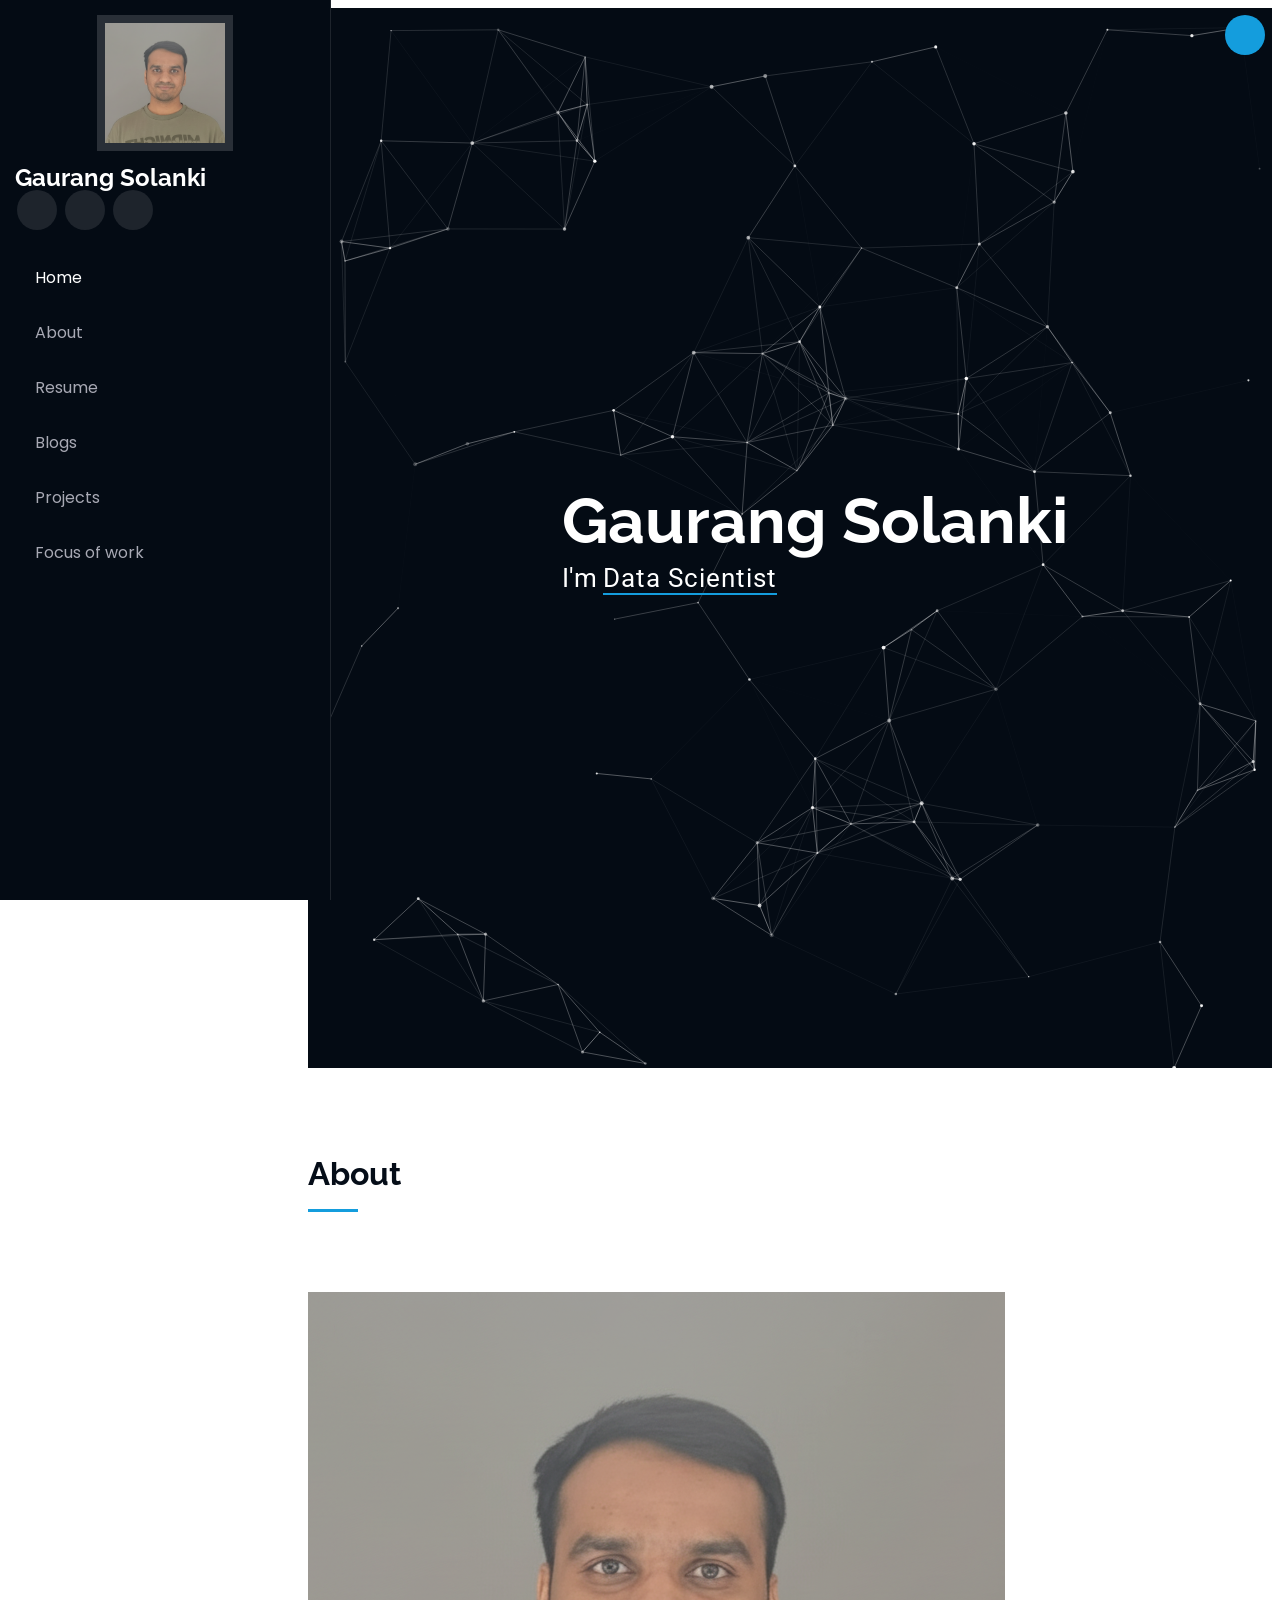
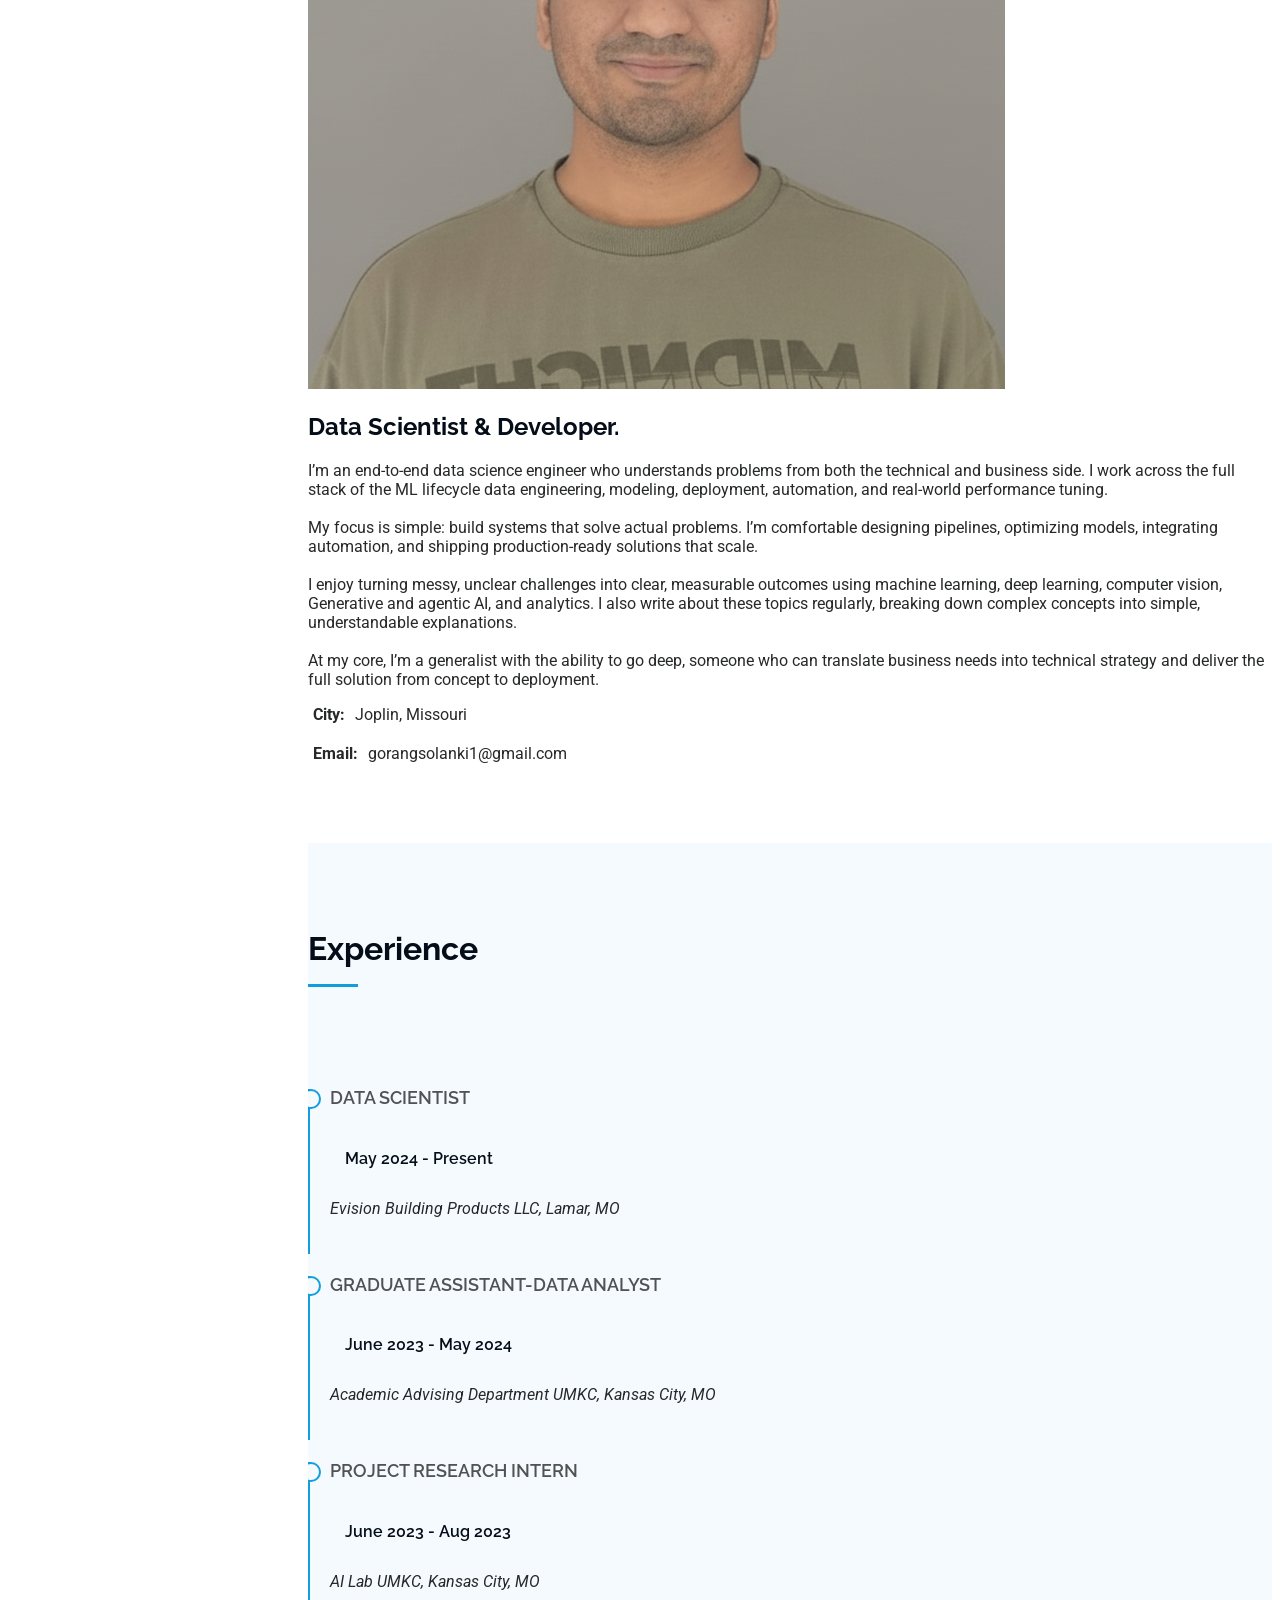
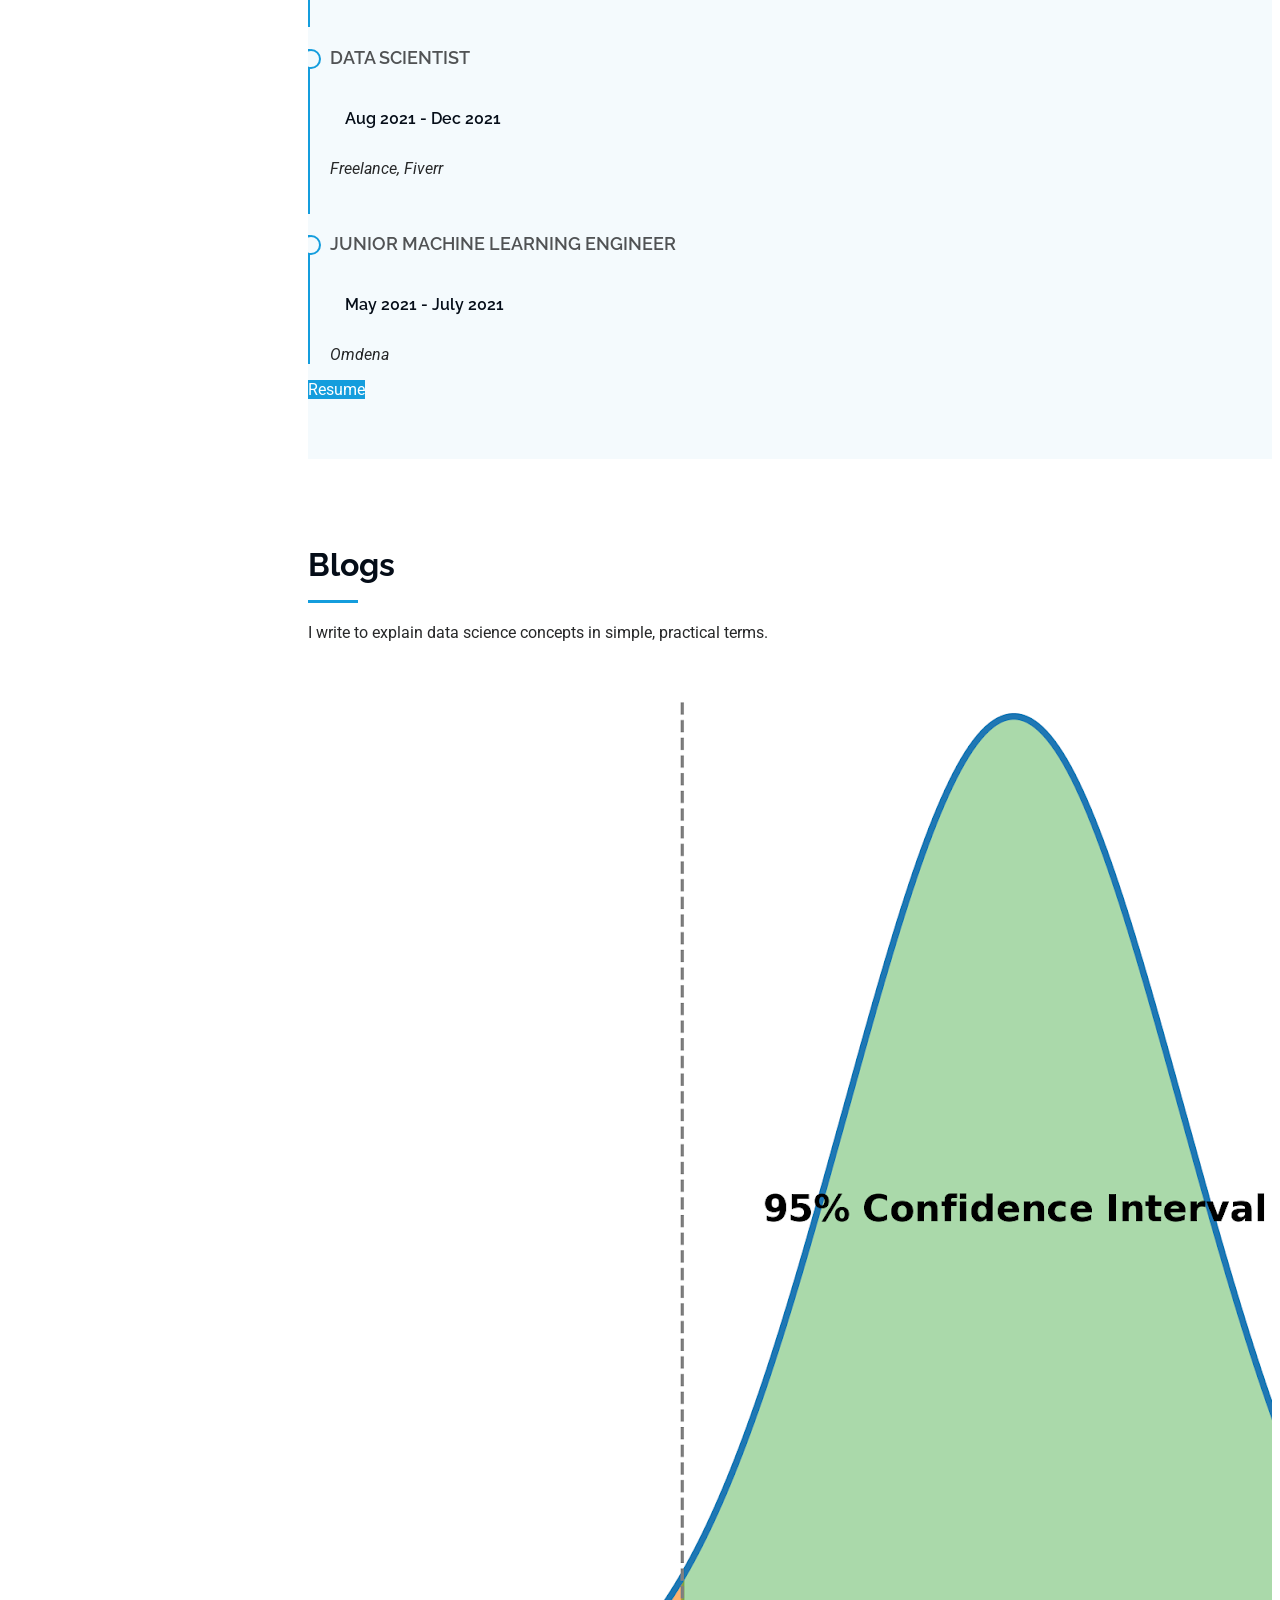
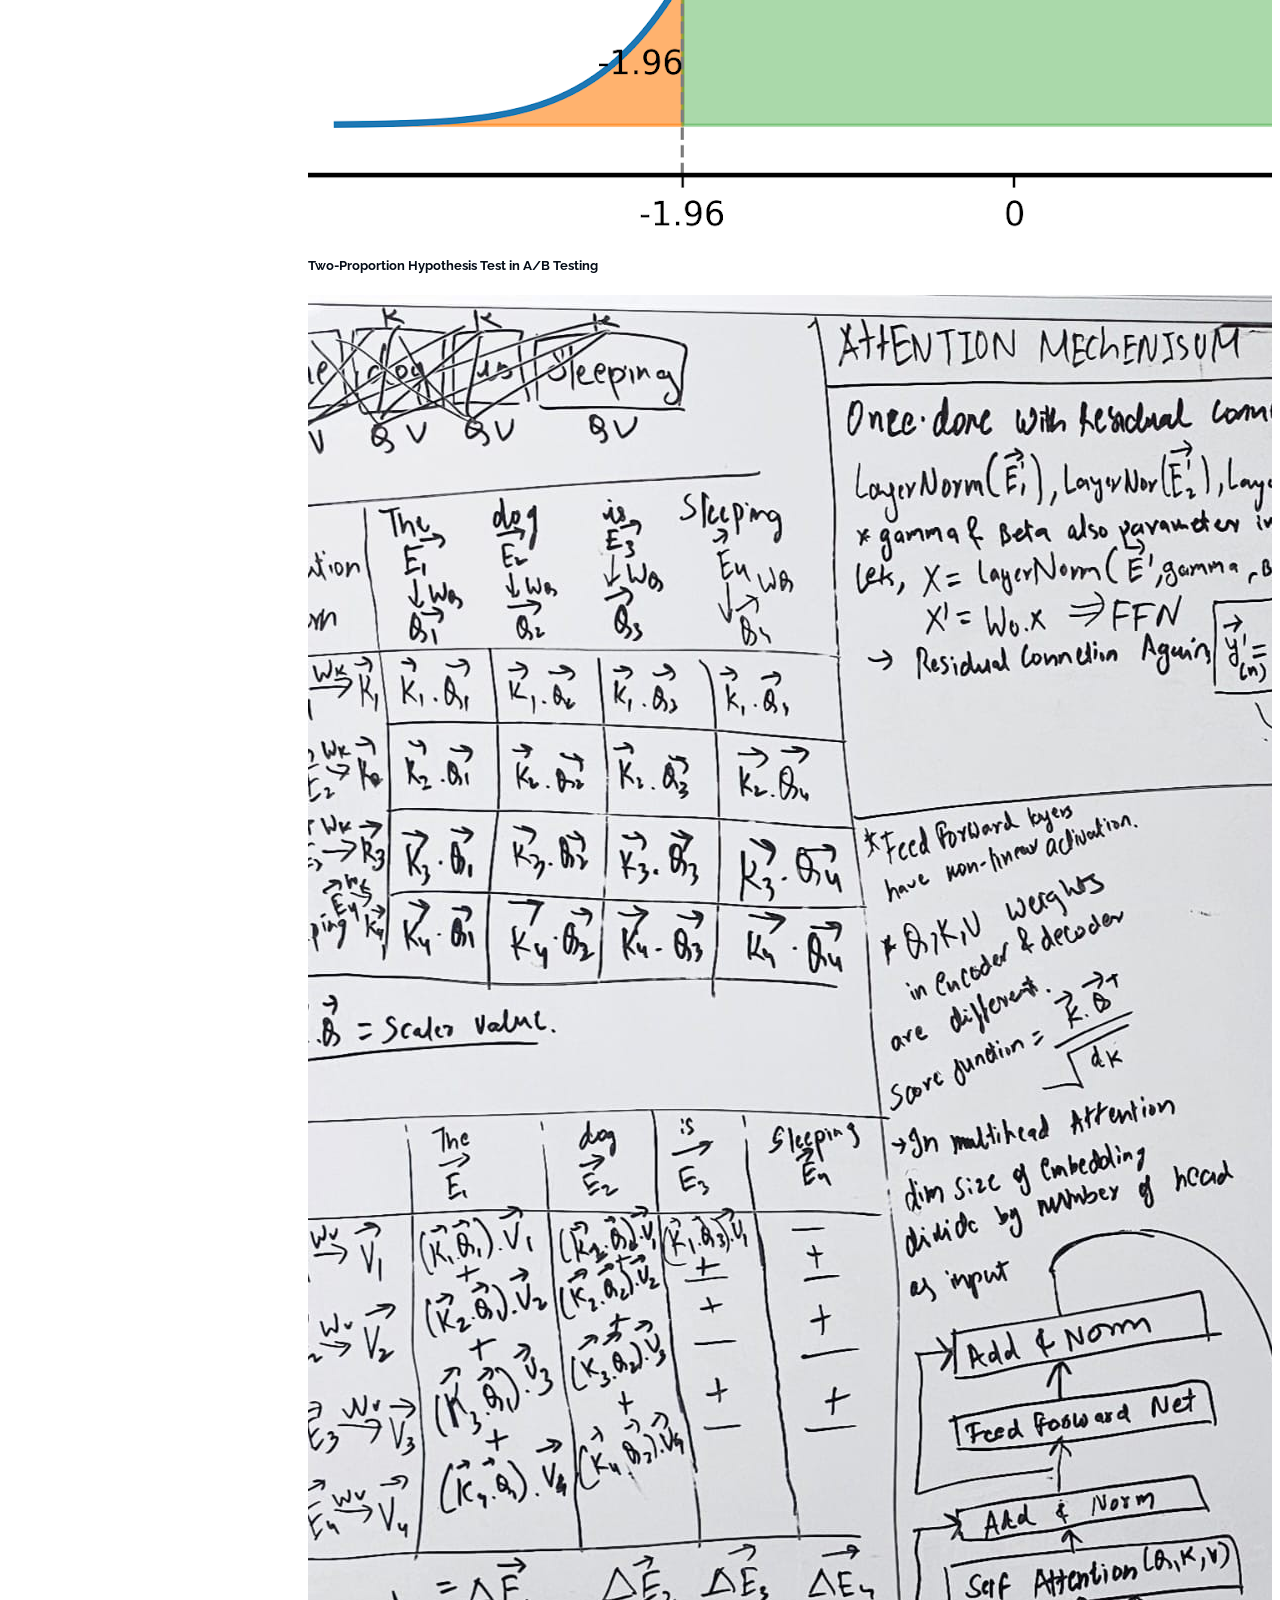
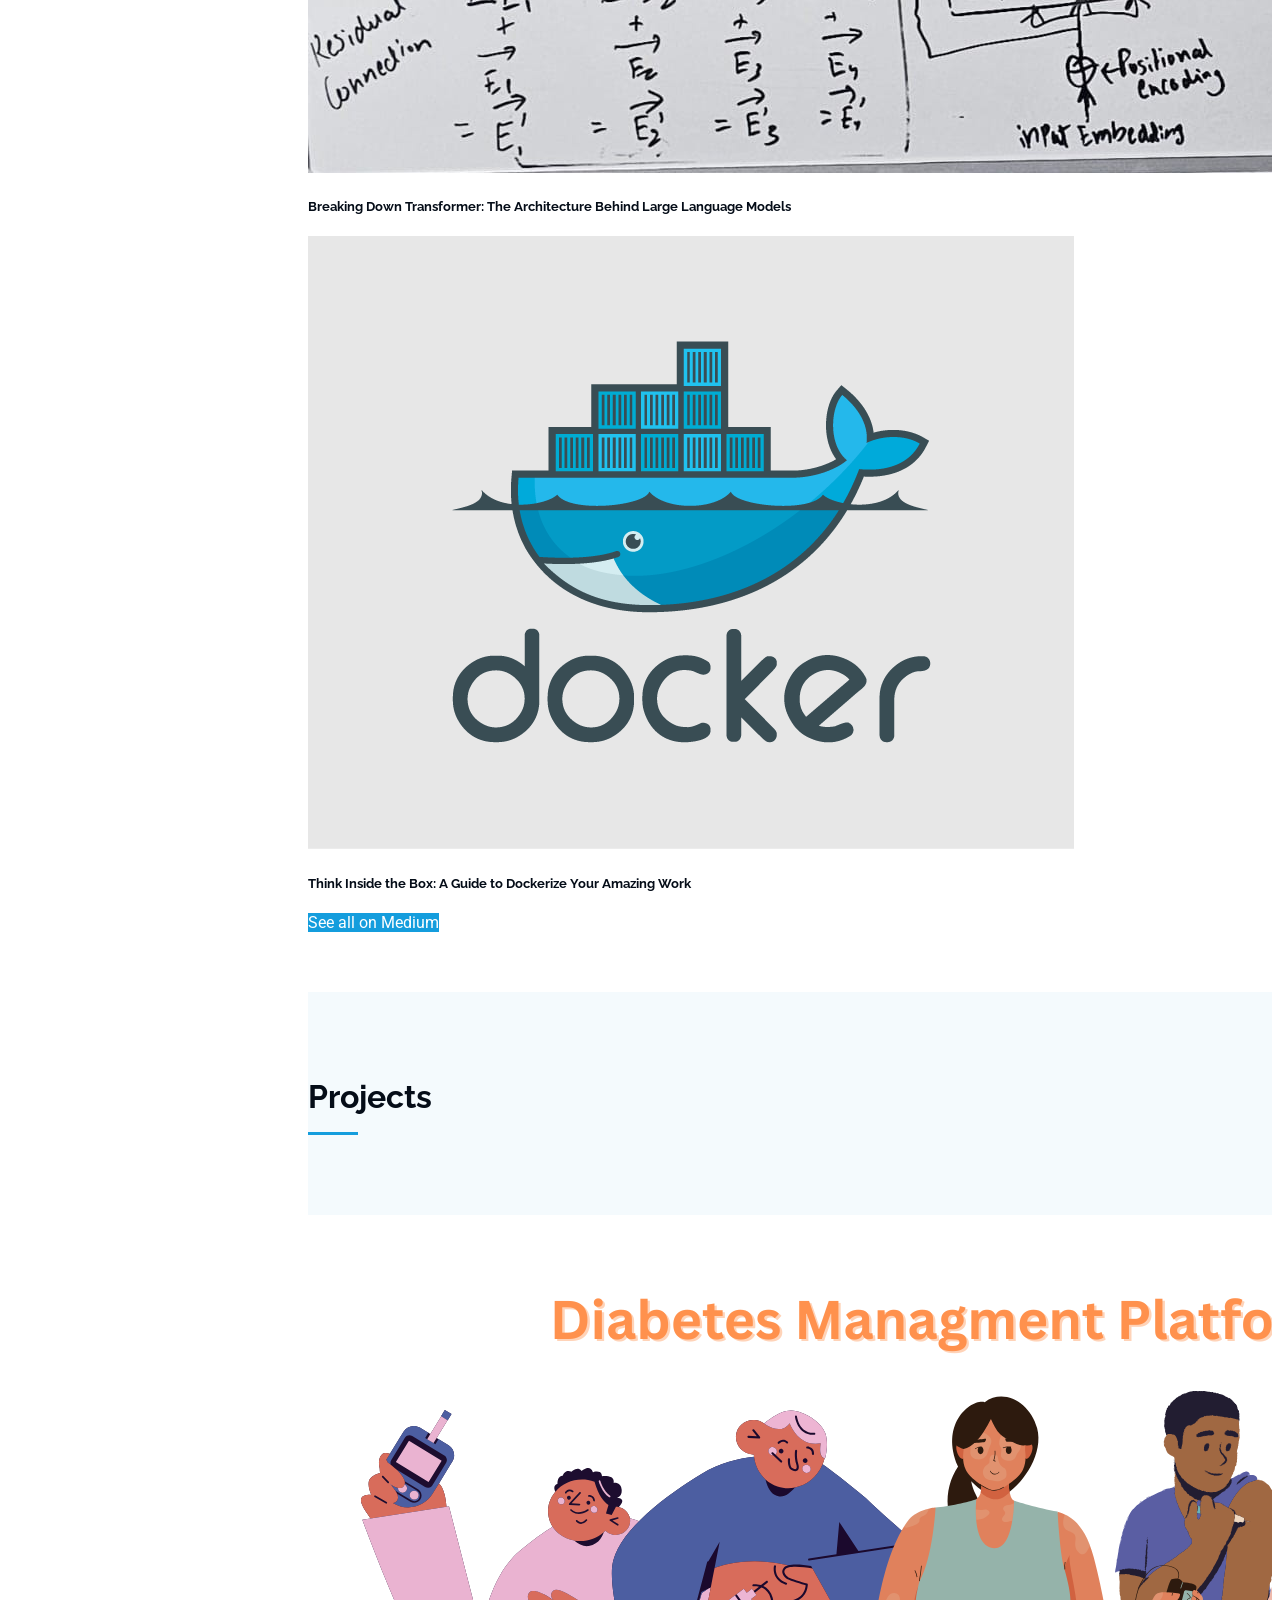
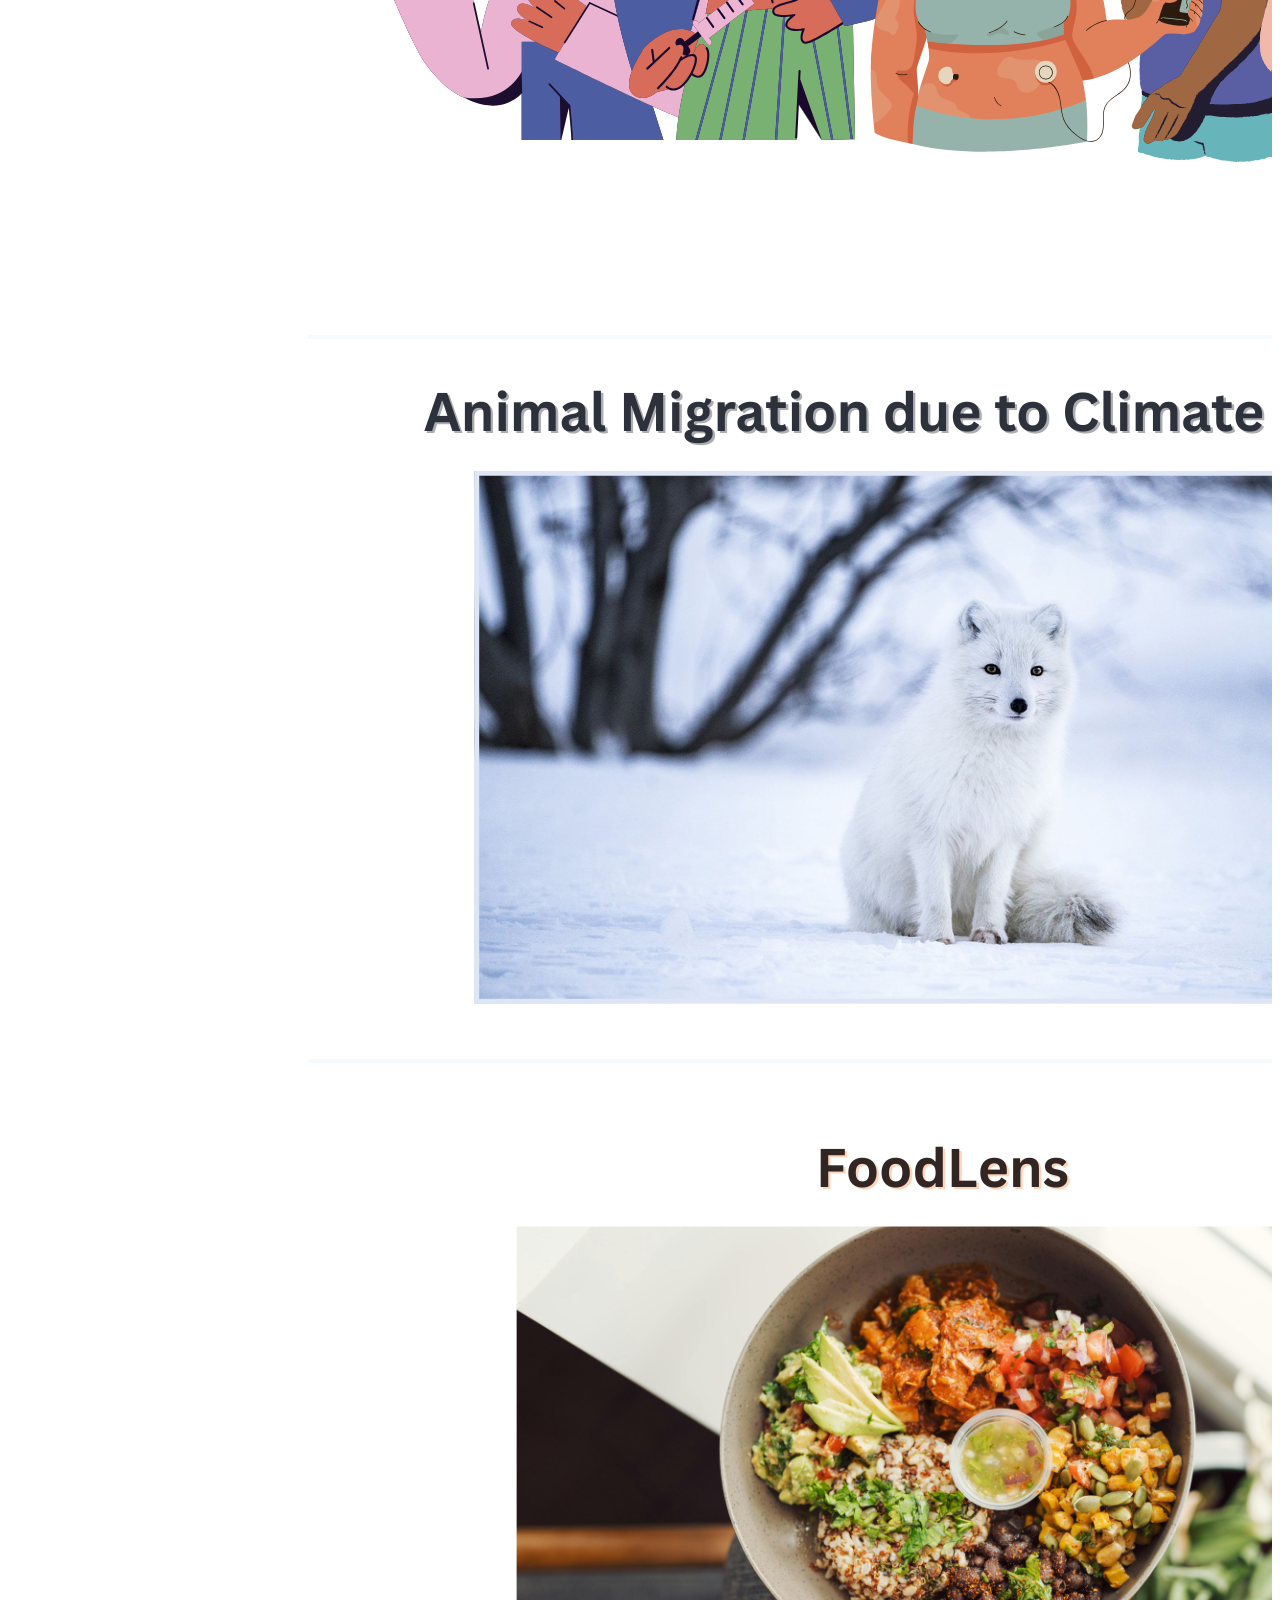
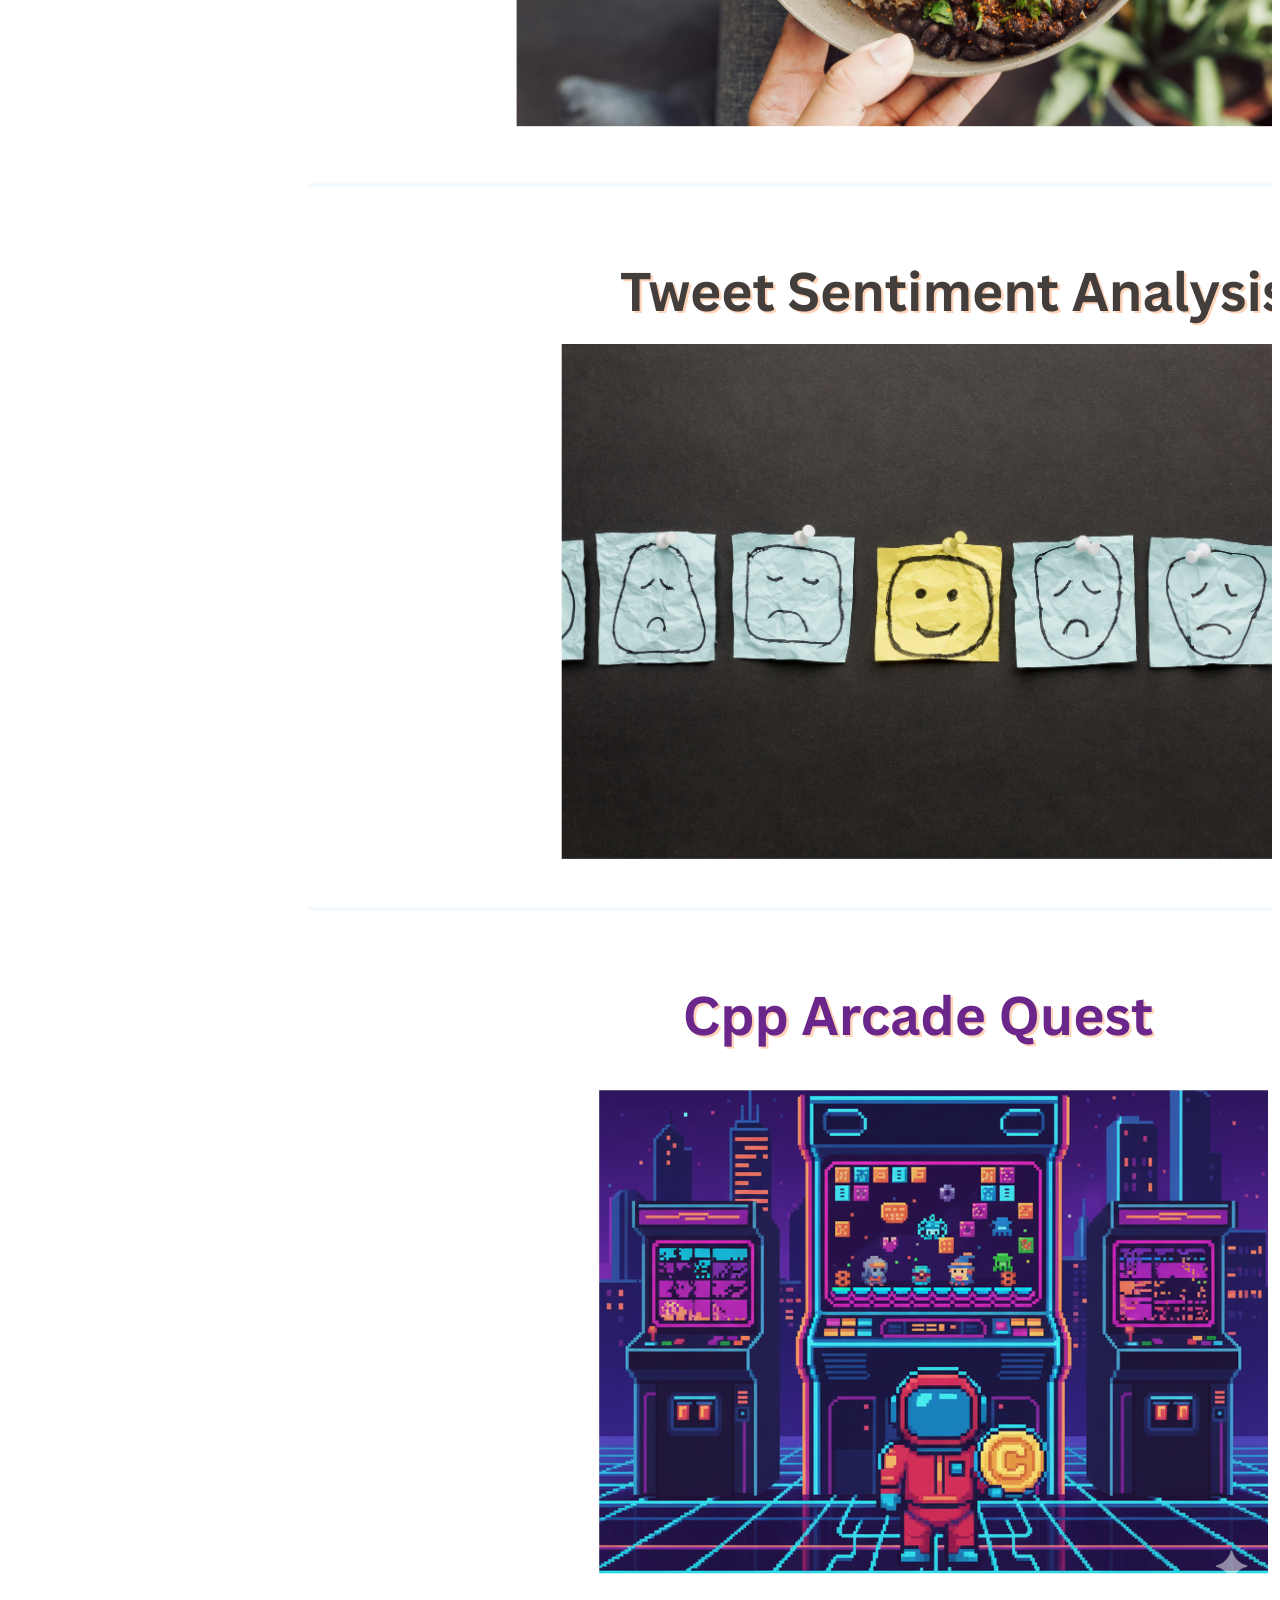
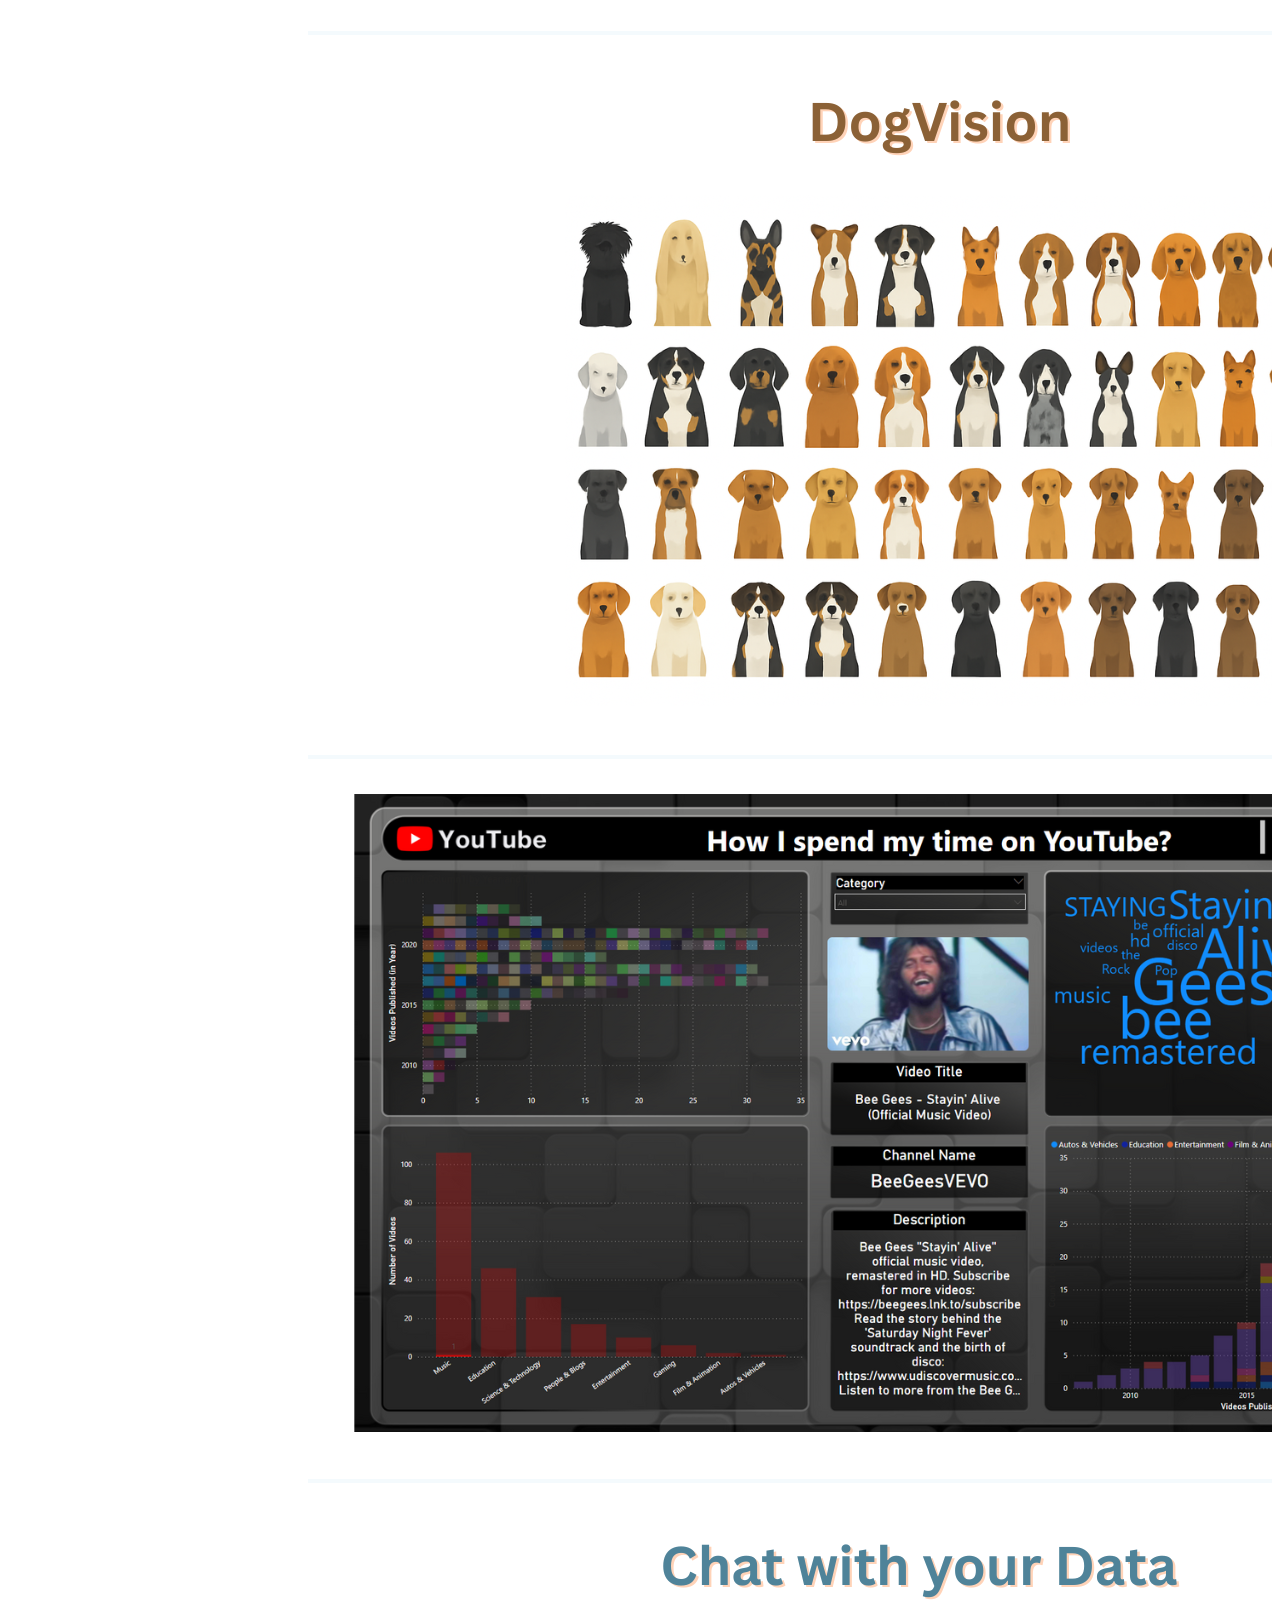
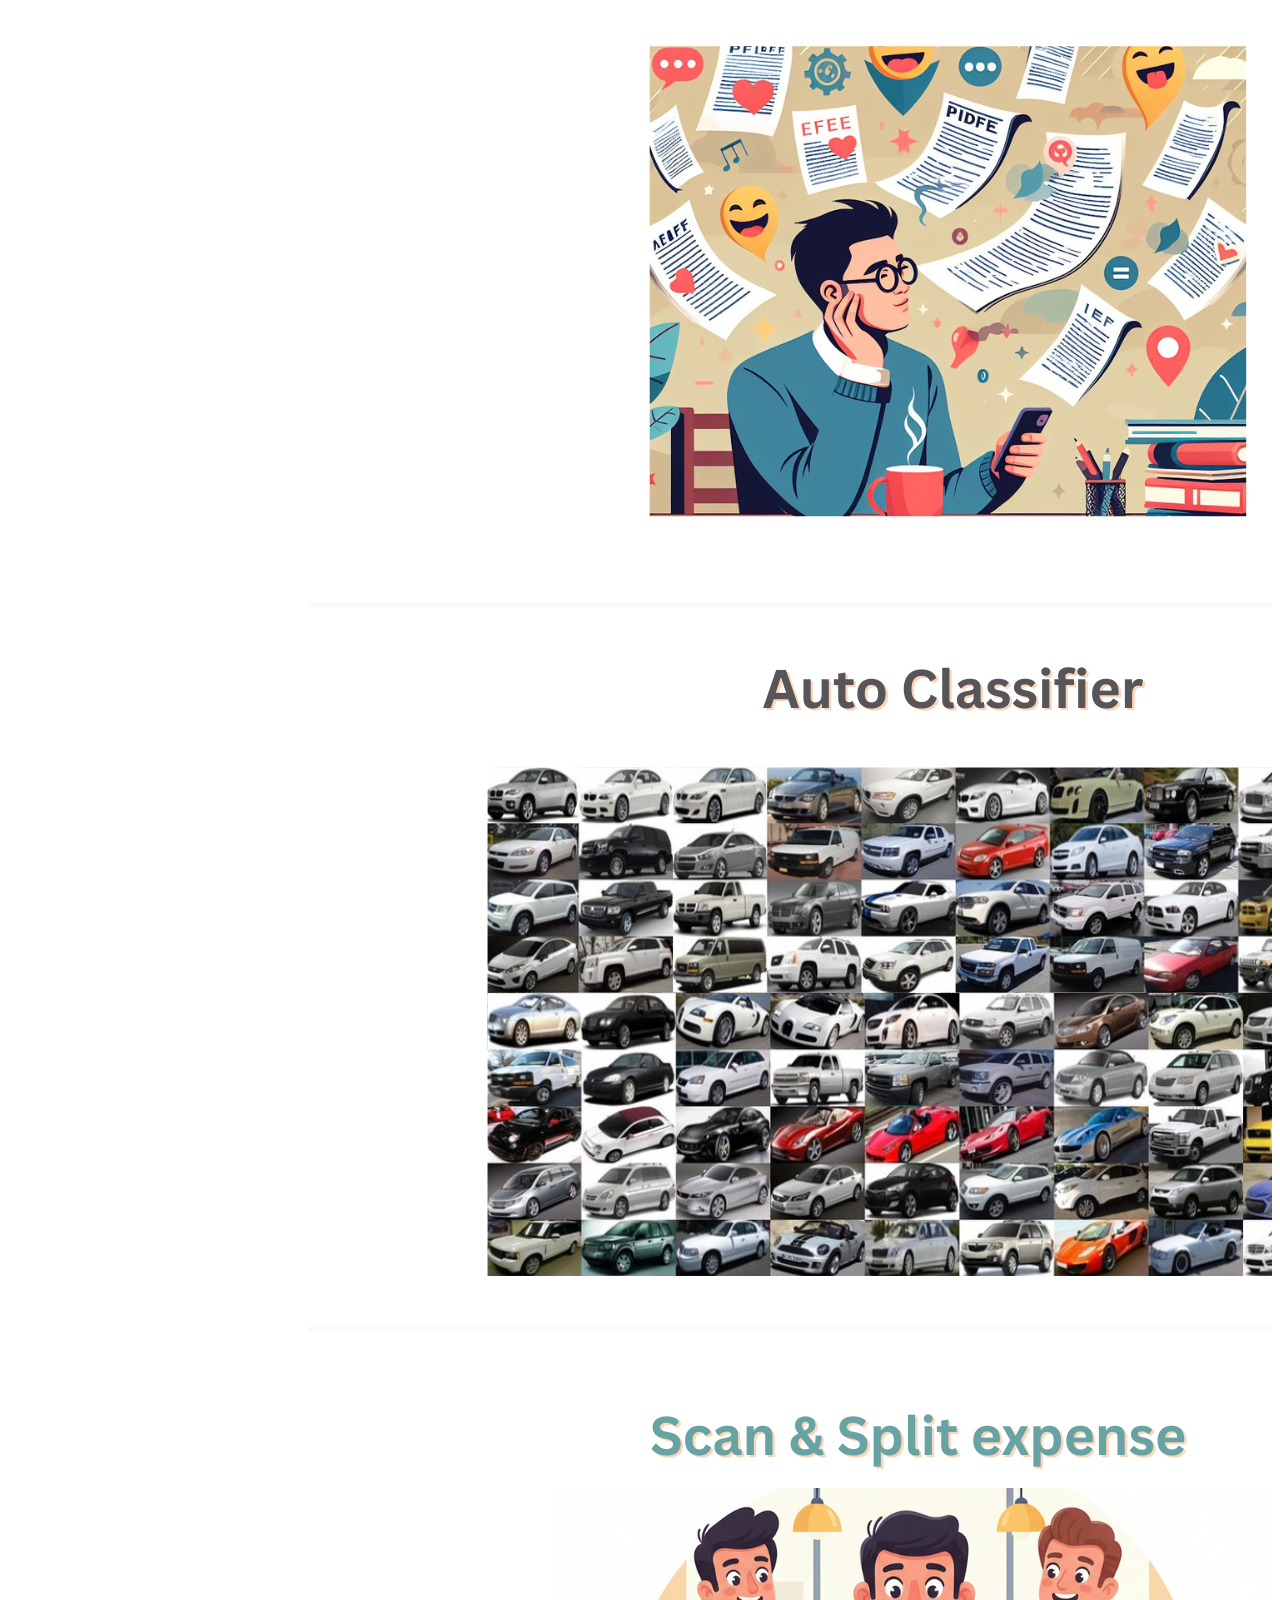
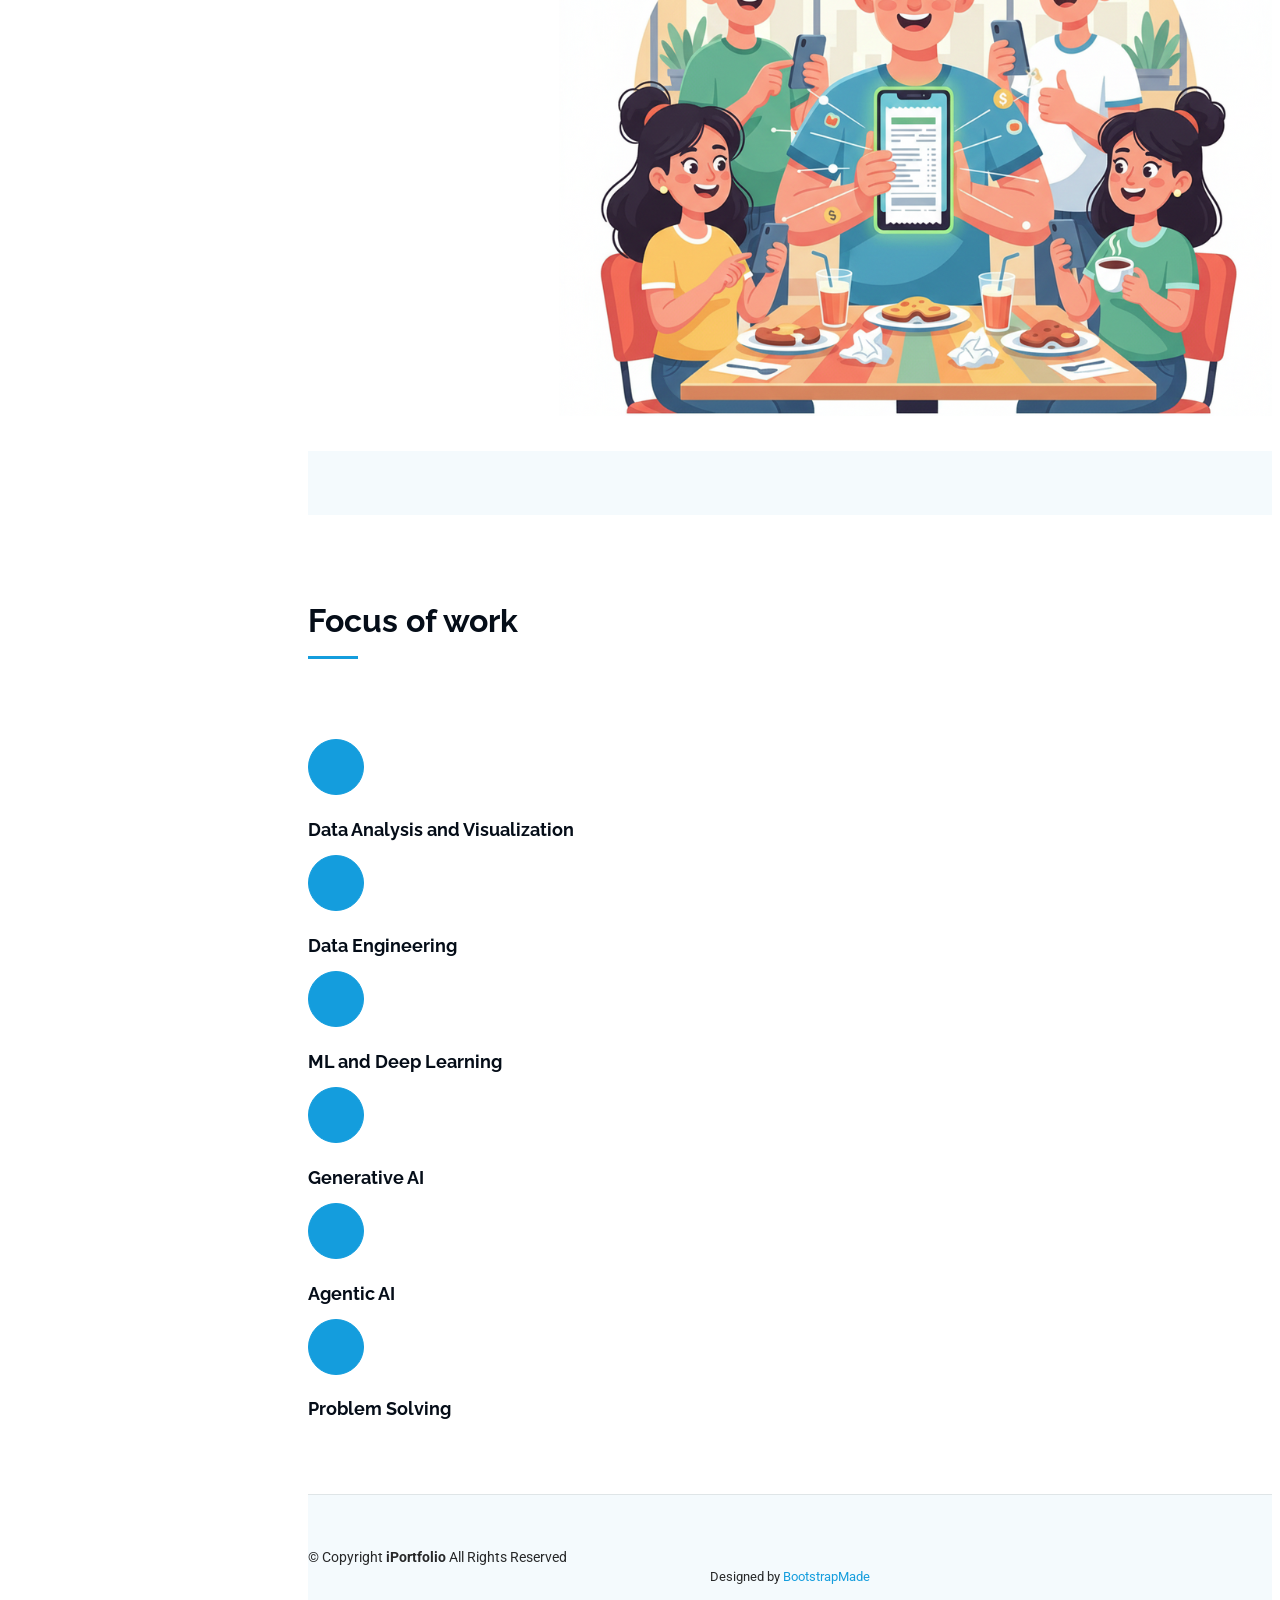
==== index.html @ f2fbfc32 "Update index.html" ====
<!DOCTYPE html>
<html lang="en">

<head>
  <meta charset="utf-8">
  <meta content="width=device-width, initial-scale=1.0" name="viewport">
  <title>Gaurang Solanki - Portfolio</title>
  <meta content="" name="description">
  <meta content="" name="keywords">

  <!-- Favicons -->
  <link href="assets/img/favicon.png" rel="icon">
  <link href="assets/img/apple-touch-icon.png" rel="apple-touch-icon">

  <!-- Fonts -->
  <link href="https://fonts.googleapis.com" rel="preconnect">
  <link href="https://fonts.gstatic.com" rel="preconnect" crossorigin>
  <link href="https://fonts.googleapis.com/css2?family=Roboto:ital,wght@0,100;0,300;0,400;0,500;0,700;0,900;1,100;1,300;1,400;1,500;1,700;1,900&family=Poppins:ital,wght@0,100;0,200;0,300;0,400;0,500;0,600;0,700;0,800;0,900;1,100;1,200;1,300;1,400;1,500;1,600;1,700;1,800;1,900&family=Raleway:ital,wght@0,100;0,200;0,300;0,400;0,500;0,600;0,700;0,800;0,900;1,100;1,200;1,300;1,400;1,500;1,600;1,700;1,800;1,900&display=swap" rel="stylesheet">

  <!-- Vendor CSS Files -->
  <link href="assets/vendor/bootstrap/css/bootstrap.min.css" rel="stylesheet">
  <link href="assets/vendor/bootstrap-icons/bootstrap-icons.css" rel="stylesheet">
  <link href="assets/vendor/aos/aos.css" rel="stylesheet">
  <link href="assets/vendor/glightbox/css/glightbox.min.css" rel="stylesheet">
  <link href="assets/vendor/swiper/swiper-bundle.min.css" rel="stylesheet">

  <!-- Main CSS File -->
  <link href="assets/css/main.css" rel="stylesheet">

  <!-- =======================================================
  * Template Name: iPortfolio
  * Template URL: https://bootstrapmade.com/iportfolio-bootstrap-portfolio-websites-template/
  * Updated: Jun 29 2024 with Bootstrap v5.3.3
  * Author: BootstrapMade.com
  * License: https://bootstrapmade.com/license/
  ======================================================== -->
</head>

<body class="index-page">

  <header id="header" class="header dark-background d-flex flex-column">
    <i class="header-toggle d-xl-none bi bi-list"></i>

    <div class="profile-img">
      <img src="assets/img/my-profile-img.jpg" alt="" class="img-fluid rounded-circle">
    </div>

    <a href="index.html" class="logo d-flex align-items-center justify-content-center">
      <!-- Uncomment the line below if you also wish to use an image logo -->
      <!-- <img src="assets/img/logo.png" alt=""> -->
      <h1 class="sitename">Gaurang Solanki</h1>
    </a>

    <div class="social-links text-center">
      <a href="https://www.linkedin.com/in/gaurangsolanki111/" class="linkedin"><i class="bi bi-linkedin"></i></a>
      <a href="https://github.com/Gaurang111" class="github"><i class="bi bi-github"></i></a>
      <a href="https://medium.com/@gorangsolanki111" class="medium"><i class="bi bi-medium"></i></a>
    </div>

    <nav id="navmenu" class="navmenu">
      <ul>
        <li><a href="#hero" class="active"><i class="bi bi-house navicon"></i>Home</a></li>
        <li><a href="#about"><i class="bi bi-person navicon"></i> About</a></li>
        <li><a href="#resume"><i class="bi bi-file-earmark-text navicon"></i> Resume</a></li>
        <li><a href="#blog"><i class="bi bi-journal-text navicon"></i> Blogs</a></li>
        <li><a href="#portfolio"><i class="bi bi-images navicon"></i> Projects</a></li>
        <li><a href="#services"><i class="bi bi-hdd-stack navicon"></i> Focus of work</a></li>
      </ul>
    </nav>

  </header>

  <main class="main">

    <!-- Hero Section -->
    <section id="hero" class="hero section dark-background" style="position: relative; overflow: hidden">
  
      <!-- Particle Canvas -->
      <canvas id="netCanvas" style="position: absolute; top: 0; left: 0; width: 100%; height: 100%; z-index: 0;"></canvas>

      <div class="container" data-aos="fade-up" data-aos-delay="100" style="position: relative; z-index: 1; text-align: left; max-width: 600px; margin-left: 50px;">
        <h2>Gaurang Solanki</h2>
        <p>I'm <span class="typed" data-typed-items="Data Scientist, ML Engineer, Developer">Data Scientist</span><span class="typed-cursor typed-cursor--blink" aria-hidden="true"></span><span class="typed-cursor typed-cursor--blink" aria-hidden="true"></span></p>
        <!-- <p>I'm a <span class="typed" id="typedRoles"></span> -->
          <!-- <span class="typed-cursor typed-cursor--blink" aria-hidden="true"></span></p> -->
        <!-- <p class="pitch" id="rolePitch" style="font-style: italic;"></p> -->
      </div>


    </section>


    <!-- About Section -->
    <section id="about" class="about section">

      <!-- Section Title -->
      <div class="container section-title" data-aos="fade-up">
        <h2>About</h2>
      </div><!-- End Section Title -->

      <div class="container" data-aos="fade-up" data-aos-delay="100">

        <div class="row gy-4 justify-content-center">
          <div class="col-lg-4">
            <img src="assets/img/my-profile-img.jpg" class="img-fluid" alt="">
          </div>
          <div class="col-lg-8 content">
            <h2>Data Scientist &amp; Developer.</h2>
            <p class="py-3">
              I’m an end-to-end data science engineer who understands problems from both the technical and business side. I work across the full stack of the ML lifecycle data engineering, modeling, deployment, automation, and real-world performance tuning.<br><br>
              My focus is simple: build systems that solve actual problems. I’m comfortable designing pipelines, optimizing models, integrating automation, and shipping production-ready solutions that scale.<br><br>
              I enjoy turning messy, unclear challenges into clear, measurable outcomes using machine learning, deep learning, computer vision, Generative and agentic AI, and analytics. I also write about these topics regularly, breaking down complex concepts into simple, understandable explanations.<br><br>
              At my core, I’m a generalist with the ability to go deep, someone who can translate business needs into technical strategy and deliver the full solution from concept to deployment.
            </p>
            <div class="row">
              <div class="col-lg-6">
                <ul>
                  <li><i class="bi bi-chevron-right"></i> <strong>City:</strong> <span>Joplin, Missouri</span></li>
                </ul>
              </div>
              <div class="col-lg-6">
                <ul>
                  <li><i class="bi bi-chevron-right"></i> <strong>Email:</strong> <span>gorangsolanki1@gmail.com</span></li>
                </ul>
              </div>
            </div>
          </div>
        </div>

      </div>

    </section><!-- /About Section -->


    <!-- Resume Section -->
    <section id="resume" class="resume section light-background">

      <!-- Section Title -->
      <div class="container section-title" data-aos="fade-up">
        <h2>Experience</h2>
      </div><!-- End Section Title -->

      <div class="container">

        <div class="row">

          <!-- <div class="col-lg-6" data-aos="fade-up" data-aos-delay="100">
            <h3 class="resume-title">Sumary</h3>

            <div class="resume-item pb-0">
              <p>Data Scientist with 3+ years of experience across the full ML lifecycle, from data engineering and modeling to deployment and automation. I build systems that solve real problems, turning unclear challenges into measurable outcomes using ML, deep learning, computer vision, NLP, and agentic AI. I bridge business needs with technical execution and deliver end-to-end solutions that scale.</p>
            </div>

            <h3 class="resume-title">Education</h3>
            <div class="resume-item">
              <h4>Master of Science in Data Science &amp; Analytics</h4>
              <h5>Aug 2022 - May 2024</h5>
              <p><em> University of Missouri–Kansas City, Kansas City, MO</em></p>
              <p><b>Award:</b> Discipline Distinction for academic excellence.</p>
              <p><b>Research:</b> Integrated knowledge graphs and graph neural networks for ontology-based classification and summarization.</p>

            </div>

            <div class="resume-item">
              <h4>Bachelor of Technology in information Technology</h4>
              <h5>Aug 2018 - May 2022</h5>
              <p><em>Lovely Professional University, Punjab, India</em></p>
            </div>

          </div> -->

          <div class="col-lg-6" data-aos="fade-up" data-aos-delay="200">
            <!-- <h3 class="resume-title">Professional Experience</h3> -->
            <div class="resume-item">
              <h4>Data Scientist</h4>
              <h5>May 2024 - Present</h5>
              <p><em>Evision Building Products LLC, Lamar, MO</em></p>
              <!-- <ul>
                <li>Data Scientist with hands-on experience building and deploying production-grade systems across ML, computer vision, NLP, and process automation. Designed real-time defect detection pipelines, RAG-based knowledge systems, and custom MCP servers that bring natural language access to live manufacturing data. Consistently delivers measurable impact by reducing manual effort, improving operational efficiency, and bridging the gap between cutting-edge AI and real-world industrial environments.</li>
              </ul> -->
            </div><!-- Edn Resume Item -->

            <div class="resume-item">
              <h4>Graduate Assistant-Data Analyst</h4>
              <h5>June 2023 - May 2024</h5>
              <p><em>Academic Advising Department UMKC, Kansas City, MO</em></p>
              <!-- <ul>
                <li>Unified data from multiple systems, built Power BI dashboards for clearer decision-making, and automated weekly reporting to remove manual work and improve accuracy.</li>
              </ul> -->
            </div><!-- Edn Resume Item -->

            <div class="resume-item">
              <h4>Project Research Intern</h4>
              <h5>June 2023 - Aug 2023</h5>
              <p><em>AI Lab UMKC, Kansas City, MO</em></p>
              <!-- <ul>
                <li>Ran topic modeling on unstructured focus-group text, used GPT-3.5 for zero-shot classification, and analyzed medical questionnaire responses to produce clear structured results.</li>
              </ul> -->
            </div><!-- Edn Resume Item -->

            <div class="resume-item">
              <h4>Data Scientist</h4>
              <h5>Aug 2021 - Dec 2021</h5>
              <p><em>Freelance, Fiverr</em></p>
              <!-- <ul>
                <li>Developed end-to-end data science solutions, delivering predictive, deep learning, computer vision, and NLP projects while turning complex datasets into clear visualizations and models, and providing guidance throughout the process.</li>
              </ul> -->
            </div><!-- Edn Resume Item -->

            <div class="resume-item">
              <h4> Junior Machine Learning Engineer</h4>
              <h5>May 2021 - July 2021</h5>
              <p><em>Omdena</em></p>
              <!-- <ul>
                <li>Worked with a global team to build an end-to-end object detection and recommendation platform, contributed to MobileNet SSD architecture, managed data annotation, and streamlined processes to reduce inefficiencies and costs.</li>
              </ul> -->
            </div><!-- Edn Resume Item -->

          </div>

        </div>

        <div class="text-center mt-4" data-aos="fade-up">
          <a href="assets/resume/Gaurang_Solanki_Resume.pdf" class="btn" download 
            style="background-color: #149ddd; color: white;">
            Resume
          </a>
        </div>

    </section><!-- /Resume Section -->


    <!-- Blog Section -->
    <section id="blog" class="blog section">

      <!-- Section Title -->
      <div class="container section-title" data-aos="fade-up">
        <h2>Blogs</h2>
        <p>I write to explain data science concepts in simple, practical terms.</p>
      </div>

      <div class="container">
        <div class="row gy-4">

          <!-- Blog Item -->
          <div class="col-lg-4 col-md-6" data-aos="fade-up" data-aos-delay="100">
            <div class="card h-100 shadow-sm">
              <img src="assets/img/blog/abtest.png" class="card-img-top" alt="Attention Mechanism">
              <div class="card-body">
                <h5 class="card-title">Two-Proportion Hypothesis Test in A/B Testing</h5>
                <a href="https://medium.com/@gorangsolanki111/two-proportion-hypothesis-test-in-a-b-testing-c501c6e8f700"></a>
              </div>
            </div>
          </div>

          <!-- Blog Item -->
          <div class="col-lg-4 col-md-6" data-aos="fade-up" data-aos-delay="200">
            <div class="card h-100 shadow-sm">
              <img src="assets/img/blog/diagram.jpg" class="card-img-top" alt="Seq2Seq Models">
              <div class="card-body">
                <h5 class="card-title">Breaking Down Transformer: The Architecture Behind Large Language Models</h5>
                <a href="https://medium.com/@gorangsolanki111/breaking-down-transformer-the-architecture-behind-large-language-models-4ac92ba583ea"
                  class="stretched-link"></a>
              </div>
            </div>
          </div>

          <!-- Blog Item -->
          <div class="col-lg-4 col-md-6" data-aos="fade-up" data-aos-delay="300">
            <div class="card h-100 shadow-sm">
              <img src="assets/img/blog/dockerlogo.png" class="card-img-top" alt="RAG Systems">
              <div class="card-body">
                <h5 class="card-title">Think Inside the Box: A Guide to Dockerize Your Amazing Work</h5>
                <a href="https://medium.com/@gorangsolanki111/think-inside-the-box-a-guide-to-dockerize-your-amazing-work-abfecedad259"
                  class="stretched-link"></a>
              </div>
            </div>
          </div>

        </div>

        <!-- See All Button -->
        <div class="text-center mt-4" data-aos="fade-up">
          <a href="https://medium.com/@gorangsolanki111"
            target="_blank"
            class="btn"
            style="background-color:#149ddd; color:#fff;">
            See all on Medium
          </a>
        </div>

      </div>
    </section>
    <!-- /Blog Section -->



    <!-- Portfolio Section -->
    <section id="portfolio" class="portfolio section light-background">

      <!-- Section Title -->
      <div class="container section-title" data-aos="fade-up">
        <h2>Projects</h2>
      </div><!-- End Section Title -->

      <div class="container">

        <div class="isotope-layout" data-default-filter="*" data-layout="masonry" data-sort="original-order">

          <!-- <ul class="portfolio-filters isotope-filters" data-aos="fade-up" data-aos-delay="100">
            <li data-filter="*" class="filter-active">All</li>
            <li data-filter=".filter-app">Data Science</li>
            <li data-filter=".filter-product">Data Analysis</li>
            <li data-filter=".filter-branding">Other</li>
            <li data-filter=".filter-books">Books</li>
          </ul> -->

          <div class="row gy-4 isotope-container" data-aos="fade-up" data-aos-delay="200">

            <div class="col-lg-4 col-md-6 portfolio-item isotope-item">
              <div class="portfolio-content h-100">
                <img src="assets/img/portfolio/diabetes.png" class="img-fluid" alt="">
                <div class="portfolio-info">
                  <p>Data Analysis, Machine Learning, APIs, Streamlit</p>
                  <a href="assets/img/portfolio/diabetes.png" title="2023" data-gallery="portfolio-gallery-app" class="glightbox preview-link"><i class="bi bi-zoom-in"></i></a>
                  <a href="https://github.com/Gaurang111/AI-betes-Advisor" title="More Details" class="details-link"><i class="bi bi-link-45deg"></i></a>
                </div>
              </div>
            </div><!-- End Portfolio Item -->

            <div class="col-lg-4 col-md-6 portfolio-item isotope-item">
              <div class="portfolio-content h-100">
                <img src="assets/img/portfolio/AnimalMigration.png" class="img-fluid" alt="">
                <div class="portfolio-info">
                  <p>Research, Data Analysis, Visualization, Python </p>
                  <a href="assets/img/portfolio/AnimalMigration.png" title="2022" data-gallery="portfolio-gallery-app" class="glightbox preview-link"><i class="bi bi-zoom-in"></i></a>
                  <a href="https://github.com/Gaurang111/Animal-Migration-Analysis" title="More Details" class="details-link"><i class="bi bi-link-45deg"></i></a>
                </div>
              </div>
            </div><!-- End Portfolio Item -->


            <div class="col-lg-4 col-md-6 portfolio-item isotope-item">
              <div class="portfolio-content h-100">
                <img src="assets/img/portfolio/food.png" class="img-fluid" alt="">
                <div class="portfolio-info">
                  <p>Image Classifier, MobileNet, APIs, Webapp Development</p>
                  <a href="assets/img/portfolio/food.png" title="2022" data-gallery="portfolio-gallery-app" class="glightbox preview-link"><i class="bi bi-zoom-in"></i></a>
                  <a href="https://github.com/Gaurang111/Vegetable-Classification" title="More Details" class="details-link"><i class="bi bi-link-45deg"></i></a>
                </div>
              </div>
            </div><!-- End Portfolio Item -->

            <div class="col-lg-4 col-md-6 portfolio-item isotope-item">
              <div class="portfolio-content h-100">
                <img src="assets/img/portfolio/tweets.png" class="img-fluid" alt="">
                <div class="portfolio-info">
                  <p>Data Analysis, Pyspark, Hadoop, APIs </p>
                  <a href="assets/img/portfolio/tweets.png" title="2023" data-gallery="portfolio-gallery-app" class="glightbox preview-link"><i class="bi bi-zoom-in"></i></a>
                  <a href="https://github.com/Gaurang111/Sentiment-Analysis" title="More Details" class="details-link"><i class="bi bi-link-45deg"></i></a>
                </div>
              </div>
            </div><!-- End Portfolio Item -->

            <div class="col-lg-4 col-md-6 portfolio-item isotope-item">
              <div class="portfolio-content h-100">
                <img src="assets/img/portfolio/games.png" class="img-fluid" alt="">
                <div class="portfolio-info">
                  <p>C language, C++</p>
                  <a href="assets/img/portfolio/games.png" title="2018" data-gallery="portfolio-gallery-app" class="glightbox preview-link"><i class="bi bi-zoom-in"></i></a>
                  <a href="https://github.com/Gaurang111/C-C-Games" title="More Details" class="details-link"><i class="bi bi-link-45deg"></i></a>
                </div>
              </div>
            </div><!-- End Portfolio Item -->

            <div class="col-lg-4 col-md-6 portfolio-item isotope-item">
              <div class="portfolio-content h-100">
                <img src="assets/img/portfolio/dogs.png" class="img-fluid" alt="">
                <div class="portfolio-info">
                  <p>Image Processing, Classification, MobileNetV2 Arch.</p>
                  <a href="assets/img/portfolio/dogs.png" title="2021" data-gallery="portfolio-gallery-app" class="glightbox preview-link"><i class="bi bi-zoom-in"></i></a>
                  <a href="https://github.com/Gaurang111/Dog-Vision" title="More Details" class="details-link"><i class="bi bi-link-45deg"></i></a>
                </div>
              </div>
            </div><!-- End Portfolio Item -->

            <div class="col-lg-4 col-md-6 portfolio-item isotope-item">
              <div class="portfolio-content h-100">
                <img src="assets/img/portfolio/youtube.png" class="img-fluid" alt="">
                <div class="portfolio-info">
                  <p>Power Bi, DAX, Visualization</p>
                  <a href="assets/img/portfolio/youtube.png" title="2024" data-gallery="portfolio-gallery-app" class="glightbox preview-link"><i class="bi bi-zoom-in"></i></a>
                  <a href="https://app.powerbi.com/groups/me/reports/b4e207ba-0952-4c09-9056-82e1dd31ffb0/ReportSection551694cd78ee50295e80?experience=power-bi" title="More Details" class="details-link"><i class="bi bi-link-45deg"></i></a>
                </div>
              </div>
            </div><!-- End Portfolio Item -->

            <div class="col-lg-4 col-md-6 portfolio-item isotope-item">
              <div class="portfolio-content h-100">
                <img src="assets/img/portfolio/rag.png" class="img-fluid" alt="">
                <div class="portfolio-info">
                  <p>RAG, Vector DB, Local Llama, StreamLit</p>
                  <a href="assets/img/portfolio/rag.png" title="2025" data-gallery="portfolio-gallery-app" class="glightbox preview-link"><i class="bi bi-zoom-in"></i></a>
                  <a href="https://github.com/Gaurang111/RAGwithLlama" title="More Details" class="details-link"><i class="bi bi-link-45deg"></i></a>
                </div>
              </div>
            </div><!-- End Portfolio Item -->

            <div class="col-lg-4 col-md-6 portfolio-item isotope-item">
              <div class="portfolio-content h-100">
                <img src="assets/img/portfolio/cars.png" class="img-fluid" alt="">
                <div class="portfolio-info">
                  <p>python, Tensorflow, Image processing, classifiaction </p>
                  <a href="assets/img/portfolio/cars.png" title="2021" data-gallery="portfolio-gallery-app" class="glightbox preview-link"><i class="bi bi-zoom-in"></i></a>
                  <a href="https://github.com/Gaurang111/Car-Recognizer" title="More Details" class="details-link"><i class="bi bi-link-45deg"></i></a>
                </div>
              </div>
            </div><!-- End Portfolio Item -->
          
            <div class="col-lg-4 col-md-6 portfolio-item isotope-item">
              <div class="portfolio-content h-100">
                <img src="assets/img/portfolio/scansplit.png" class="img-fluid" alt="">
                <div class="portfolio-info">
                  <p>AWS, Python, Streamlit, OCR</p>
                  <a href="assets/img/portfolio/scansplit.png" title="2023" data-gallery="portfolio-gallery-app" class="glightbox preview-link"><i class="bi bi-zoom-in"></i></a>
                  <a href="https://github.com/Gaurang111/cloudexpense" title="More Details" class="details-link"><i class="bi bi-link-45deg"></i></a>
                </div>
              </div>
            </div><!-- End Portfolio Item -->

          </div><!-- End Portfolio Container -->

        </div>

      </div>

    </section><!-- /Portfolio Section -->

    <!-- Services Section -->
    <section id="services" class="services section">

      <!-- Section Title -->
      <div class="container section-title" data-aos="fade-up">
        <h2>Focus of work</h2>
      </div><!-- End Section Title -->

      <div class="container">

        <div class="row gy-4">

          <div class="col-lg-4 col-md-6 service-item d-flex" data-aos="fade-up" data-aos-delay="100">
            <div class="icon flex-shrink-0"><i class="bi bi-clipboard-data-fill"></i></div>
            <h4 class="title"><a href="" class="stretched-link">Data Analysis and Visualization</a></h4>
          </div>
          <!-- End Service Item -->

          <div class="col-lg-4 col-md-6 service-item d-flex" data-aos="fade-up" data-aos-delay="200">
            <div class="icon flex-shrink-0"><i class="bi bi-database-fill-gear"></i></div>
            <h4 class="title"><a href="" class="stretched-link">Data Engineering</a></h4>
          </div><!-- End Service Item -->

          <div class="col-lg-4 col-md-6 service-item d-flex" data-aos="fade-up" data-aos-delay="300">
            <div class="icon flex-shrink-0"><i class="bi bi-nut"></i></div>
            <h4 class="title"><a href="" class="stretched-link">ML and Deep Learning</a></h4>
          </div><!-- End Service Item -->

          <div class="col-lg-4 col-md-6 service-item d-flex" data-aos="fade-up" data-aos-delay="400">
            <div class="icon flex-shrink-0"><i class="bi bi-translate"></i></div>
            <h4 class="title"><a href="" class="stretched-link">Generative AI</a></h4>
          </div><!-- End Service Item -->

          <div class="col-lg-4 col-md-6 service-item d-flex" data-aos="fade-up" data-aos-delay="500">
            <div class="icon flex-shrink-0"><i class="bi bi-tools"></i></div>
            <h4 class="title"><a href="" class="stretched-link">Agentic AI</a></h4>
          </div><!-- End Service Item -->

          <div class="col-lg-4 col-md-6 service-item d-flex" data-aos="fade-up" data-aos-delay="600">
            <div class="icon flex-shrink-0"><i class="bi bi-search"></i></div>
            <h4 class="title"><a href="" class="stretched-link">Problem Solving</a></h4>
          </div><!-- End Service Item -->

        </div>

      </div>

    </section><!-- /Services Section -->


  </main>

  <footer id="footer" class="footer position-relative light-background">

    <div class="container">
      <div class="copyright text-center ">
        <p>© <span>Copyright</span> <strong class="px-1 sitename">iPortfolio</strong> <span>All Rights Reserved</span></p>
      </div>
      <div class="credits">
        <!-- All the links in the footer should remain intact. -->
        <!-- You can delete the links only if you've purchased the pro version. -->
        <!-- Licensing information: https://bootstrapmade.com/license/ -->
        <!-- Purchase the pro version with working PHP/AJAX contact form: [buy-url] -->
        Designed by <a href="https://bootstrapmade.com/">BootstrapMade</a>
      </div>
    </div>

  </footer>

  <!-- Scroll Top -->
  <a href="#" id="scroll-top" class="scroll-top d-flex align-items-center justify-content-center"><i class="bi bi-arrow-up-short"></i></a>

  <!-- Preloader -->
  <div id="preloader"></div>

  <!-- Vendor JS Files -->
  <script src="assets/vendor/bootstrap/js/bootstrap.bundle.min.js"></script>
  <script src="assets/vendor/php-email-form/validate.js"></script>
  <script src="assets/vendor/aos/aos.js"></script>
  <script src="assets/vendor/typed.js/typed.umd.js"></script>
  <script src="assets/vendor/purecounter/purecounter_vanilla.js"></script>
  <script src="assets/vendor/waypoints/noframework.waypoints.js"></script>
  <script src="assets/vendor/glightbox/js/glightbox.min.js"></script>
  <script src="assets/vendor/imagesloaded/imagesloaded.pkgd.min.js"></script>
  <script src="assets/vendor/isotope-layout/isotope.pkgd.min.js"></script>
  <script src="assets/vendor/swiper/swiper-bundle.min.js"></script>

  <!-- Main JS File -->
  <script src="assets/js/main.js"></script>

</body>

</html>
---- assets/css/main.css ----
/**
* Template Name: iPortfolio
* Template URL: https://bootstrapmade.com/iportfolio-bootstrap-portfolio-websites-template/
* Updated: Jun 29 2024 with Bootstrap v5.3.3
* Author: BootstrapMade.com
* License: https://bootstrapmade.com/license/
*/

/*--------------------------------------------------------------
# Font & Color Variables
# Help: https://bootstrapmade.com/color-system/
--------------------------------------------------------------*/
/* Fonts */
:root {
  --default-font: "Roboto",  system-ui, -apple-system, "Segoe UI", Roboto, "Helvetica Neue", Arial, "Noto Sans", "Liberation Sans", sans-serif, "Apple Color Emoji", "Segoe UI Emoji", "Segoe UI Symbol", "Noto Color Emoji";
  --heading-font: "Raleway",  sans-serif;
  --nav-font: "Poppins",  sans-serif;
}

/* Global Colors - The following color variables are used throughout the website. Updating them here will change the color scheme of the entire website */
:root { 
  --background-color: #ffffff; /* Background color for the entire website, including individual sections */
  --default-color: #272829; /* Default color used for the majority of the text content across the entire website */
  --heading-color: #050d18; /* Color for headings, subheadings and title throughout the website */
  --accent-color: #149ddd; /* Accent color that represents your brand on the website. It's used for buttons, links, and other elements that need to stand out */
  --surface-color: #ffffff; /* The surface color is used as a background of boxed elements within sections, such as cards, icon boxes, or other elements that require a visual separation from the global background. */
  --contrast-color: #ffffff; /* Contrast color for text, ensuring readability against backgrounds of accent, heading, or default colors. */
}

/* Nav Menu Colors - The following color variables are used specifically for the navigation menu. They are separate from the global colors to allow for more customization options */
:root {
  --nav-color: #a8a9b4;  /* The default color of the main navmenu links */
  --nav-hover-color: #ffffff; /* Applied to main navmenu links when they are hovered over or active */
  --nav-mobile-background-color: #040b14; /* Used as the background color for mobile navigation menu */
  --nav-dropdown-background-color: #040b14; /* Used as the background color for dropdown items that appear when hovering over primary navigation items */
  --nav-dropdown-color: #a8a9b4; /* Used for navigation links of the dropdown items in the navigation menu. */
  --nav-dropdown-hover-color: #ffffff; /* Similar to --nav-hover-color, this color is applied to dropdown navigation links when they are hovered over. */
}

/* Color Presets - These classes override global colors when applied to any section or element, providing reuse of the sam color scheme. */

.light-background {
  --background-color: #f4fafd;
  --surface-color: #ffffff;
}

.dark-background {
  --background-color: #040b14;
  --default-color: #ffffff;
  --heading-color: #ffffff;
  --surface-color: #151f2b;
  --contrast-color: #ffffff;
}

/* Smooth scroll */
:root {
  scroll-behavior: smooth;
}

/*--------------------------------------------------------------
# General Styling & Shared Classes
--------------------------------------------------------------*/
body {
  color: var(--default-color);
  background-color: var(--background-color);
  font-family: var(--default-font);
}

a {
  color: var(--accent-color);
  text-decoration: none;
  transition: 0.3s;
}

a:hover {
  color: color-mix(in srgb, var(--accent-color), transparent 25%);
  text-decoration: none;
}

h1,
h2,
h3,
h4,
h5,
h6 {
  color: var(--heading-color);
  font-family: var(--heading-font);
}

/* PHP Email Form Messages
------------------------------*/
.php-email-form .error-message {
  display: none;
  background: #df1529;
  color: #ffffff;
  text-align: left;
  padding: 15px;
  margin-bottom: 24px;
  font-weight: 600;
}

.php-email-form .sent-message {
  display: none;
  color: #ffffff;
  background: #059652;
  text-align: center;
  padding: 15px;
  margin-bottom: 24px;
  font-weight: 600;
}

.php-email-form .loading {
  display: none;
  background: var(--surface-color);
  text-align: center;
  padding: 15px;
  margin-bottom: 24px;
}

.php-email-form .loading:before {
  content: "";
  display: inline-block;
  border-radius: 50%;
  width: 24px;
  height: 24px;
  margin: 0 10px -6px 0;
  border: 3px solid var(--accent-color);
  border-top-color: var(--surface-color);
  animation: php-email-form-loading 1s linear infinite;
}

@keyframes php-email-form-loading {
  0% {
    transform: rotate(0deg);
  }

  100% {
    transform: rotate(360deg);
  }
}

/*--------------------------------------------------------------
# Global Header
--------------------------------------------------------------*/
.header {
  color: var(--default-color);
  background-color: var(--background-color);
  position: fixed;
  top: 0;
  left: 0;
  bottom: 0;
  padding: 0 15px;
  width: 300px;
  transition: all ease-in-out 0.3s;
  overflow-y: auto;
  z-index: 997;
  border-right: 1px solid color-mix(in srgb, var(--default-color), transparent 90%);
}

.header .profile-img img {
  margin: 15px auto;
  display: block;
  width: 120px;
  border: 8px solid color-mix(in srgb, var(--default-color), transparent 85%);
}

.header .logo {
  line-height: 1;
  margin-bottom: 15px;
}

.header .logo img {
  max-height: 32px;
  margin-right: 8px;
}

.header .logo h1 {
  font-size: 24px;
  margin: 0;
  font-weight: 700;
  color: var(--heading-color);
}

.header .social-links {
  margin: 0 0 20px 0;
}

.header .social-links a {
  font-size: 16px;
  display: inline-flex;
  align-items: center;
  justify-content: center;
  background: color-mix(in srgb, var(--default-color), transparent 90%);
  color: var(--default-color);
  margin: 0 2px;
  border-radius: 50%;
  text-align: center;
  width: 40px;
  height: 40px;
  transition: 0.3s;
}

.header .social-links a:hover {
  color: var(--contrast-color);
  background: var(--accent-color);
}

@media (min-width: 1200px) {

  .header~main,
  .header~#footer {
    margin-left: 300px;
  }
}

@media (max-width: 1199px) {
  .header {
    left: -100%;
  }
}

.header.header-show {
  left: 0;
}

.header .header-toggle {
  color: var(--contrast-color);
  background-color: var(--accent-color);
  font-size: 22px;
  display: flex;
  align-items: center;
  justify-content: center;
  width: 40px;
  height: 40px;
  border-radius: 50%;
  cursor: pointer;
  position: fixed;
  top: 15px;
  right: 15px;
  z-index: 9999;
  transition: background-color 0.3s;
}

.header .header-toggle:hover {
  color: var(--contrast-color);
  background-color: color-mix(in srgb, var(--accent-color) 90%, white 15%);
}

/*--------------------------------------------------------------
# Navigation Menu
--------------------------------------------------------------*/
.mobile-nav-toggle {
  display: none;
}

.navmenu {
  padding: 0;
  z-index: 9997;
}

.navmenu ul {
  list-style: none;
  padding: 0 0 20px 0;
  margin: 0;
}

.navmenu a,
.navmenu a:focus {
  color: var(--nav-color);
  padding: 15px 10px;
  font-family: var(--nav-font);
  font-size: 16px;
  font-weight: 400;
  display: flex;
  align-items: center;
  white-space: nowrap;
  transition: 0.3s;
  width: 100%;
}

.navmenu a .navicon,
.navmenu a:focus .navicon {
  font-size: 20px;
  margin-right: 10px;
}

.navmenu a .toggle-dropdown,
.navmenu a:focus .toggle-dropdown {
  font-size: 12px;
  line-height: 0;
  margin-left: auto;
  width: 30px;
  height: 30px;
  display: flex;
  align-items: center;
  justify-content: center;
  border-radius: 50%;
  transition: 0.3s;
  flex-shrink: 0;
  background-color: color-mix(in srgb, var(--accent-color), transparent 90%);
}

.navmenu a .toggle-dropdown:hover,
.navmenu a:focus .toggle-dropdown:hover {
  background-color: var(--accent-color);
  color: var(--contrast-color);
}

.navmenu a:hover,
.navmenu .active,
.navmenu .active:focus {
  color: var(--nav-hover-color);
}

.navmenu a:hover .navicon,
.navmenu .active .navicon,
.navmenu .active:focus .navicon {
  color: var(--accent-color);
}

.navmenu .active .toggle-dropdown,
.navmenu .active:focus .toggle-dropdown {
  background-color: var(--accent-color);
  color: var(--contrast-color);
  transform: rotate(180deg);
}

.navmenu .dropdown {
  display: block;
}

.navmenu .dropdown a,
.navmenu .dropdown a:focus {
  color: --nav-dropdown-color;
}

.navmenu .dropdown a:hover,
.navmenu .dropdown .active,
.navmenu .dropdown .active:focus {
  color: var(--nav-dropdown-hover-color);
}

.navmenu .dropdown ul {
  position: static;
  display: none;
  z-index: 99;
  padding: 5px 10px;
  margin: 5px 10px;
  background-color: var(--nav-dropdown-background-color);
  border: 1px solid color-mix(in srgb, var(--default-color), transparent 90%);
  box-shadow: none;
  transition: all 0.5s ease-in-out;
}

.navmenu .dropdown ul ul {
  background-color: rgba(33, 37, 41, 0.1);
}

.navmenu .dropdown>.dropdown-active {
  display: block;
  background-color: rgba(33, 37, 41, 0.03);
}

/*--------------------------------------------------------------
# Global Footer
--------------------------------------------------------------*/
.footer {
  color: var(--default-color);
  background-color: var(--background-color);
  font-size: 14px;
  padding: 40px 0;
  position: relative;
  border-top: 1px solid color-mix(in srgb, var(--default-color), transparent 90%);
}

.footer .copyright p {
  margin-bottom: 0;
}

.footer .credits {
  margin-top: 4px;
  font-size: 13px;
  text-align: center;
}

/*--------------------------------------------------------------
# Preloader
--------------------------------------------------------------*/
#preloader {
  position: fixed;
  inset: 0;
  z-index: 999999;
  overflow: hidden;
  background: var(--background-color);
  transition: all 0.6s ease-out;
}

#preloader:before {
  content: "";
  position: fixed;
  top: calc(50% - 30px);
  left: calc(50% - 30px);
  border: 6px solid #ffffff;
  border-color: var(--accent-color) transparent var(--accent-color) transparent;
  border-radius: 50%;
  width: 60px;
  height: 60px;
  animation: animate-preloader 1.5s linear infinite;
}

@keyframes animate-preloader {
  0% {
    transform: rotate(0deg);
  }

  100% {
    transform: rotate(360deg);
  }
}

/*--------------------------------------------------------------
# Scroll Top Button
--------------------------------------------------------------*/
.scroll-top {
  position: fixed;
  visibility: hidden;
  opacity: 0;
  right: 15px;
  bottom: -15px;
  z-index: 99999;
  background-color: var(--accent-color);
  width: 44px;
  height: 44px;
  border-radius: 50px;
  transition: all 0.4s;
}

.scroll-top i {
  font-size: 24px;
  color: var(--contrast-color);
  line-height: 0;
}

.scroll-top:hover {
  background-color: color-mix(in srgb, var(--accent-color), transparent 20%);
  color: var(--contrast-color);
}

.scroll-top.active {
  visibility: visible;
  opacity: 1;
  bottom: 15px;
}

/*--------------------------------------------------------------
# Disable aos animation delay on mobile devices
--------------------------------------------------------------*/
@media screen and (max-width: 768px) {
  [data-aos-delay] {
    transition-delay: 0 !important;
  }
}

/*--------------------------------------------------------------
# Global Page Titles & Breadcrumbs
--------------------------------------------------------------*/
.page-title {
  color: var(--default-color);
  background-color: var(--background-color);
  padding: 25px 0;
  position: relative;
}

.page-title h1 {
  font-size: 24px;
  font-weight: 700;
}

.page-title .breadcrumbs ol {
  display: flex;
  flex-wrap: wrap;
  list-style: none;
  padding: 0;
  margin: 0;
  font-size: 14px;
  font-weight: 400;
}

.page-title .breadcrumbs ol li+li {
  padding-left: 10px;
}

.page-title .breadcrumbs ol li+li::before {
  content: "/";
  display: inline-block;
  padding-right: 10px;
  color: color-mix(in srgb, var(--default-color), transparent 70%);
}

/*--------------------------------------------------------------
# Global Sections
--------------------------------------------------------------*/
section,
.section {
  color: var(--default-color);
  background-color: var(--background-color);
  padding: 60px 0;
  overflow: clip;
}

/*--------------------------------------------------------------
# Global Section Titles
--------------------------------------------------------------*/
.section-title {
  padding-bottom: 60px;
  position: relative;
}

.section-title h2 {
  font-size: 32px;
  font-weight: 700;
  margin-bottom: 20px;
  padding-bottom: 20px;
  position: relative;
}

.section-title h2:after {
  content: "";
  position: absolute;
  display: block;
  width: 50px;
  height: 3px;
  background: var(--accent-color);
  left: 0;
  bottom: 0;
}

.section-title p {
  margin-bottom: 0;
}

/*--------------------------------------------------------------
# Hero Section
--------------------------------------------------------------*/
.hero {
  width: 100%;
  min-height: 100vh;
  position: relative;
  padding: 80px 0;
  display: flex;
  align-items: center;
  justify-content: center;
}


.hero img {
  position: absolute;
  inset: 0;
  display: block;
  width: 100%;
  height: 100%;
  object-fit: cover;
  z-index: 1;
}

.hero:before {
  content: "";
  background: color-mix(in srgb, var(--background-color), transparent 100%);
  position: absolute;
  inset: 0;
  z-index: 2;
}

.hero .container {
  position: relative;
  z-index: 3;
}

.hero h2 {
  margin: 0;
  font-size: 64px;
  font-weight: 700;
}

.hero p {
  margin: 5px 0 0 0;
  font-size: 26px;
}

.hero p span {
  letter-spacing: 1px;
  border-bottom: 2px solid var(--accent-color);
}

.hero .social-links {
  margin-top: 25px;
}

.hero .social-links a {
  font-size: 24px;
  display: inline-block;
  color: color-mix(in srgb, var(--default-color), transparent 50%);
  line-height: 1;
  margin-right: 20px;
  transition: 0.3s;
}

.hero .social-links a:hover {
  color: var(--accent-color);
}

@media (max-width: 768px) {
  .hero h2 {
    font-size: 32px;
  }

  .hero p {
    font-size: 20px;
  }
}


#netCanvas {
  position: absolute;
  top: 0;
  left: 0;
  width: 100%;
  height: 100%;
  z-index: 0;
  pointer-events: none; /* lets mouse events pass through */
}

.pitch {
  font-style: italic;
  transition: opacity 0.5s ease; /* fade duration */
  opacity: 1;
}
.pitch.fade-out {
  opacity: 0;
}


/*--------------------------------------------------------------
# About Section
--------------------------------------------------------------*/
.about .content h2 {
  font-weight: 700;
  font-size: 24px;
}

.about .content ul {
  list-style: none;
  padding: 0;
}

.about .content ul li {
  margin-bottom: 20px;
  display: flex;
  align-items: center;
}

.about .content ul strong {
  margin-right: 10px;
}

.about .content ul i {
  font-size: 16px;
  margin-right: 5px;
  color: var(--accent-color);
  line-height: 0;
}

/*--------------------------------------------------------------
# Stats Section
--------------------------------------------------------------*/
.stats .stats-item {
  padding: 30px;
  width: 100%;
}

.stats .stats-item i {
  color: var(--accent-color);
  display: block;
  font-size: 44px;
  float: left;
  line-height: 0;
}

.stats .stats-item .purecounter {
  color: var(--heading-color);
  font-size: 48px;
  line-height: 40px;
  display: block;
  font-weight: 700;
  margin-left: 60px;
}

.stats .stats-item p {
  color: color-mix(in srgb, var(--default-color), transparent 40%);
  padding: 15px 0 0 0;
  margin: 0 0 0 60px;
  font-family: var(--heading-font);
  font-size: 14px;
}

/*--------------------------------------------------------------
# Skills Section
--------------------------------------------------------------*/
.skills .progress {
  height: 60px;
  display: block;
  background: none;
  border-radius: 0;
}

.skills .progress .skill {
  color: var(--heading-color);
  padding: 0;
  margin: 0 0 6px 0;
  text-transform: uppercase;
  display: block;
  font-weight: 600;
  font-family: var(--heading-font);
}

.skills .progress .skill .val {
  float: right;
  font-style: normal;
}

.skills .progress-bar-wrap {
  background: color-mix(in srgb, var(--default-color), transparent 90%);
  height: 10px;
}

.skills .progress-bar {
  width: 1px;
  height: 10px;
  transition: 0.9s;
  background-color: var(--accent-color);
}

/*--------------------------------------------------------------
# Resume Section
--------------------------------------------------------------*/
.resume .resume-title {
  color: var(--heading-color);
  font-size: 26px;
  font-weight: 700;
  margin-top: 20px;
  margin-bottom: 20px;
}

.resume .resume-item {
  padding: 0 0 20px 20px;
  margin-top: -2px;
  border-left: 2px solid var(--accent-color);
  position: relative;
}

.resume .resume-item h4 {
  line-height: 18px;
  font-size: 18px;
  font-weight: 600;
  text-transform: uppercase;
  color: color-mix(in srgb, var(--default-color), transparent 20%);
  margin-bottom: 10px;
}

.resume .resume-item h5 {
  font-size: 16px;
  padding: 5px 15px;
  display: inline-block;
  font-weight: 600;
  margin-bottom: 10px;
}

.resume .resume-item ul {
  padding-left: 20px;
}

.resume .resume-item ul li {
  padding-bottom: 10px;
}

.resume .resume-item:last-child {
  padding-bottom: 0;
}

.resume .resume-item::before {
  content: "";
  position: absolute;
  width: 16px;
  height: 16px;
  border-radius: 50px;
  left: -9px;
  top: 0;
  background: var(--background-color);
  border: 2px solid var(--accent-color);
}

/*--------------------------------------------------------------
# Portfolio Section
--------------------------------------------------------------*/
.portfolio .portfolio-filters {
  padding: 0;
  margin: 0 auto 20px auto;
  list-style: none;
  text-align: center;
}

.portfolio .portfolio-filters li {
  cursor: pointer;
  display: inline-block;
  padding: 0;
  font-size: 14px;
  font-weight: 400;
  margin: 0 10px;
  line-height: 1;
  text-transform: uppercase;
  margin-bottom: 10px;
  transition: all 0.3s ease-in-out;
}

.portfolio .portfolio-filters li:hover,
.portfolio .portfolio-filters li.filter-active {
  color: var(--accent-color);
}

.portfolio .portfolio-filters li:first-child {
  margin-left: 0;
}

.portfolio .portfolio-filters li:last-child {
  margin-right: 0;
}

@media (max-width: 575px) {
  .portfolio .portfolio-filters li {
    font-size: 14px;
    margin: 0 5px;
  }
}

.portfolio .portfolio-content {
  position: relative;
  overflow: hidden;
}

.portfolio .portfolio-content img {
  transition: 0.3s;
}

.portfolio .portfolio-content .portfolio-info {
  opacity: 0;
  position: absolute;
  inset: 0;
  z-index: 3;
  transition: all ease-in-out 0.3s;
  background: rgba(0, 0, 0, 0.6);
  padding: 15px;
}

.portfolio .portfolio-content .portfolio-info h4 {
  font-size: 14px;
  padding: 5px 10px;
  font-weight: 400;
  color: #ffffff;
  display: inline-block;
  background-color: var(--accent-color);
}

.portfolio .portfolio-content .portfolio-info p {
  position: absolute;
  bottom: 10px;
  text-align: center;
  display: inline-block;
  left: 0;
  right: 0;
  font-size: 16px;
  font-weight: 600;
  color: rgba(255, 255, 255, 0.8);
}

.portfolio .portfolio-content .portfolio-info .preview-link,
.portfolio .portfolio-content .portfolio-info .details-link {
  position: absolute;
  left: calc(50% - 40px);
  font-size: 26px;
  top: calc(50% - 14px);
  color: #fff;
  transition: 0.3s;
  line-height: 1.2;
}

.portfolio .portfolio-content .portfolio-info .preview-link:hover,
.portfolio .portfolio-content .portfolio-info .details-link:hover {
  color: var(--accent-color);
}

.portfolio .portfolio-content .portfolio-info .details-link {
  left: 50%;
  font-size: 34px;
  line-height: 0;
}

.portfolio .portfolio-content:hover .portfolio-info {
  opacity: 1;
}

.portfolio .portfolio-content:hover img {
  transform: scale(1.1);
}

/*--------------------------------------------------------------
# Services Section
--------------------------------------------------------------*/
.services .service-item {
  position: relative;
}

.services .service-item .icon {
  background: var(--accent-color);
  display: flex;
  align-items: center;
  justify-content: center;
  width: 54px;
  height: 54px;
  border-radius: 50%;
  transition: 0.5s;
  border: 1px solid var(--accent-color);
  margin-right: 20px;
}

.services .service-item .icon i {
  color: var(--contrast-color);
  font-size: 24px;
  line-height: 0;
}

.services .service-item:hover .icon {
  background: var(--surface-color);
}

.services .service-item:hover .icon i {
  color: var(--accent-color);
}

.services .service-item .title {
  font-weight: 700;
  margin-bottom: 15px;
  font-size: 18px;
}

.services .service-item .title a {
  color: var(--heading-color);
}

.services .service-item .title a:hover {
  color: var(--accent-color);
}

.services .service-item .description {
  line-height: 24px;
  font-size: 14px;
}

/*--------------------------------------------------------------
# Testimonials Section
--------------------------------------------------------------*/
.testimonials .testimonials-carousel,
.testimonials .testimonials-slider {
  overflow: hidden;
}

.testimonials .testimonial-item {
  box-sizing: content-box;
  text-align: center;
  min-height: 320px;
}

.testimonials .testimonial-item .testimonial-img {
  width: 90px;
  border-radius: 50%;
  margin: 0 auto;
}

.testimonials .testimonial-item h3 {
  font-size: 18px;
  font-weight: bold;
  margin: 10px 0 5px 0;
}

.testimonials .testimonial-item h4 {
  font-size: 14px;
  color: color-mix(in srgb, var(--default-color), transparent 20%);
  margin: 0;
}

.testimonials .testimonial-item .quote-icon-left,
.testimonials .testimonial-item .quote-icon-right {
  color: color-mix(in srgb, var(--accent-color), transparent 40%);
  font-size: 26px;
  line-height: 0;
}

.testimonials .testimonial-item .quote-icon-left {
  display: inline-block;
  left: -5px;
  position: relative;
}

.testimonials .testimonial-item .quote-icon-right {
  display: inline-block;
  right: -5px;
  position: relative;
  top: 10px;
  transform: scale(-1, -1);
}

.testimonials .testimonial-item p {
  font-style: italic;
  margin: 0 15px 15px 15px;
  padding: 20px;
  background-color: var(--surface-color);
  position: relative;
  margin-bottom: 35px;
  border-radius: 6px;
  box-shadow: 0px 2px 15px rgba(0, 0, 0, 0.1);
}

.testimonials .testimonial-item p::after {
  content: "";
  width: 0;
  height: 0;
  border-top: 20px solid var(--surface-color);
  border-right: 20px solid transparent;
  border-left: 20px solid transparent;
  position: absolute;
  bottom: -20px;
  left: calc(50% - 20px);
}

.testimonials .swiper-wrapper {
  height: auto;
}

.testimonials .swiper-pagination {
  margin-top: 40px;
  position: relative;
}

.testimonials .swiper-pagination .swiper-pagination-bullet {
  width: 12px;
  height: 12px;
  background-color: var(--background-color);
  opacity: 1;
  border: 1px solid var(--accent-color);
}

.testimonials .swiper-pagination .swiper-pagination-bullet-active {
  background-color: var(--accent-color);
}

/*--------------------------------------------------------------
# Contact Section
--------------------------------------------------------------*/
.contact .info-wrap {
  background-color: var(--surface-color);
  box-shadow: 0px 0px 20px rgba(0, 0, 0, 0.1);
  padding: 30px;
}

@media (max-width: 575px) {
  .contact .info-wrap {
    padding: 20px;
  }
}

.contact .info-item {
  margin-bottom: 40px;
}

.contact .info-item i {
  font-size: 20px;
  color: var(--accent-color);
  background: color-mix(in srgb, var(--accent-color), transparent 92%);
  width: 44px;
  height: 44px;
  display: flex;
  justify-content: center;
  align-items: center;
  border-radius: 50px;
  transition: all 0.3s ease-in-out;
  margin-right: 15px;
}

.contact .info-item h3 {
  padding: 0;
  font-size: 18px;
  font-weight: 700;
  margin-bottom: 5px;
}

.contact .info-item p {
  padding: 0;
  margin-bottom: 0;
  font-size: 14px;
}

.contact .info-item:hover i {
  background: var(--accent-color);
  color: var(--contrast-color);
}

.contact .php-email-form {
  background-color: var(--surface-color);
  height: 100%;
  padding: 30px;
  box-shadow: 0px 0px 20px rgba(0, 0, 0, 0.1);
}

@media (max-width: 575px) {
  .contact .php-email-form {
    padding: 20px;
  }
}

.contact .php-email-form input[type=text],
.contact .php-email-form input[type=email],
.contact .php-email-form textarea {
  font-size: 14px;
  padding: 10px 15px;
  box-shadow: none;
  border-radius: 0;
  color: var(--default-color);
  background-color: var(--surface-color);
  border-color: color-mix(in srgb, var(--default-color), transparent 80%);
}

.contact .php-email-form input[type=text]:focus,
.contact .php-email-form input[type=email]:focus,
.contact .php-email-form textarea:focus {
  border-color: var(--accent-color);
}

.contact .php-email-form input[type=text]::placeholder,
.contact .php-email-form input[type=email]::placeholder,
.contact .php-email-form textarea::placeholder {
  color: color-mix(in srgb, var(--default-color), transparent 70%);
}

.contact .php-email-form button[type=submit] {
  color: var(--contrast-color);
  background: var(--accent-color);
  border: 0;
  padding: 10px 30px;
  transition: 0.4s;
  border-radius: 50px;
}

.contact .php-email-form button[type=submit]:hover {
  background: color-mix(in srgb, var(--accent-color), transparent 25%);
}

/*--------------------------------------------------------------
# Portfolio Details Section
--------------------------------------------------------------*/
.portfolio-details .portfolio-details-slider img {
  width: 100%;
}

.portfolio-details .portfolio-details-slider .swiper-pagination {
  margin-top: 20px;
  position: relative;
}

.portfolio-details .portfolio-details-slider .swiper-pagination .swiper-pagination-bullet {
  width: 12px;
  height: 12px;
  background-color: color-mix(in srgb, var(--default-color), transparent 85%);
  opacity: 1;
}

.portfolio-details .portfolio-details-slider .swiper-pagination .swiper-pagination-bullet-active {
  background-color: var(--accent-color);
}

.portfolio-details .portfolio-info {
  padding: 30px;
  box-shadow: 0px 0 30px rgba(0, 0, 0, 0.1);
}

.portfolio-details .portfolio-info h3 {
  font-size: 22px;
  font-weight: 700;
  margin-bottom: 20px;
  padding-bottom: 20px;
  border-bottom: 1px solid color-mix(in srgb, var(--default-color), transparent 85%);
}

.portfolio-details .portfolio-info ul {
  list-style: none;
  padding: 0;
  font-size: 15px;
}

.portfolio-details .portfolio-info ul li+li {
  margin-top: 10px;
}

.portfolio-details .portfolio-description {
  padding-top: 30px;
}

.portfolio-details .portfolio-description h2 {
  font-size: 26px;
  font-weight: 700;
  margin-bottom: 20px;
}

.portfolio-details .portfolio-description p {
  padding: 0;
  color: color-mix(in srgb, var(--default-color), transparent 30%);
}

/*--------------------------------------------------------------
# Service Details Section
--------------------------------------------------------------*/
.service-details .services-list {
  padding: 10px 30px;
  border: 1px solid color-mix(in srgb, var(--default-color), transparent 90%);
  margin-bottom: 20px;
}

.service-details .services-list a {
  display: block;
  line-height: 1;
  padding: 8px 0 8px 15px;
  border-left: 3px solid color-mix(in srgb, var(--default-color), transparent 70%);
  margin: 20px 0;
  color: color-mix(in srgb, var(--default-color), transparent 20%);
  transition: 0.3s;
}

.service-details .services-list a.active {
  color: var(--heading-color);
  font-weight: 700;
  border-color: var(--accent-color);
}

.service-details .services-list a:hover {
  border-color: var(--accent-color);
}

.service-details .services-img {
  margin-bottom: 20px;
}

.service-details h3 {
  font-size: 26px;
  font-weight: 700;
}

.service-details h4 {
  font-size: 20px;
  font-weight: 700;
}

.service-details p {
  font-size: 15px;
}

.service-details ul {
  list-style: none;
  padding: 0;
  font-size: 15px;
}

.service-details ul li {
  padding: 5px 0;
  display: flex;
  align-items: center;
}

.service-details ul i {
  font-size: 20px;
  margin-right: 8px;
  color: var(--accent-color);
}

/*--------------------------------------------------------------
# Starter Section Section
--------------------------------------------------------------*/
.starter-section {
  /* Add your styles here */
}
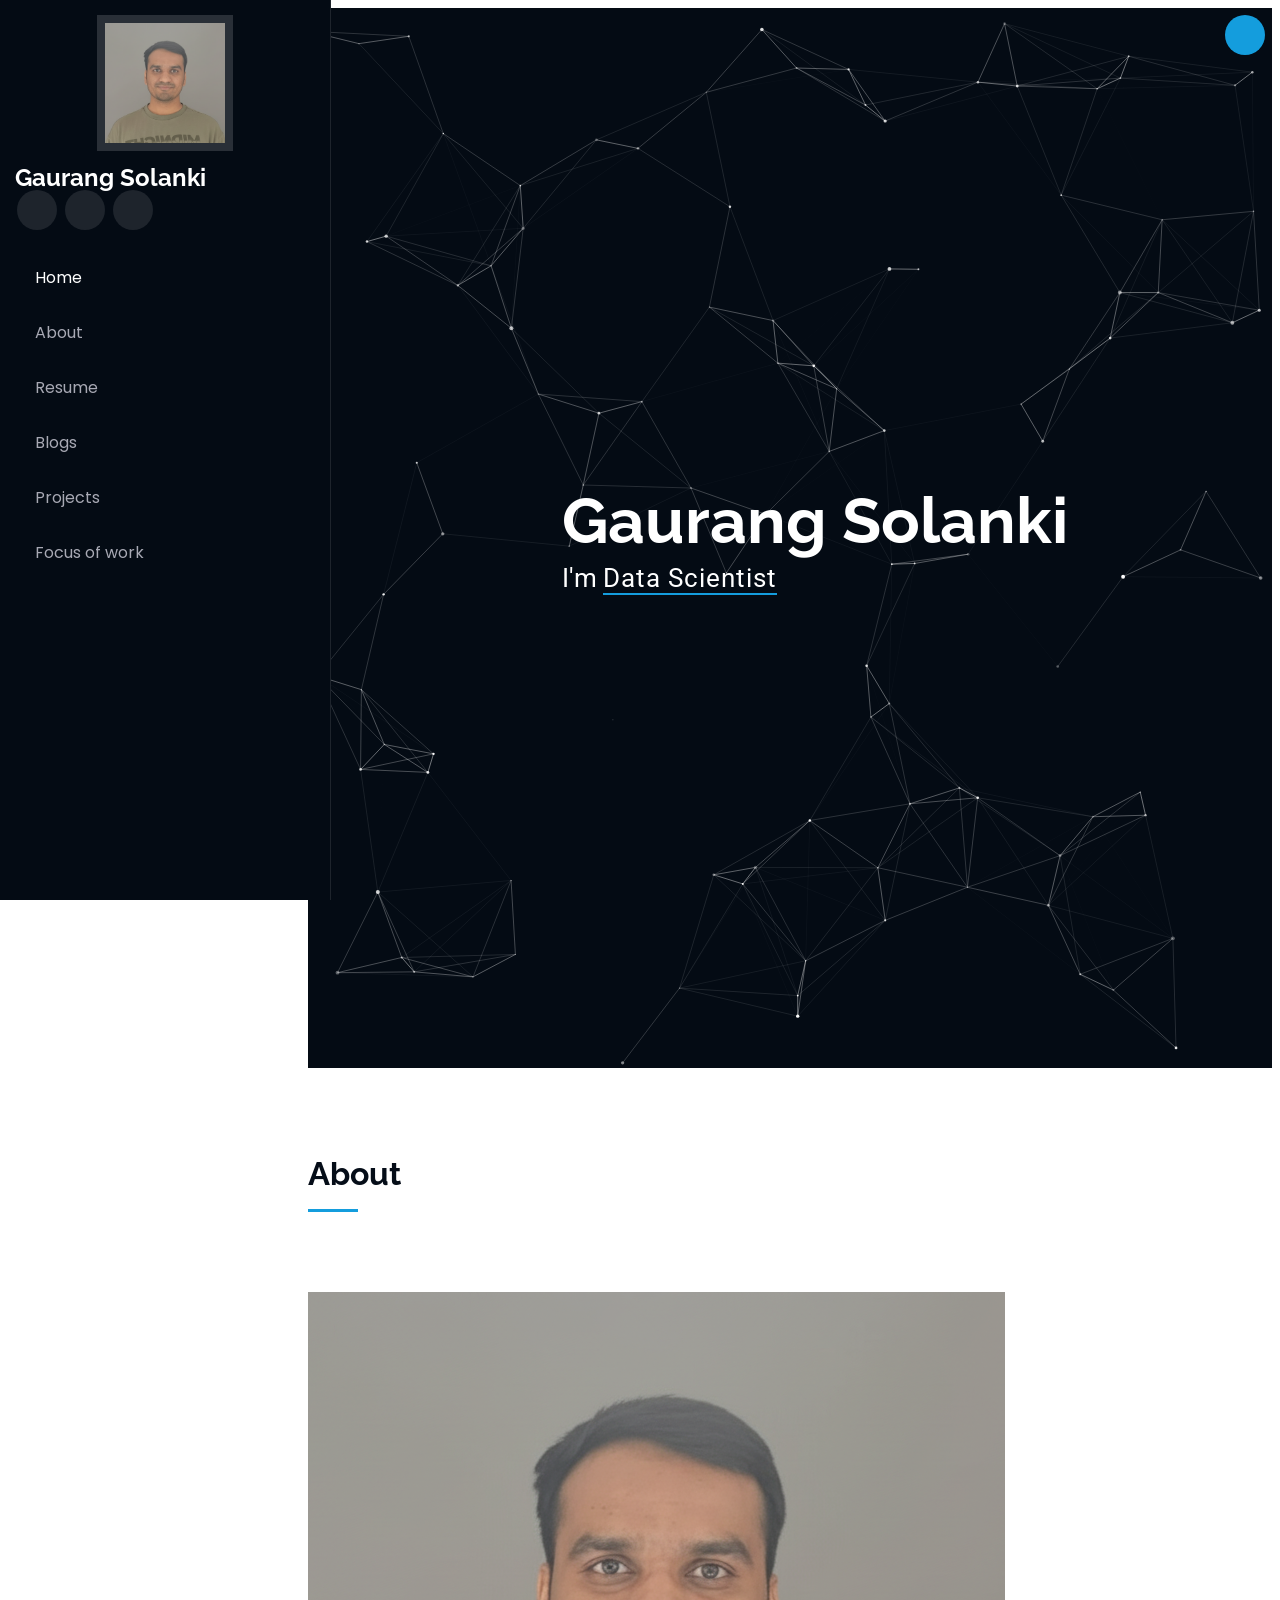
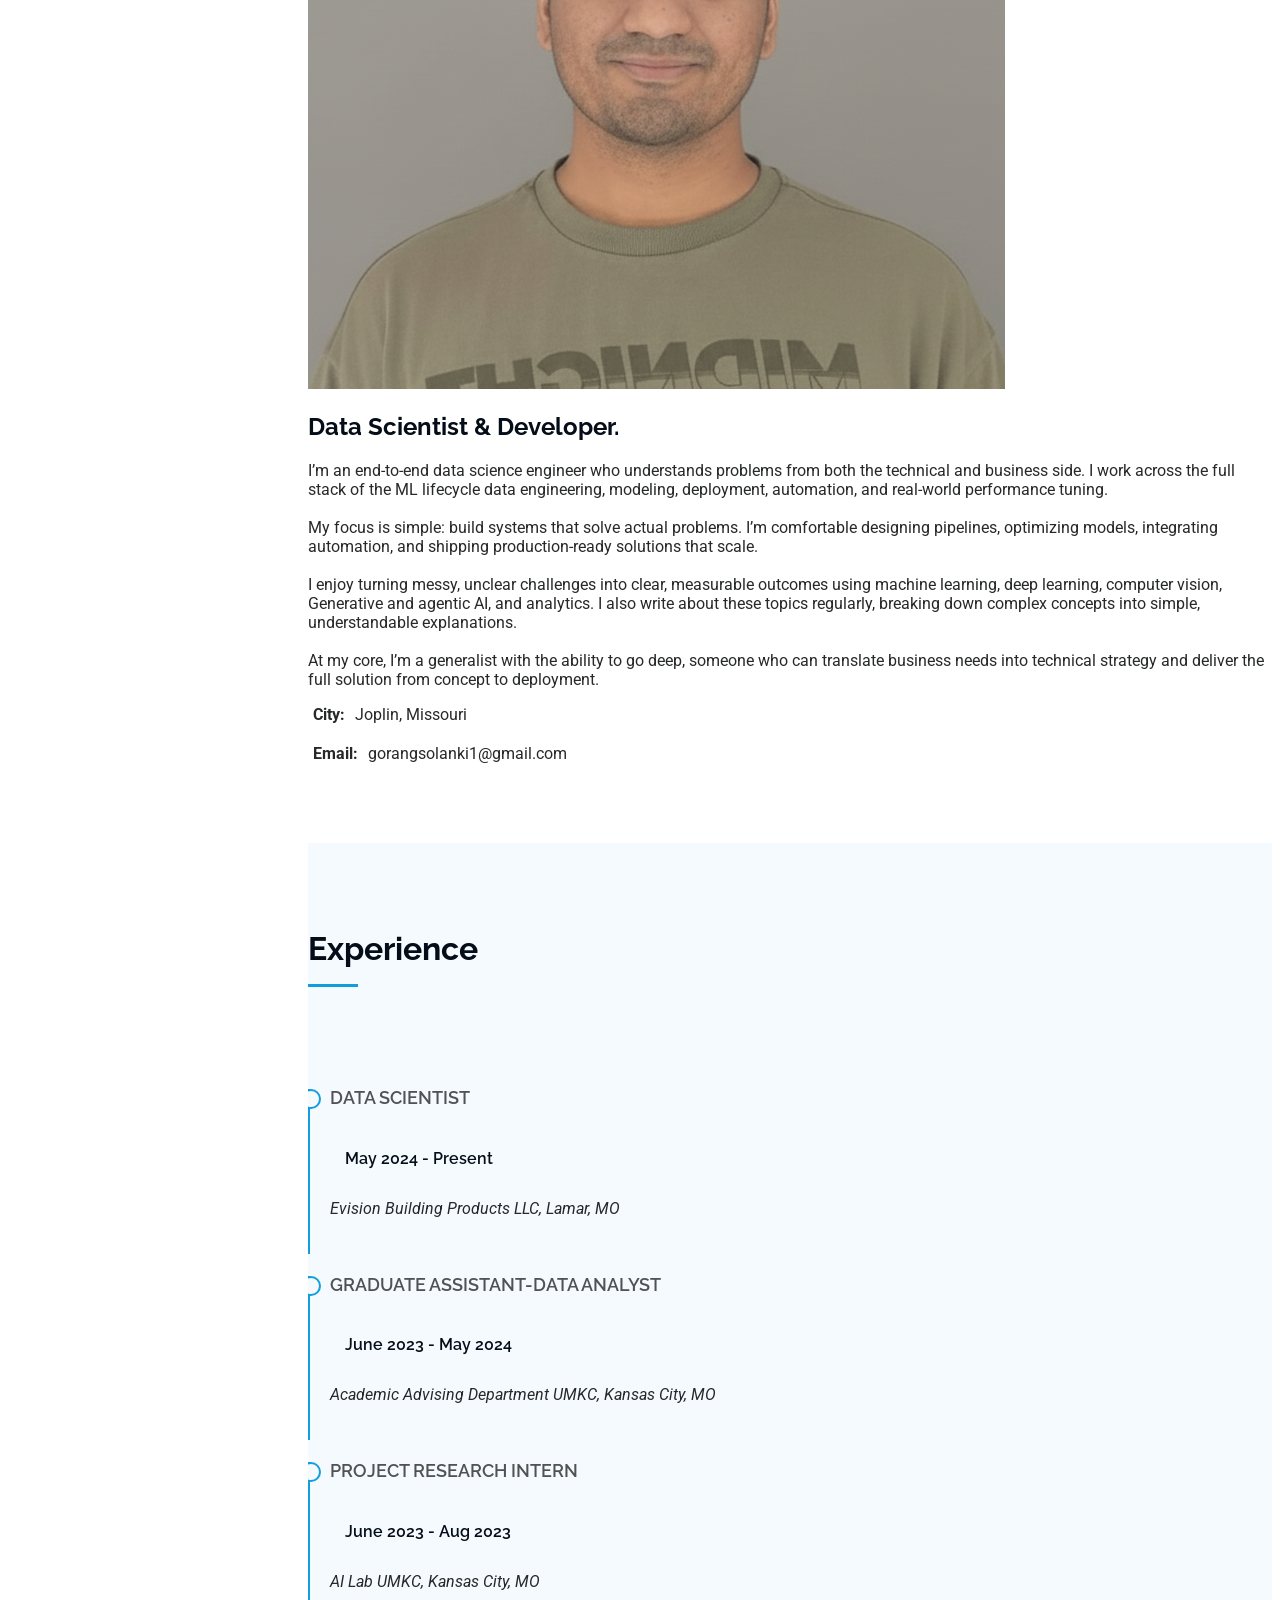
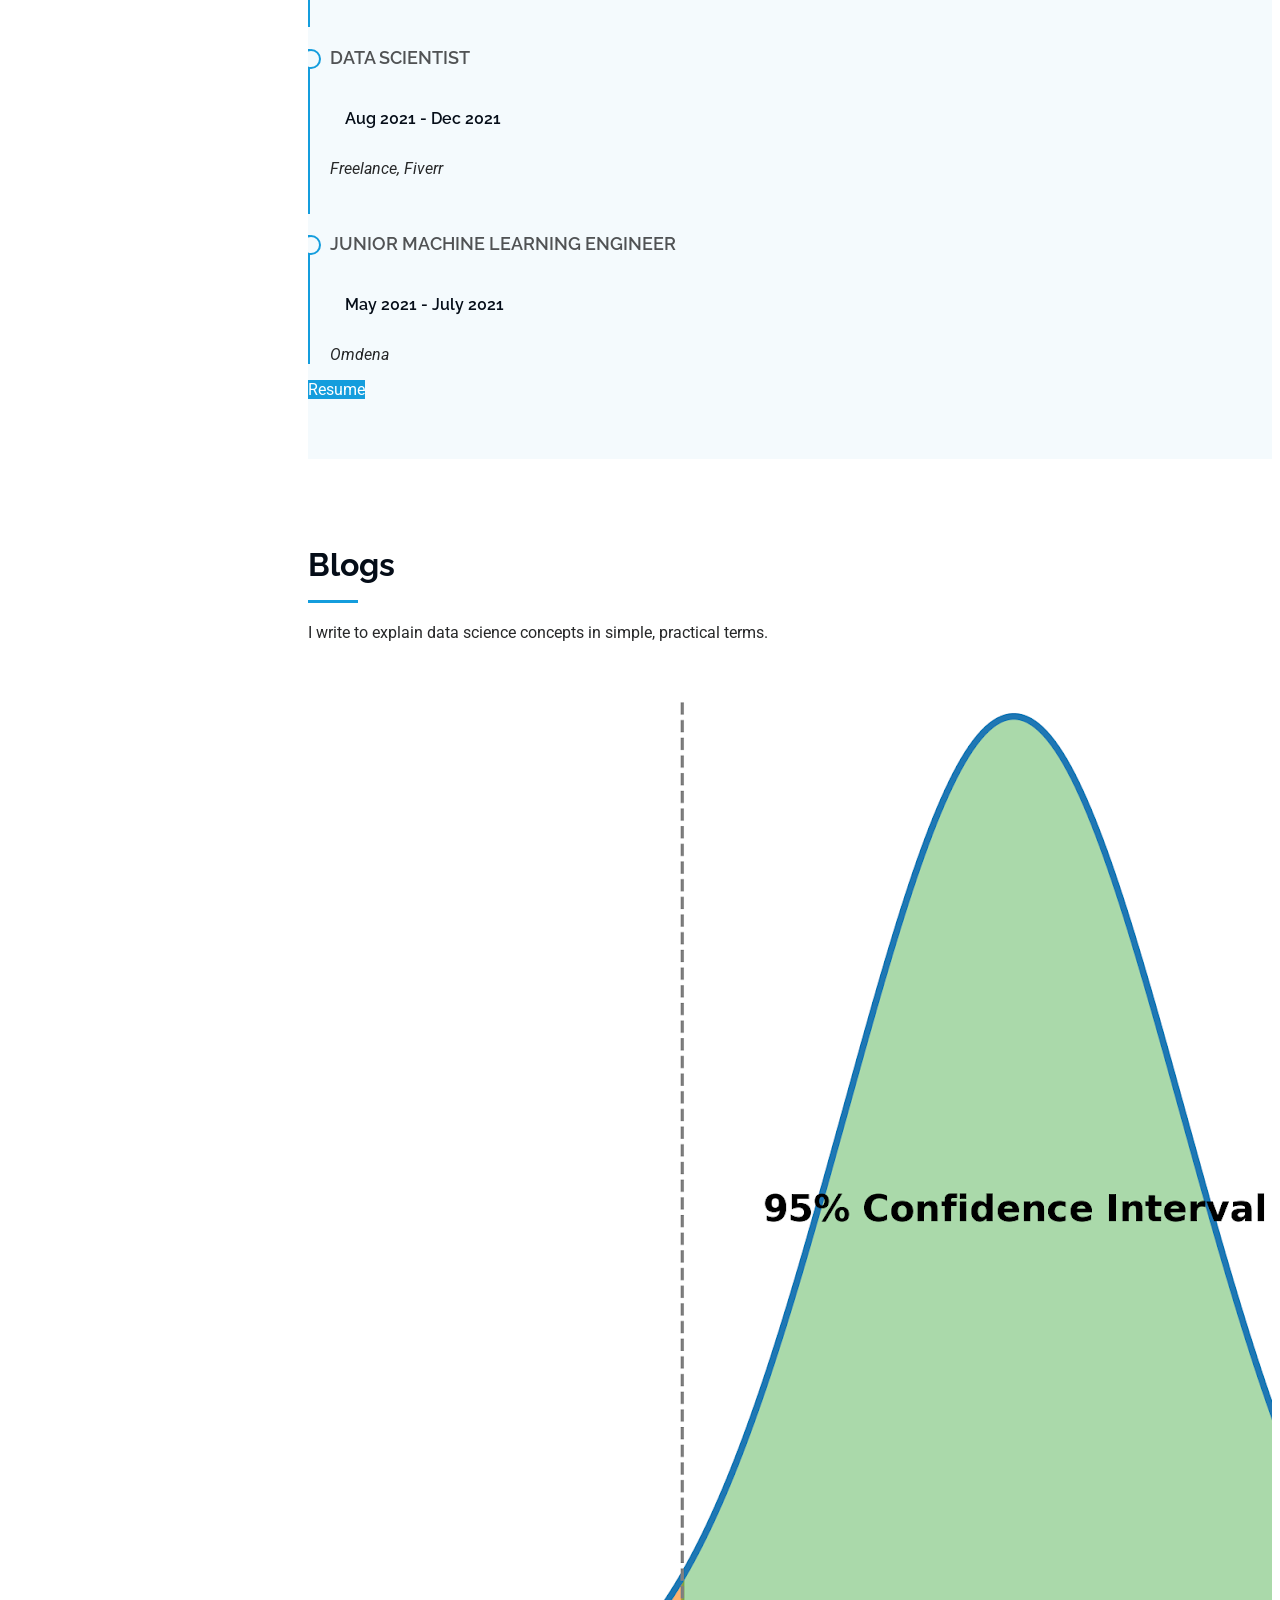
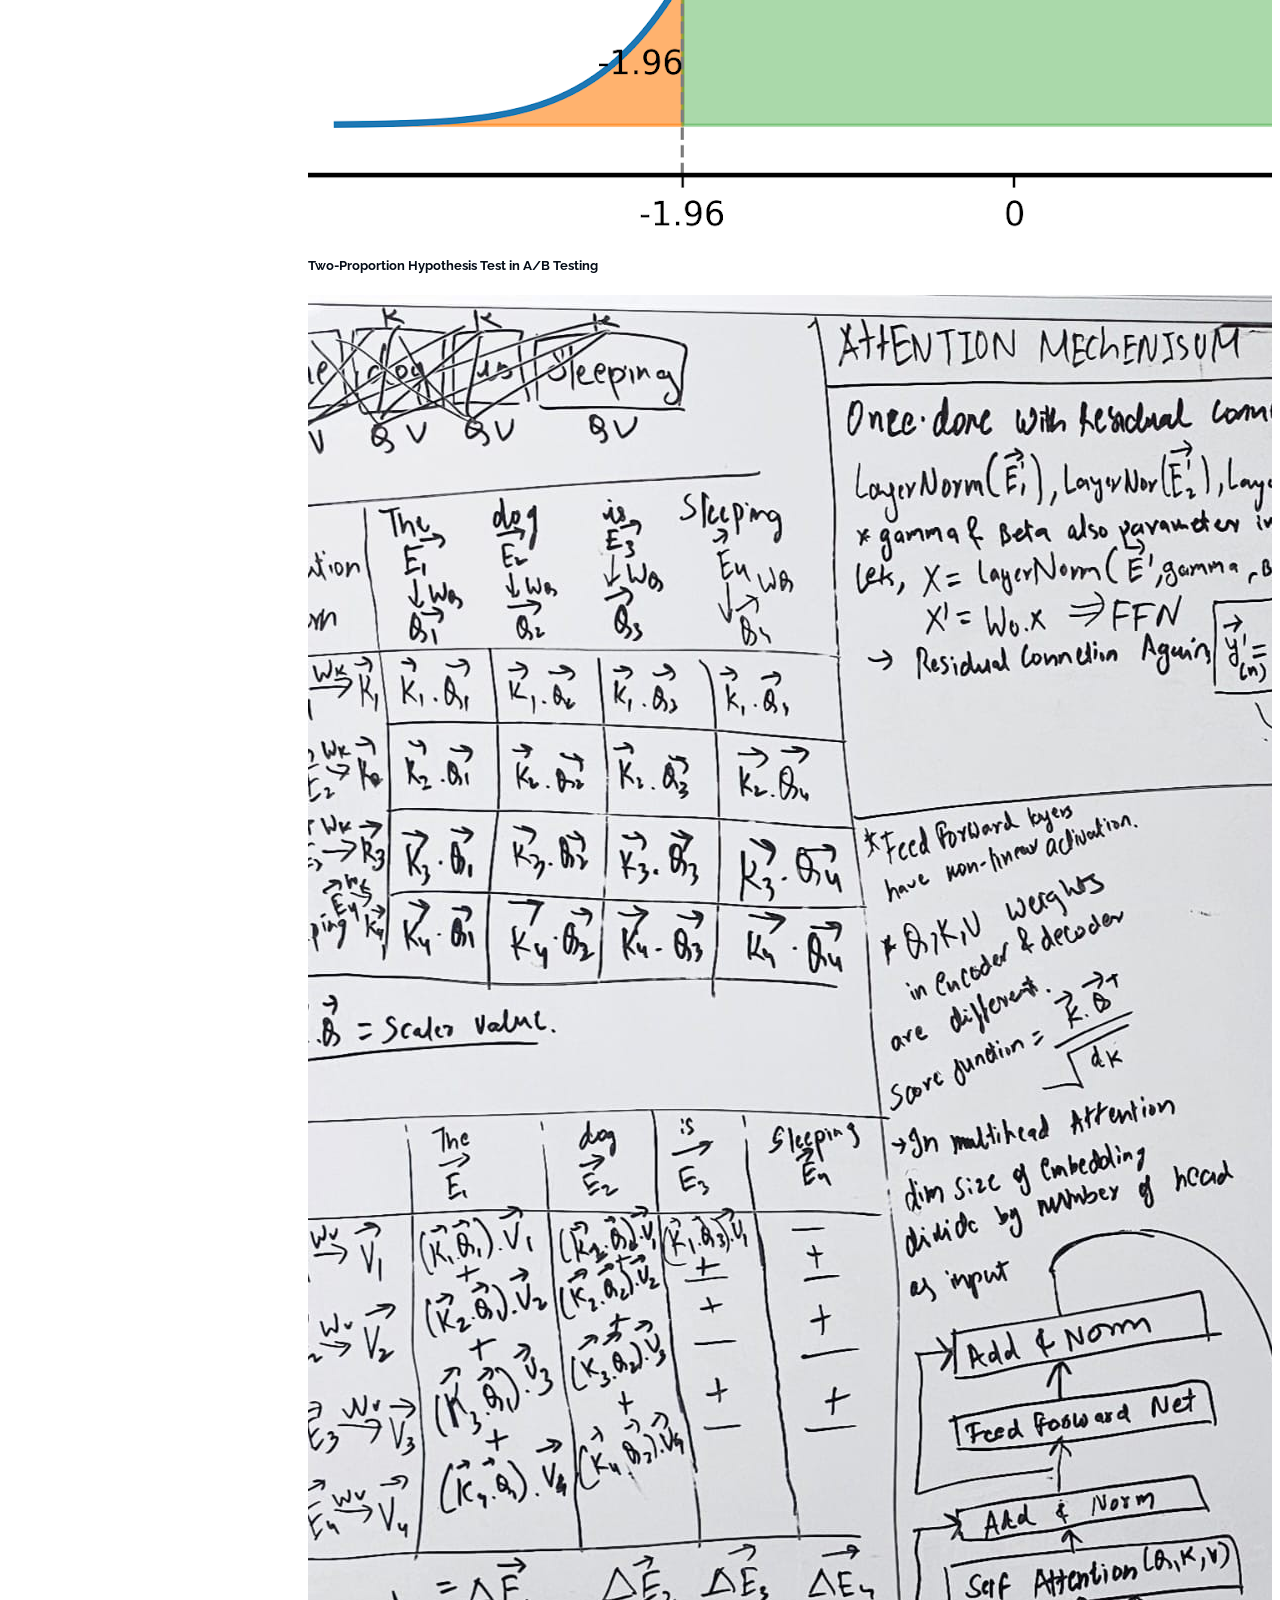
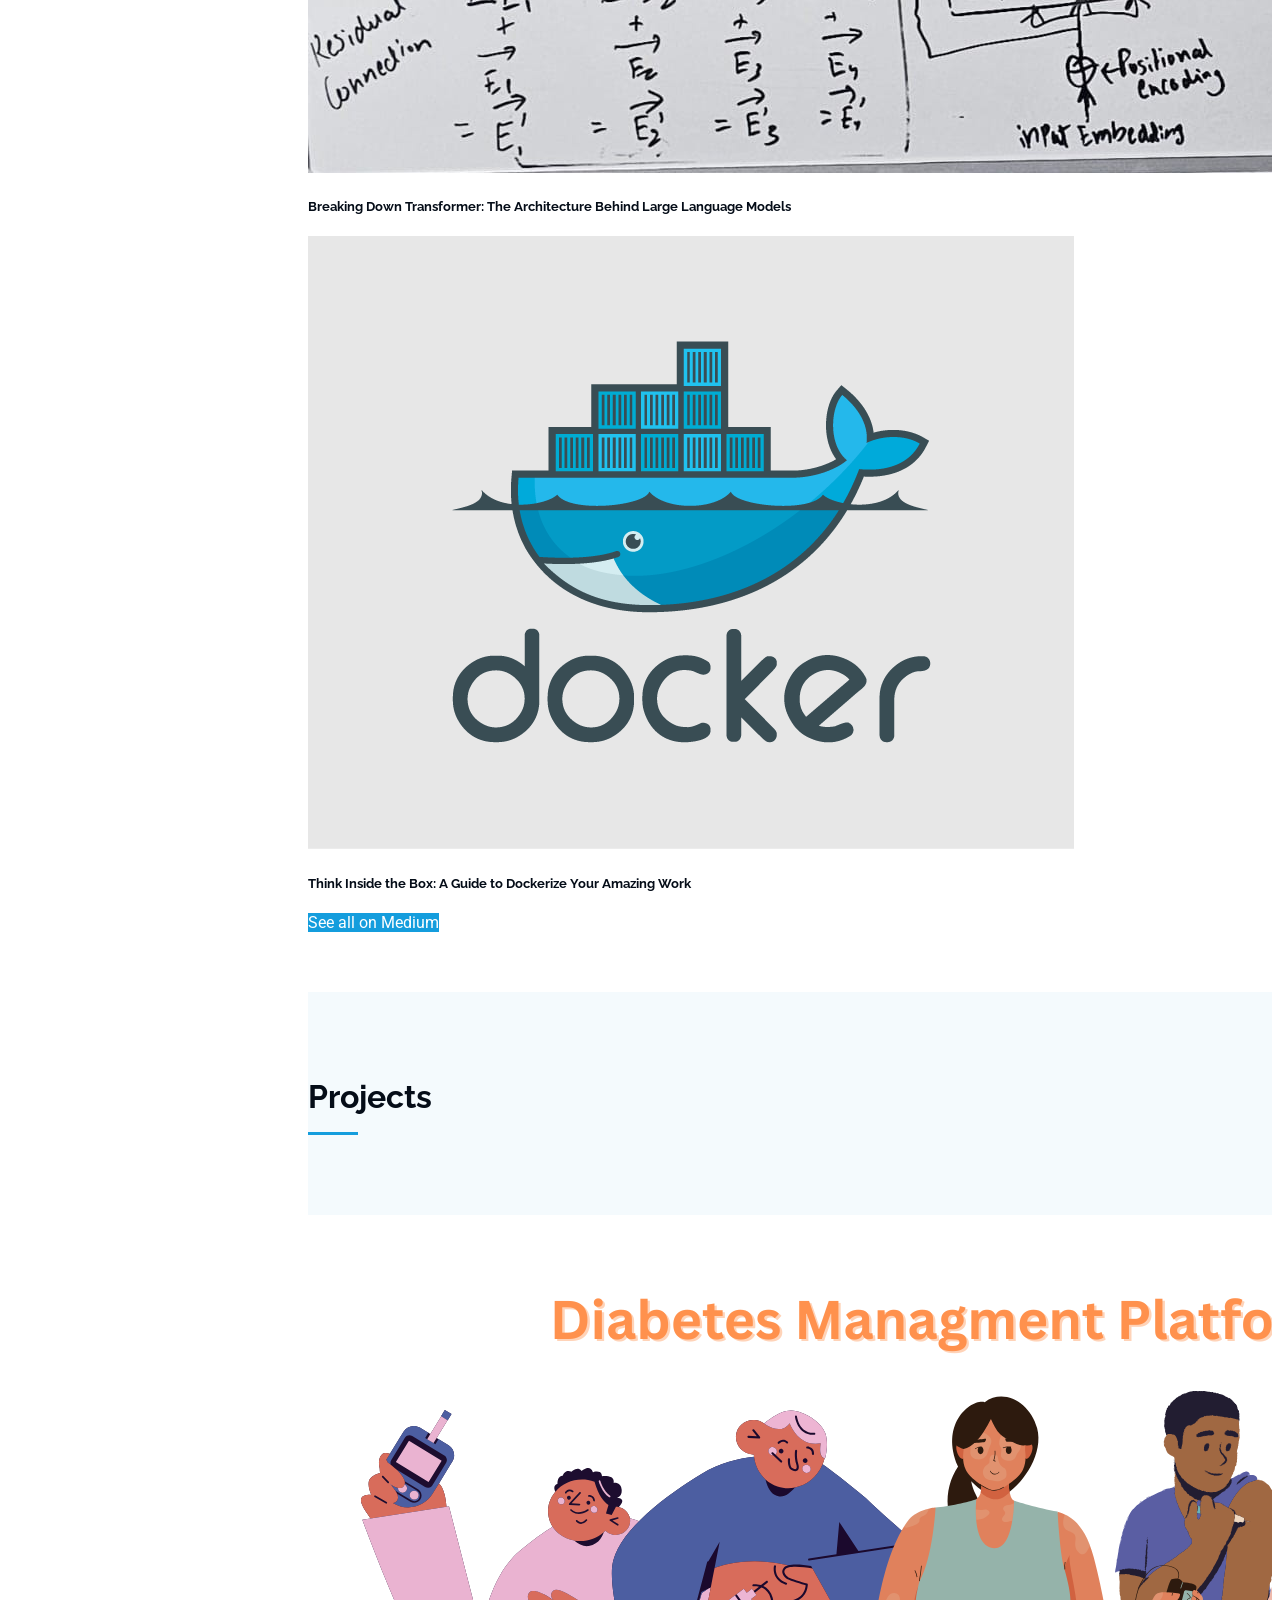
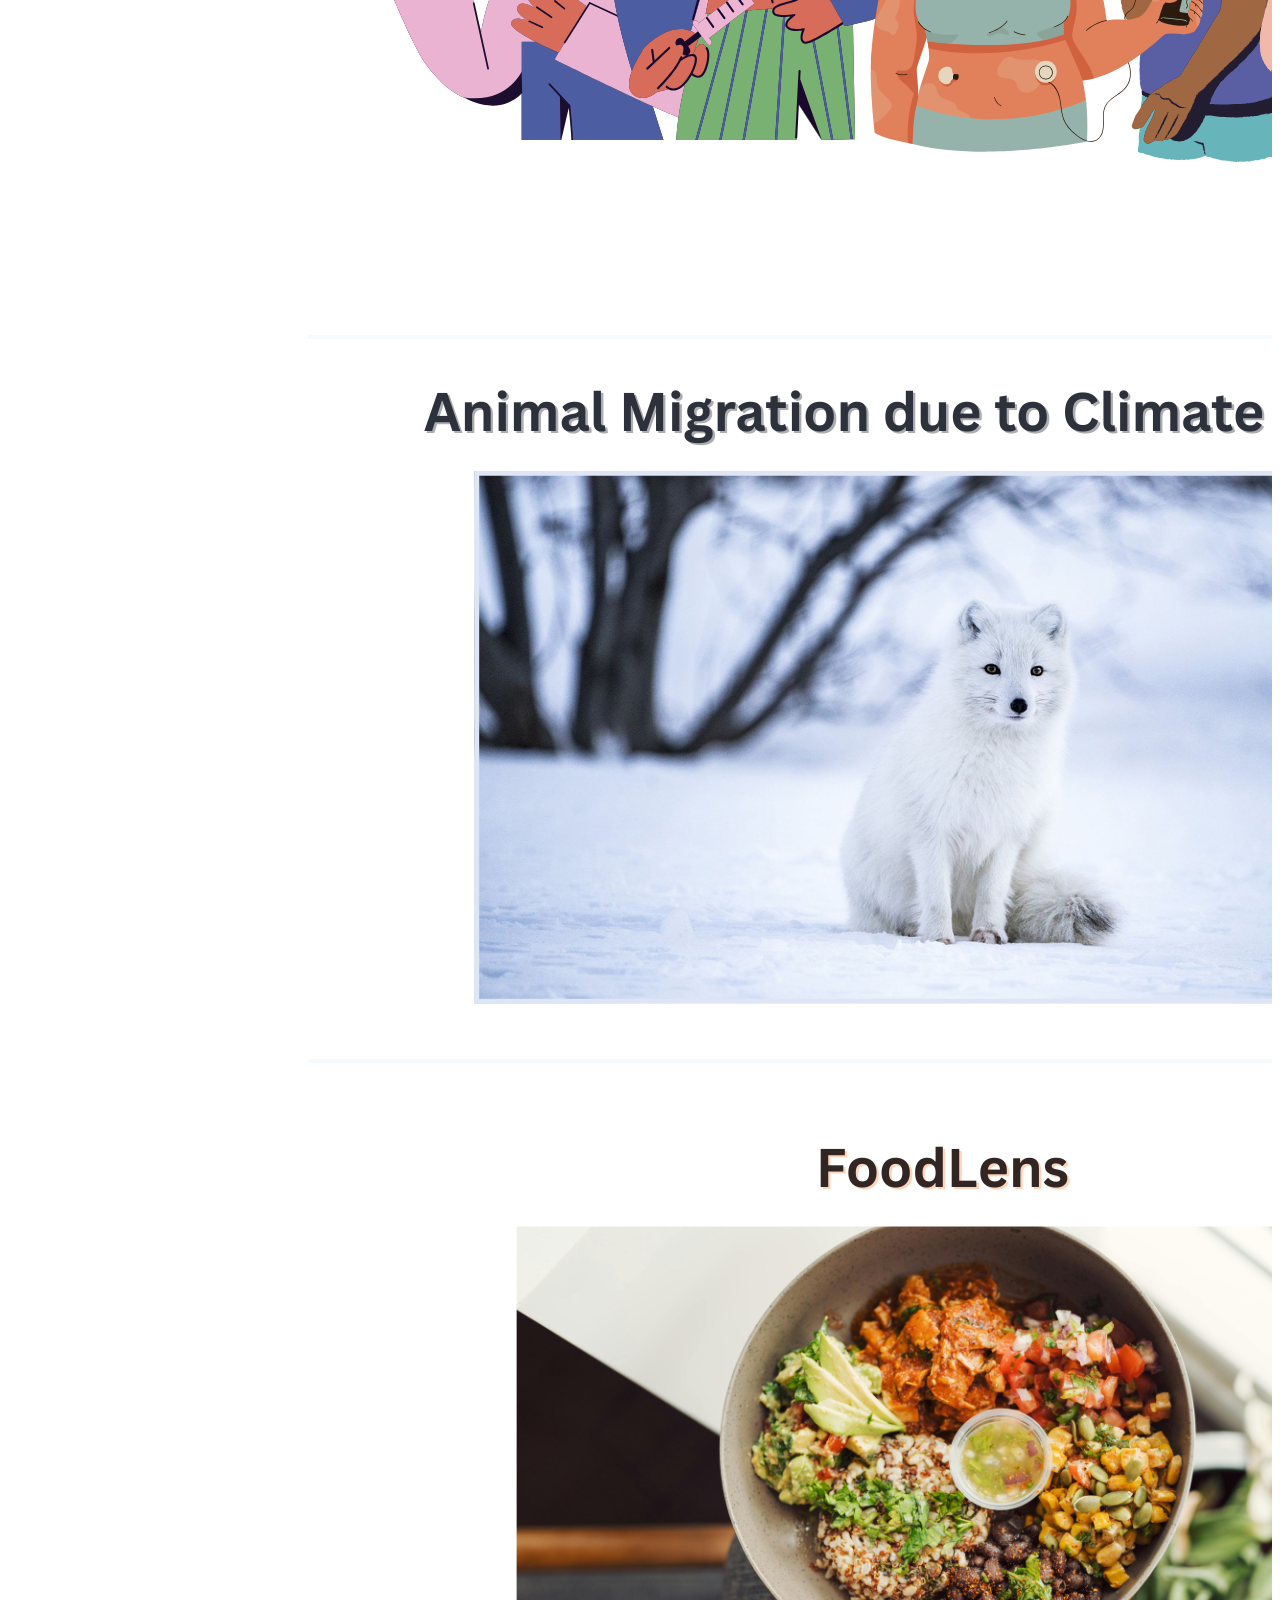
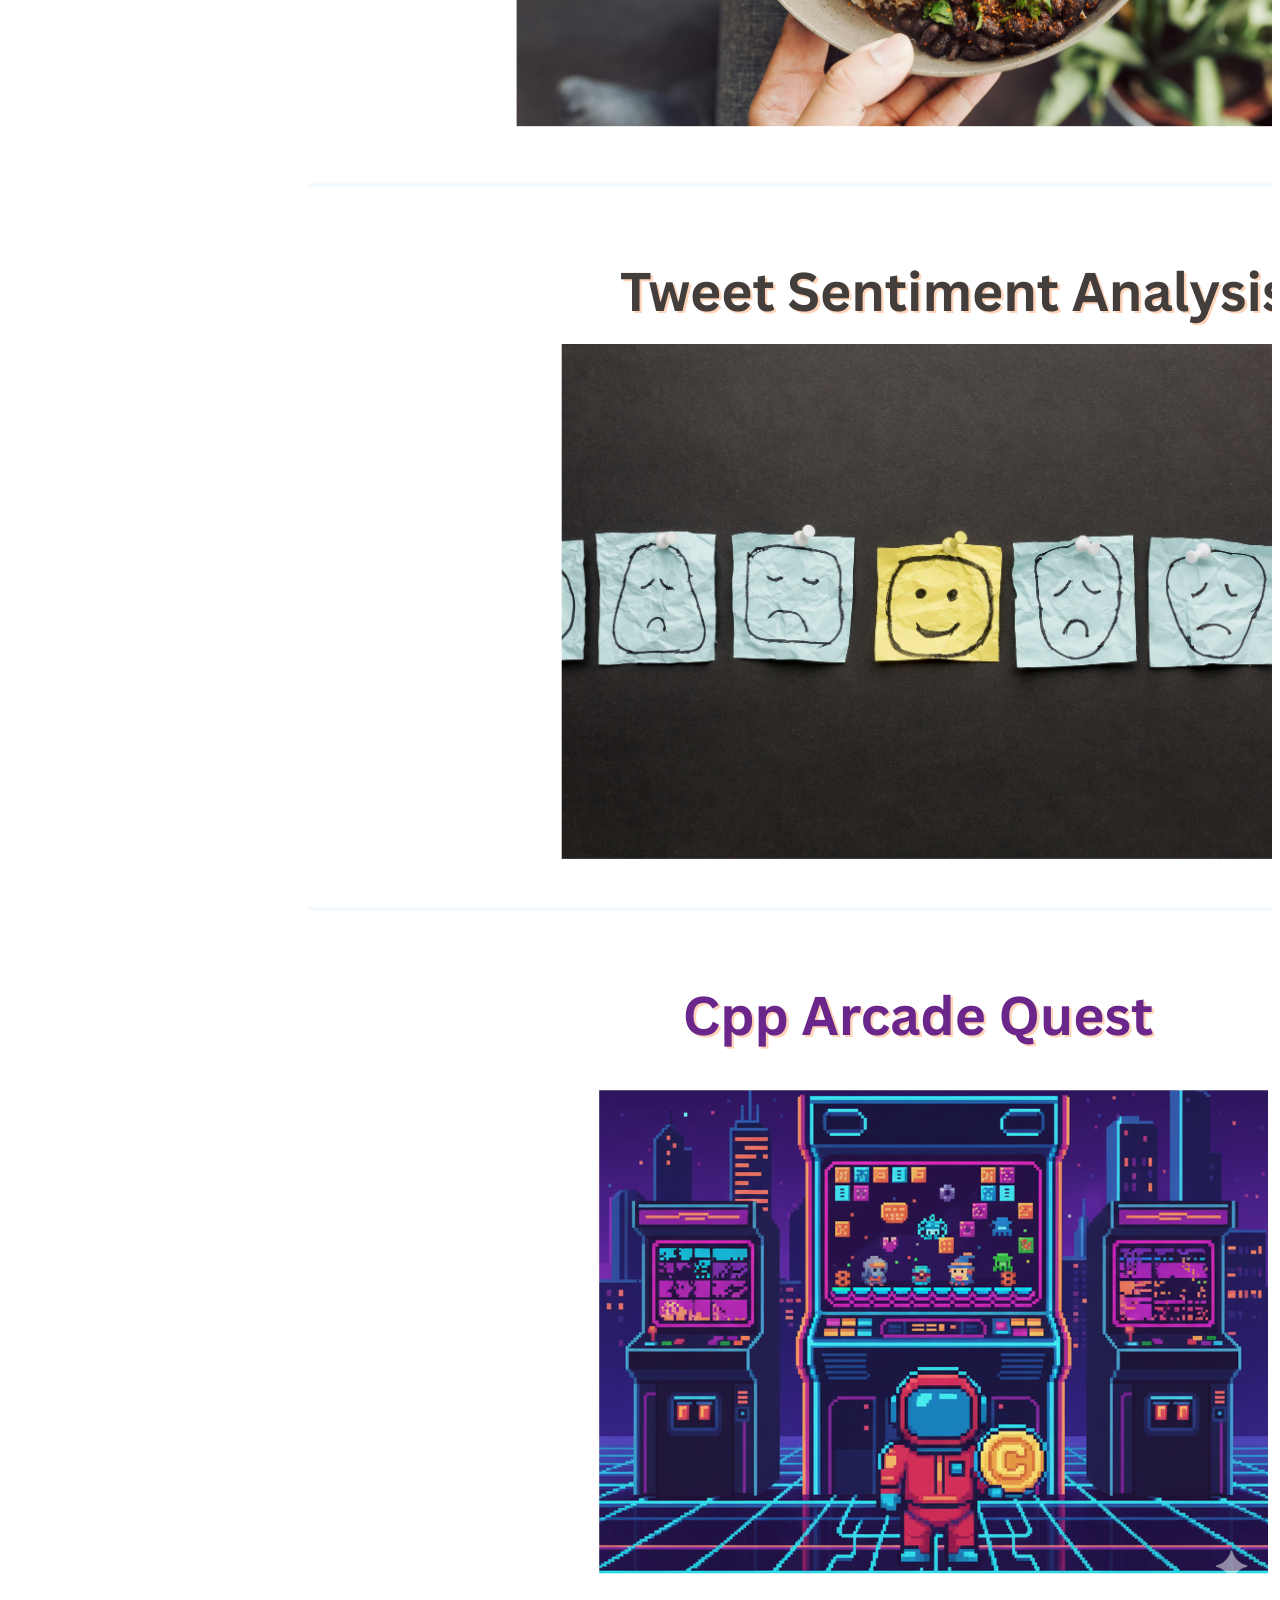
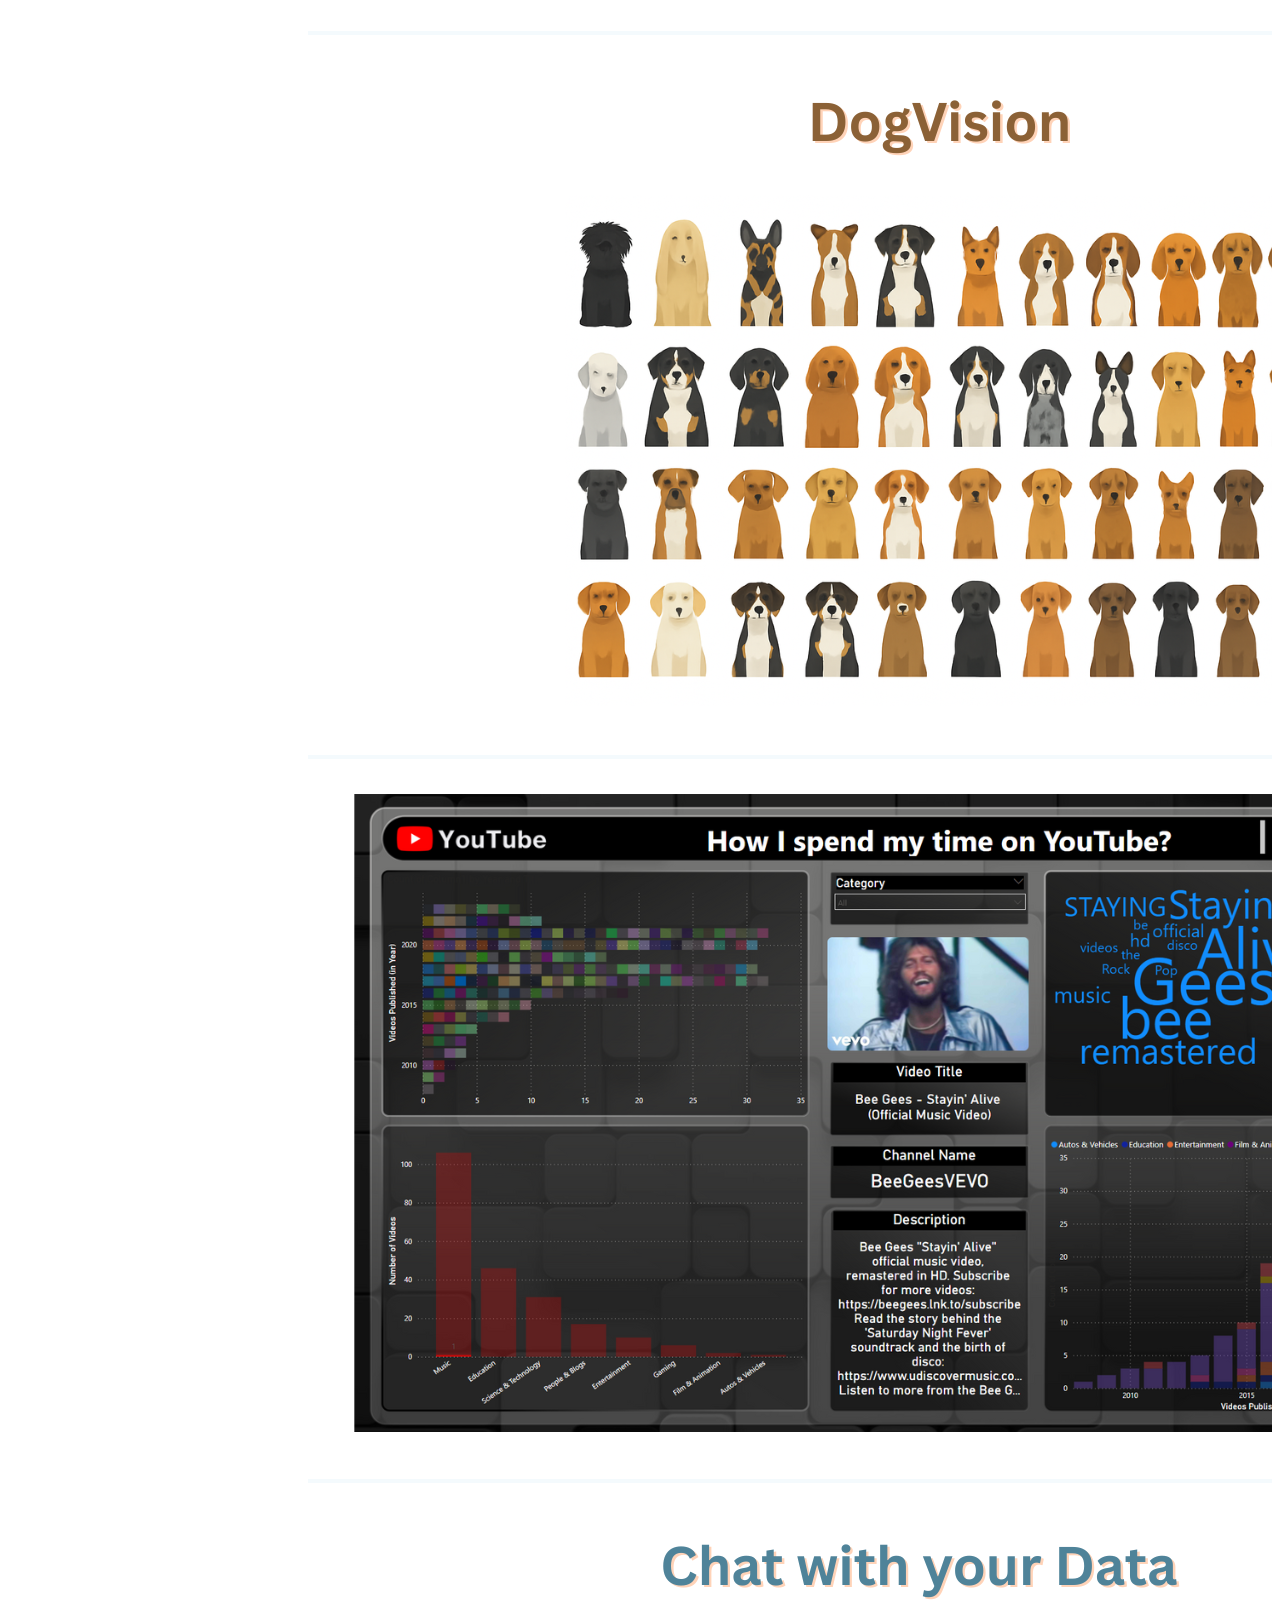
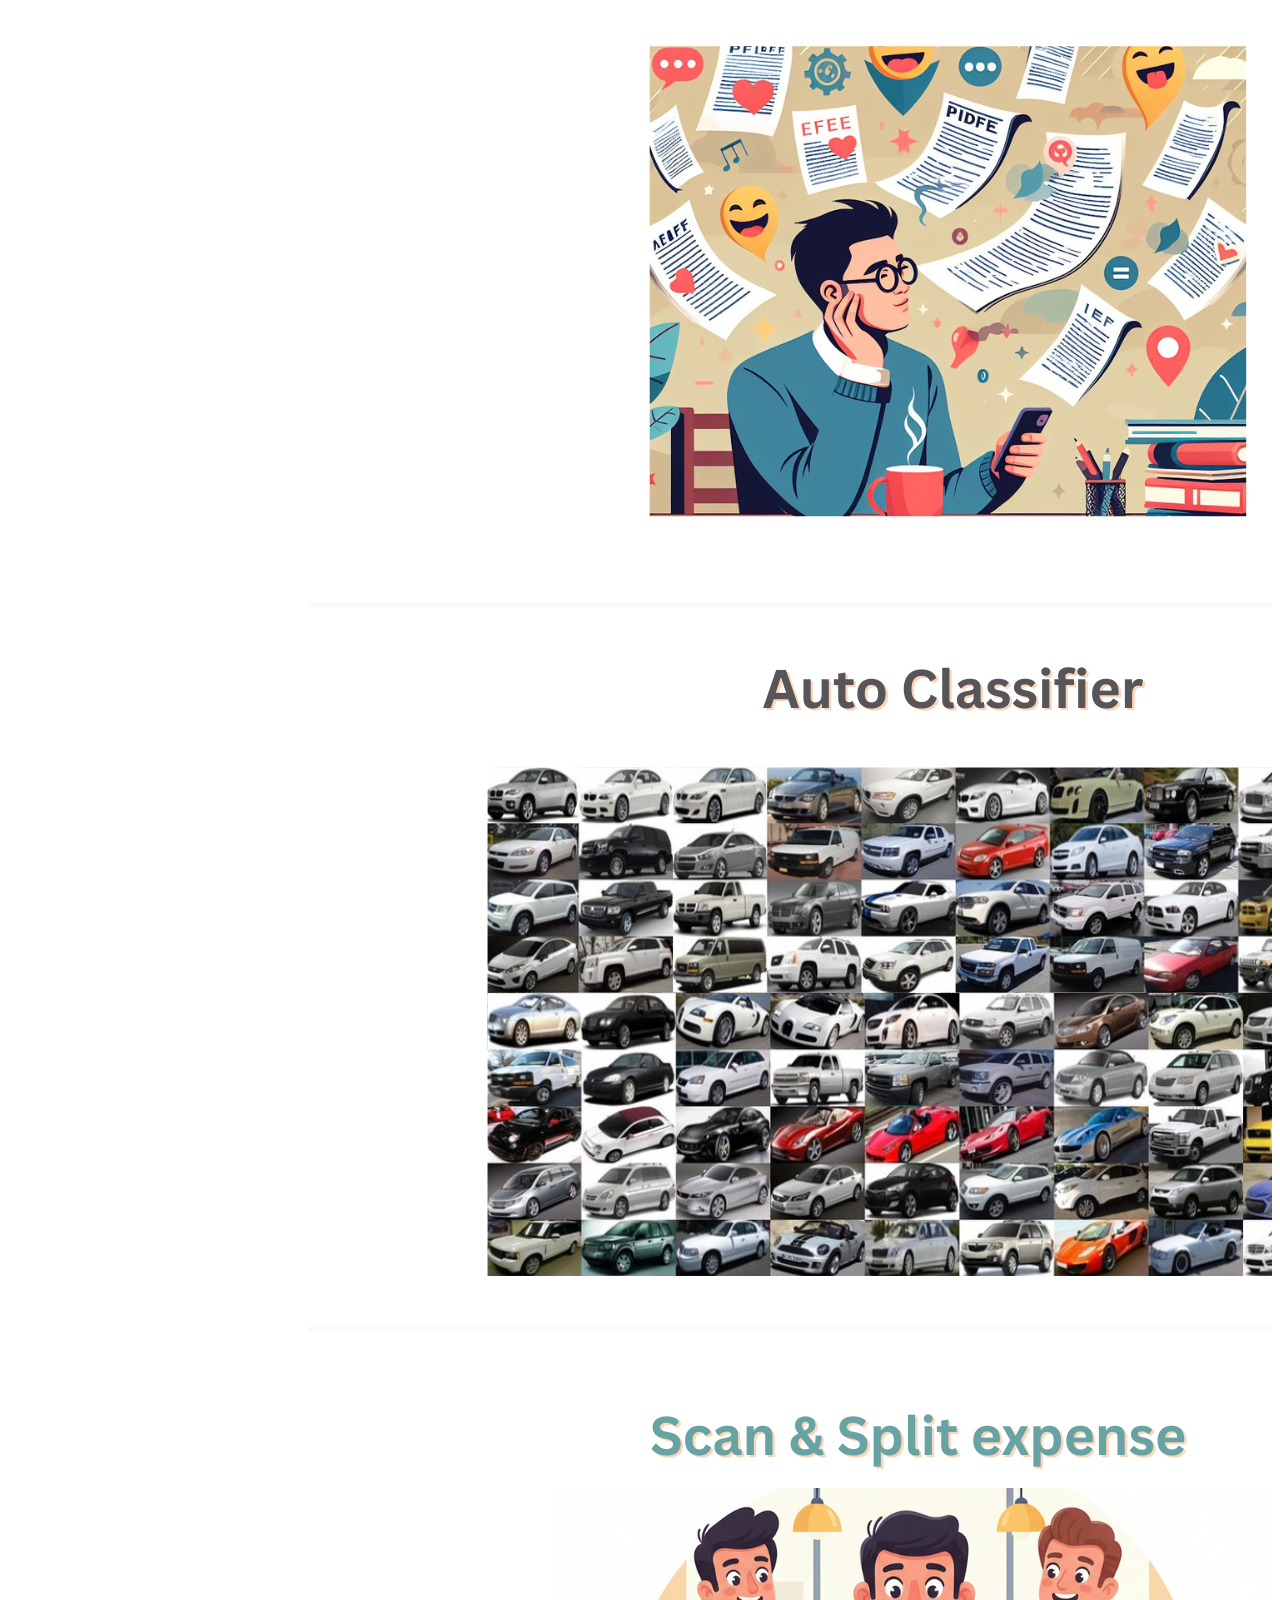
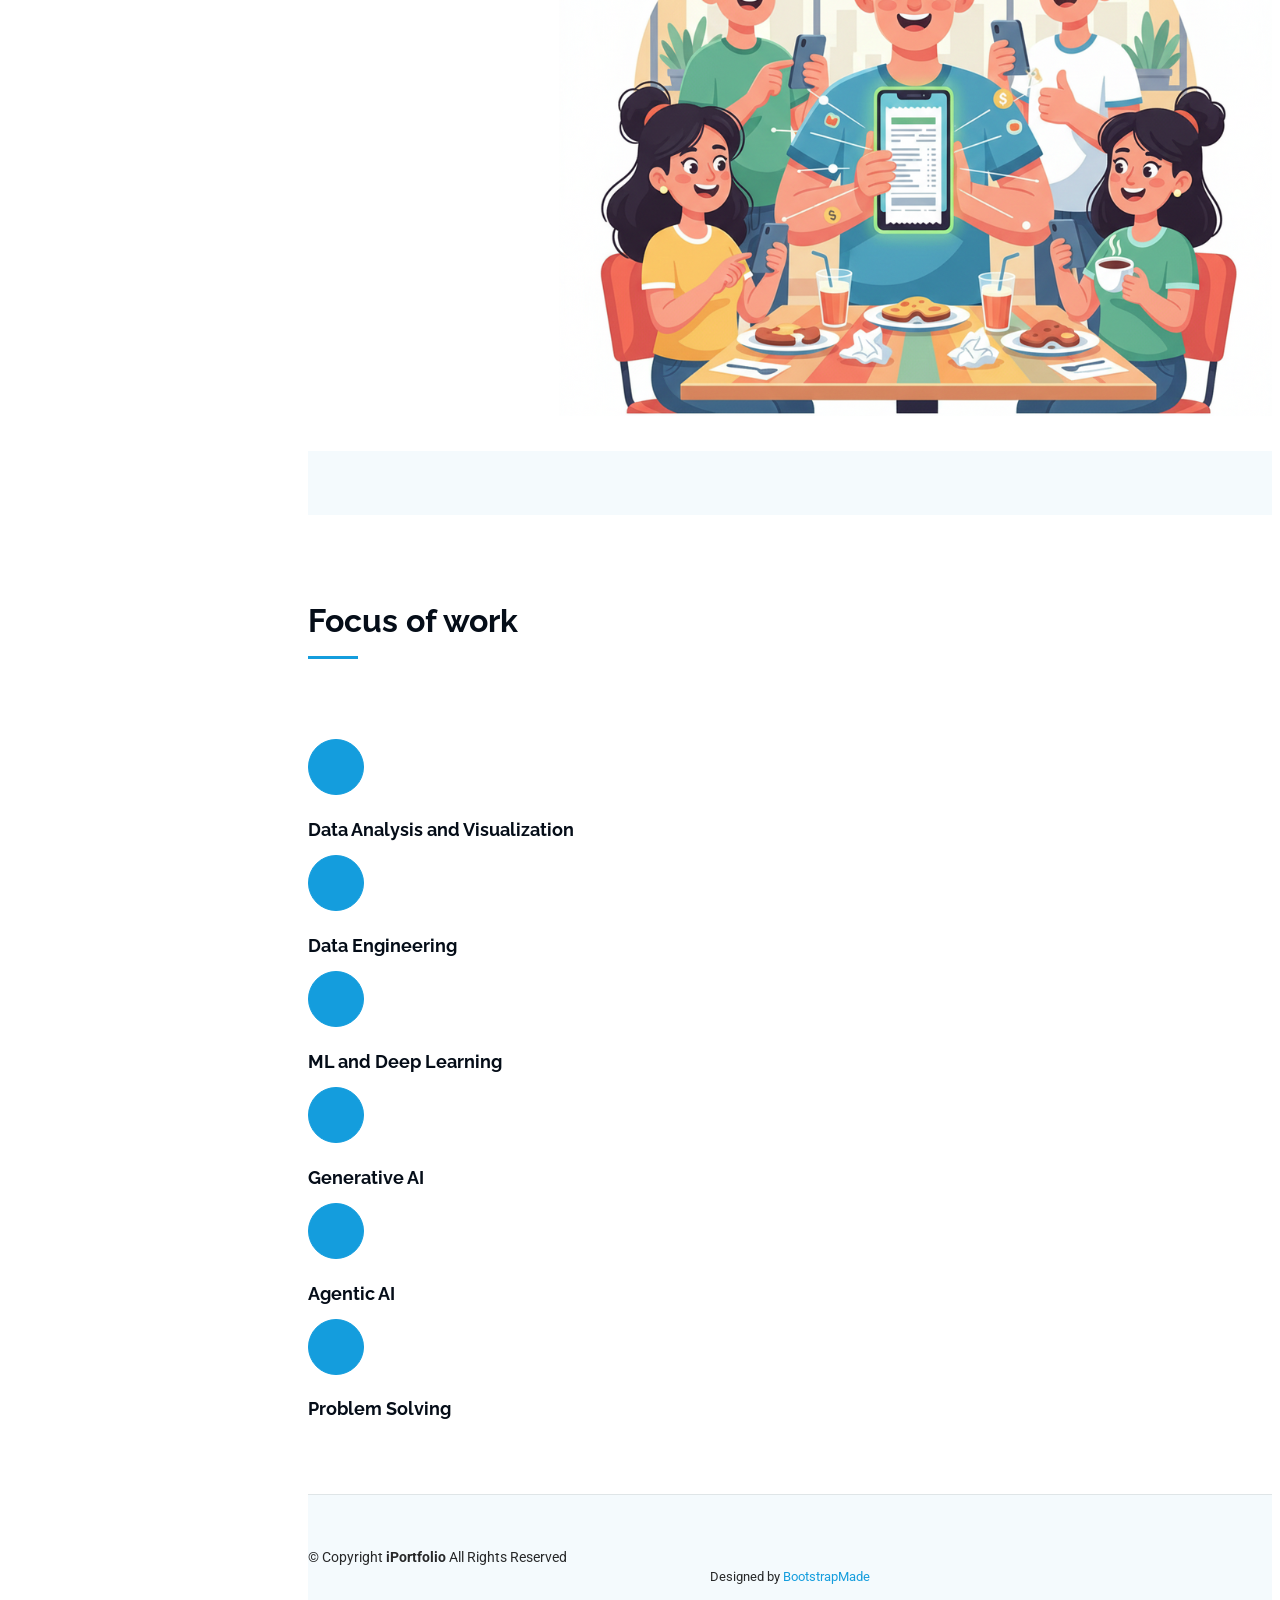
==== commit 20ad1a5c: "Update index.html" ====
--- a/index.html
+++ b/index.html
@@ -80,7 +80,9 @@
 
       <div class="container" data-aos="fade-up" data-aos-delay="100" style="position: relative; z-index: 1; text-align: left; max-width: 600px; margin-left: 50px;">
         <h2>Gaurang Solanki</h2>
-        <p>I'm <span class="typed" data-typed-items="Data Scientist, ML Engineer, Developer">Data Scientist</span><span class="typed-cursor typed-cursor--blink" aria-hidden="true"></span><span class="typed-cursor typed-cursor--blink" aria-hidden="true"></span></p>
+        <p>I'm <span class="typed" data-typed-items="Data Scientist, ML Engineer, Developer">Data Scientist</span>
+          <span class="typed-cursor typed-cursor--blink" aria-hidden="true"></span>
+          <span class="typed-cursor typed-cursor--blink" aria-hidden="true"></span></p>
         <!-- <p>I'm a <span class="typed" id="typedRoles"></span> -->
           <!-- <span class="typed-cursor typed-cursor--blink" aria-hidden="true"></span></p> -->
         <!-- <p class="pitch" id="rolePitch" style="font-style: italic;"></p> -->
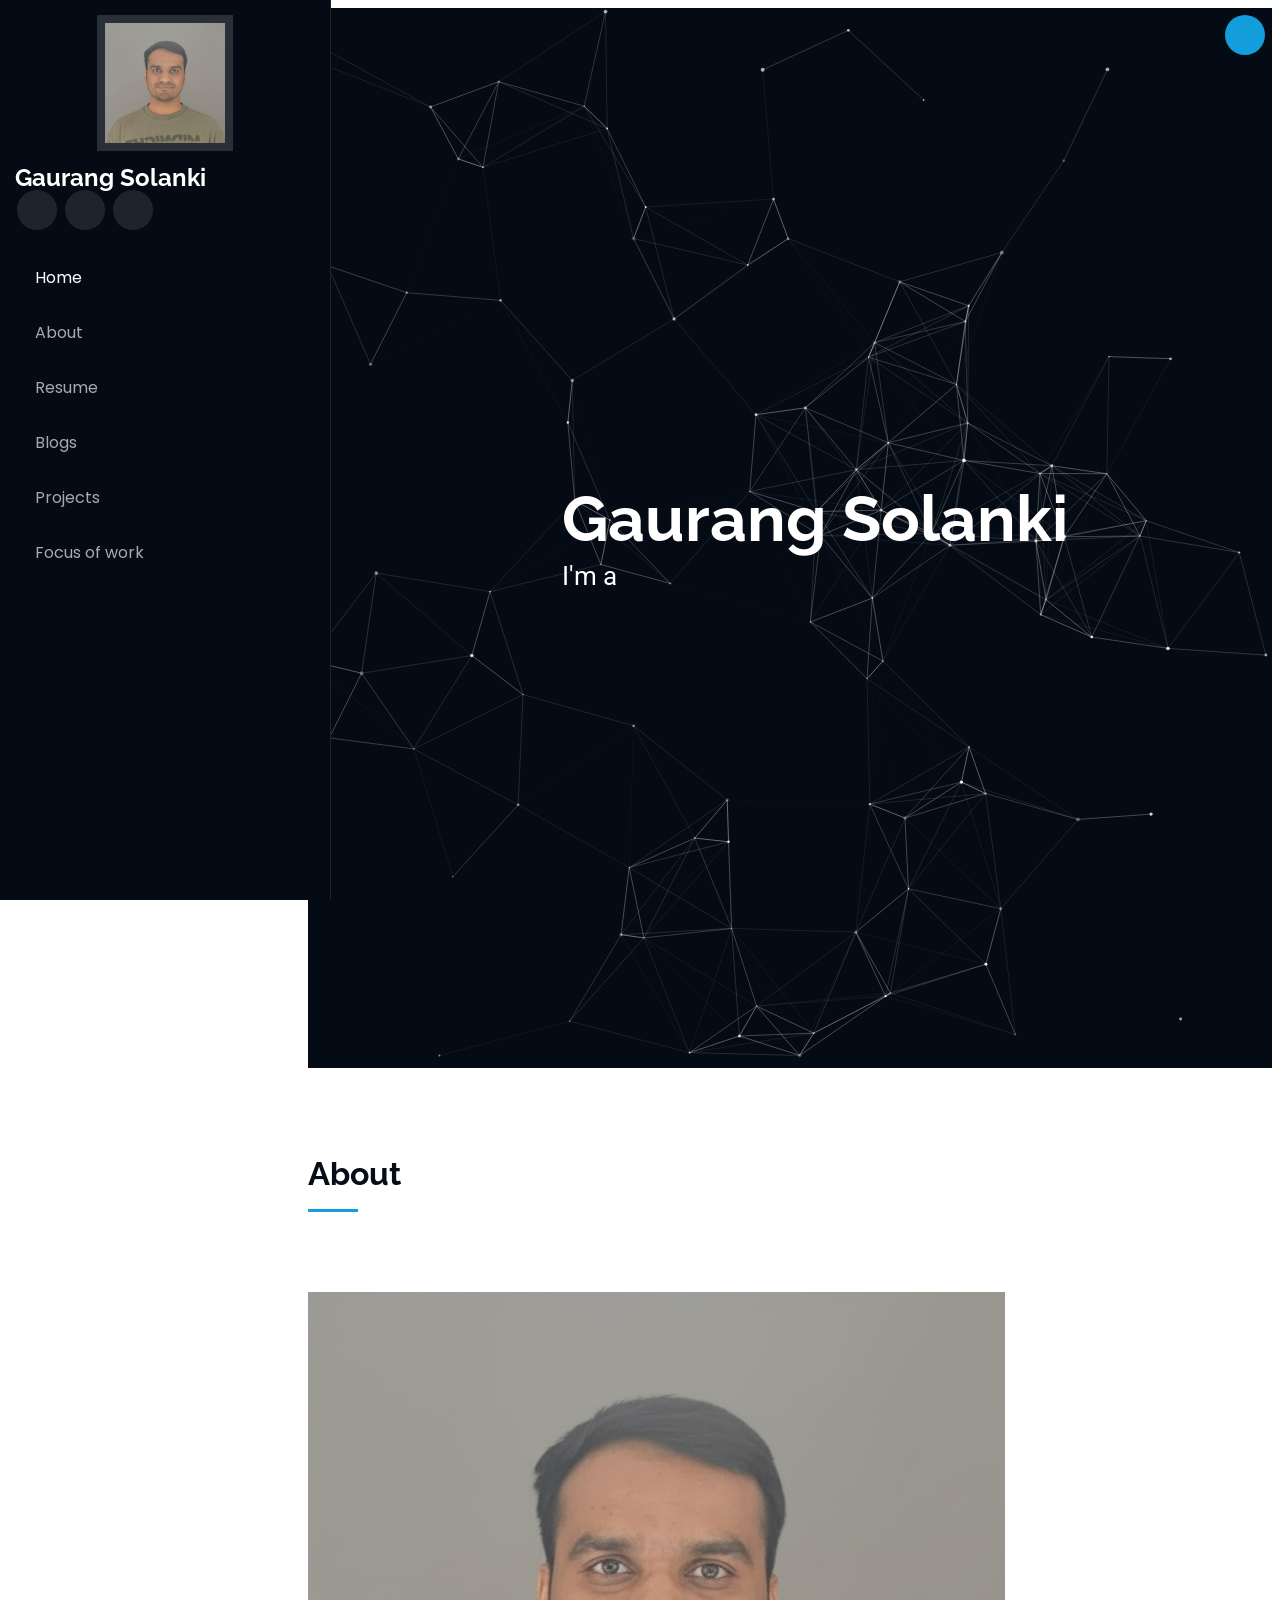
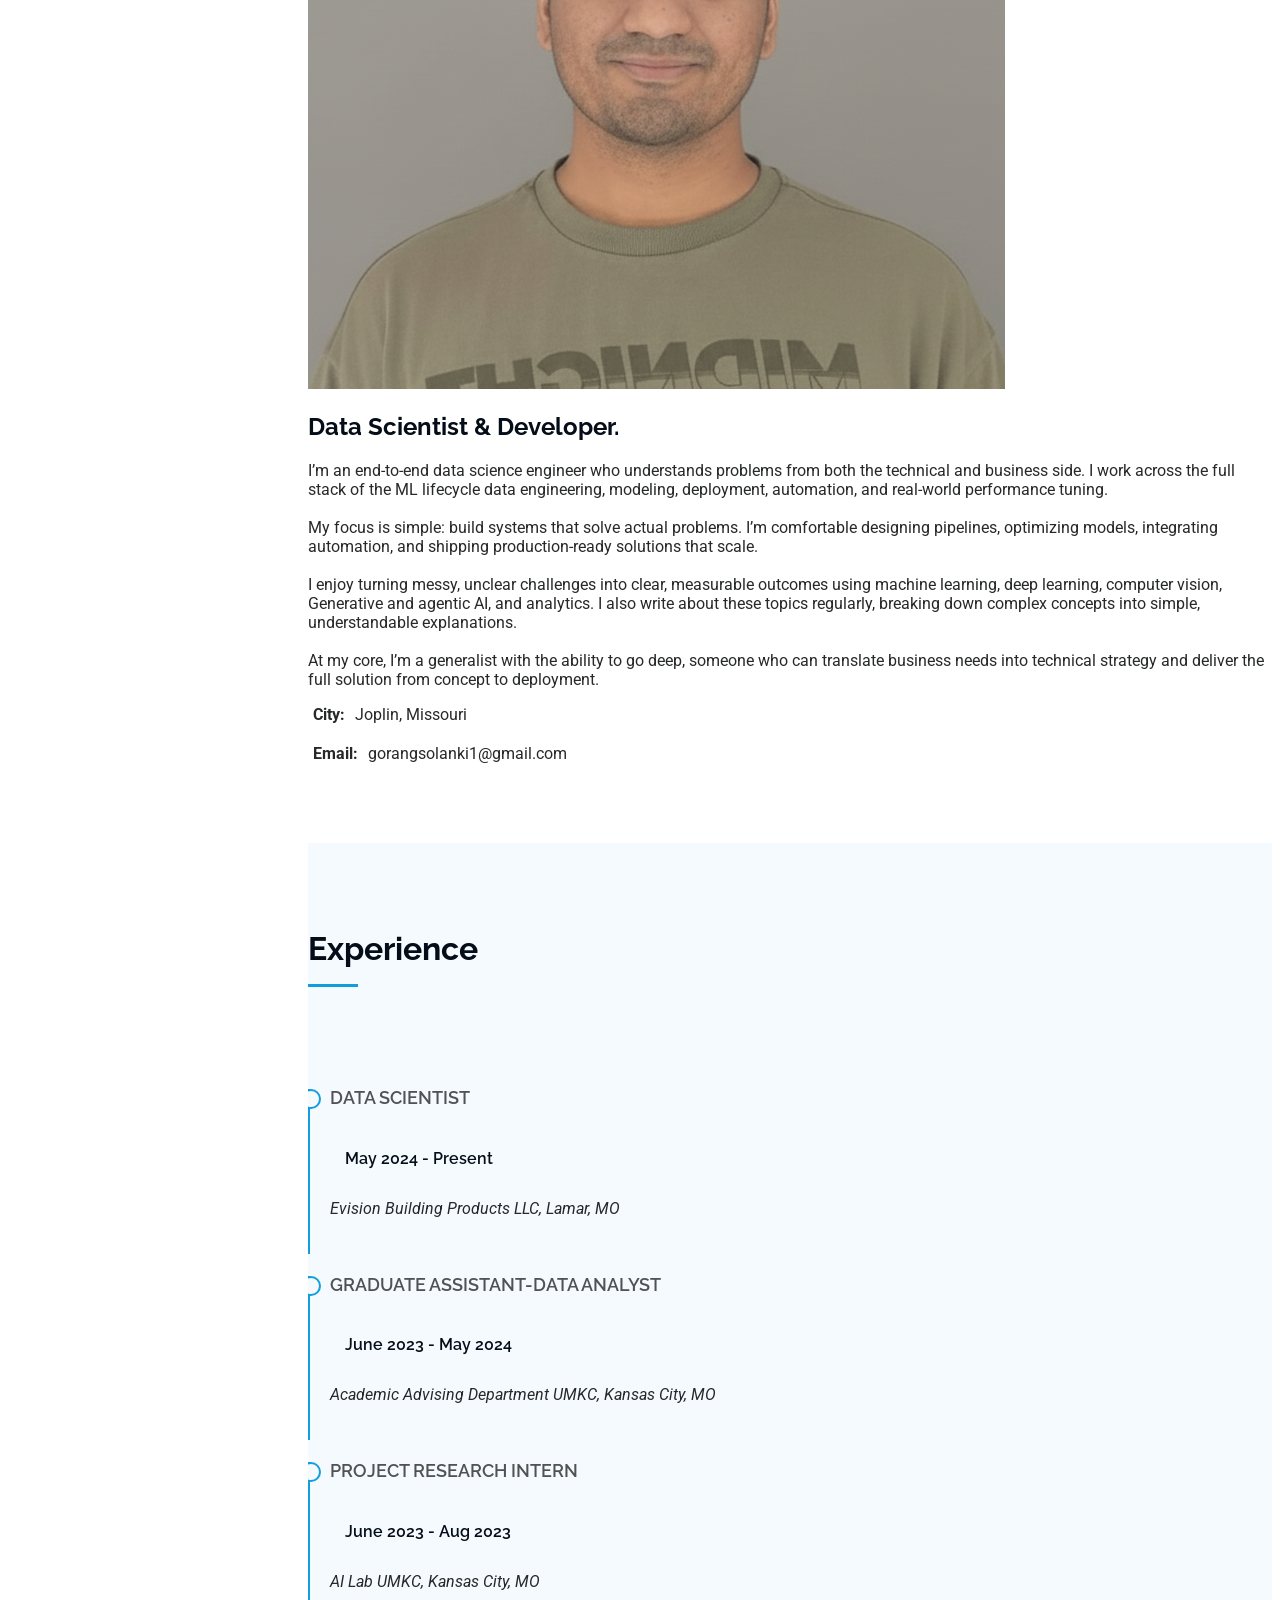
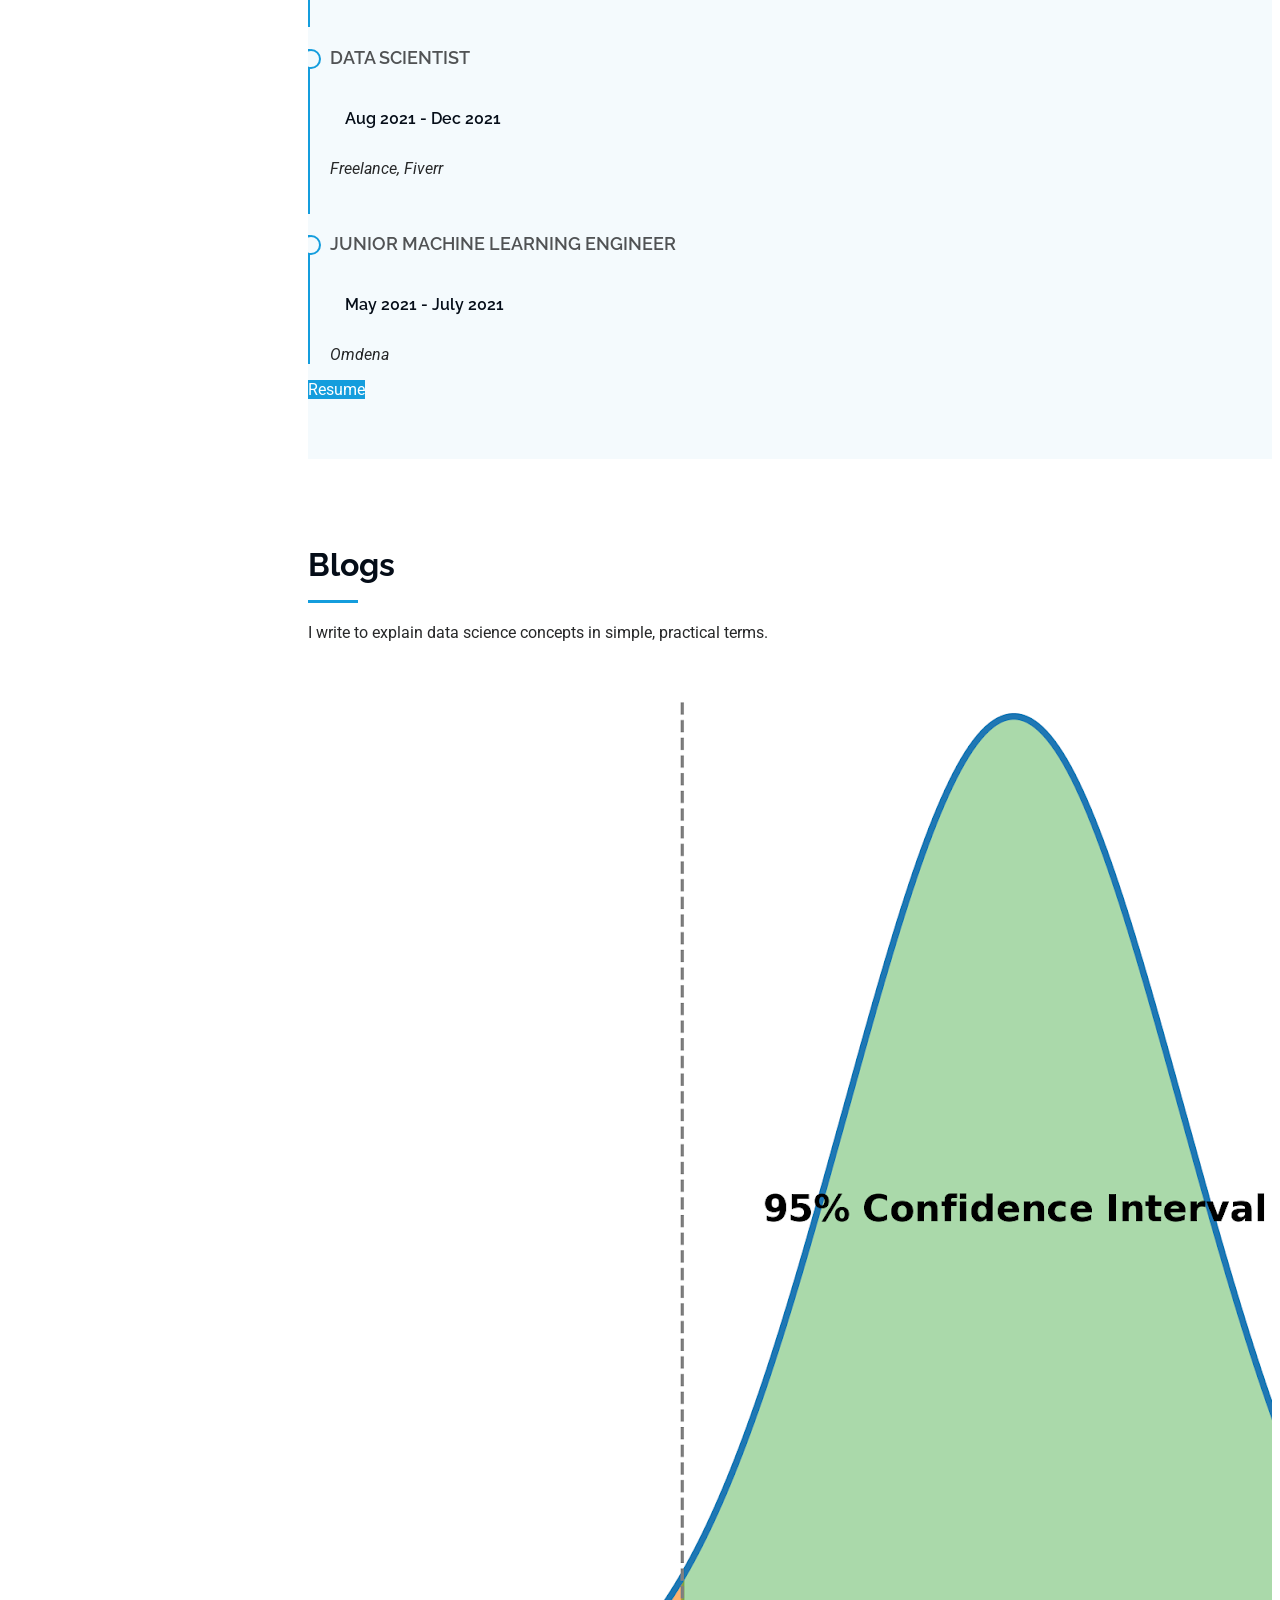
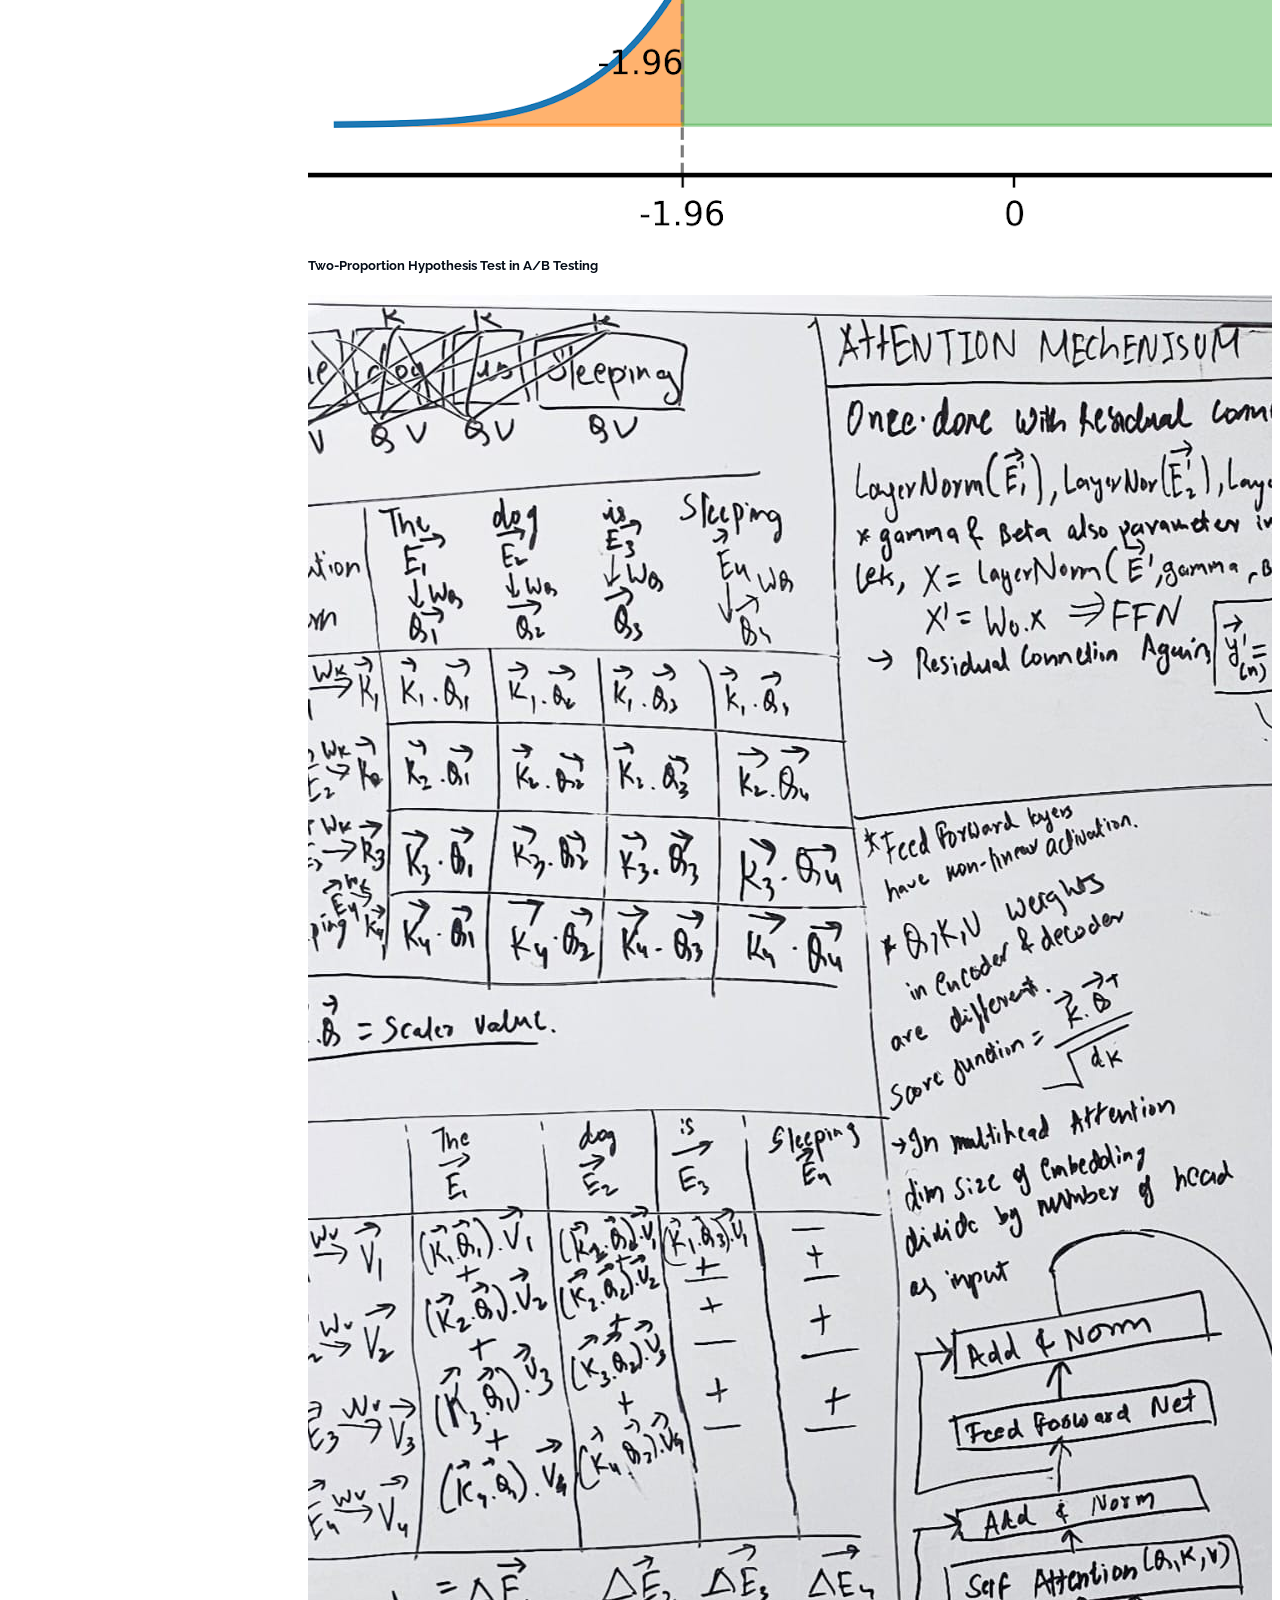
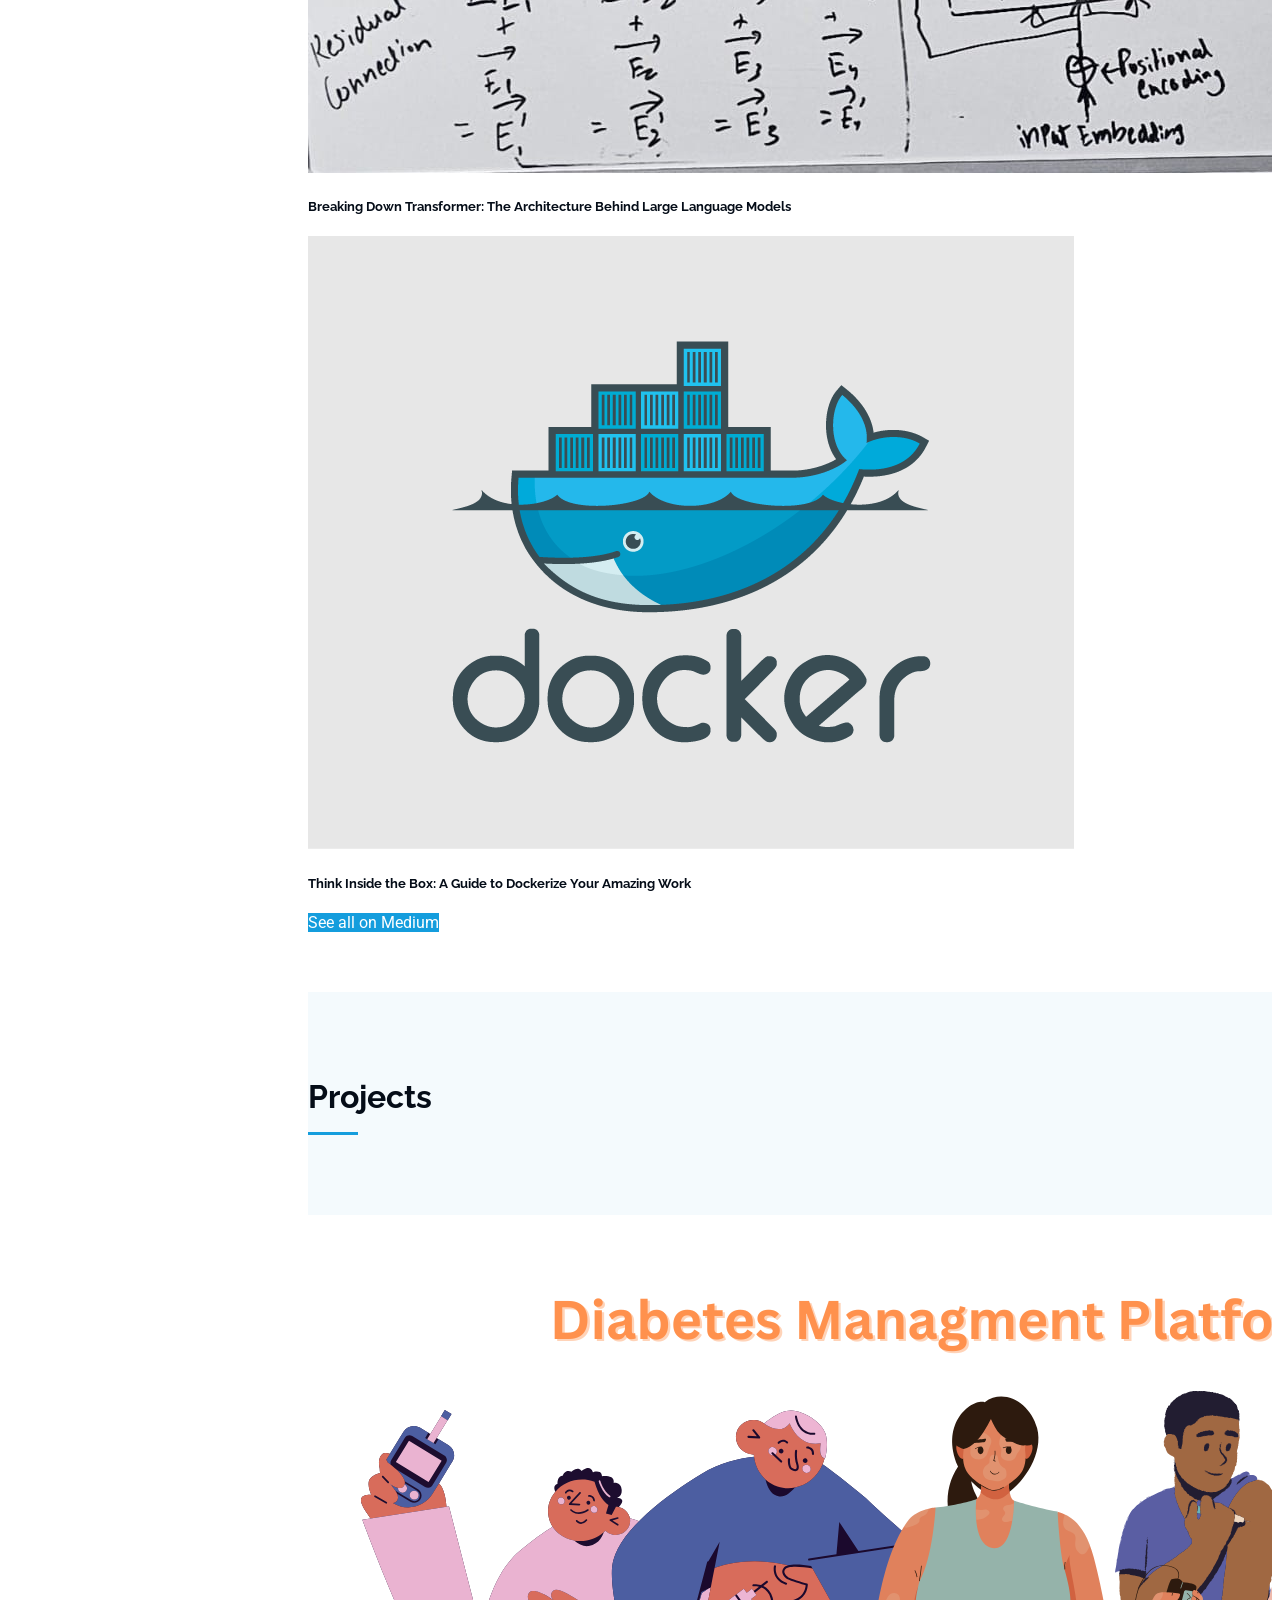
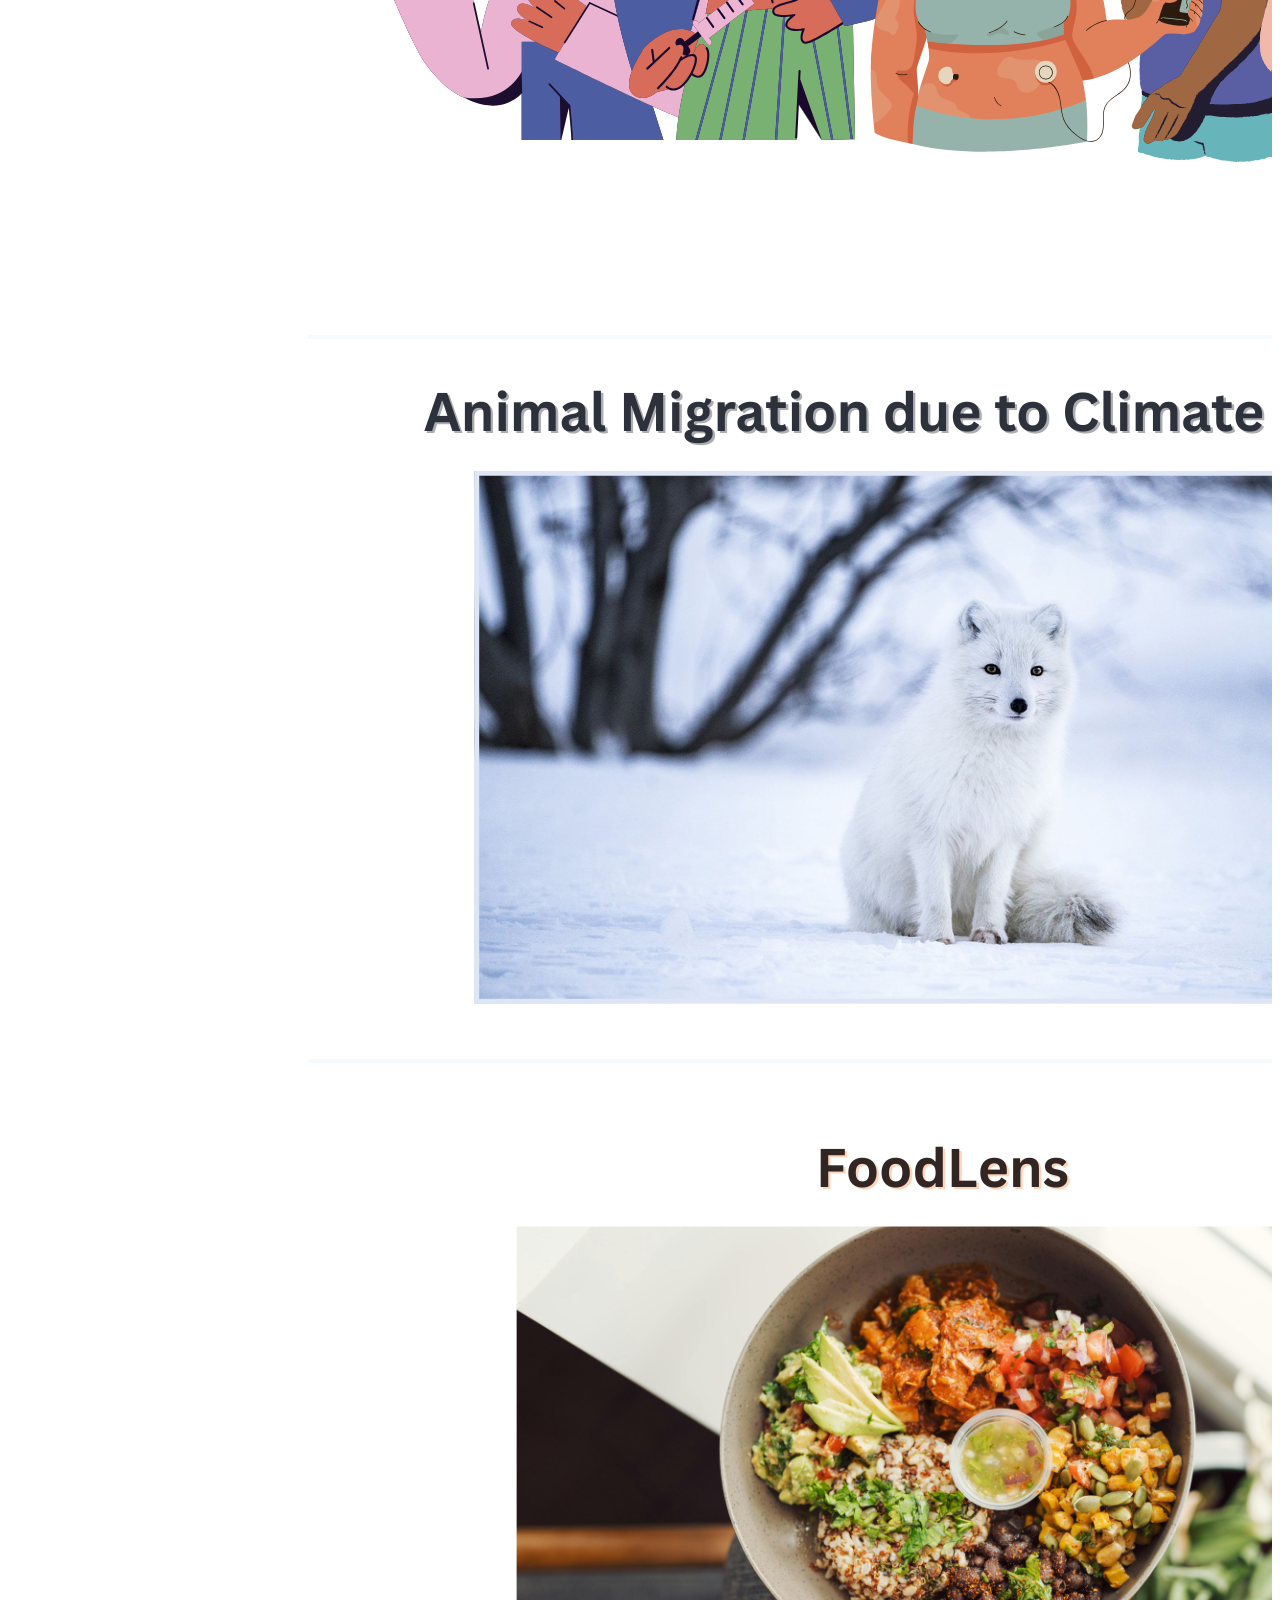
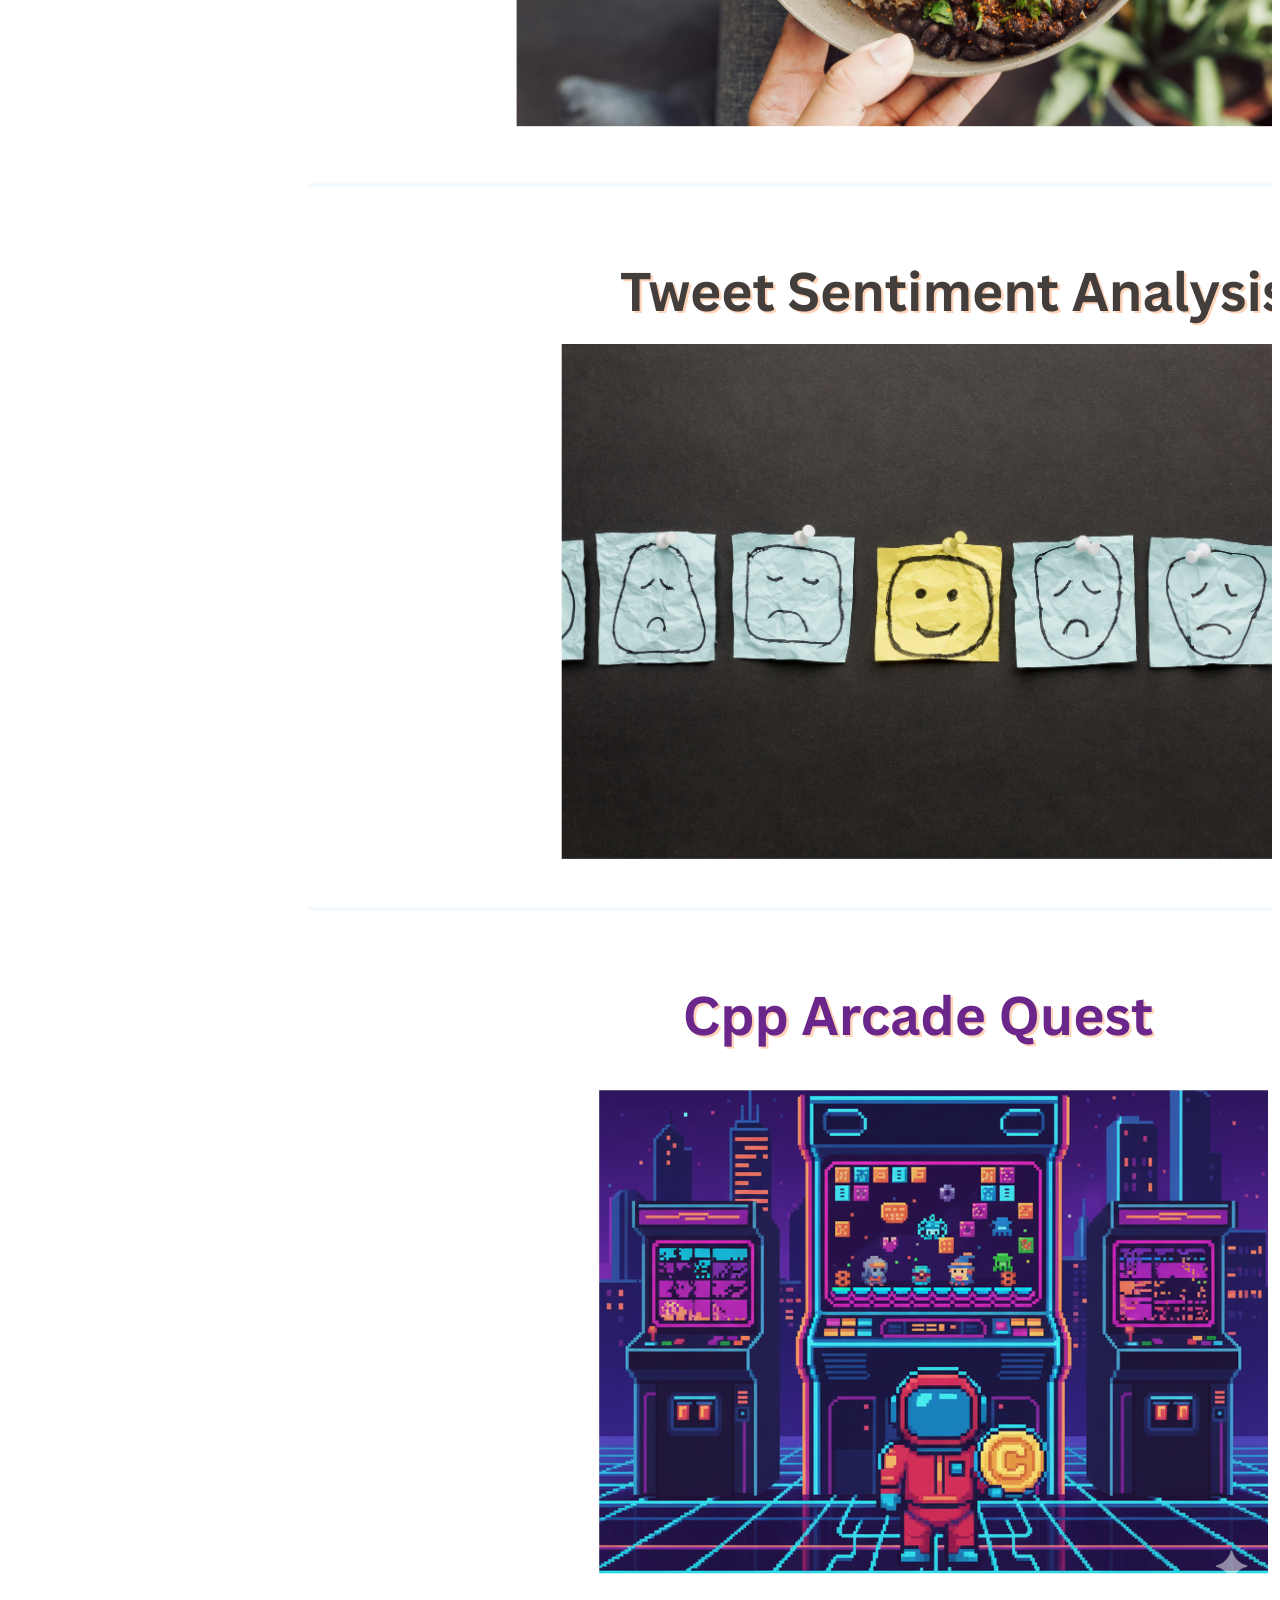
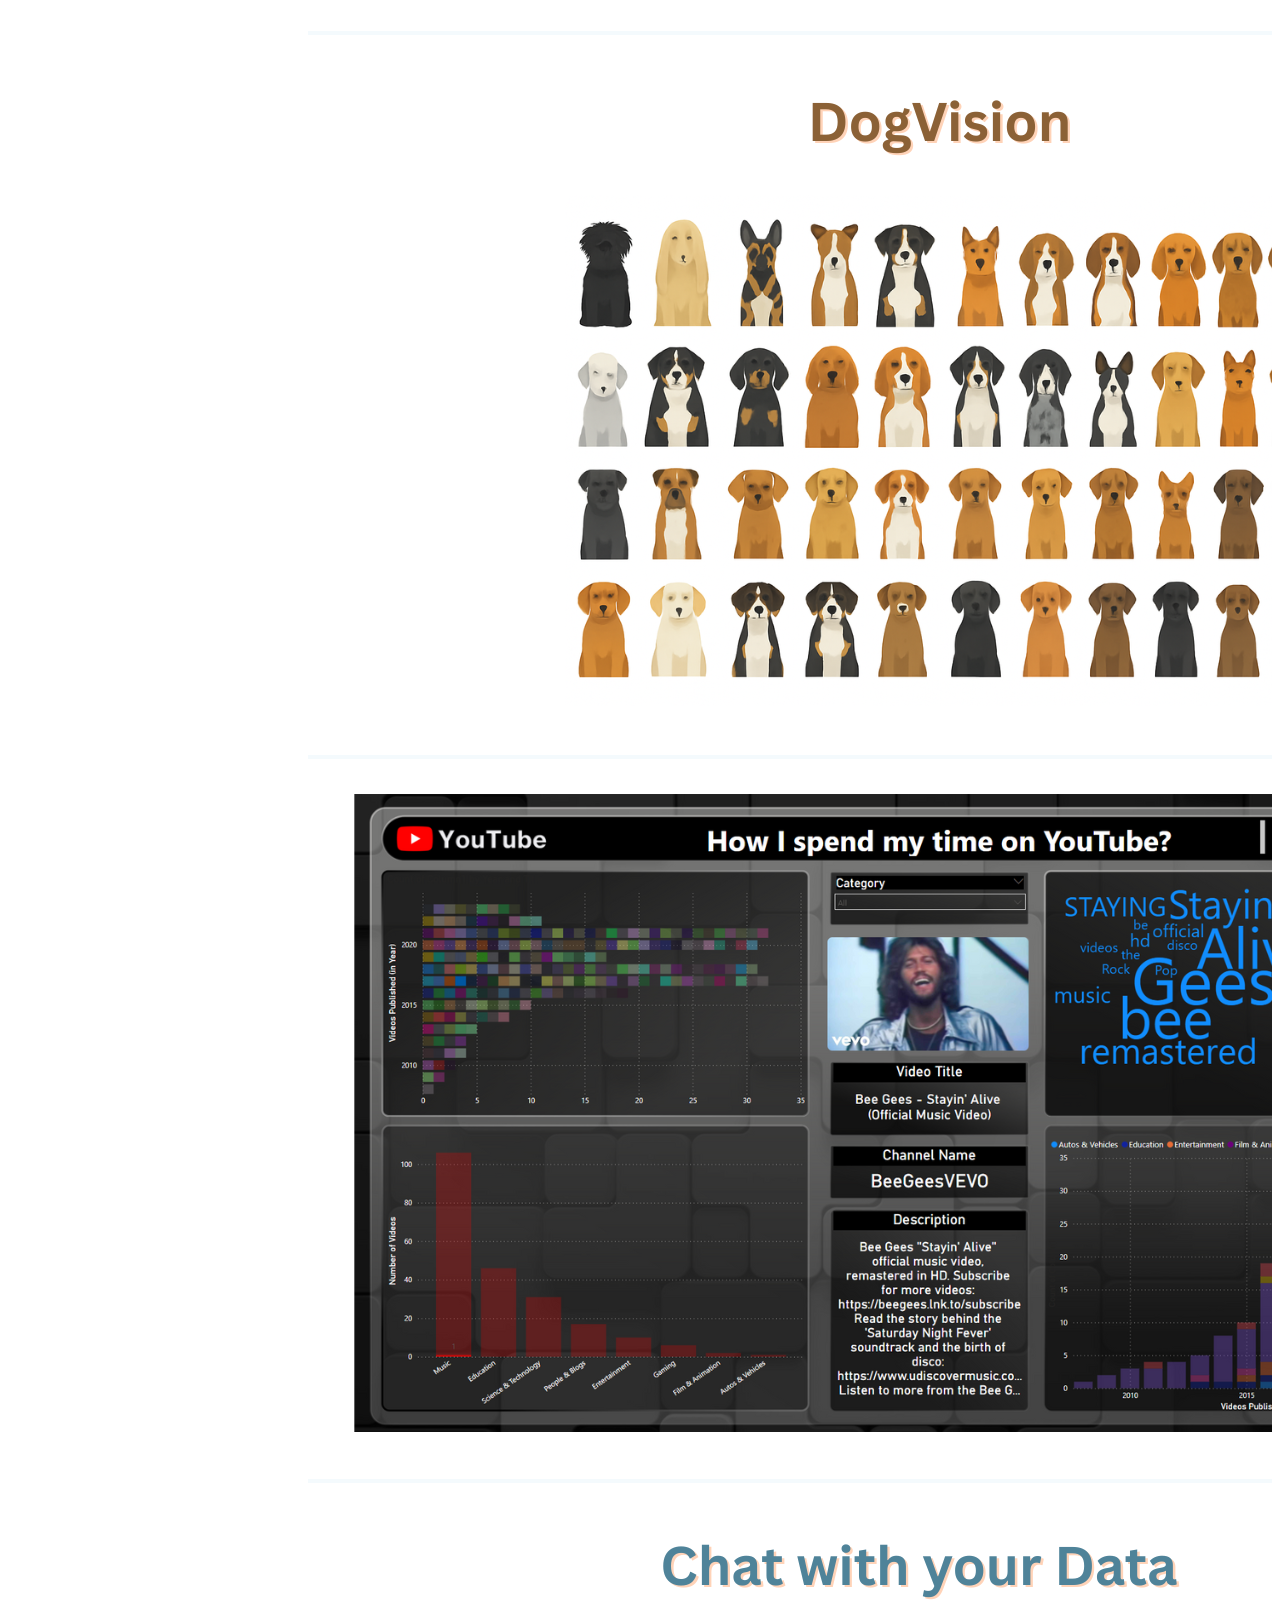
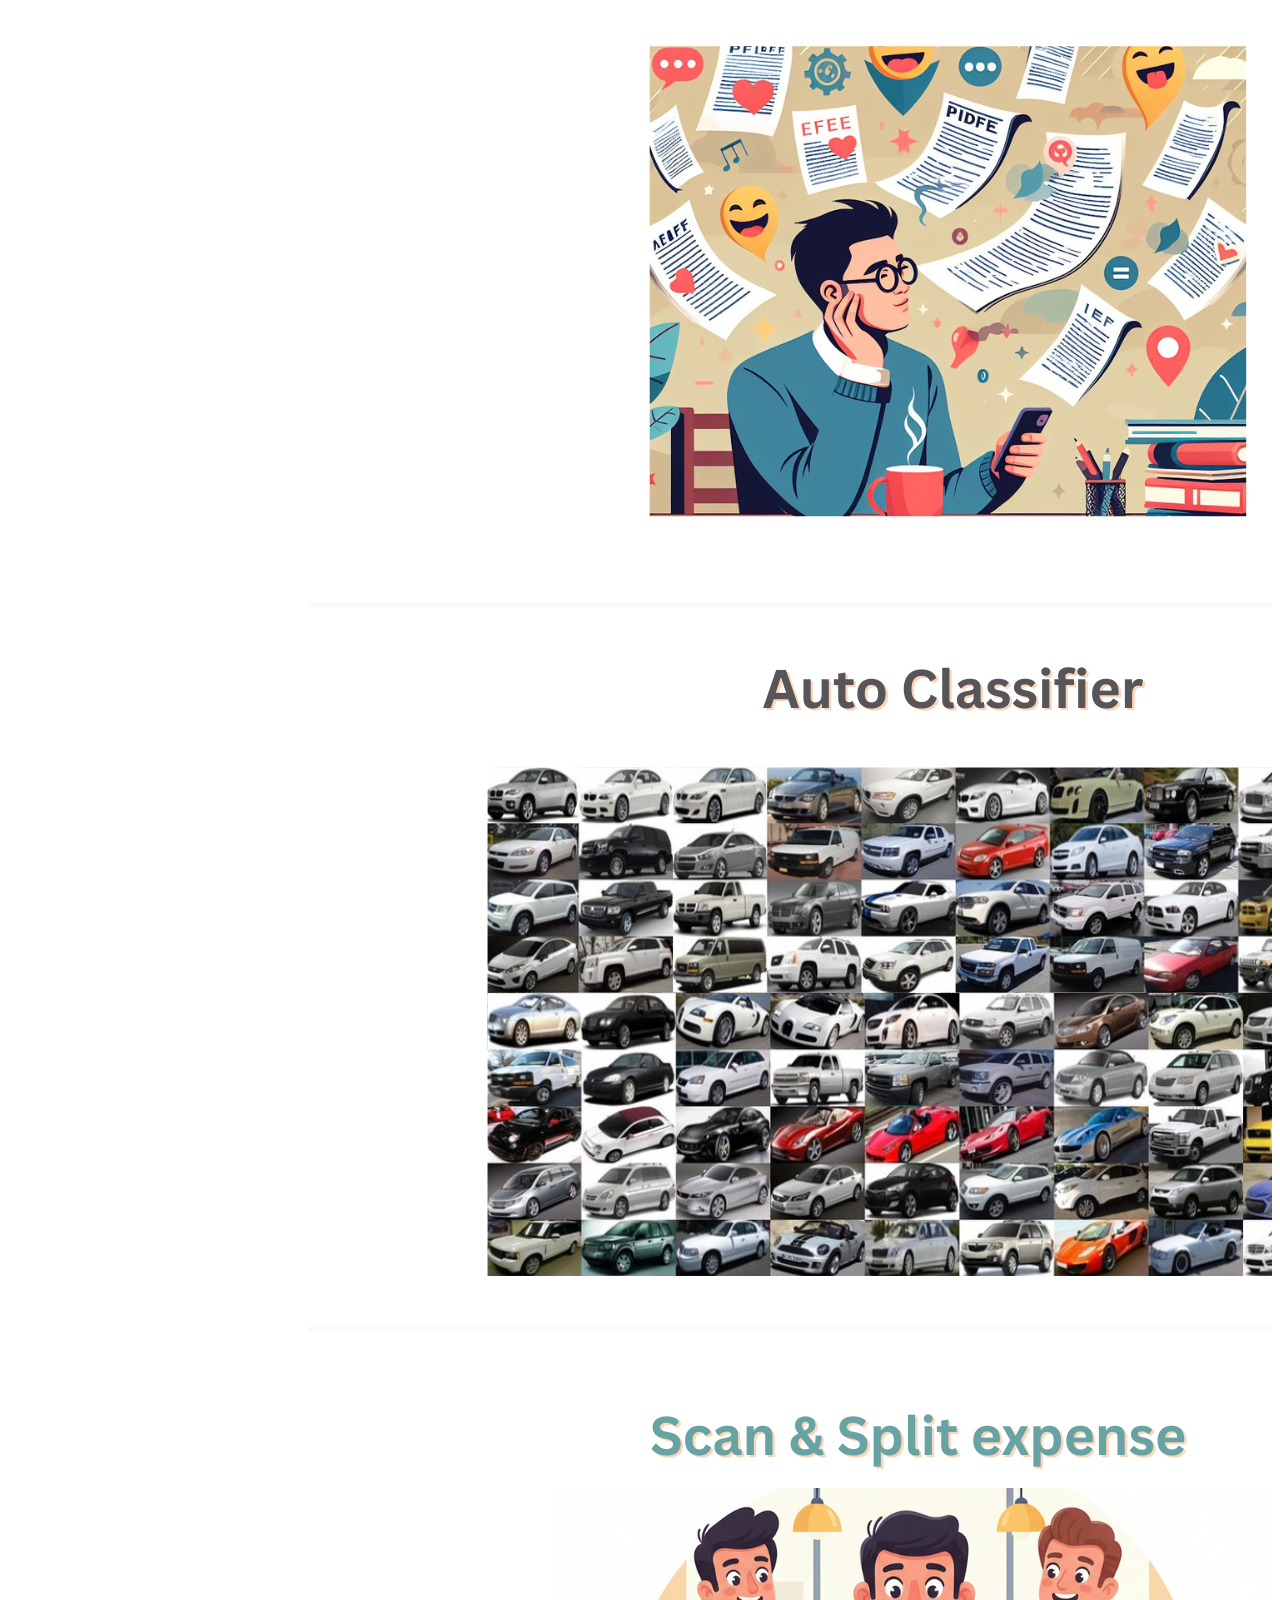
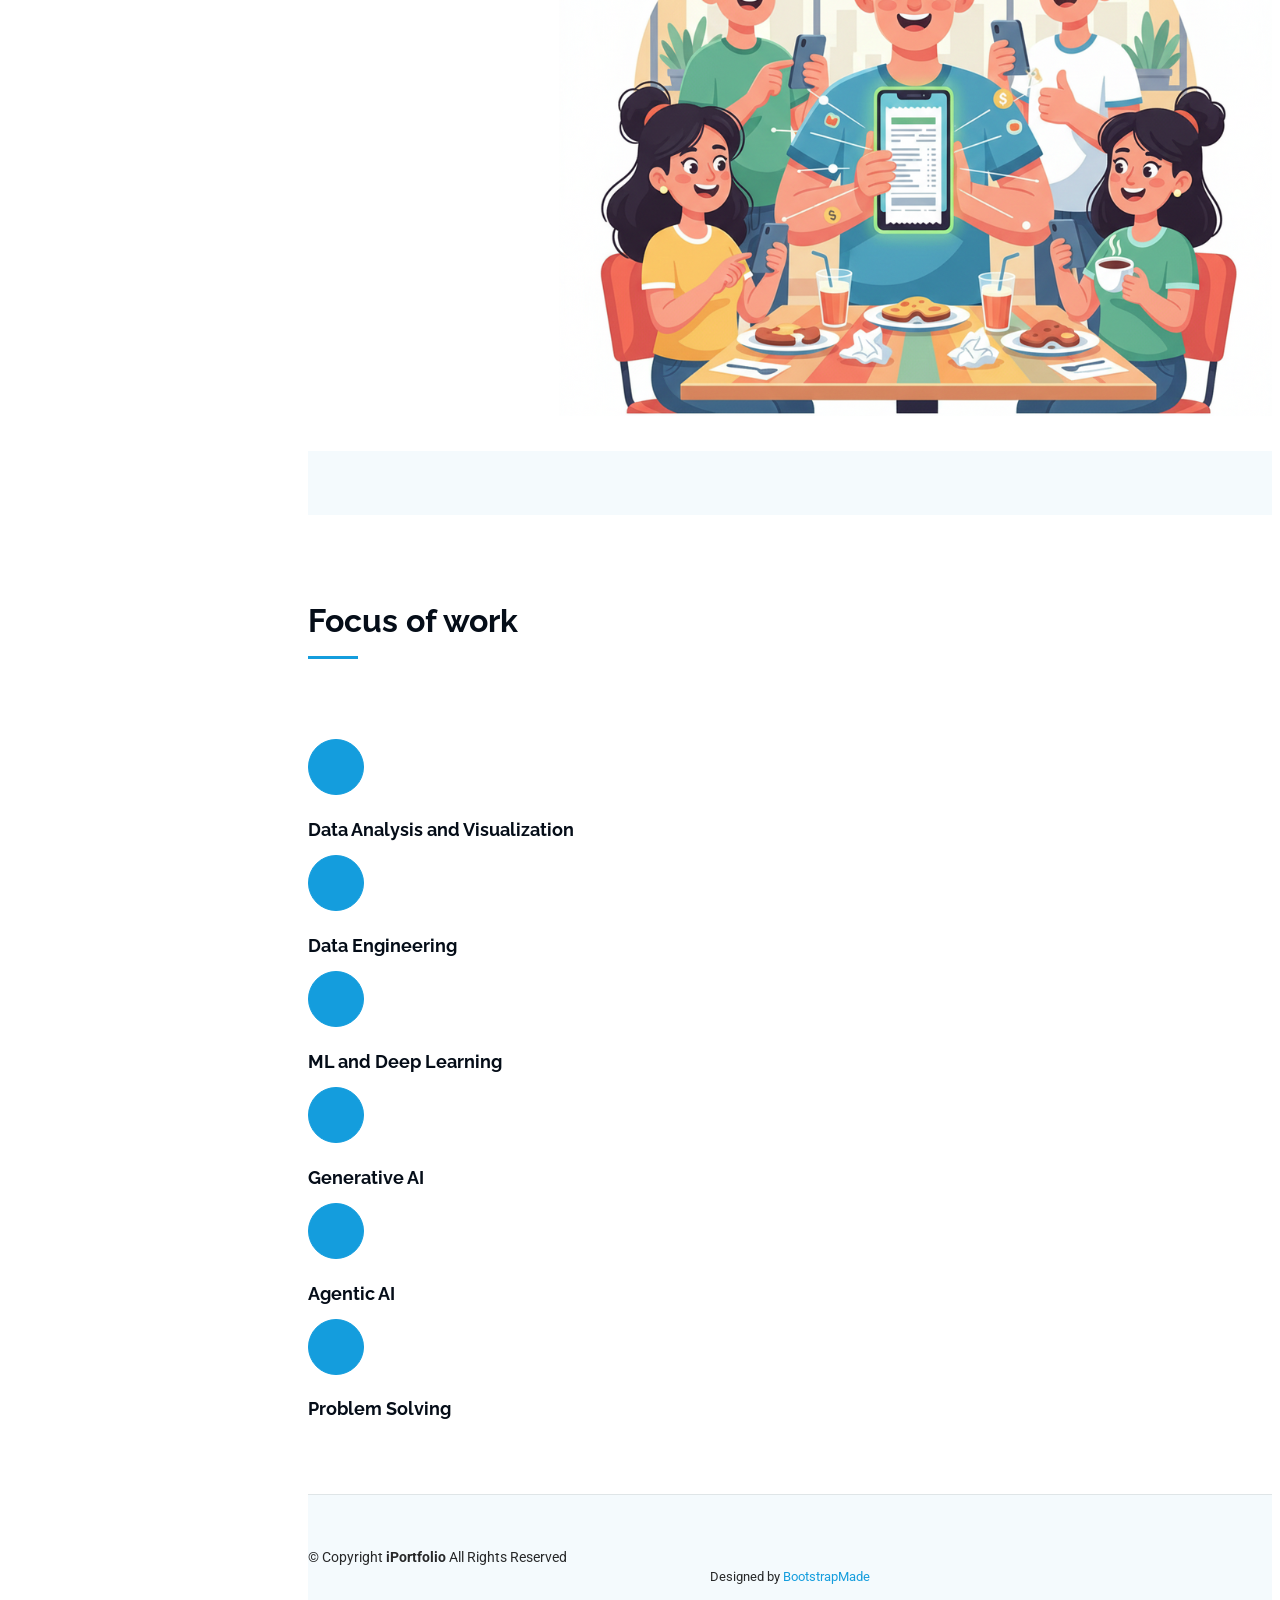
==== commit 2cf88958: "Update index.html" ====
--- a/index.html
+++ b/index.html
@@ -80,12 +80,12 @@
 
       <div class="container" data-aos="fade-up" data-aos-delay="100" style="position: relative; z-index: 1; text-align: left; max-width: 600px; margin-left: 50px;">
         <h2>Gaurang Solanki</h2>
-        <p>I'm <span class="typed" data-typed-items="Data Scientist, ML Engineer, Developer">Data Scientist</span>
+        <!-- <p>I'm <span class="typed" data-typed-items="Data Scientist, ML Engineer, Developer">Data Scientist</span>
           <span class="typed-cursor typed-cursor--blink" aria-hidden="true"></span>
+          <span class="typed-cursor typed-cursor--blink" aria-hidden="true"></span></p> -->
+        <p>I'm a <span class="typed" id="typedRoles"></span>
           <span class="typed-cursor typed-cursor--blink" aria-hidden="true"></span></p>
-        <!-- <p>I'm a <span class="typed" id="typedRoles"></span> -->
-          <!-- <span class="typed-cursor typed-cursor--blink" aria-hidden="true"></span></p> -->
-        <!-- <p class="pitch" id="rolePitch" style="font-style: italic;"></p> -->
+        <p class="pitch" id="rolePitch" style="font-style: italic;"></p>
       </div>
 
 
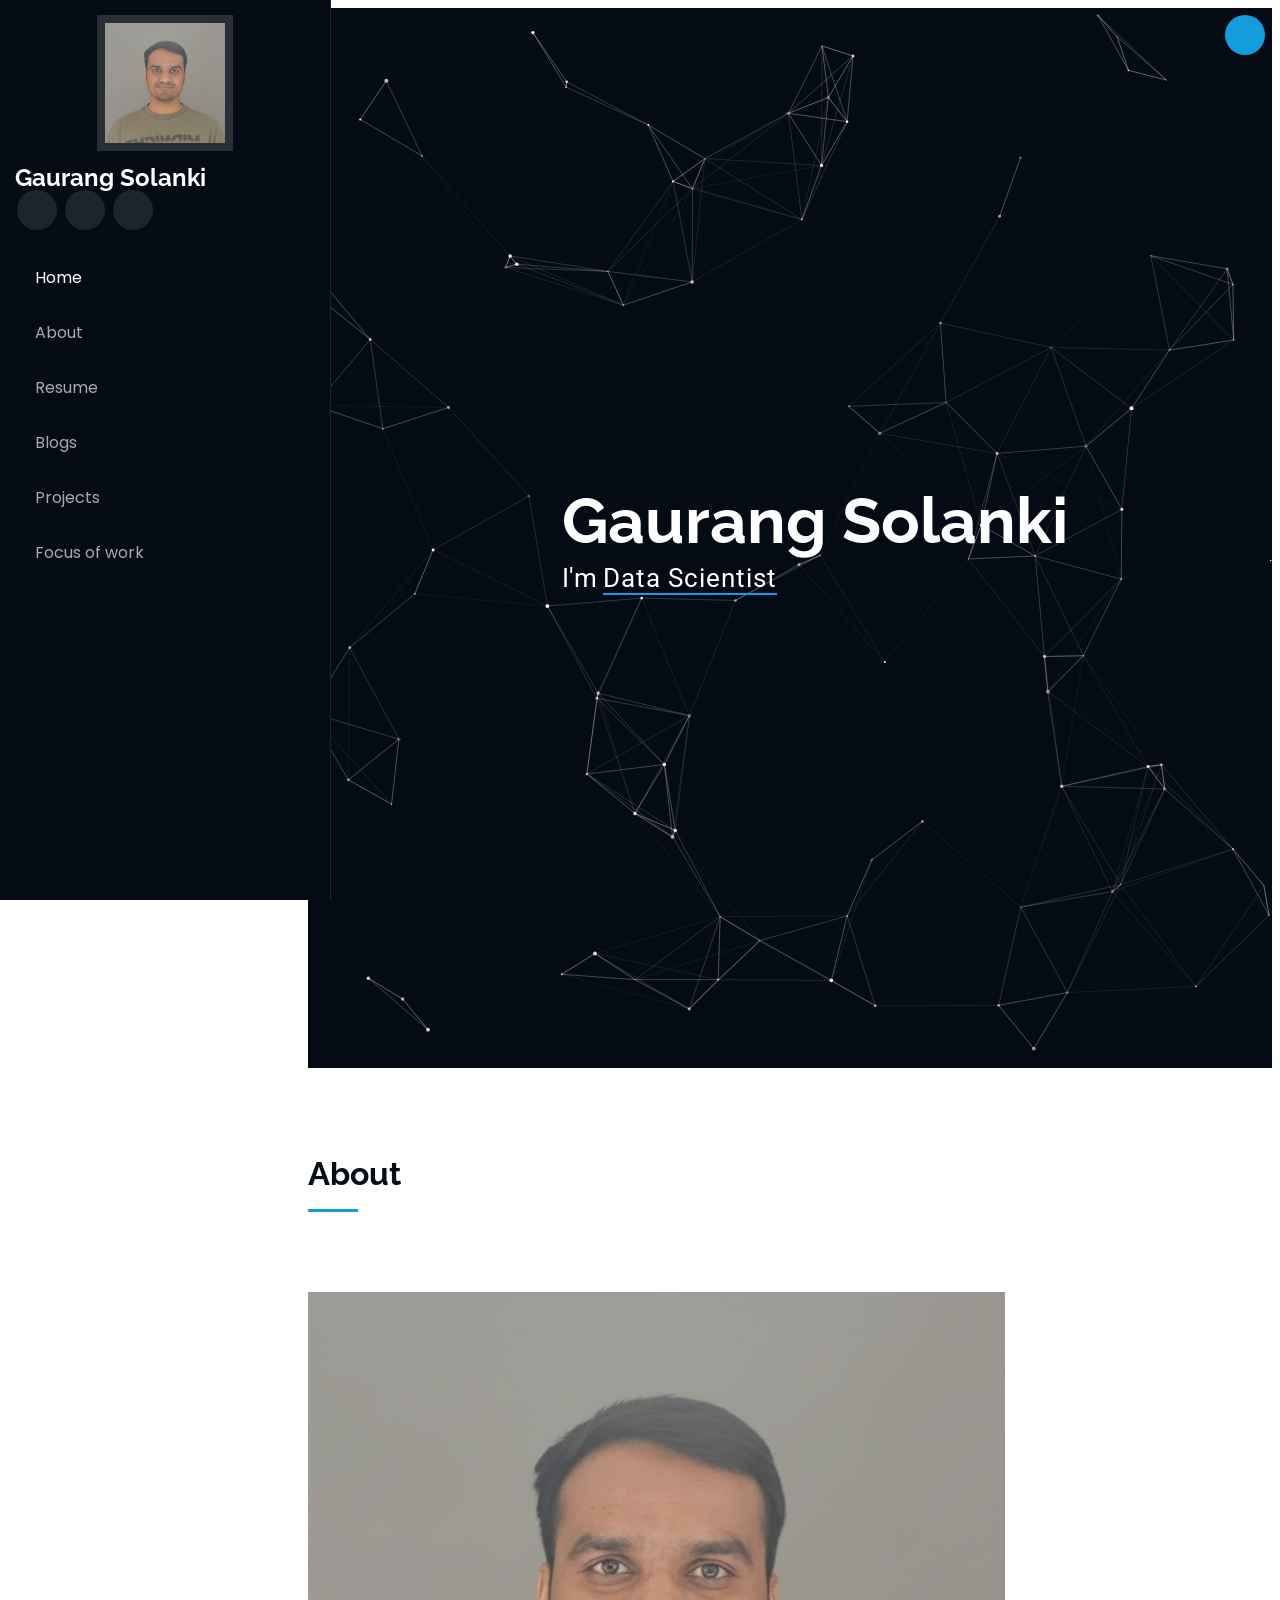
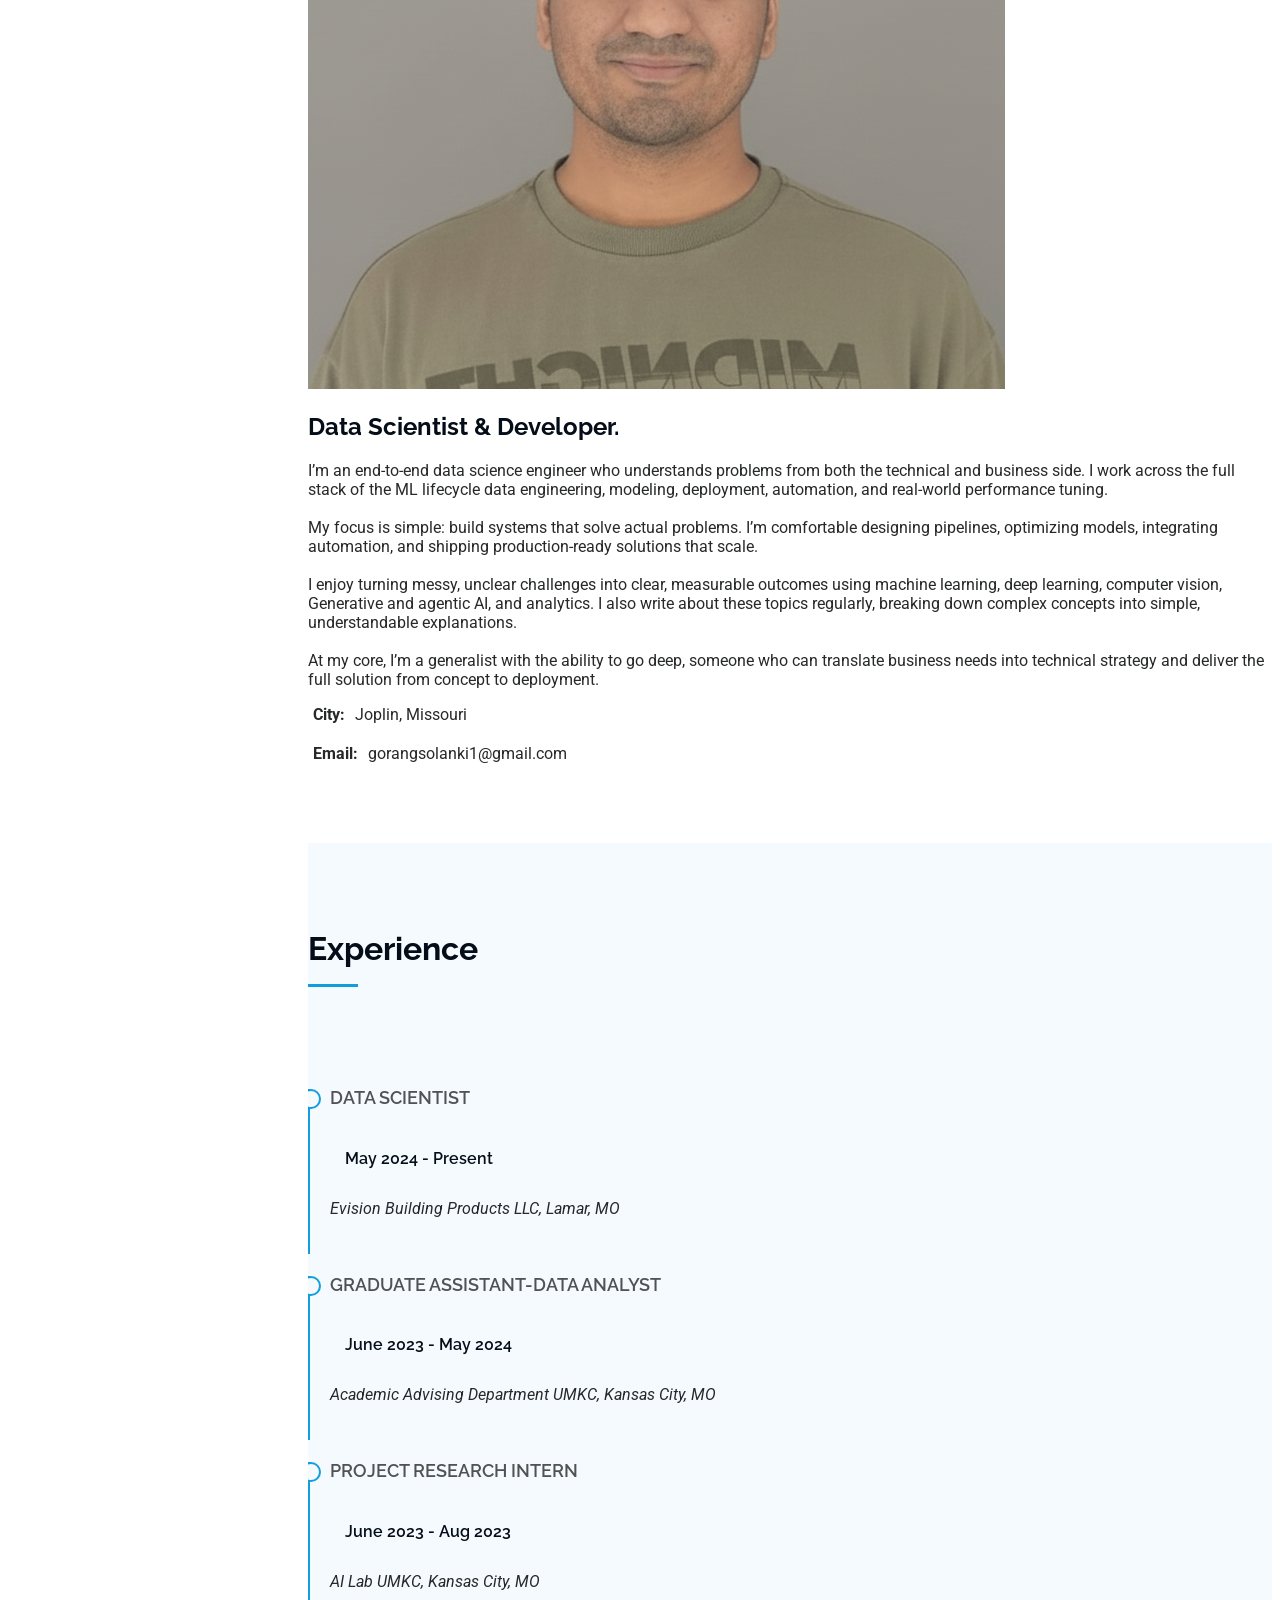
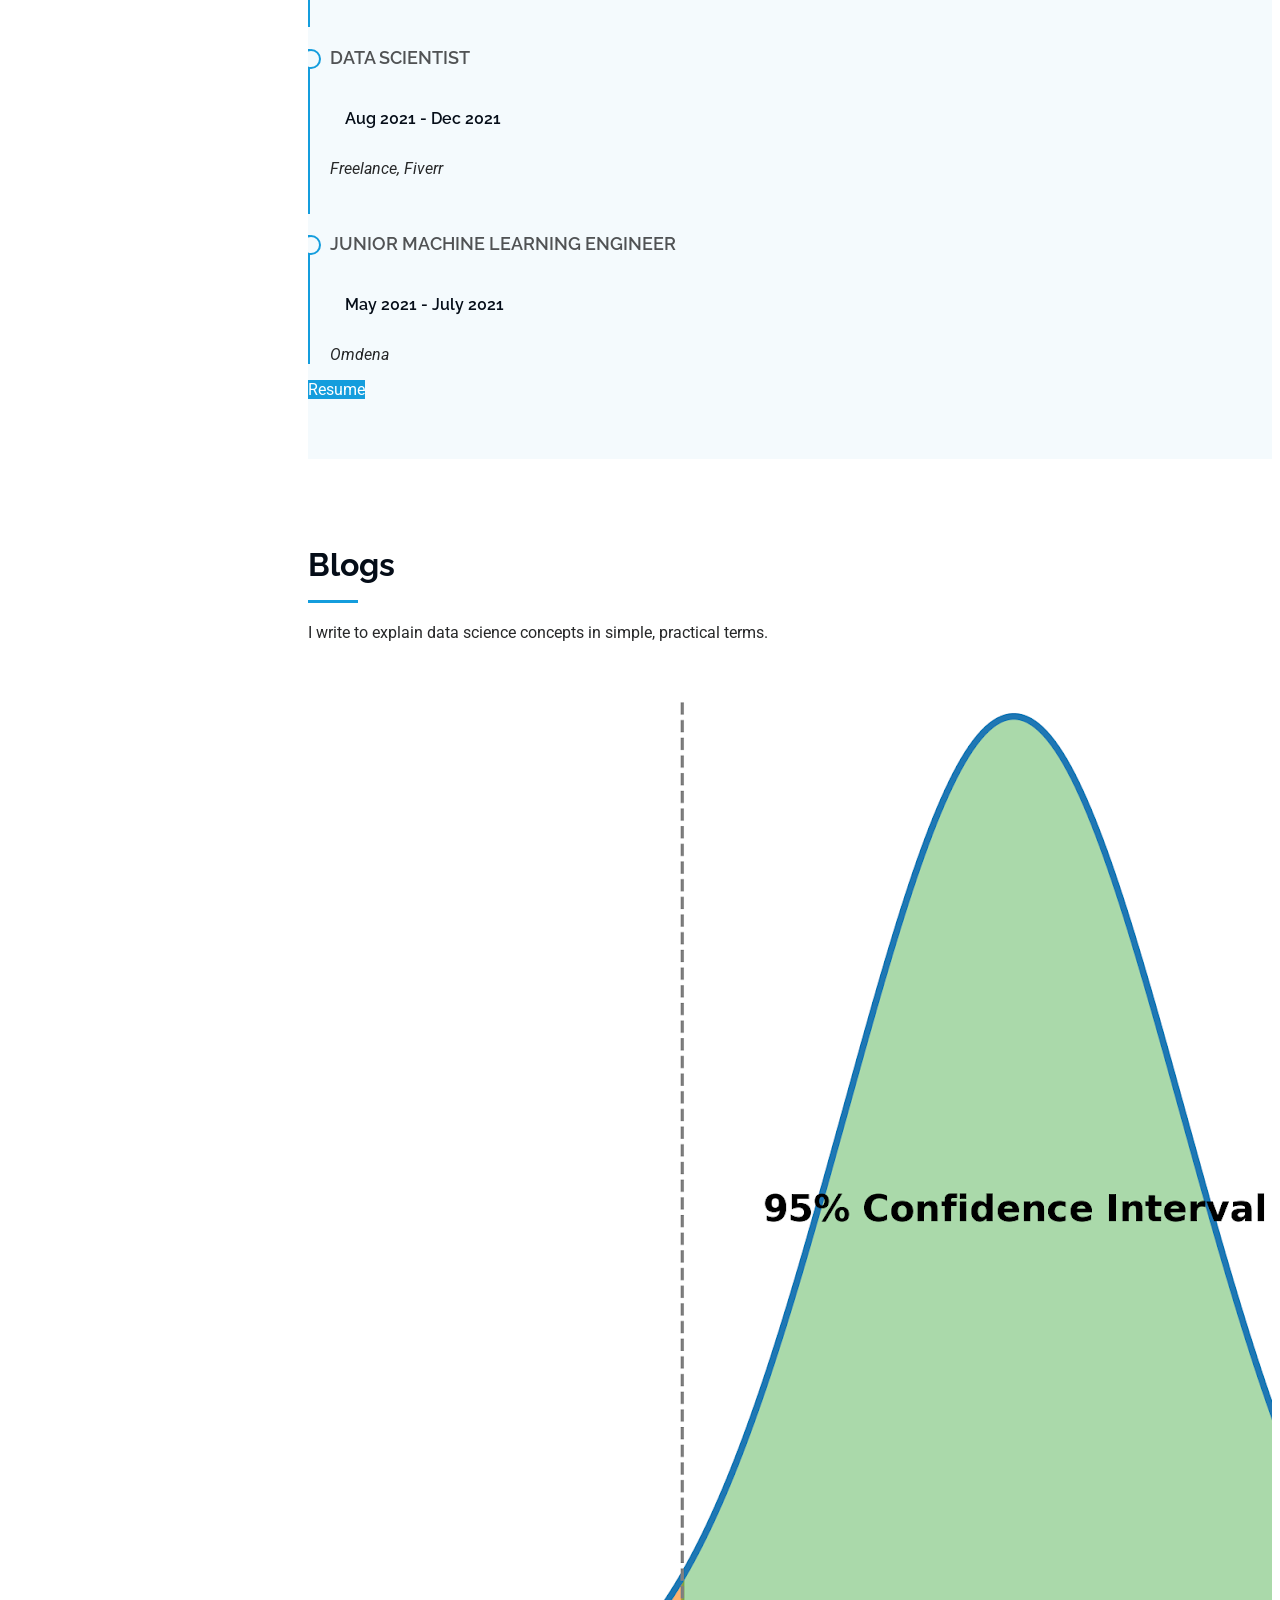
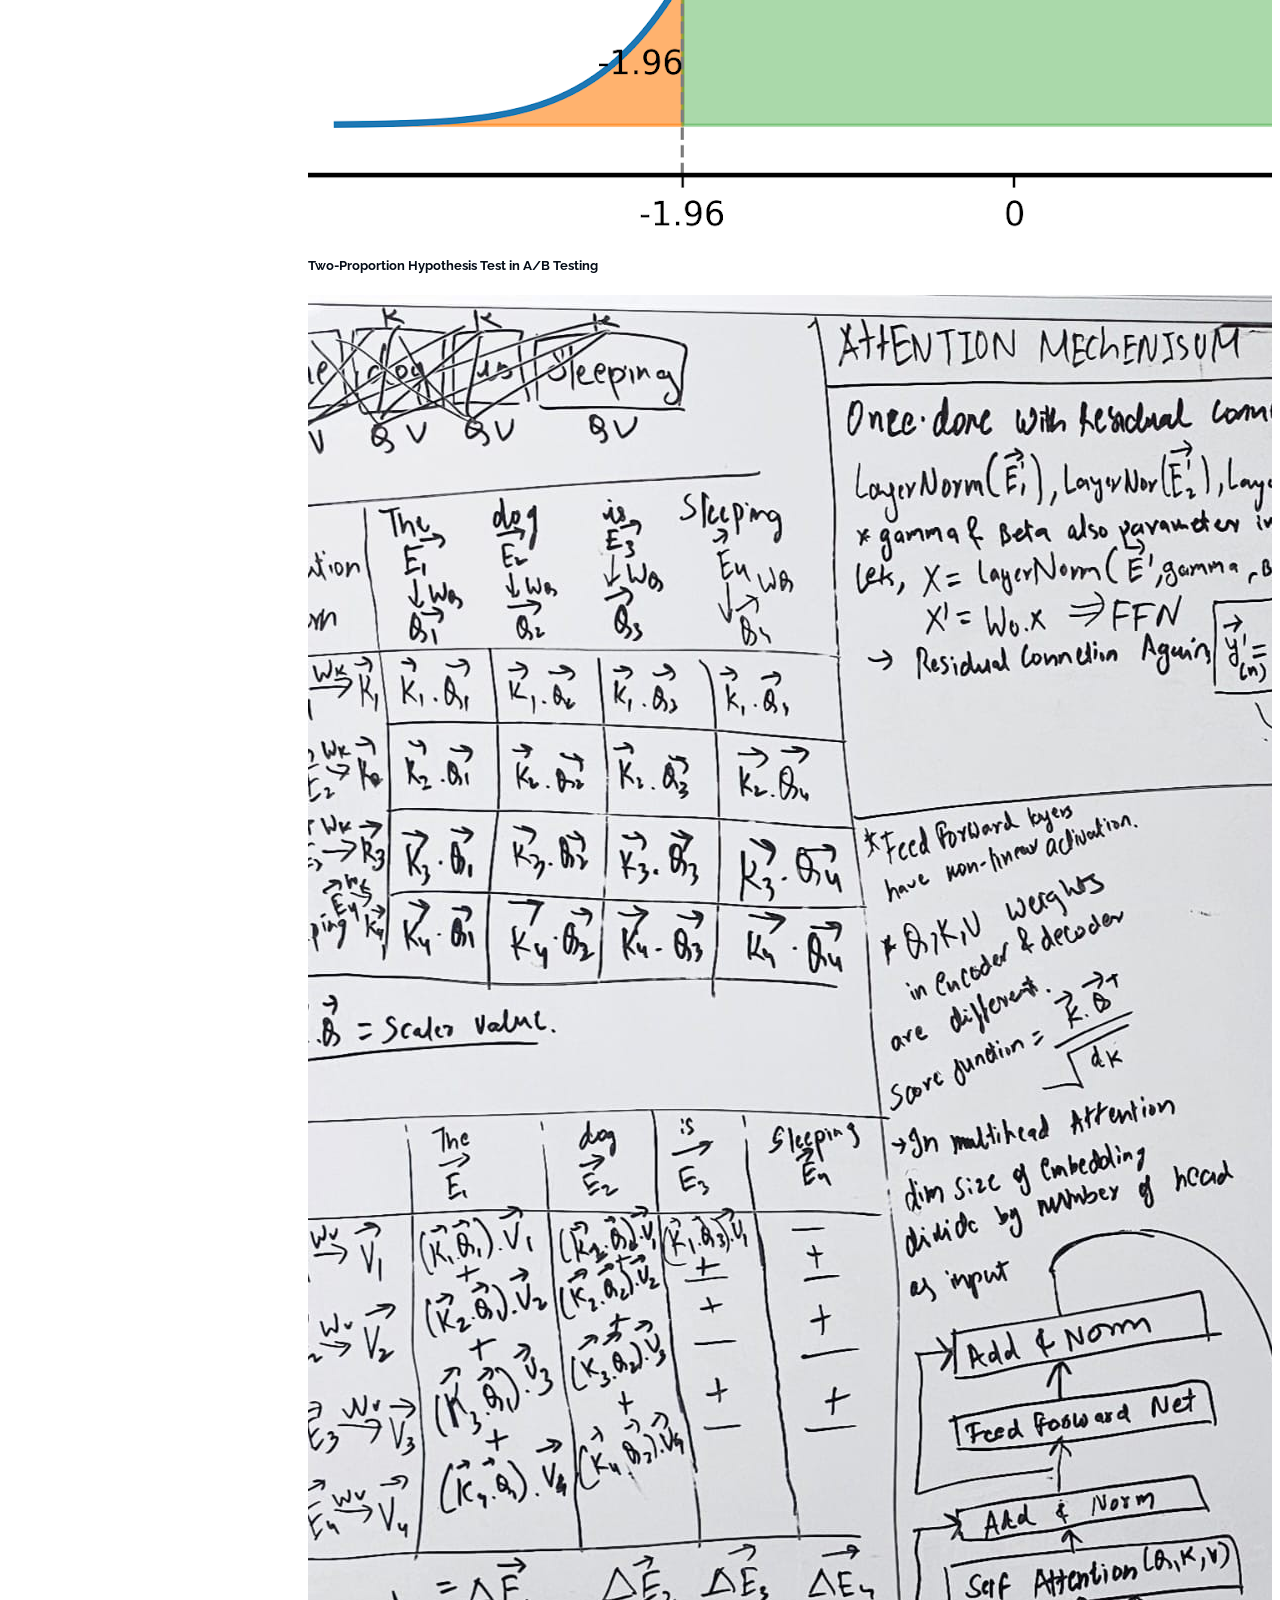
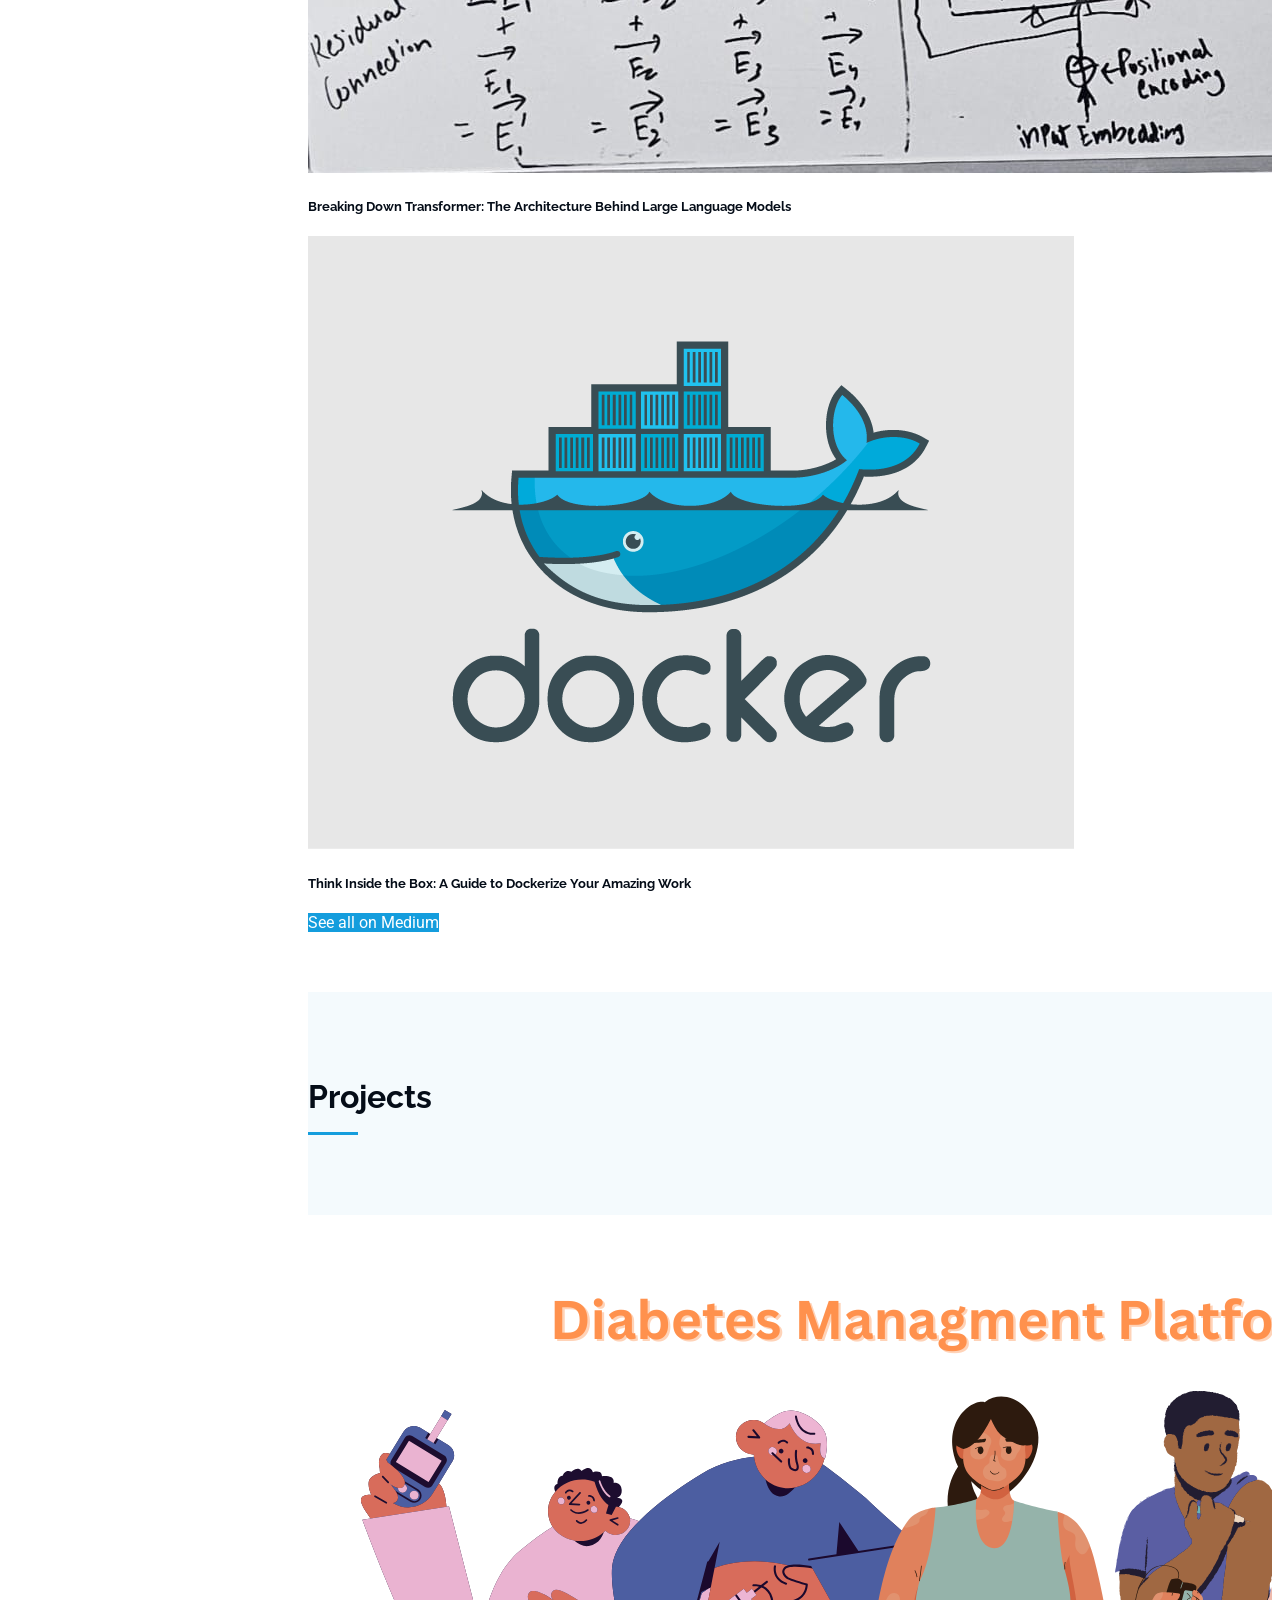
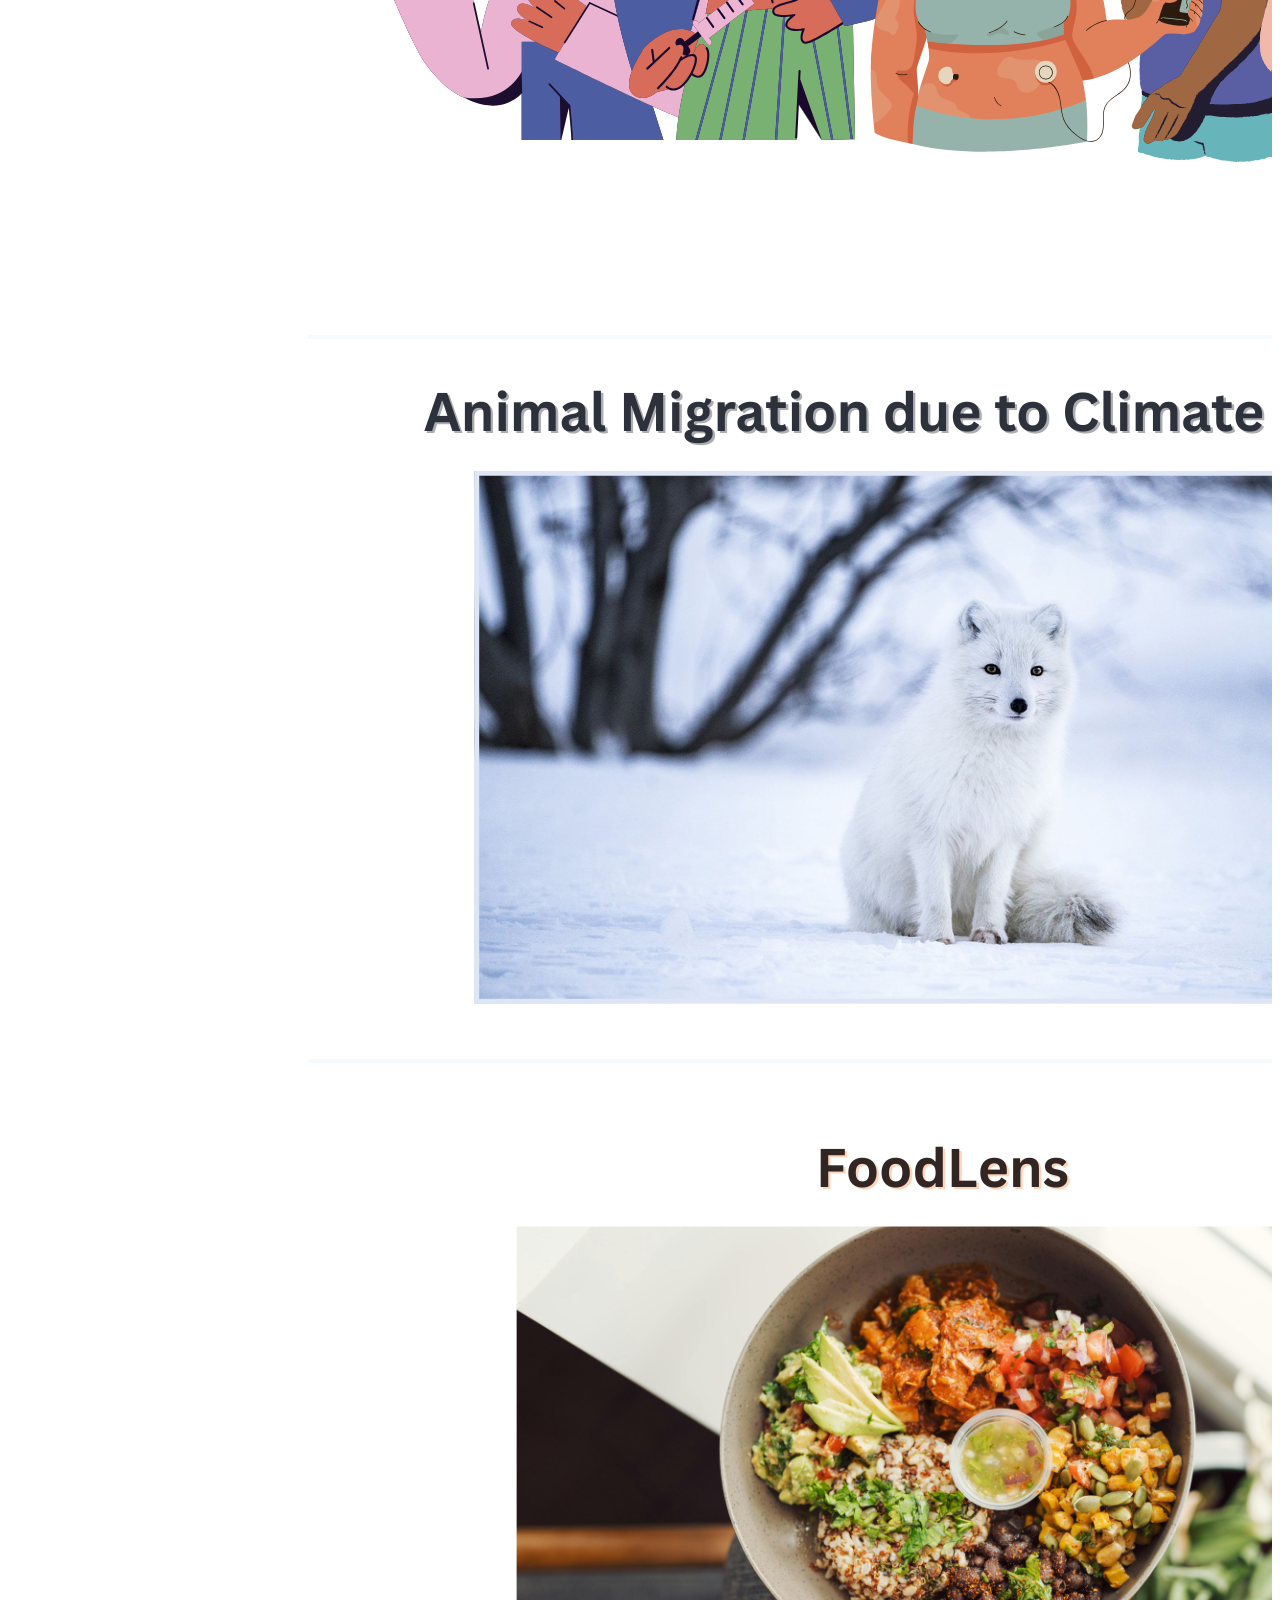
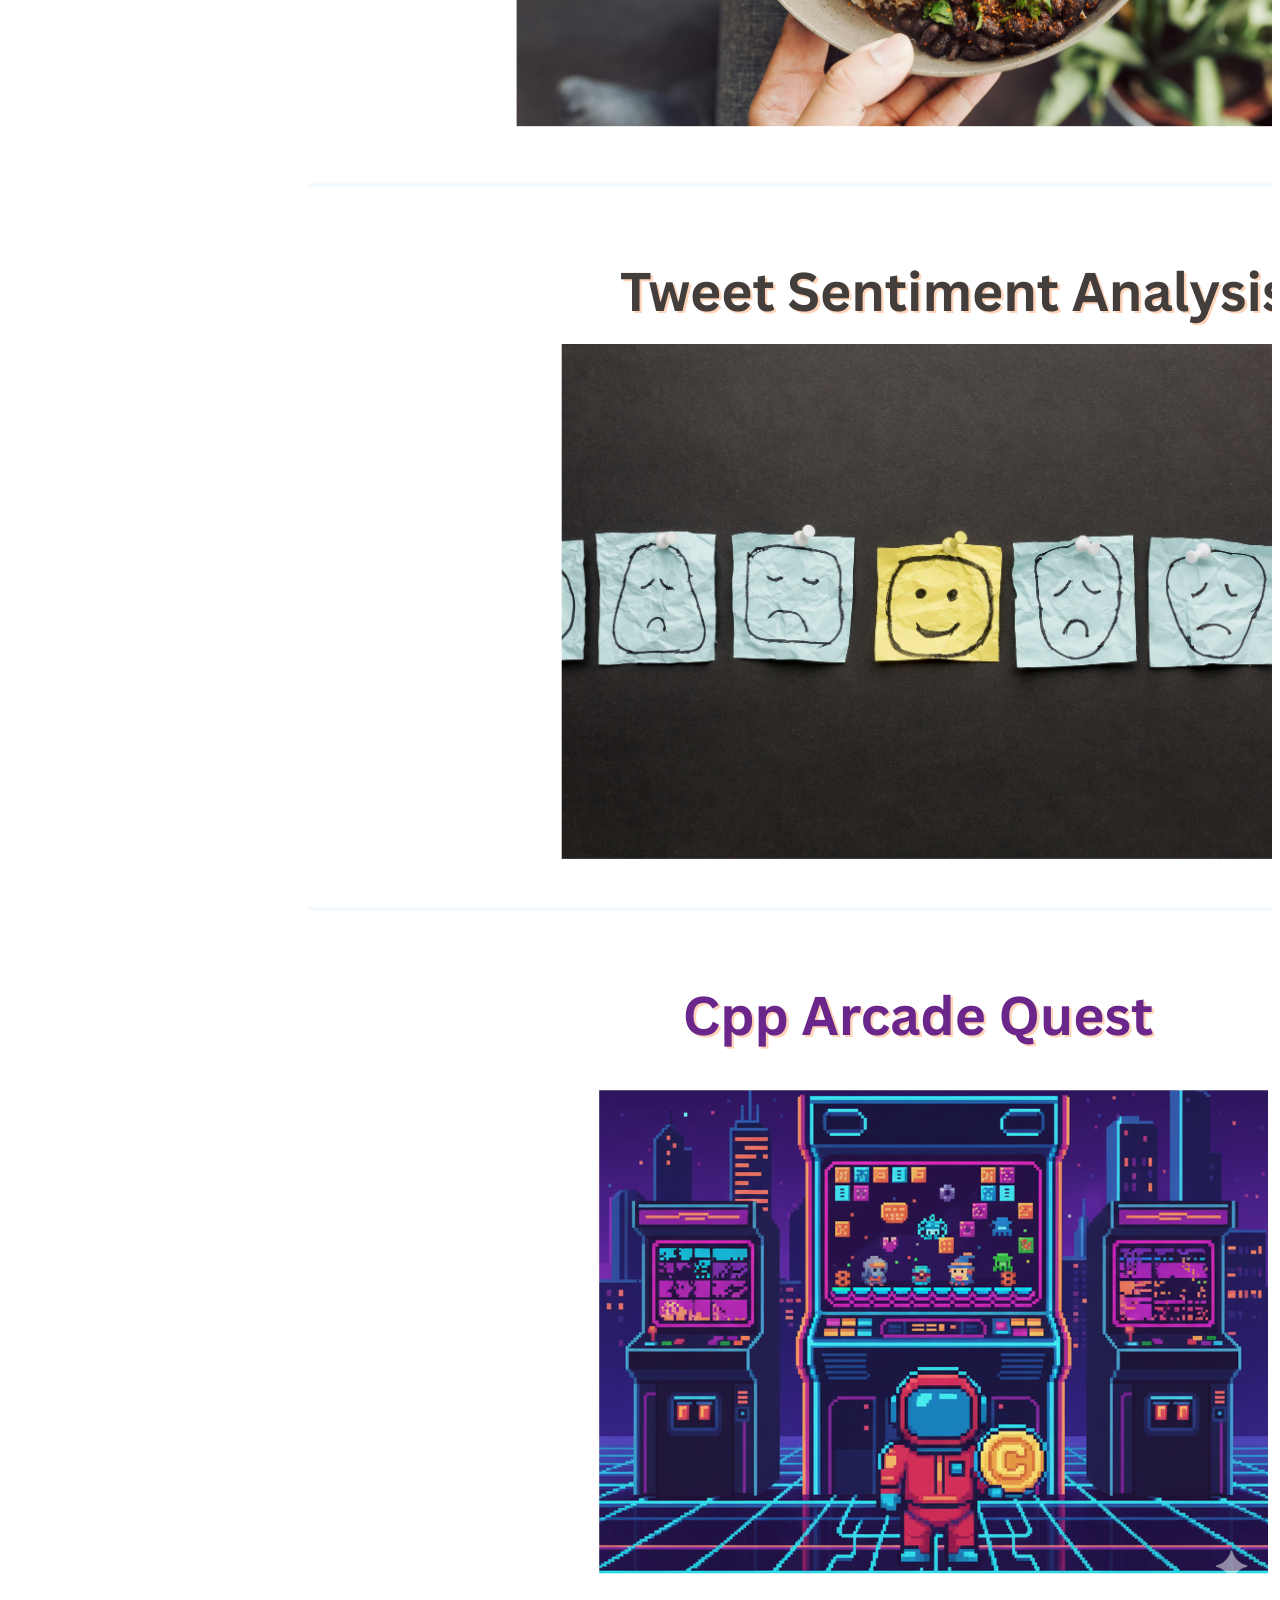
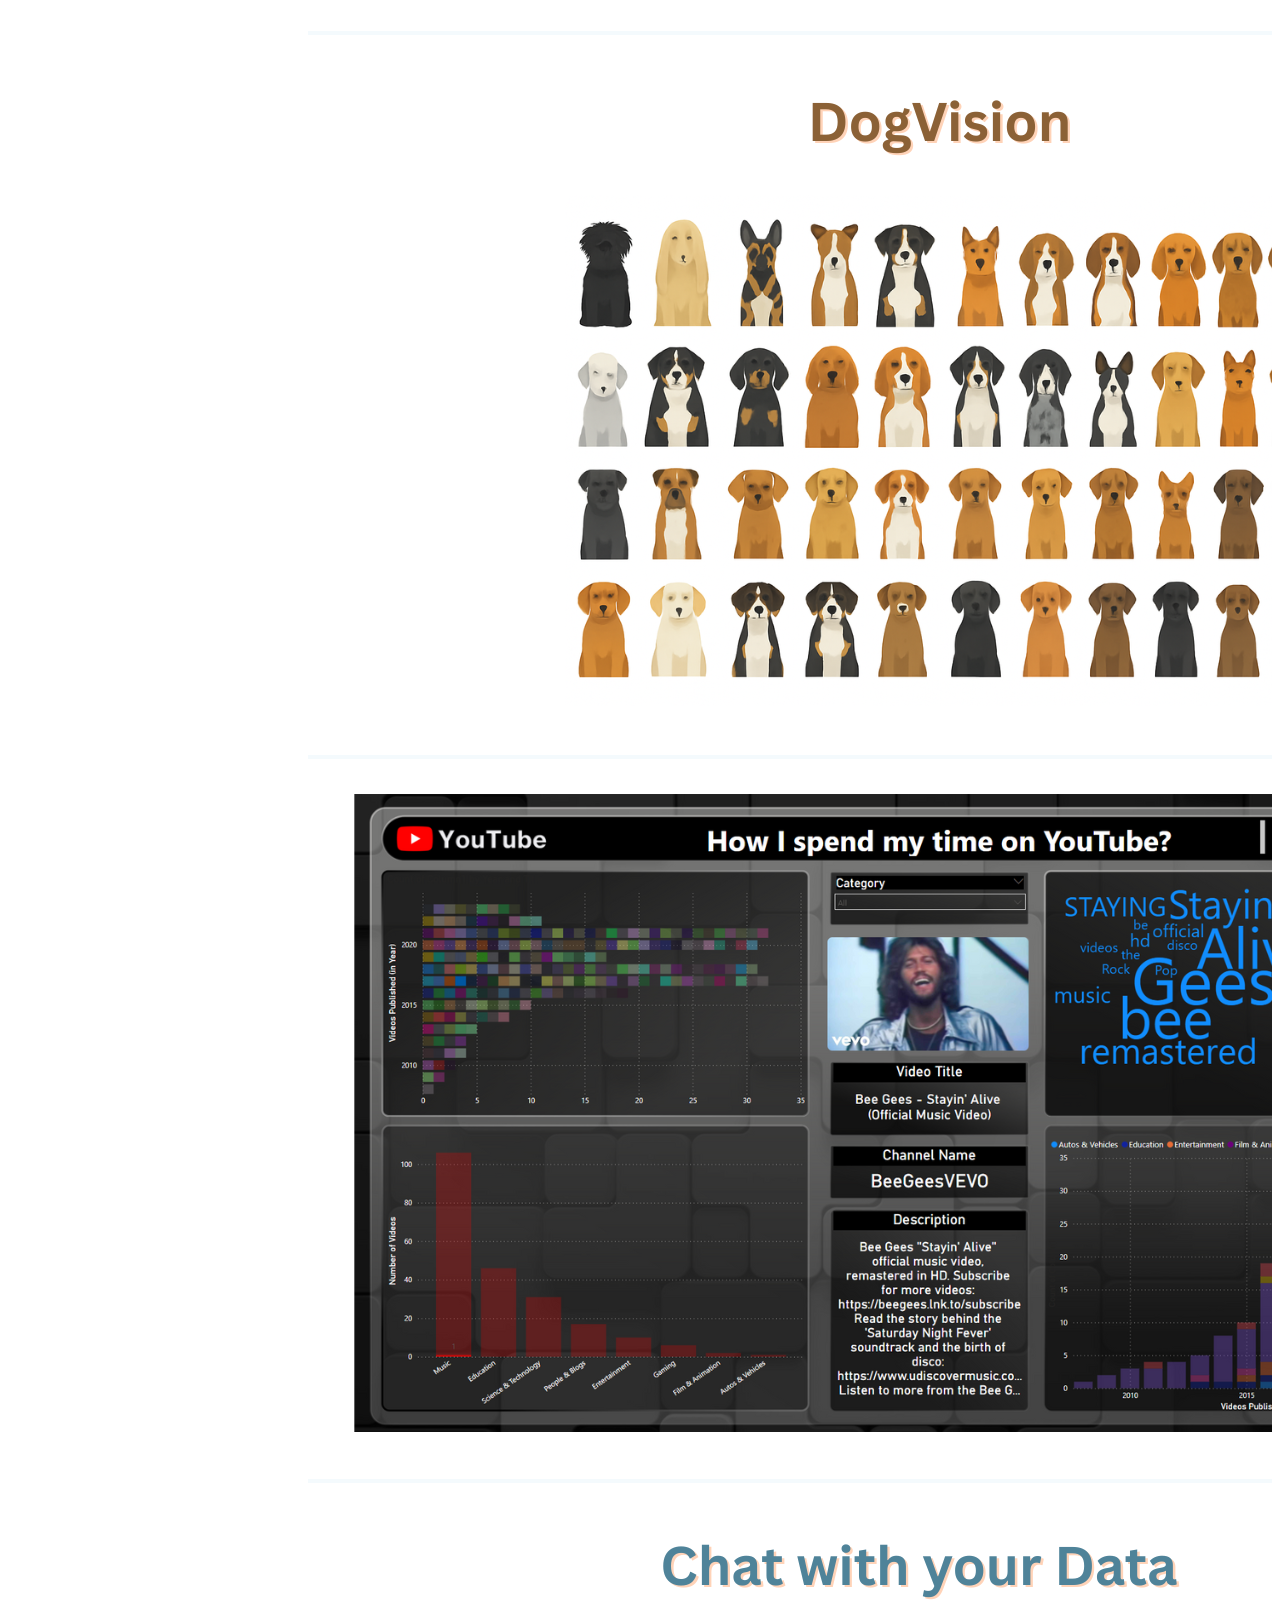
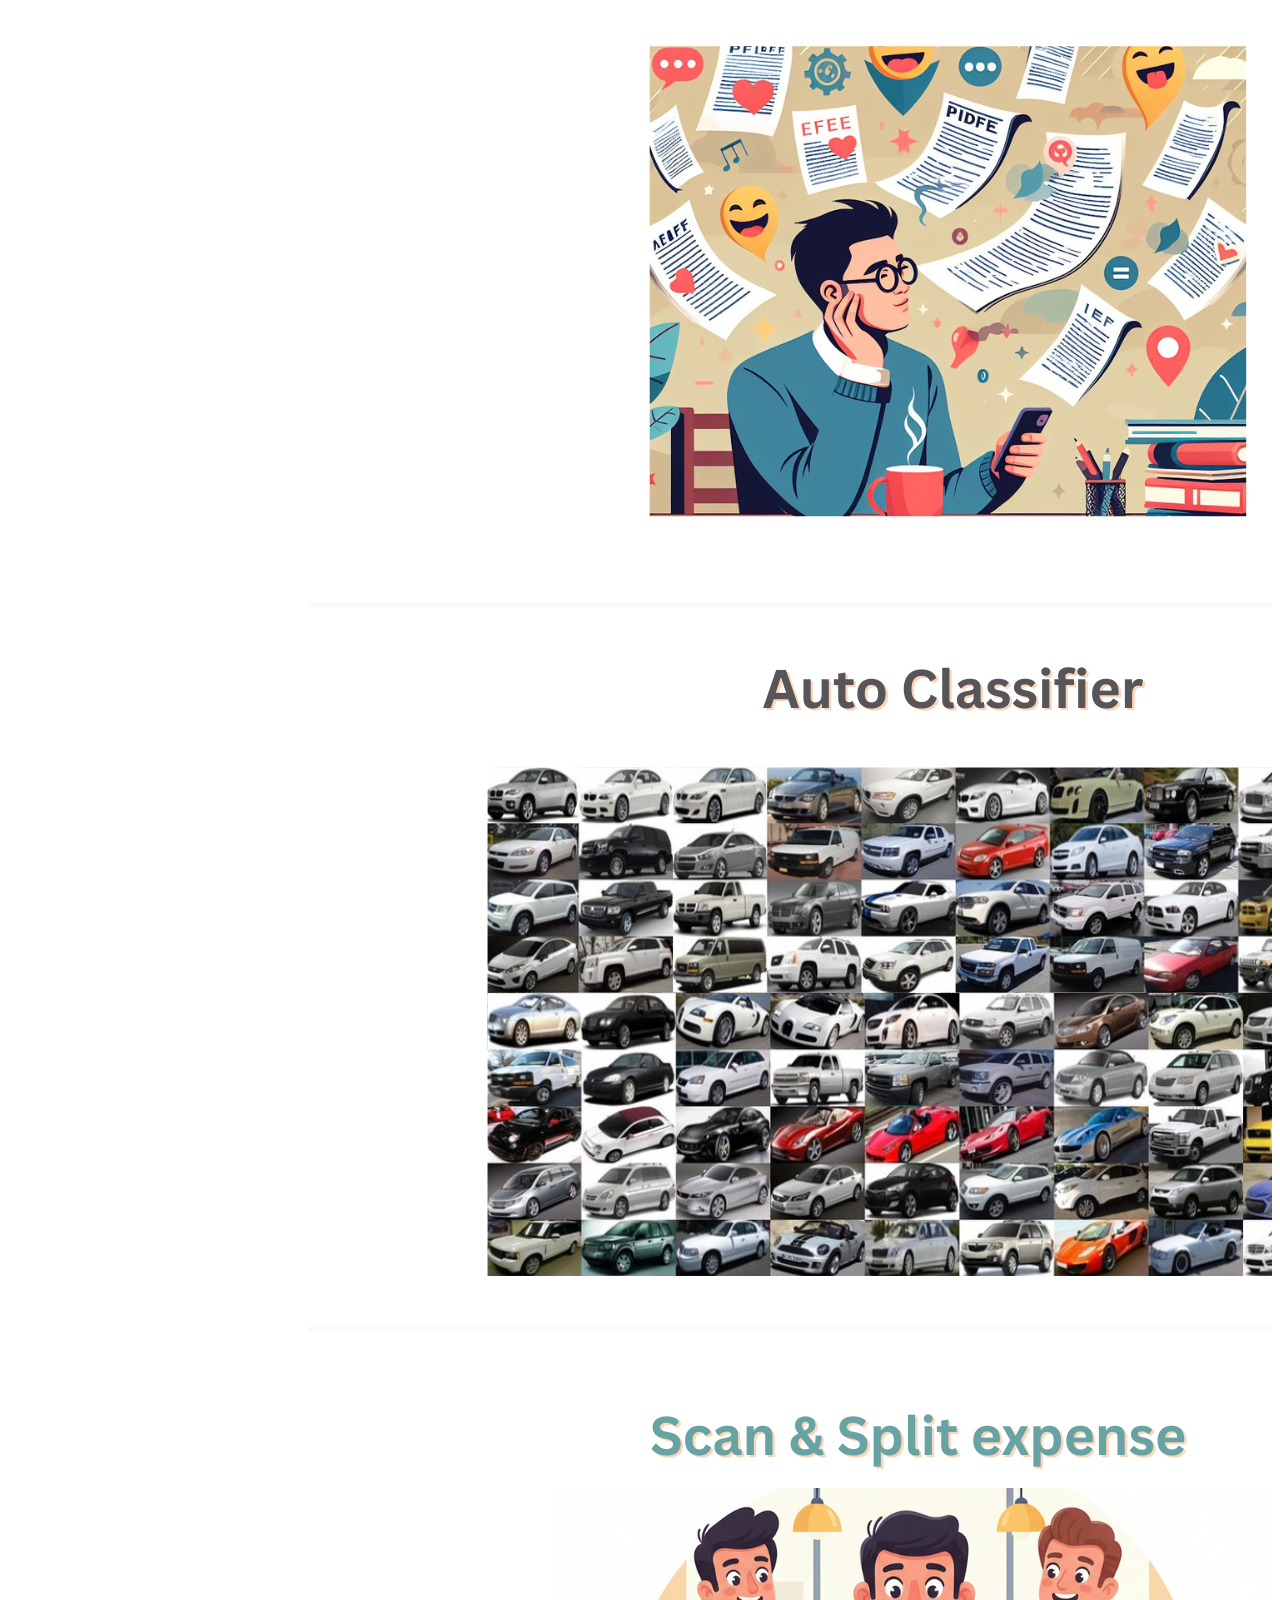
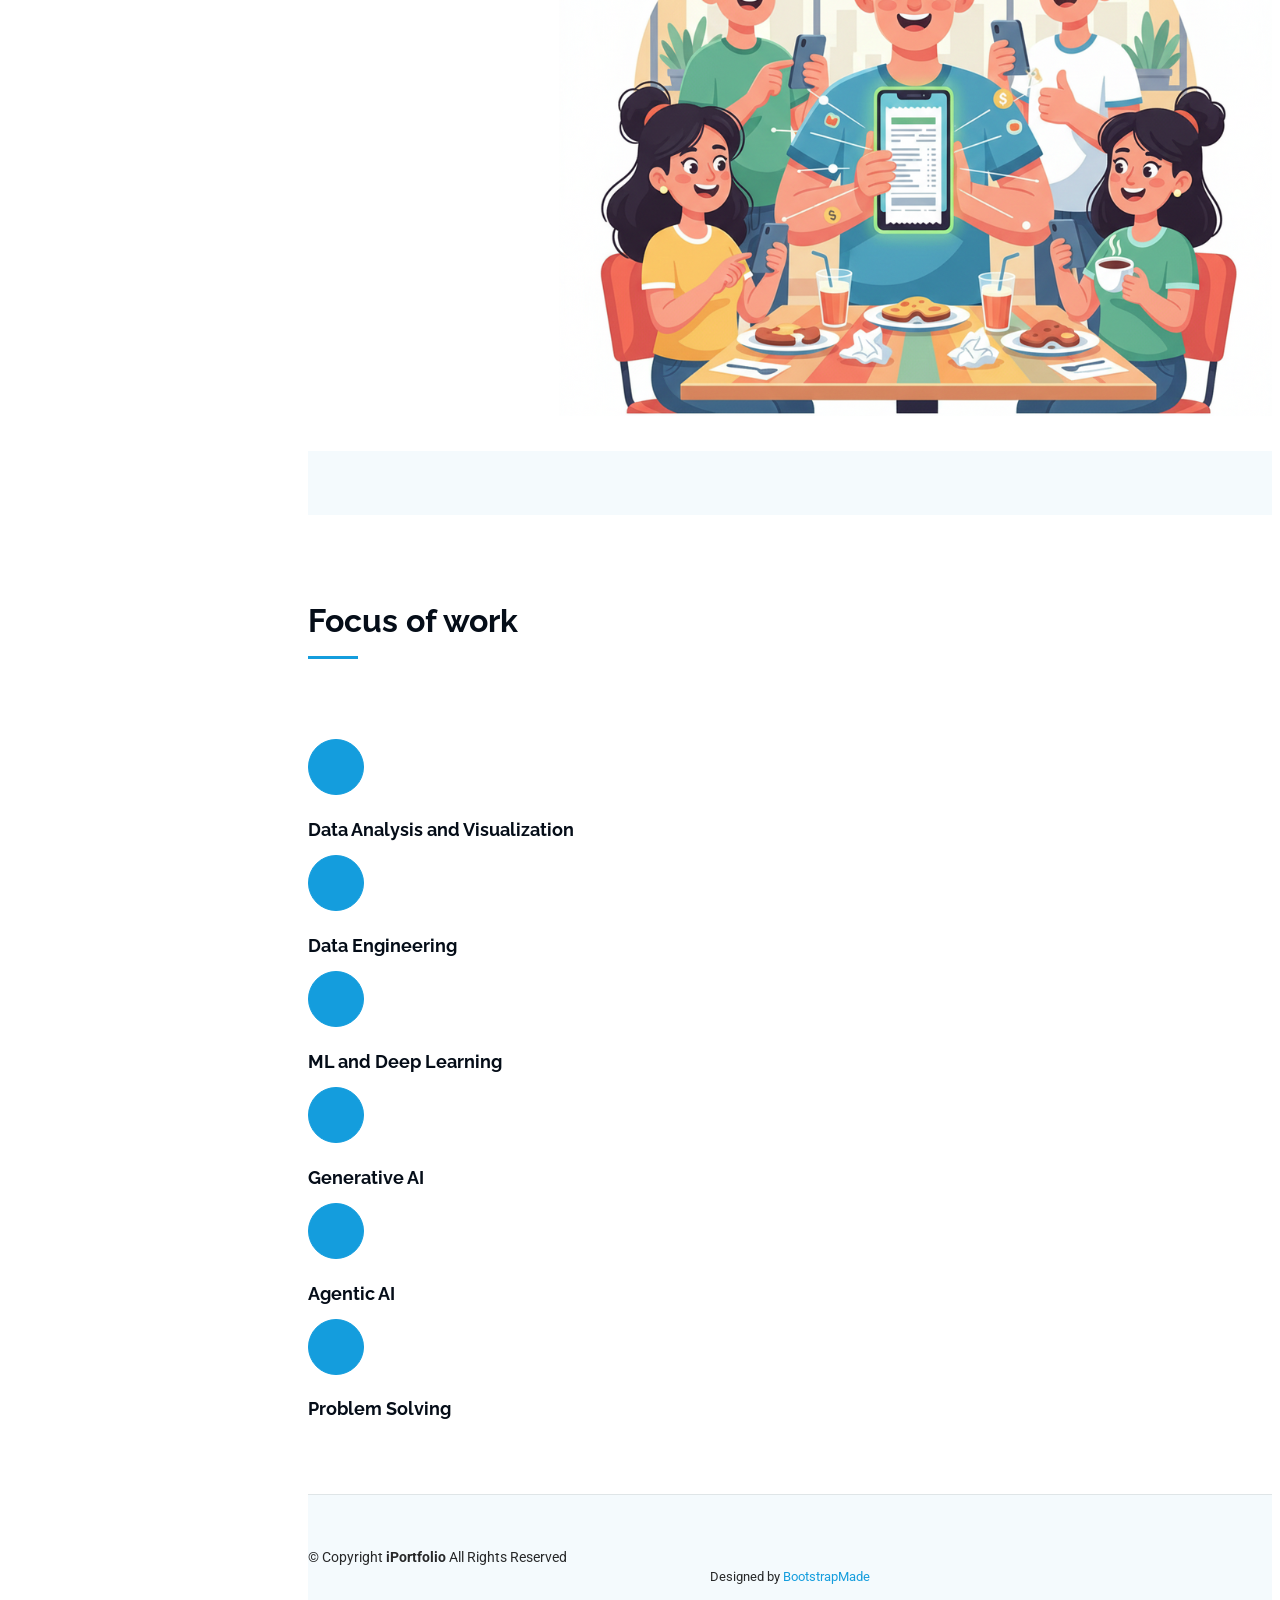
==== commit c82e0f8f: "Update index.html" ====
--- a/index.html
+++ b/index.html
@@ -80,12 +80,11 @@
 
       <div class="container" data-aos="fade-up" data-aos-delay="100" style="position: relative; z-index: 1; text-align: left; max-width: 600px; margin-left: 50px;">
         <h2>Gaurang Solanki</h2>
-        <!-- <p>I'm <span class="typed" data-typed-items="Data Scientist, ML Engineer, Developer">Data Scientist</span>
-          <span class="typed-cursor typed-cursor--blink" aria-hidden="true"></span>
-          <span class="typed-cursor typed-cursor--blink" aria-hidden="true"></span></p> -->
-        <p>I'm a <span class="typed" id="typedRoles"></span>
+        <p>I'm <span class="typed" data-typed-items="Data Scientist, ML Engineer, Developer">Data Scientist</span>
           <span class="typed-cursor typed-cursor--blink" aria-hidden="true"></span></p>
-        <p class="pitch" id="rolePitch" style="font-style: italic;"></p>
+        <!-- <p>I'm a <span class="typed" id="typedRoles"></span>
+          <span class="typed-cursor typed-cursor--blink" aria-hidden="true"></span></p>
+        <p class="pitch" id="rolePitch" style="font-style: italic;"></p> -->
       </div>
 
 
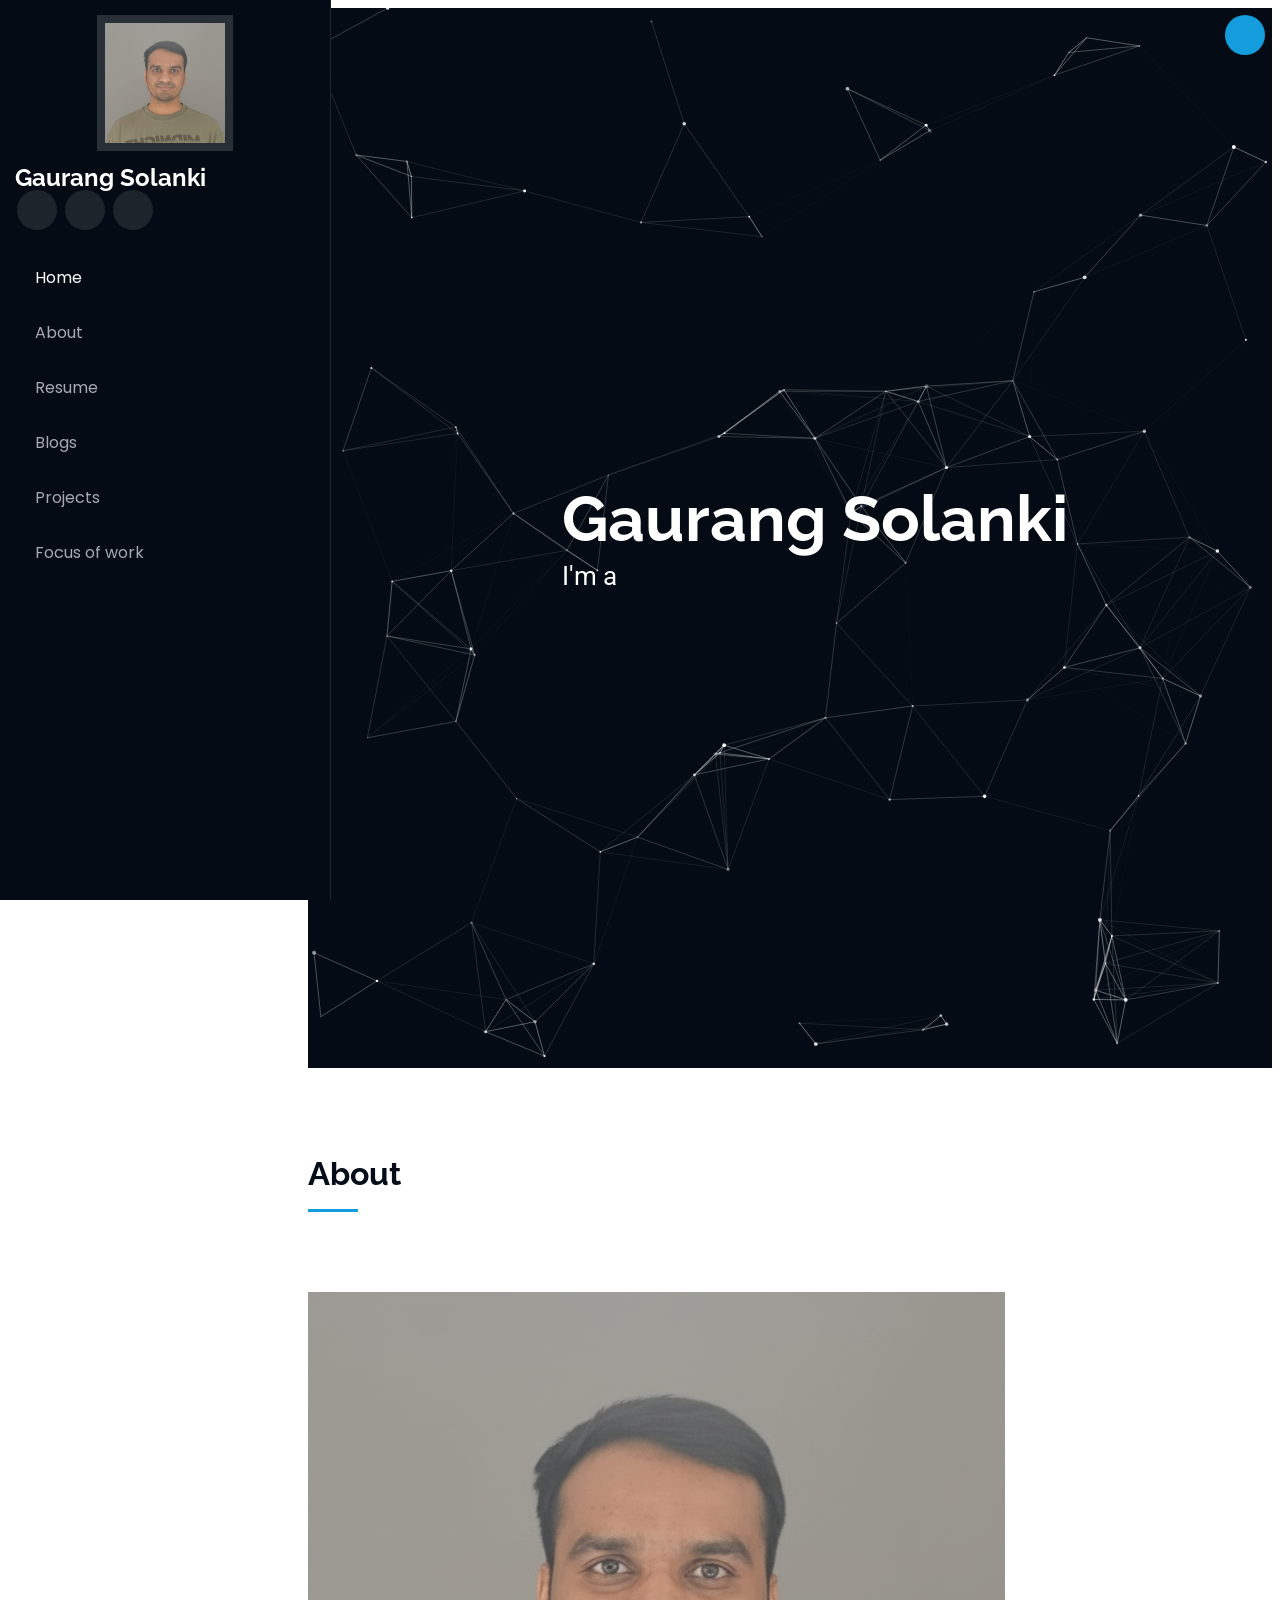
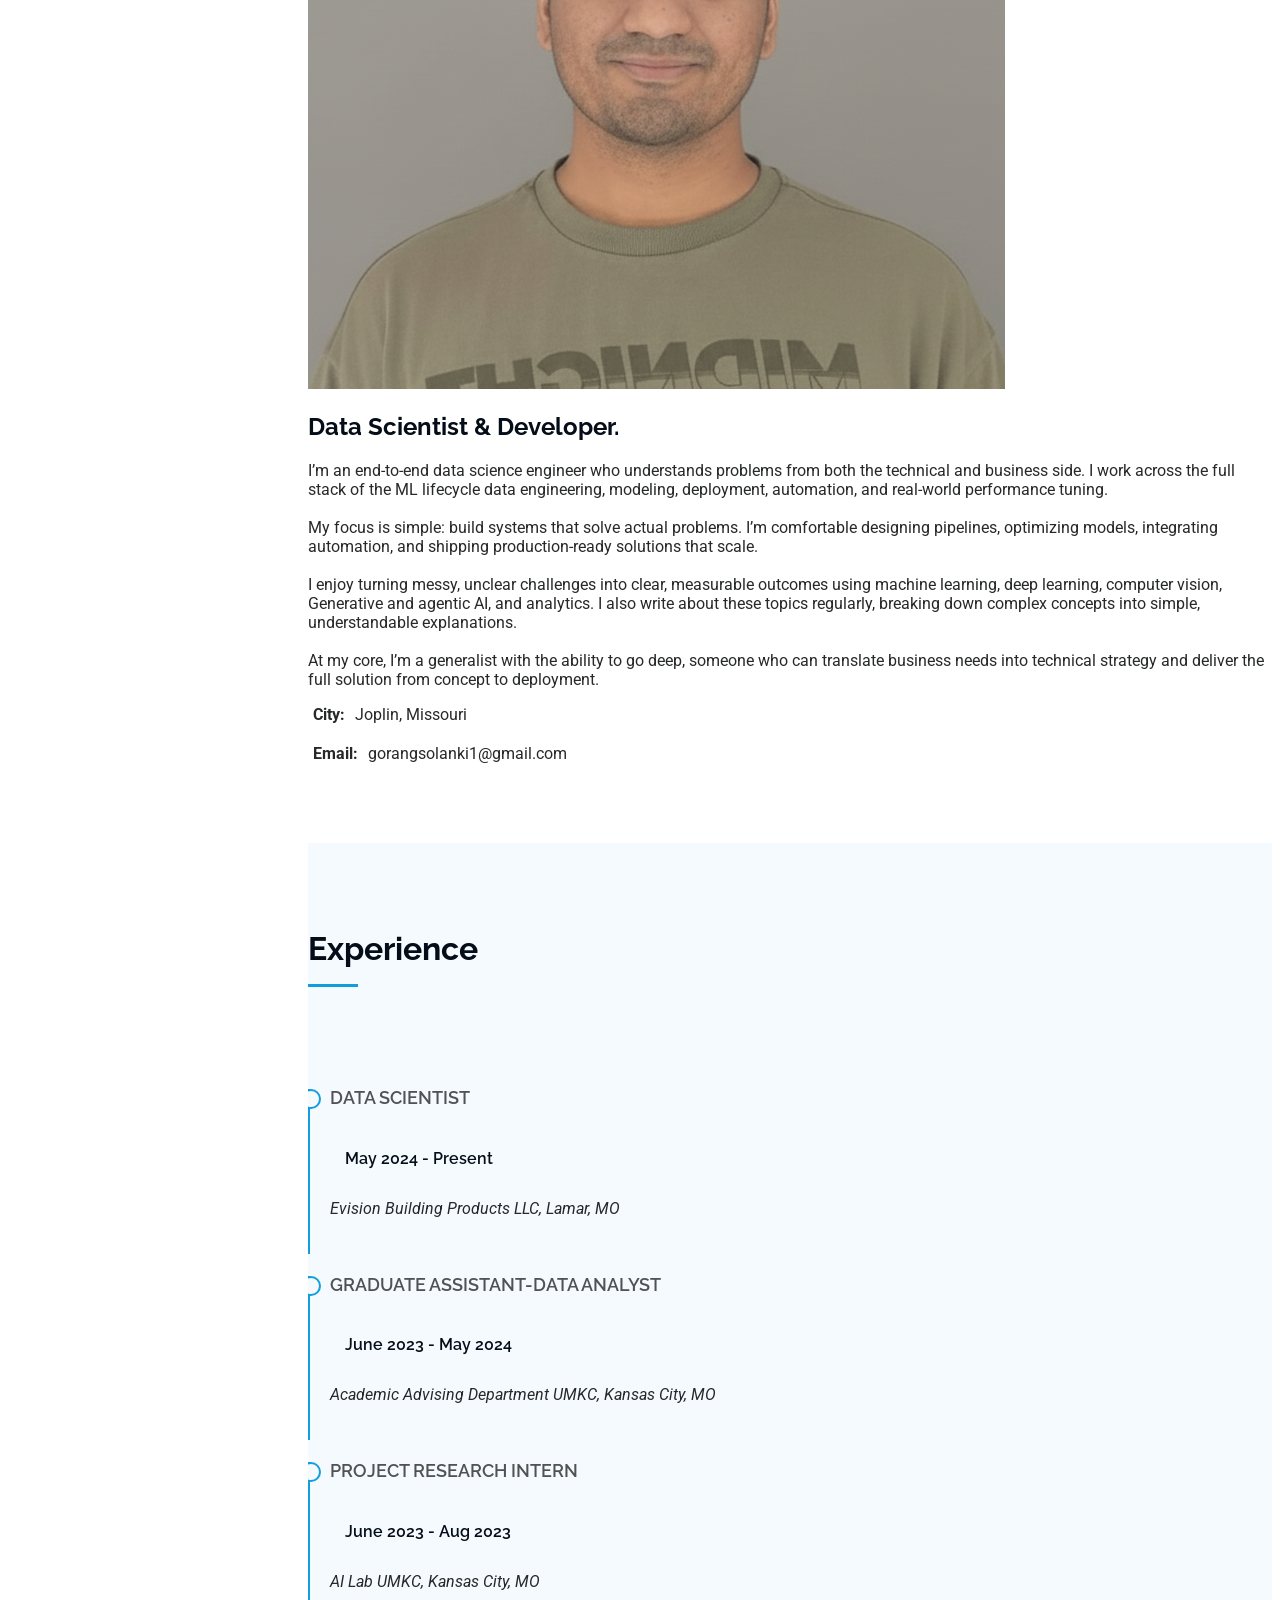
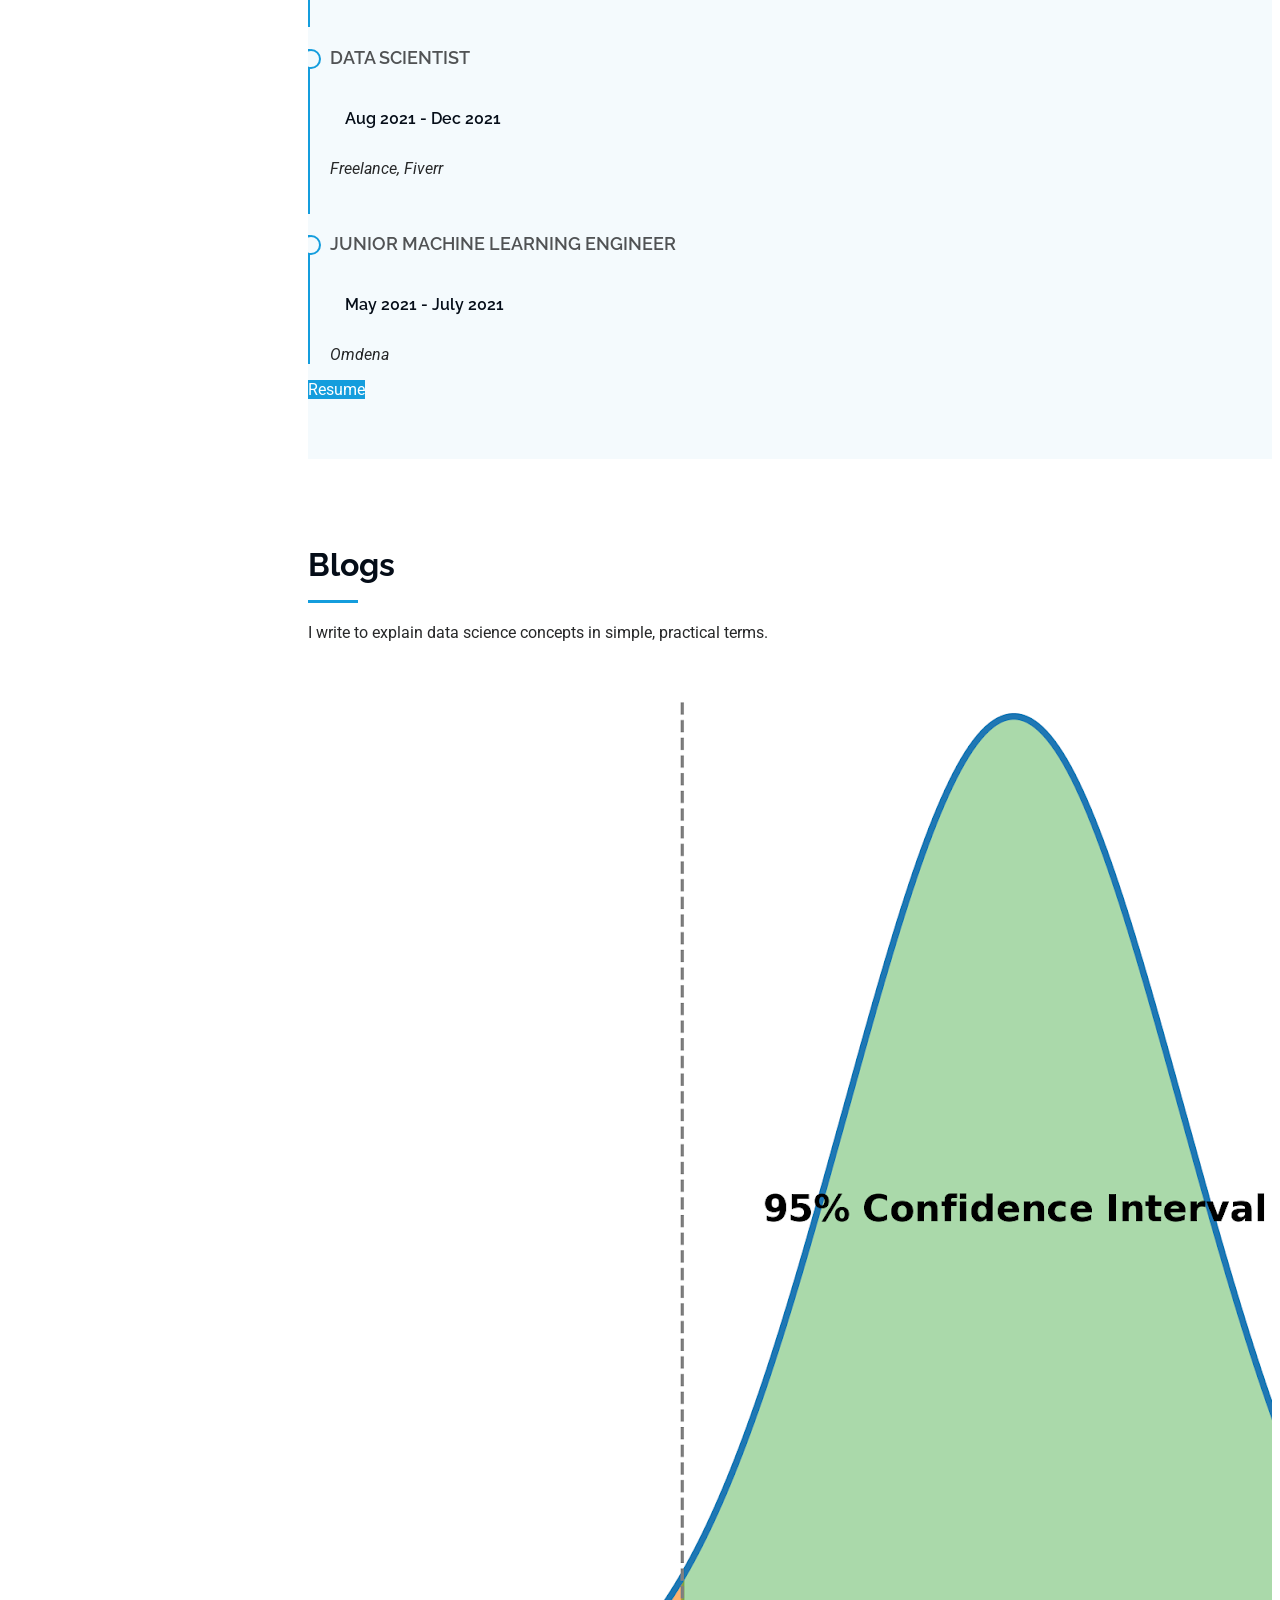
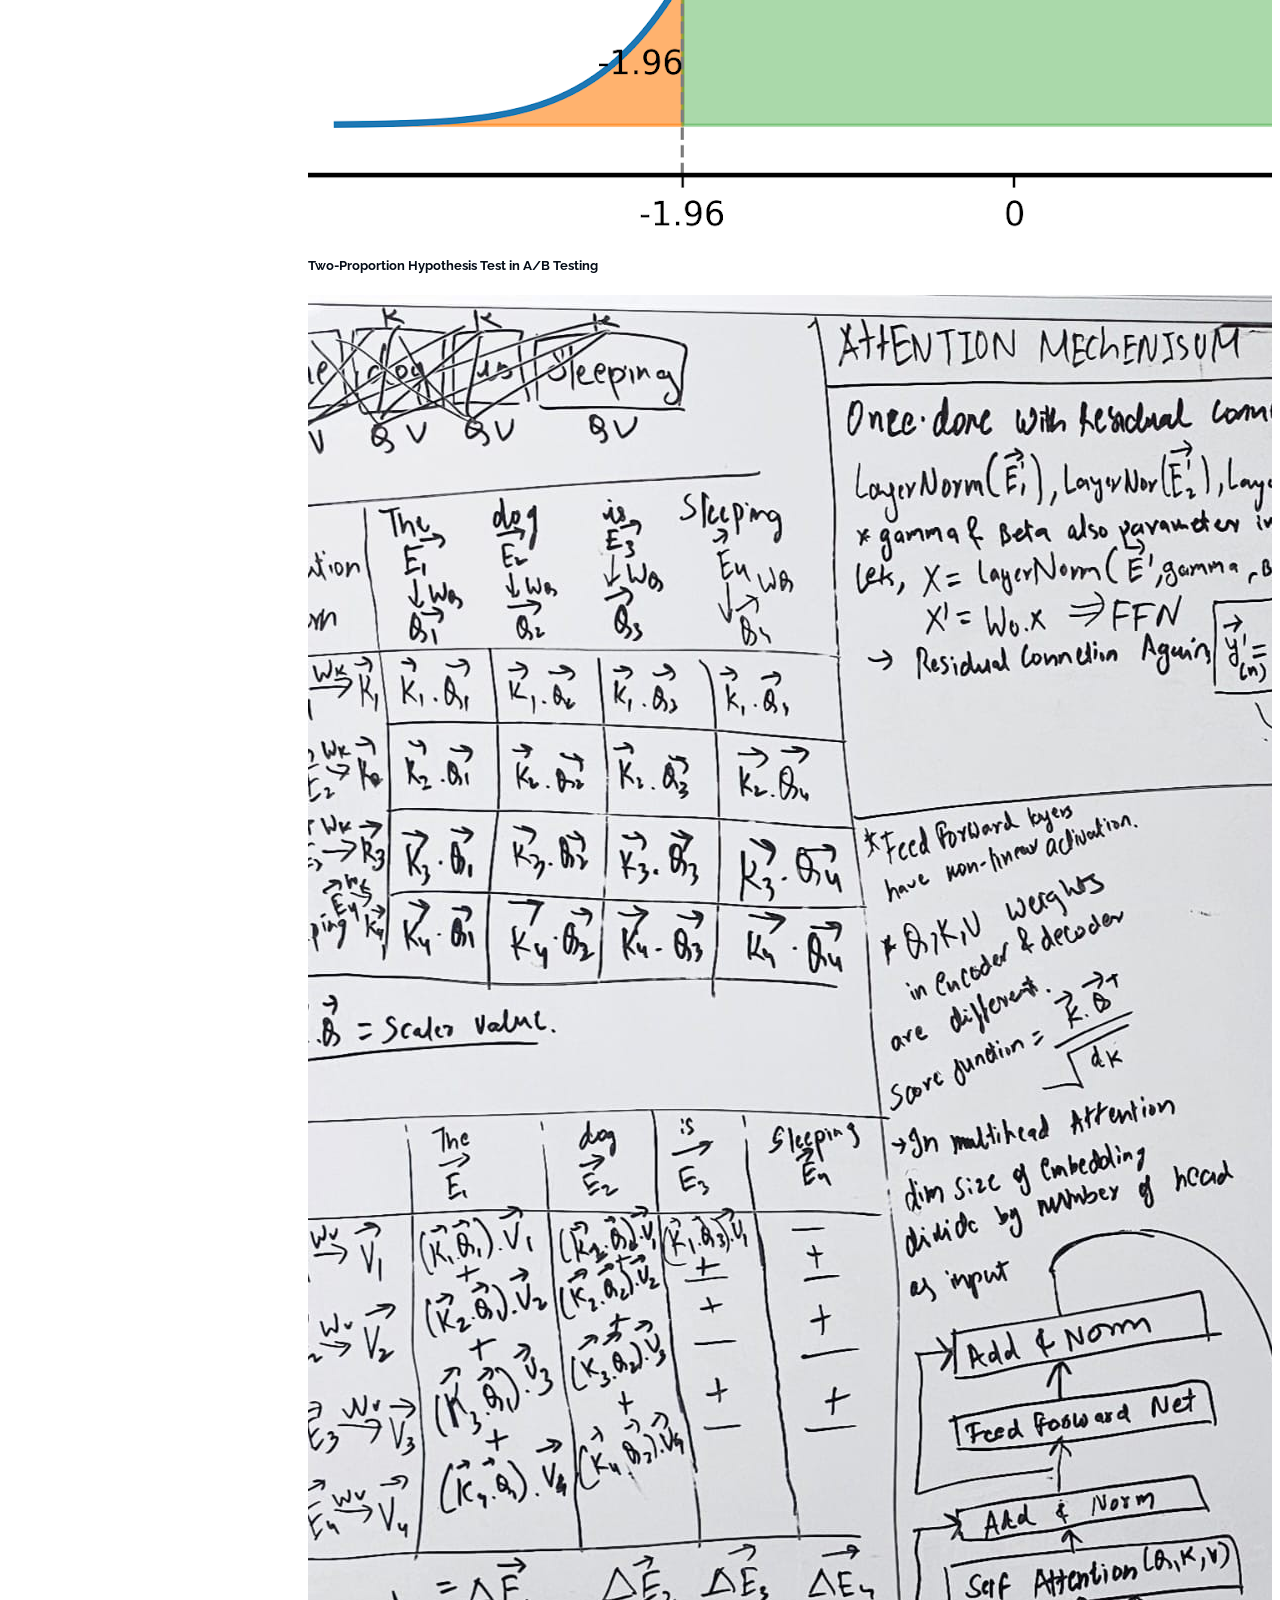
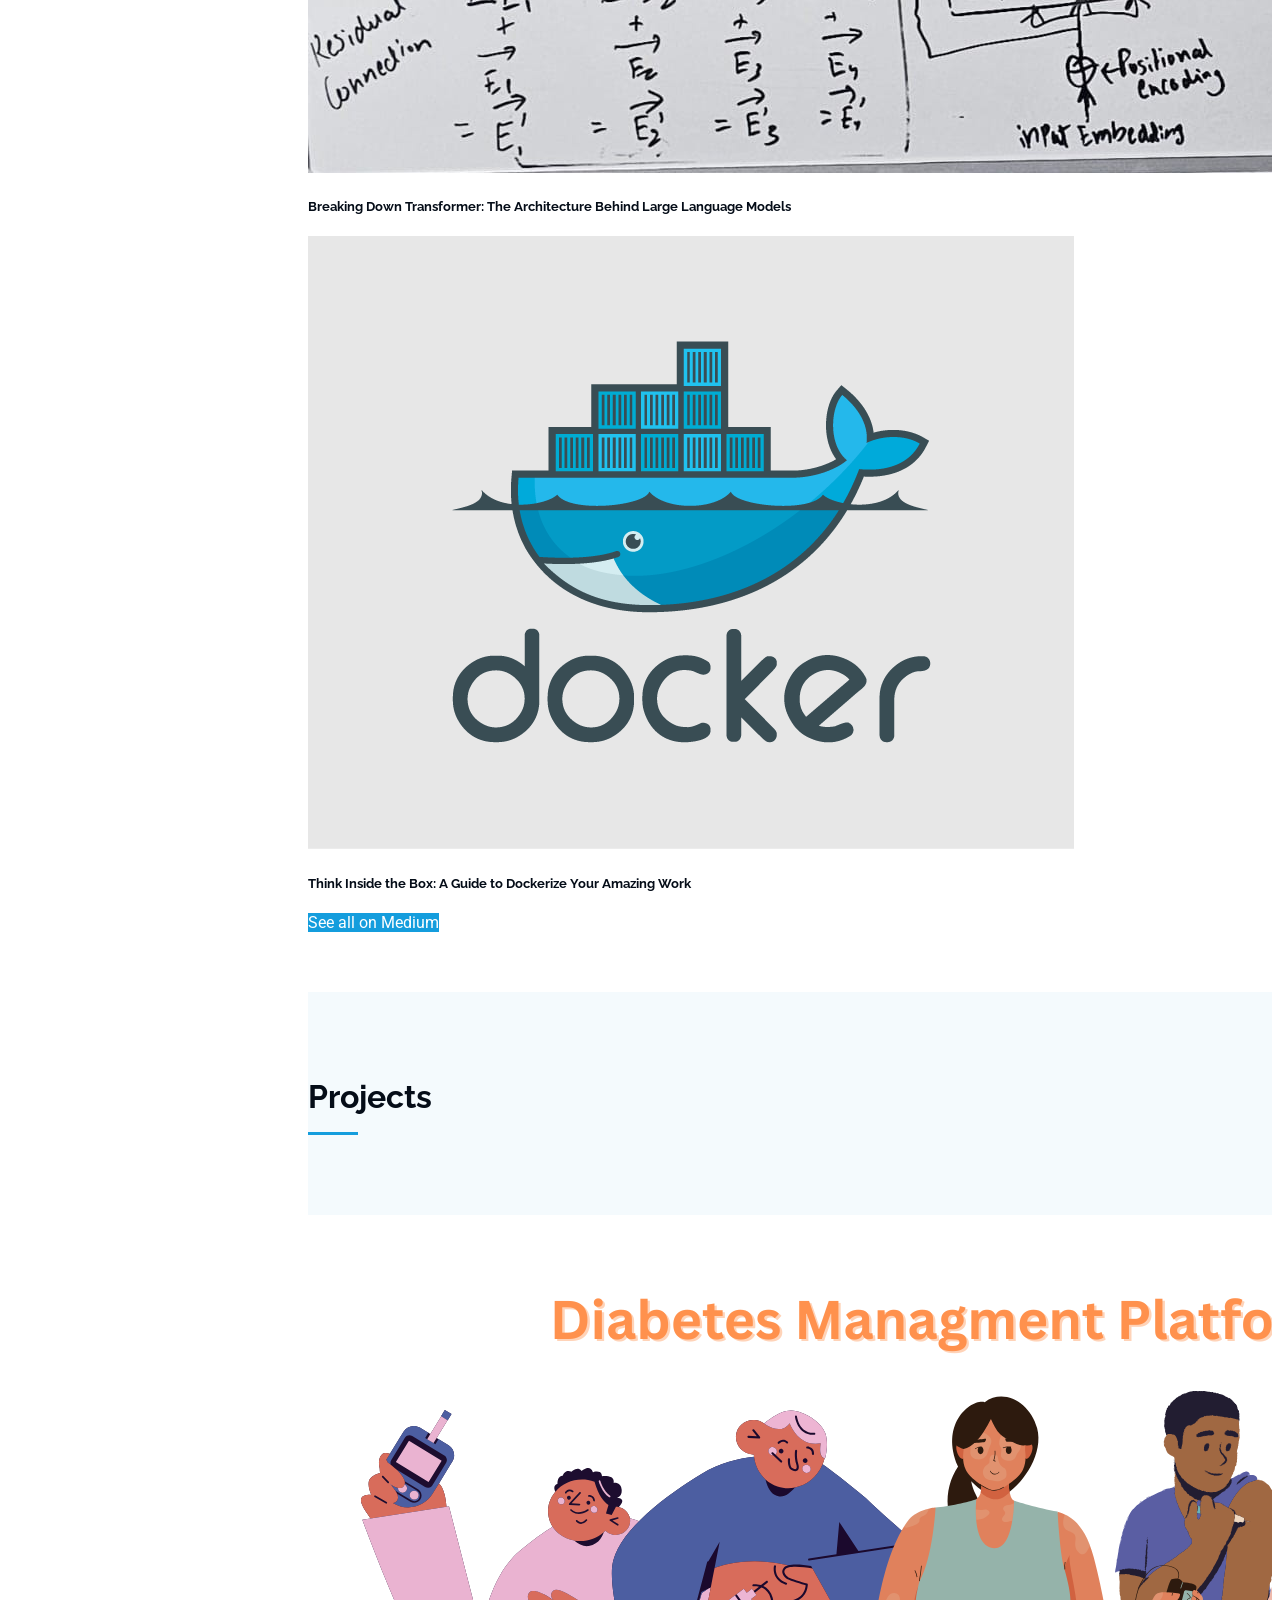
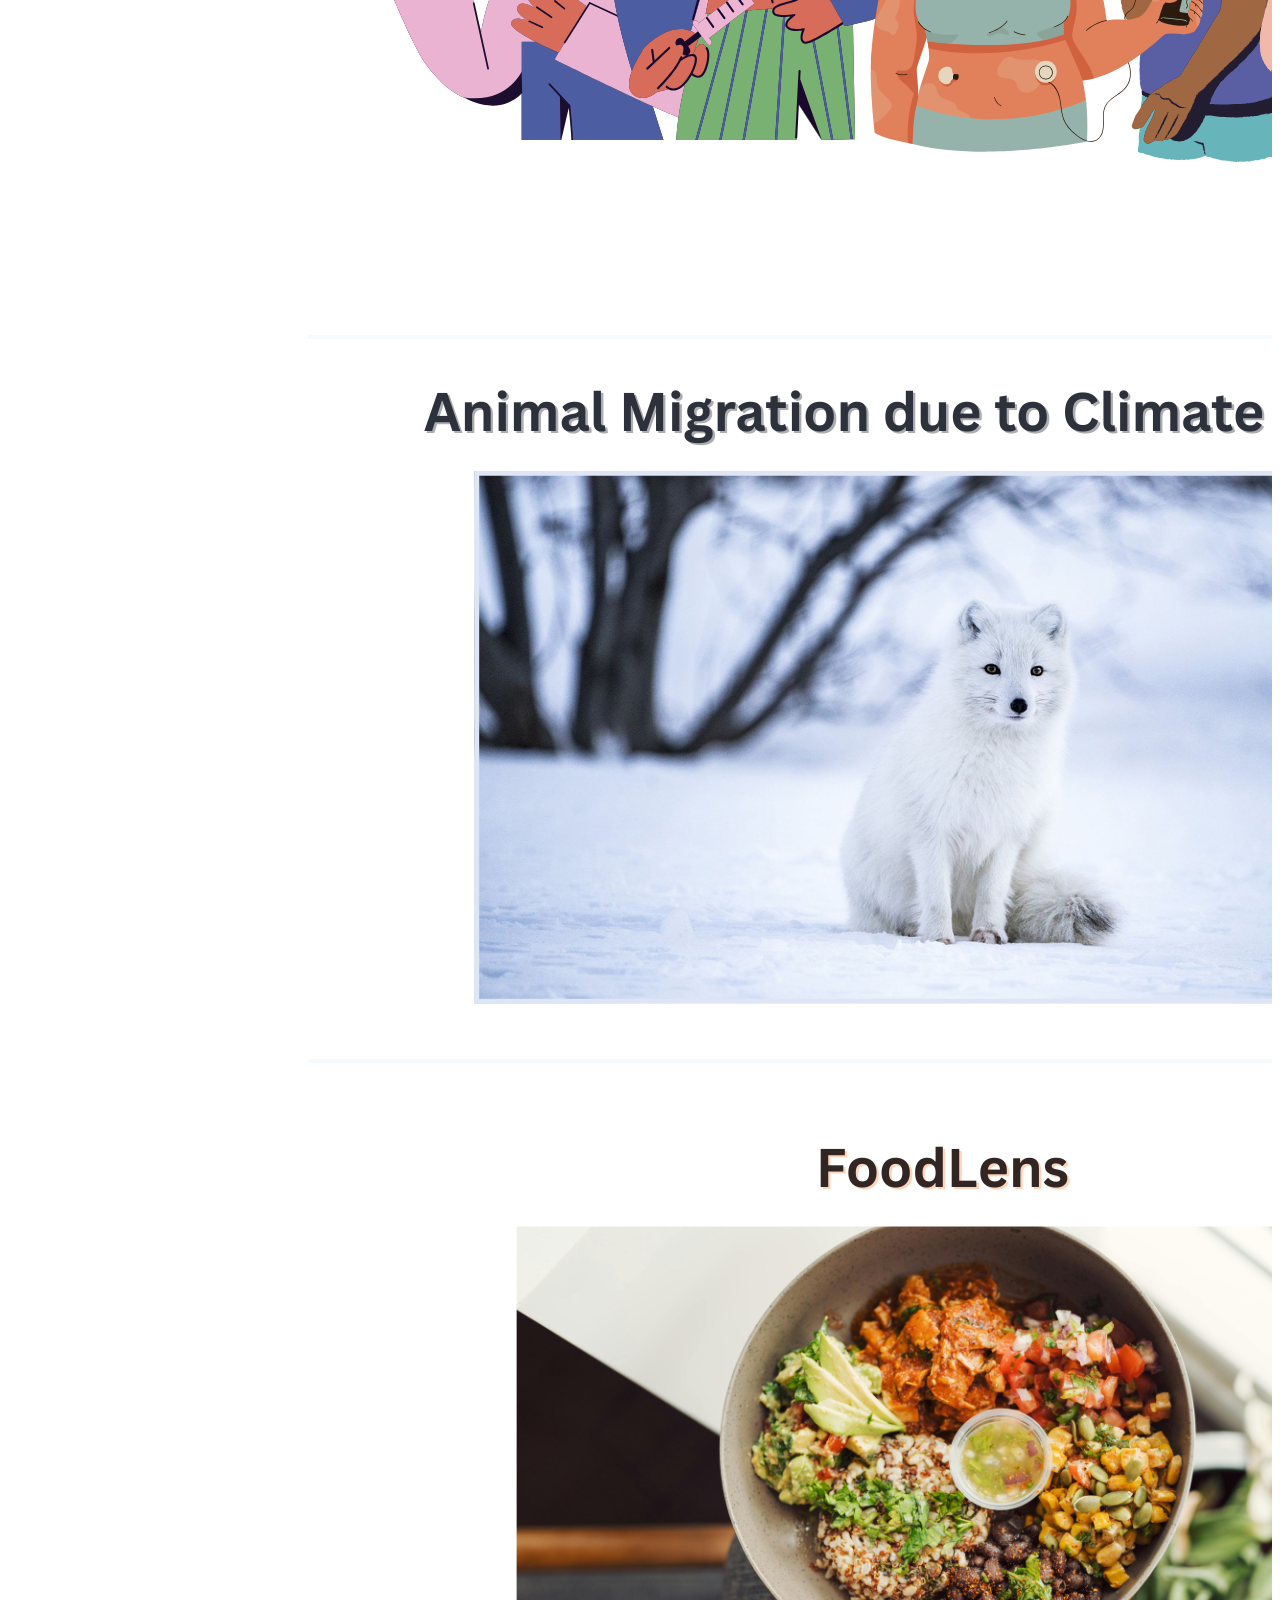
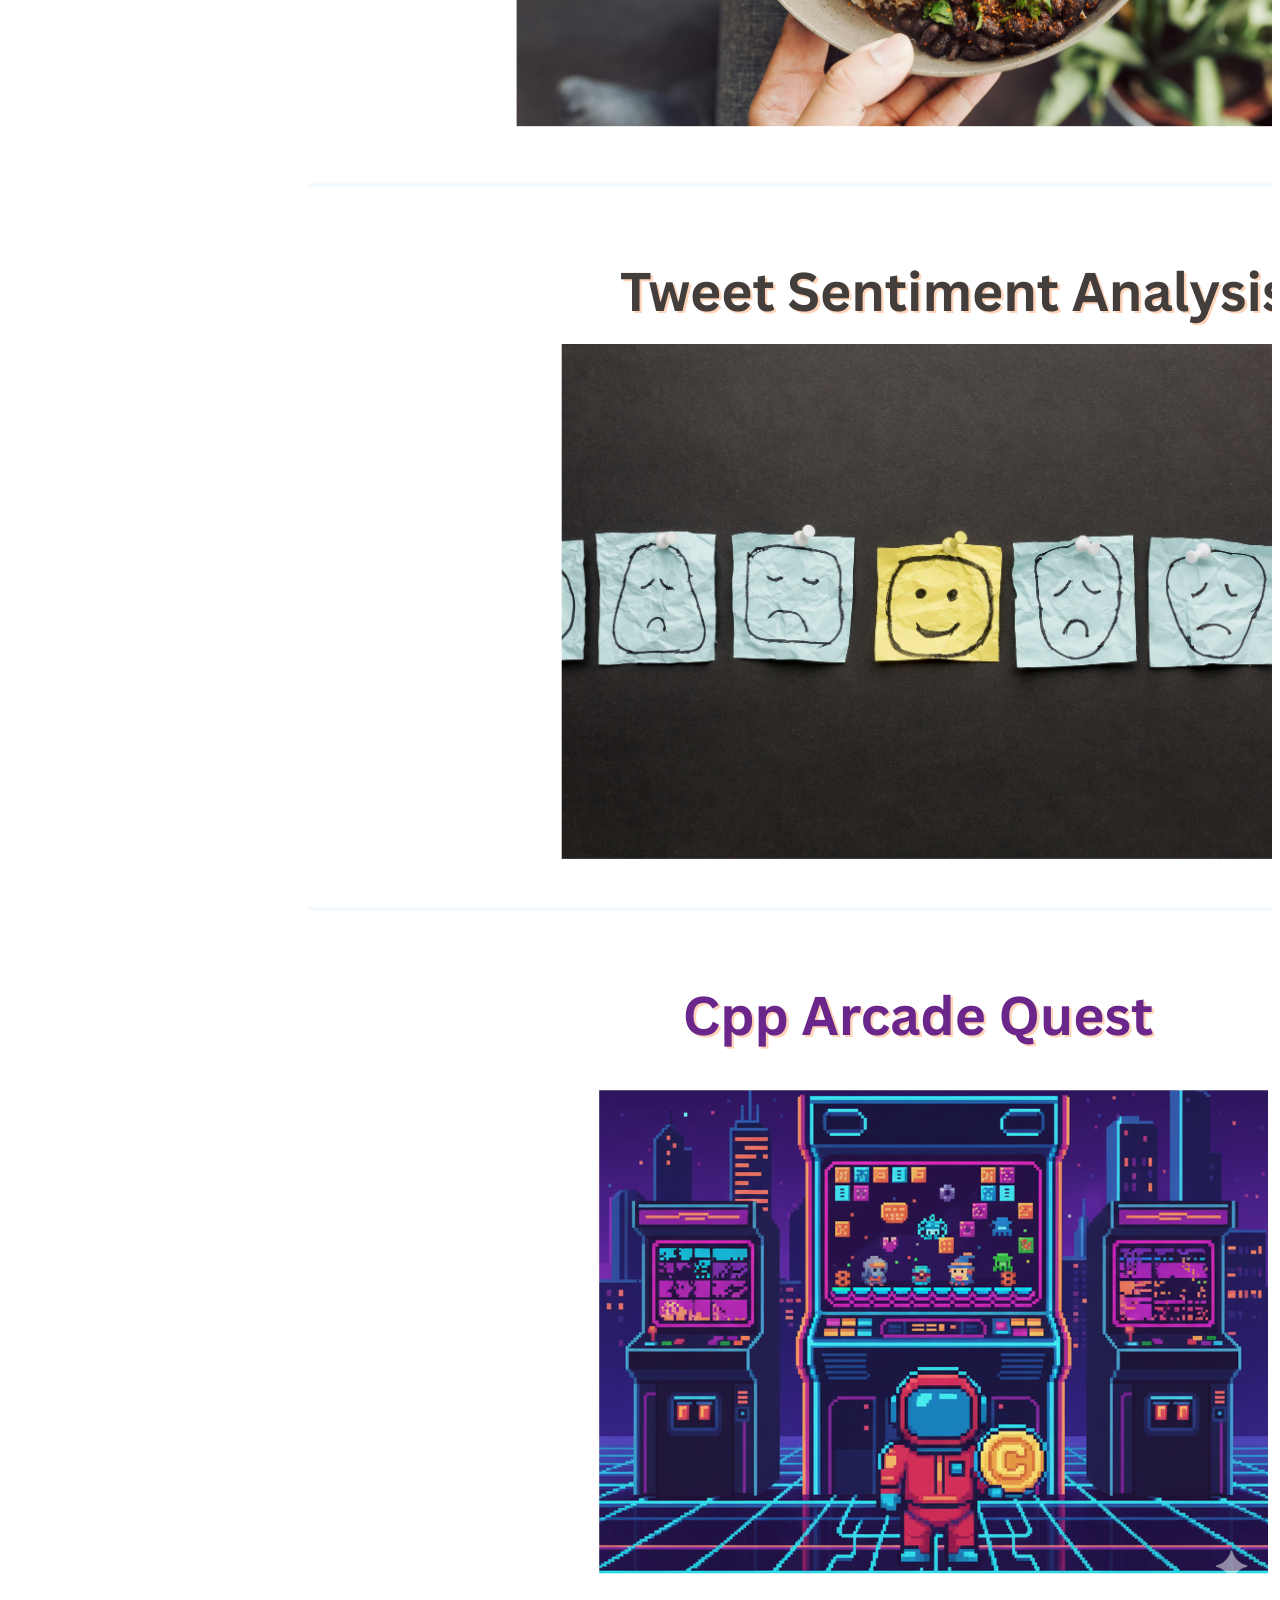
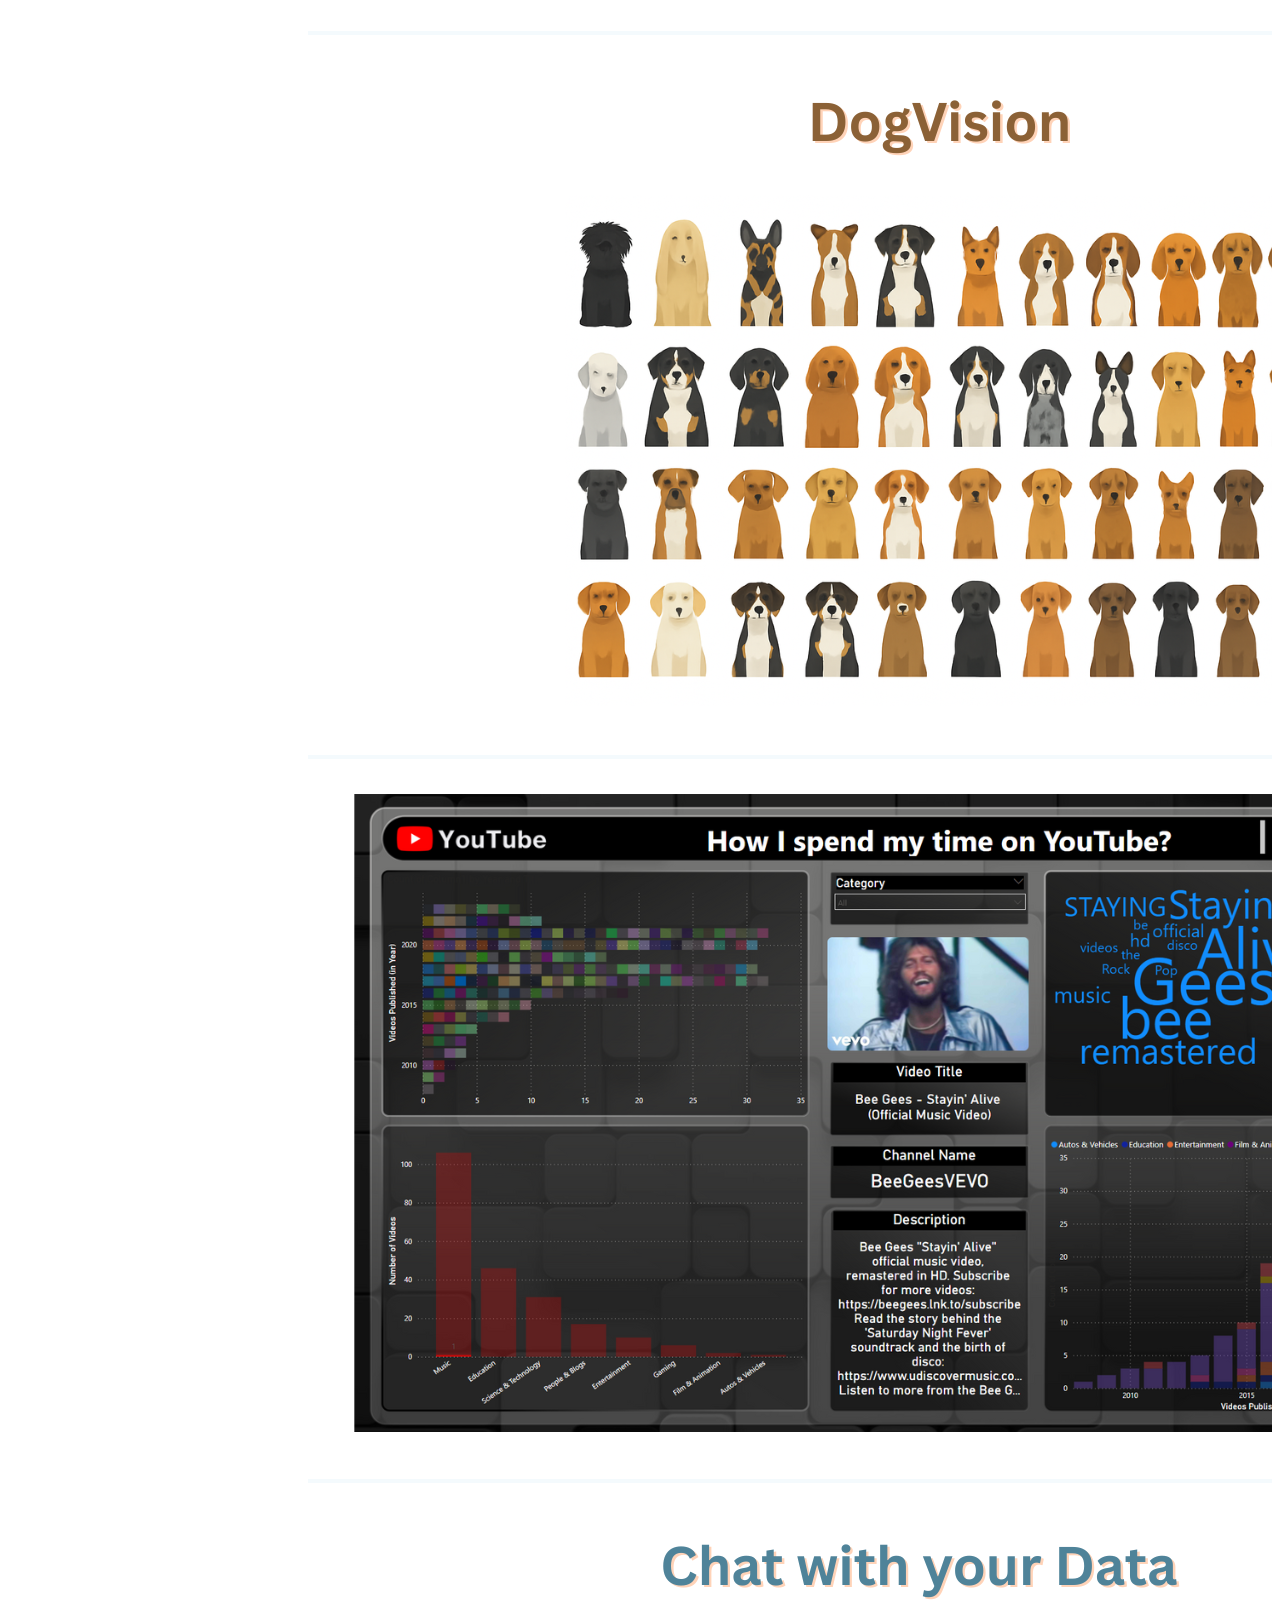
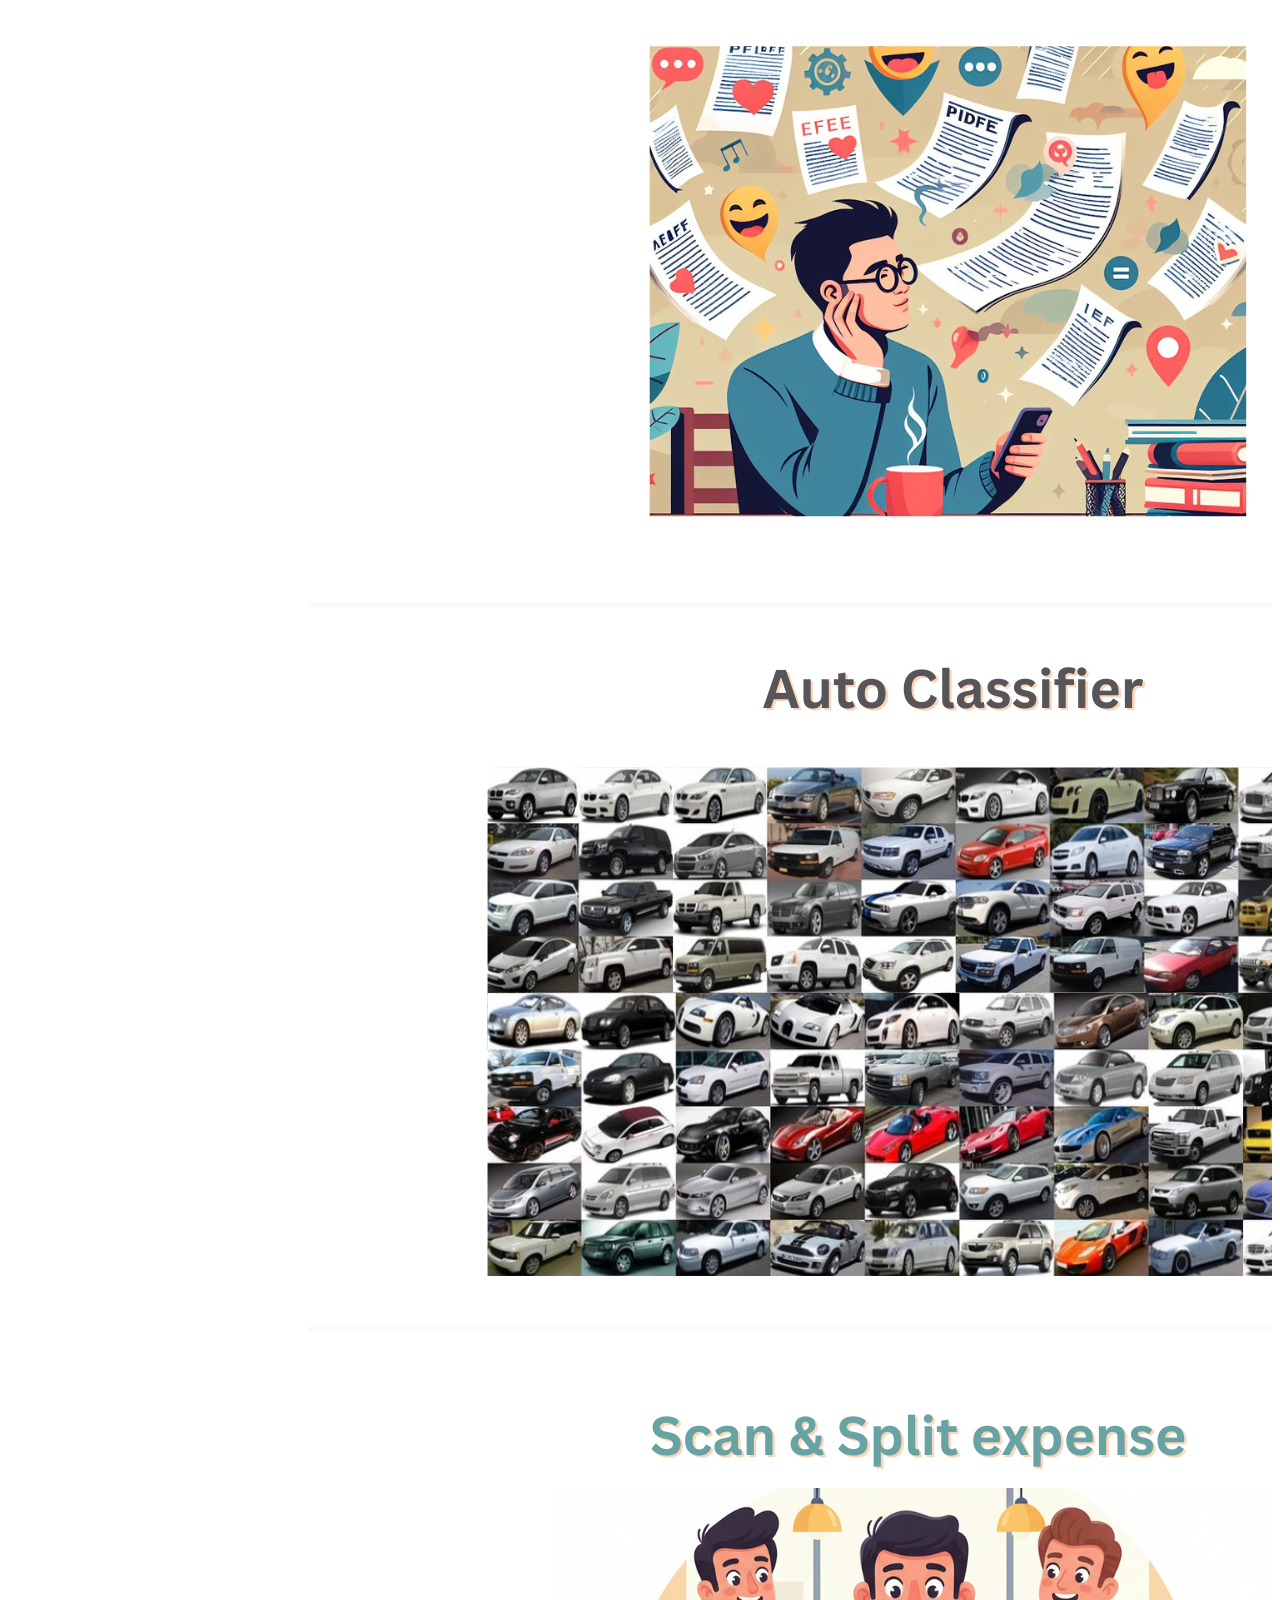
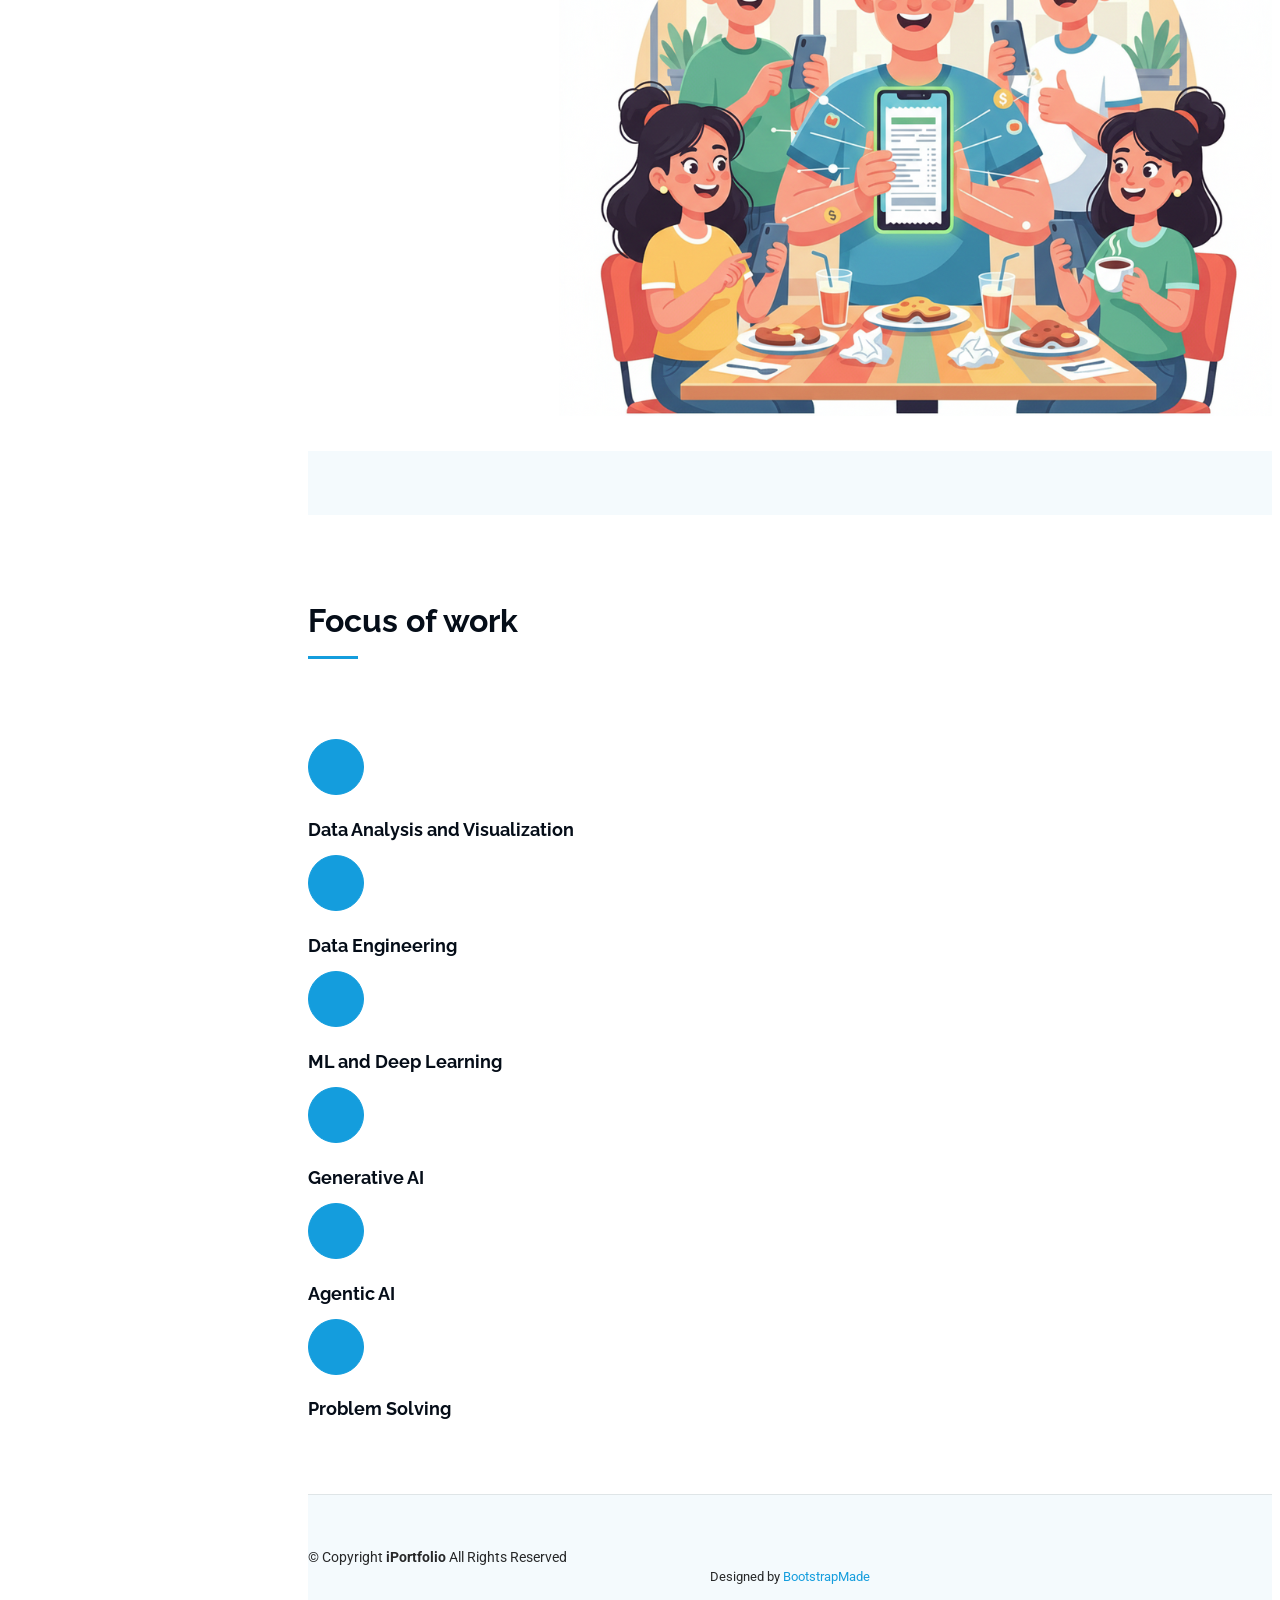
==== commit a95d2a8c: "Update index.html" ====
--- a/index.html
+++ b/index.html
@@ -80,11 +80,11 @@
 
       <div class="container" data-aos="fade-up" data-aos-delay="100" style="position: relative; z-index: 1; text-align: left; max-width: 600px; margin-left: 50px;">
         <h2>Gaurang Solanki</h2>
-        <p>I'm <span class="typed" data-typed-items="Data Scientist, ML Engineer, Developer">Data Scientist</span>
+        <!-- <p>I'm <span class="typed" data-typed-items="Data Scientist, ML Engineer, Developer">Data Scientist</span>
+          <span class="typed-cursor typed-cursor--blink" aria-hidden="true"></span></p> -->
+        <p>I'm a <span class="typed" id="typedRoles"></span>
           <span class="typed-cursor typed-cursor--blink" aria-hidden="true"></span></p>
-        <!-- <p>I'm a <span class="typed" id="typedRoles"></span>
-          <span class="typed-cursor typed-cursor--blink" aria-hidden="true"></span></p>
-        <p class="pitch" id="rolePitch" style="font-style: italic;"></p> -->
+        <p class="pitch" id="rolePitch" style="font-style: italic;"></p>
       </div>
 
 
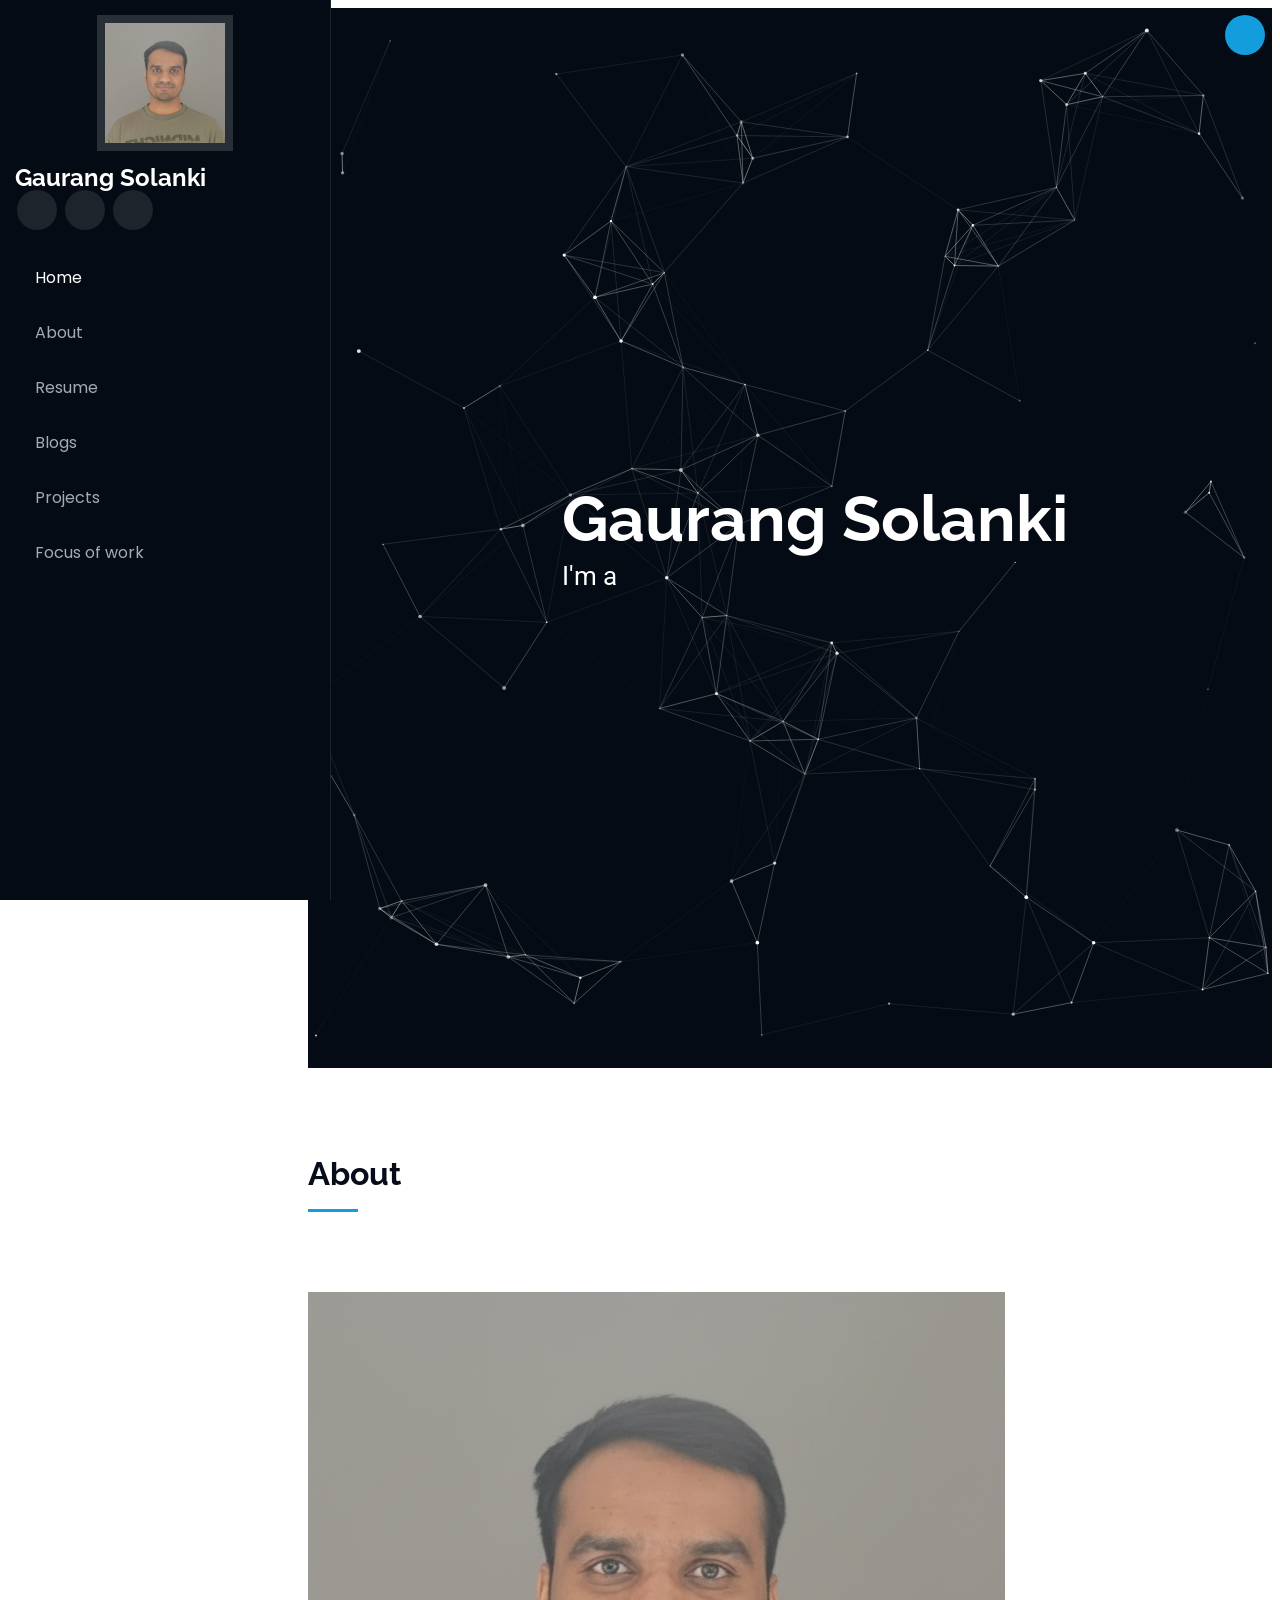
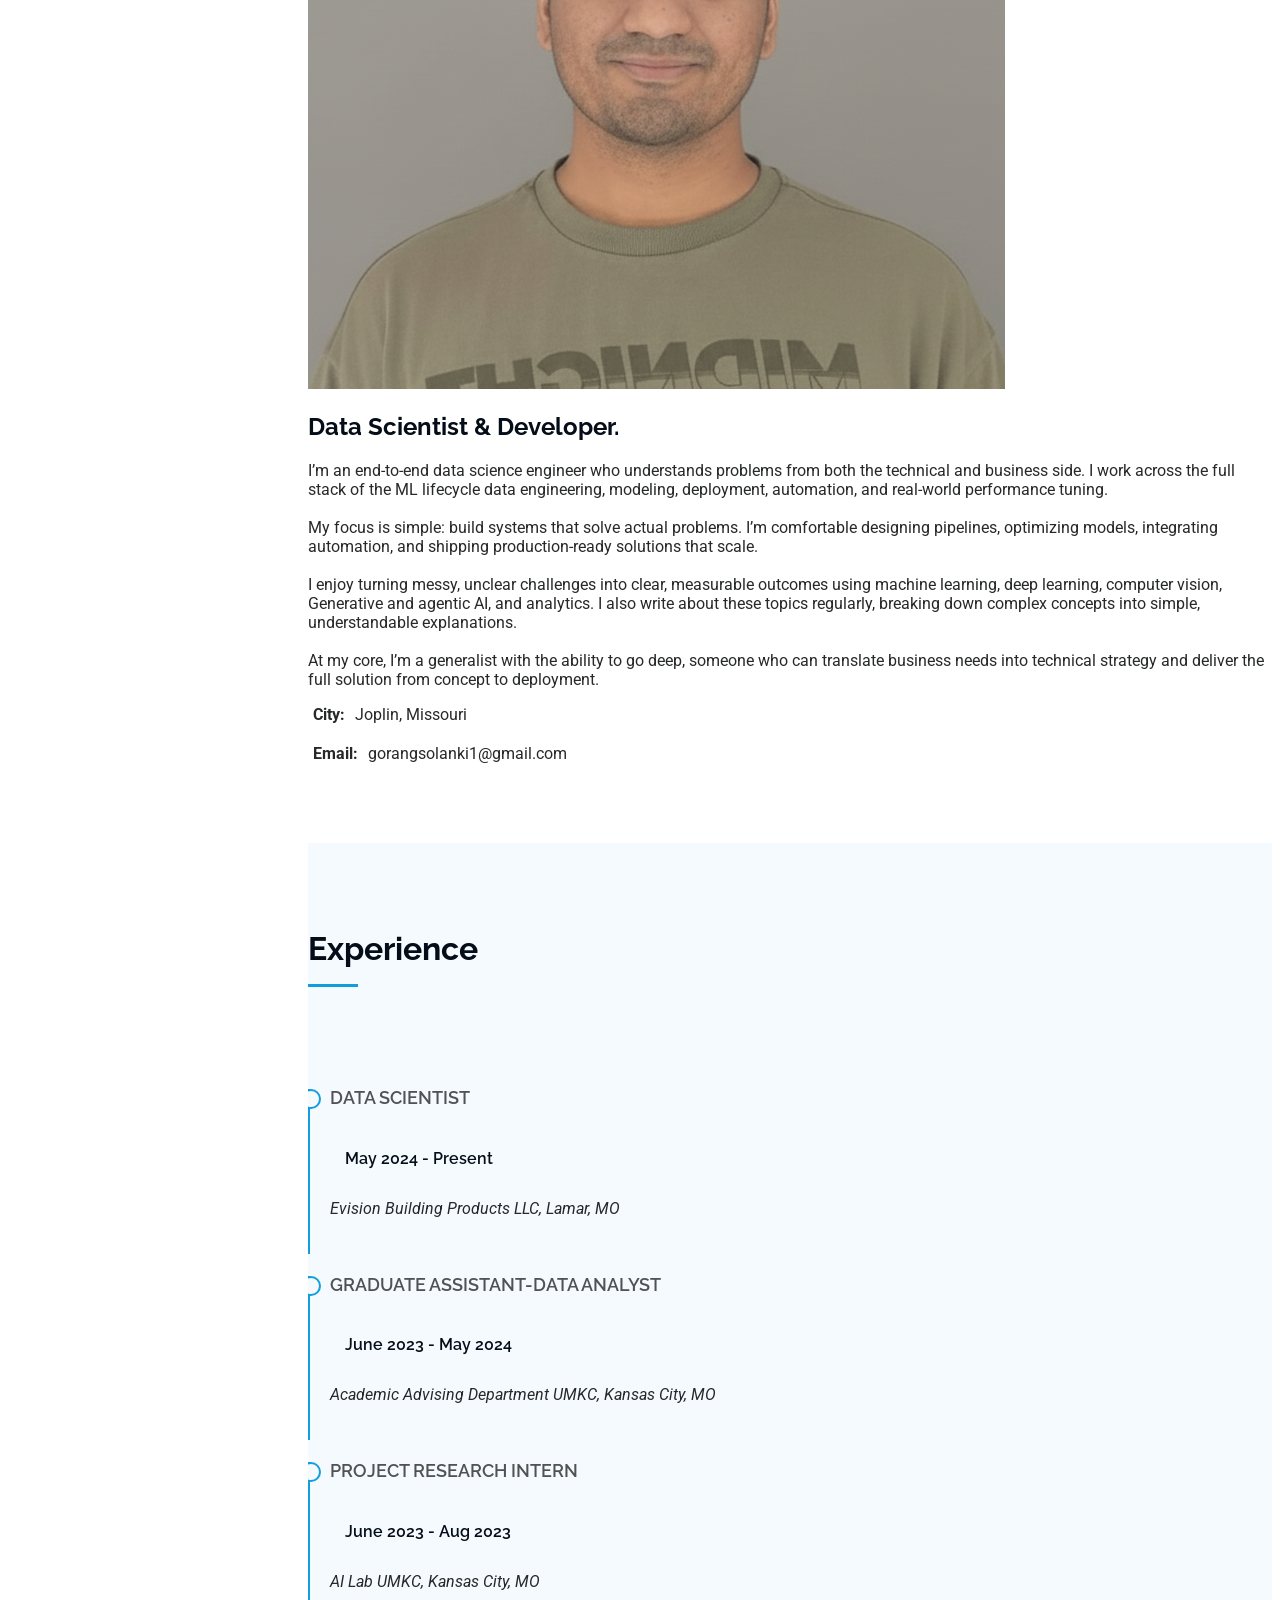
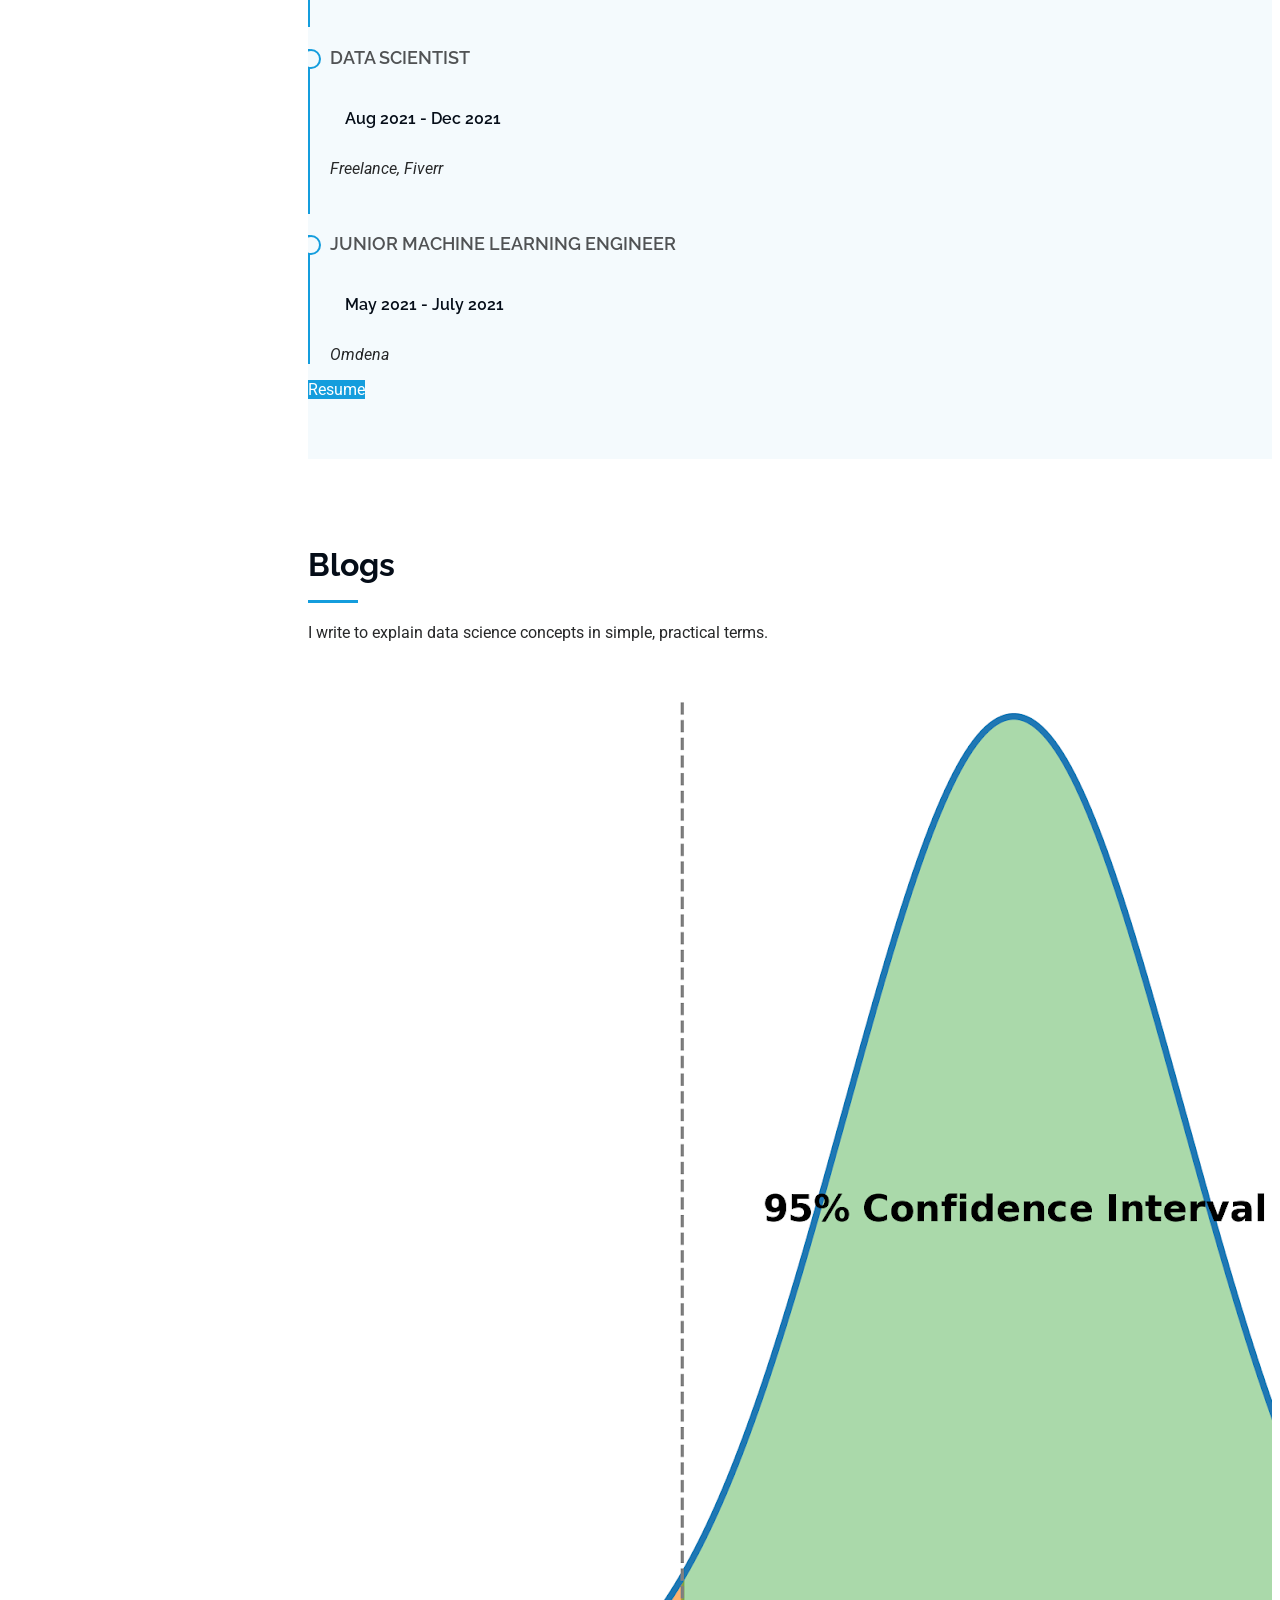
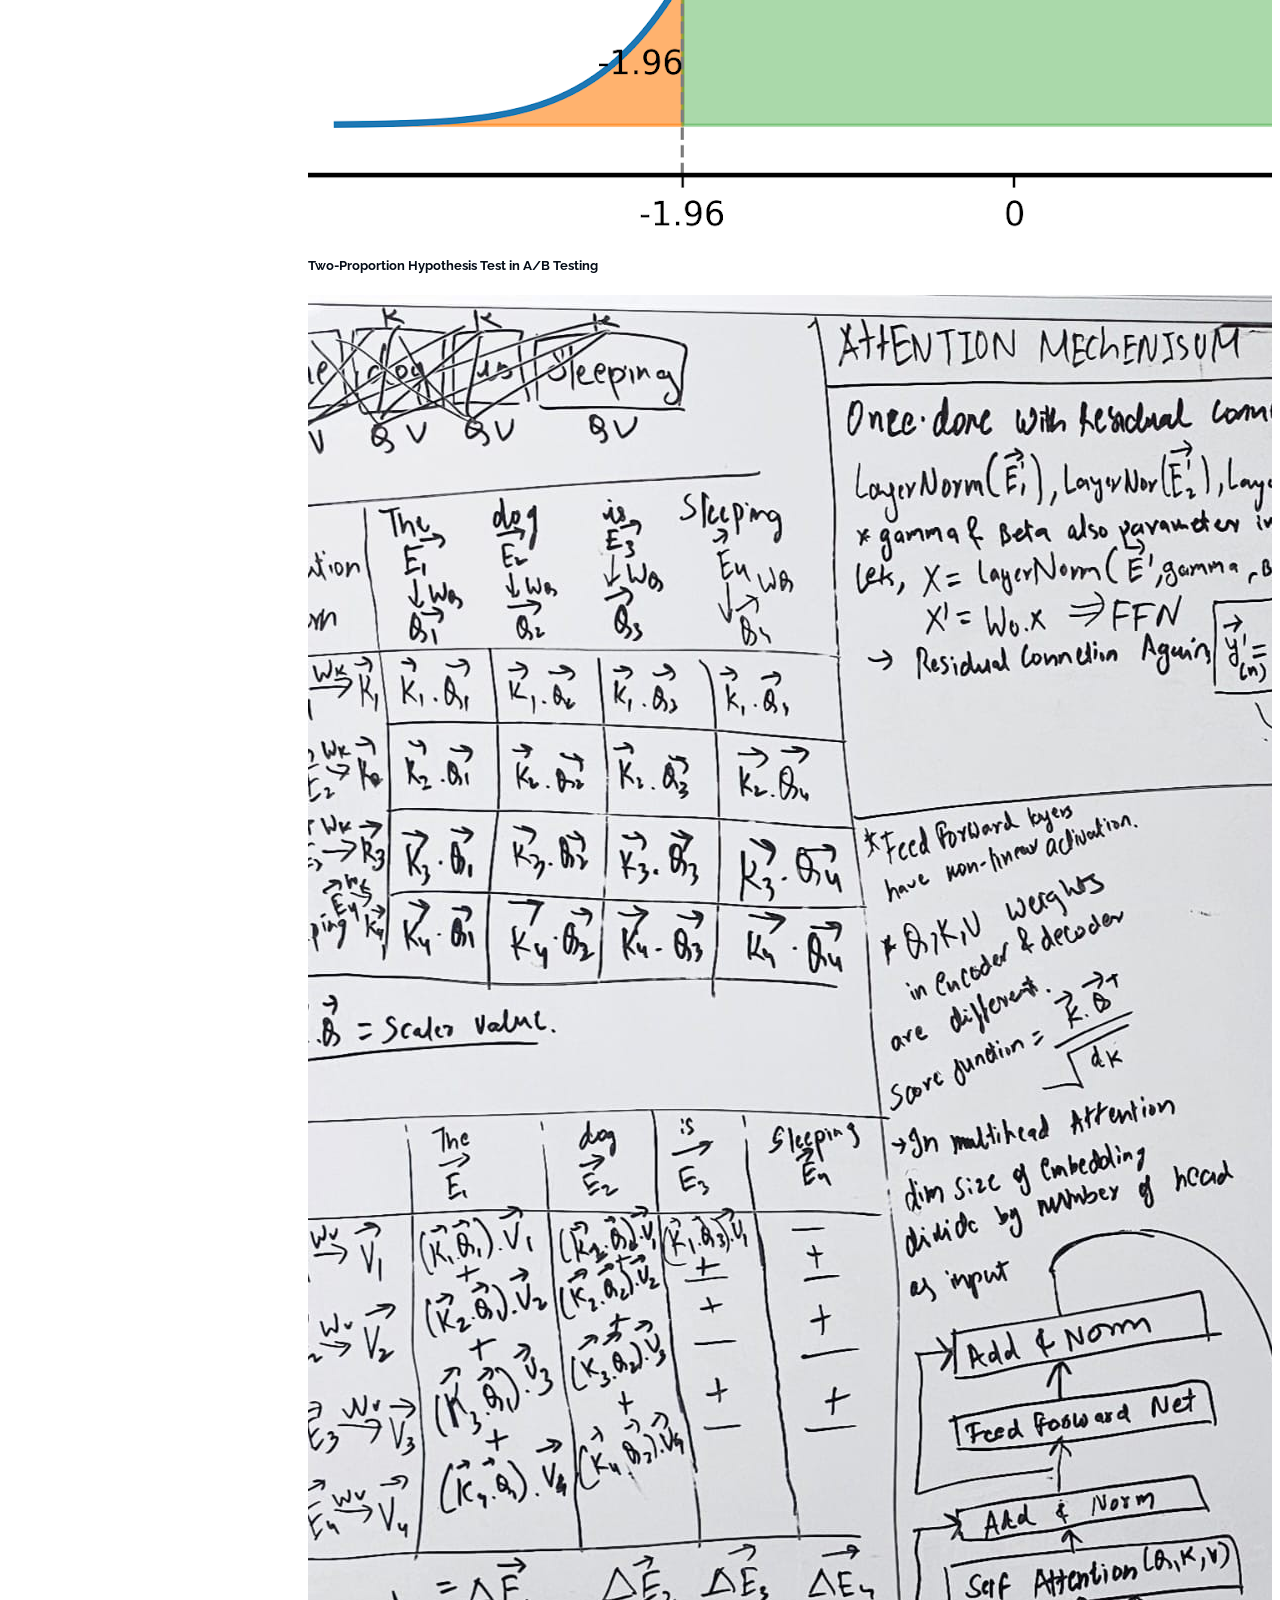
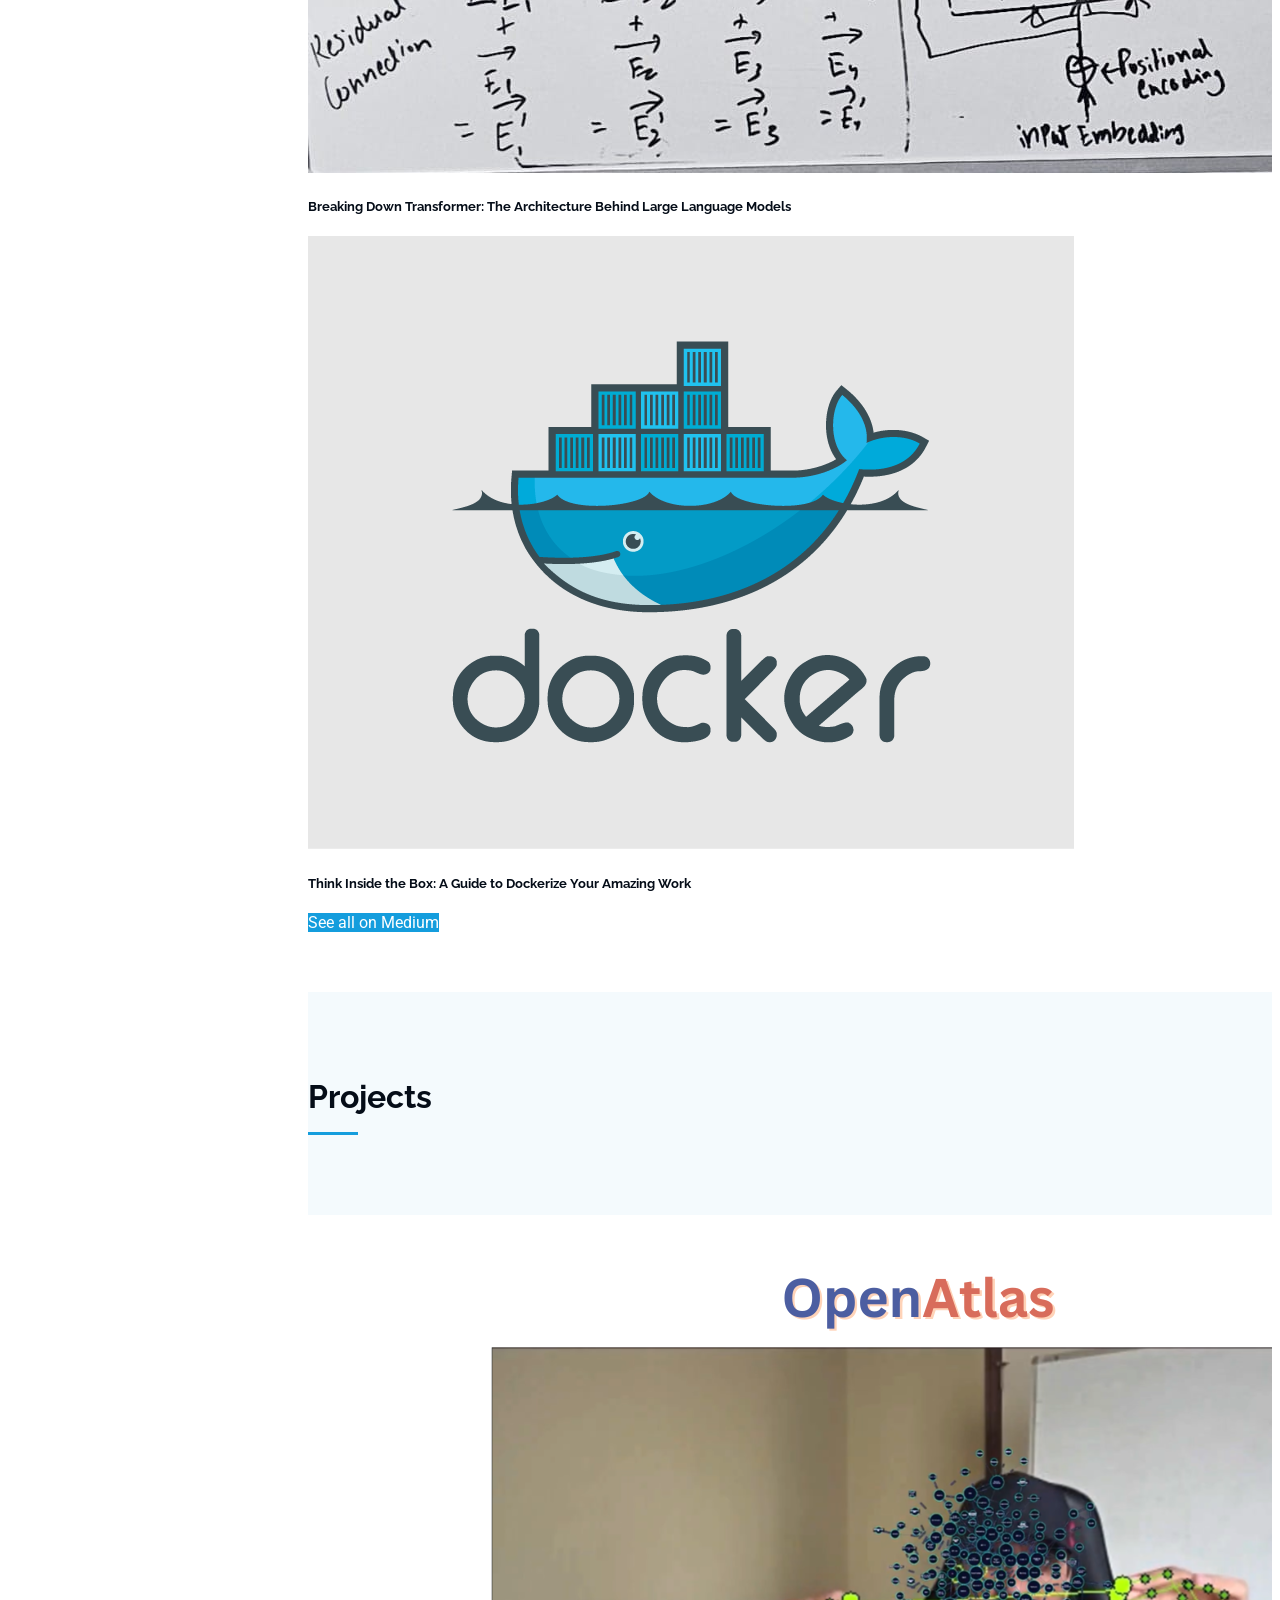
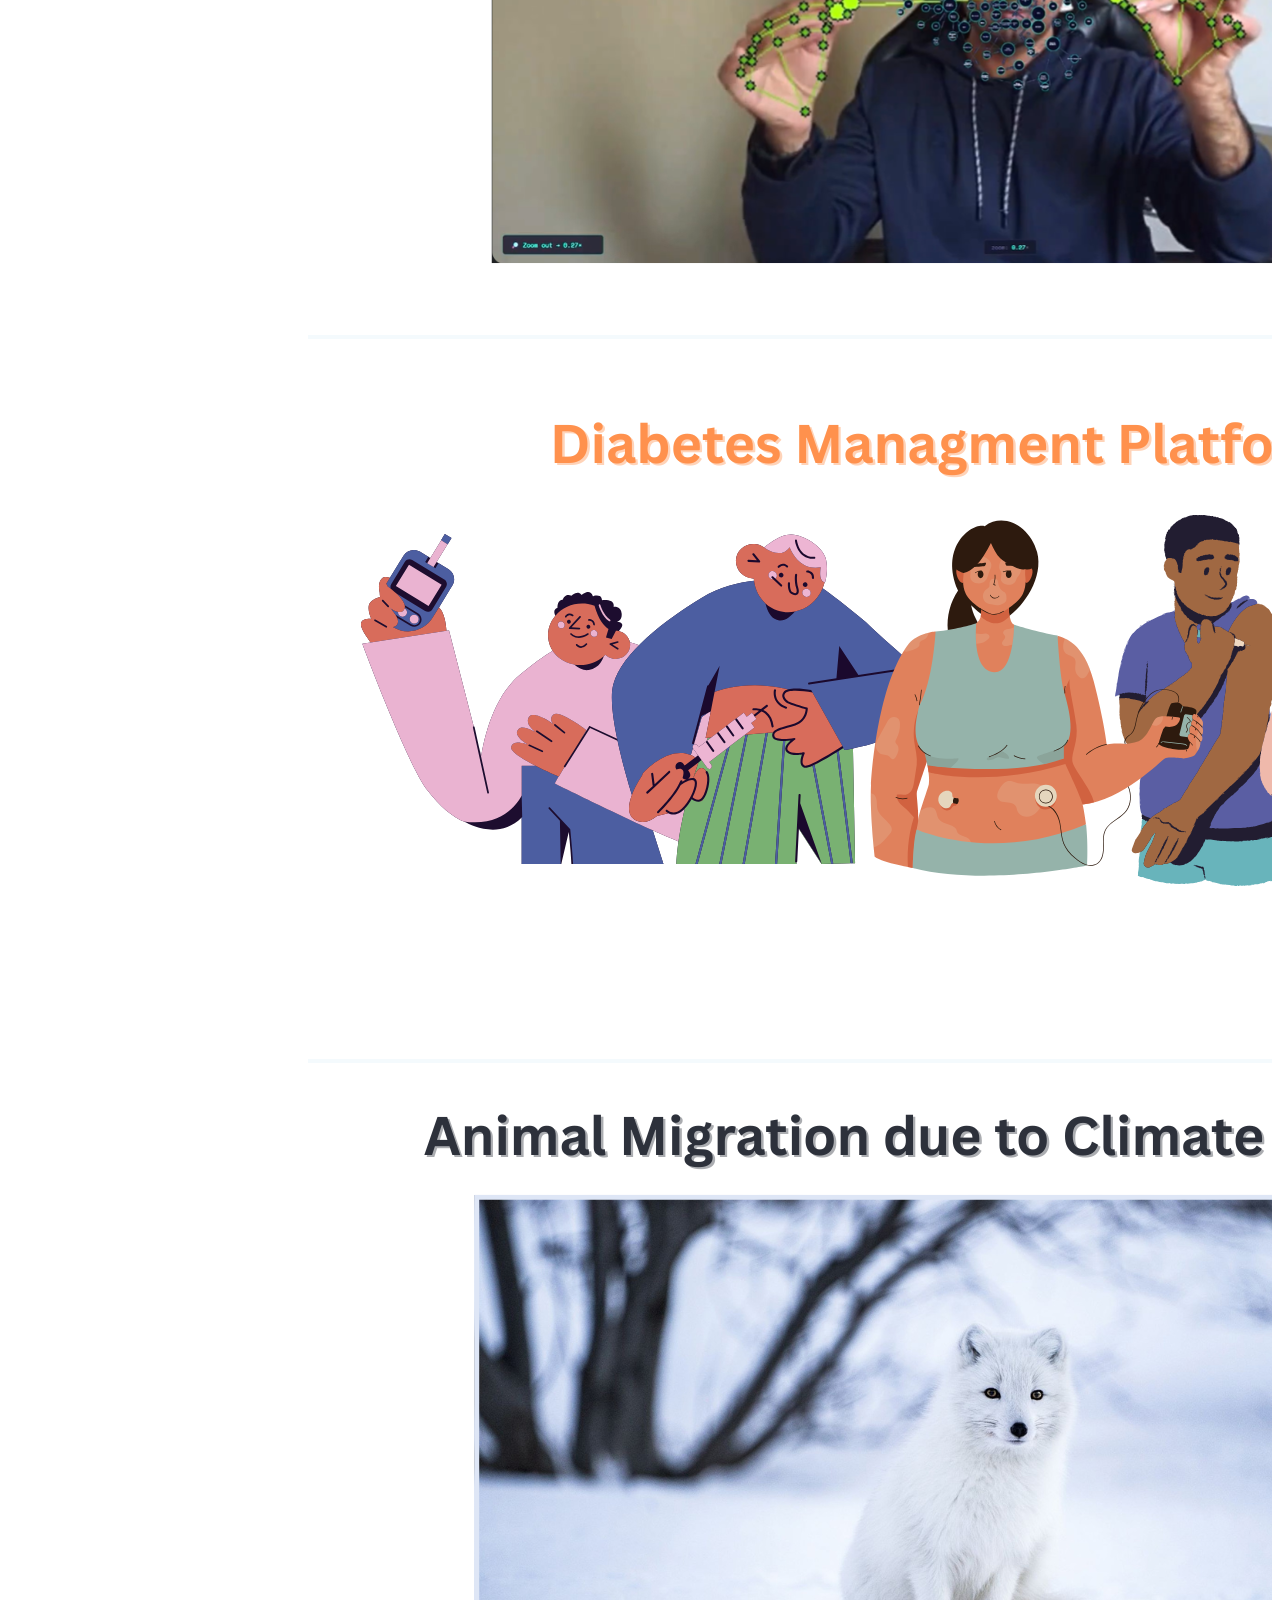
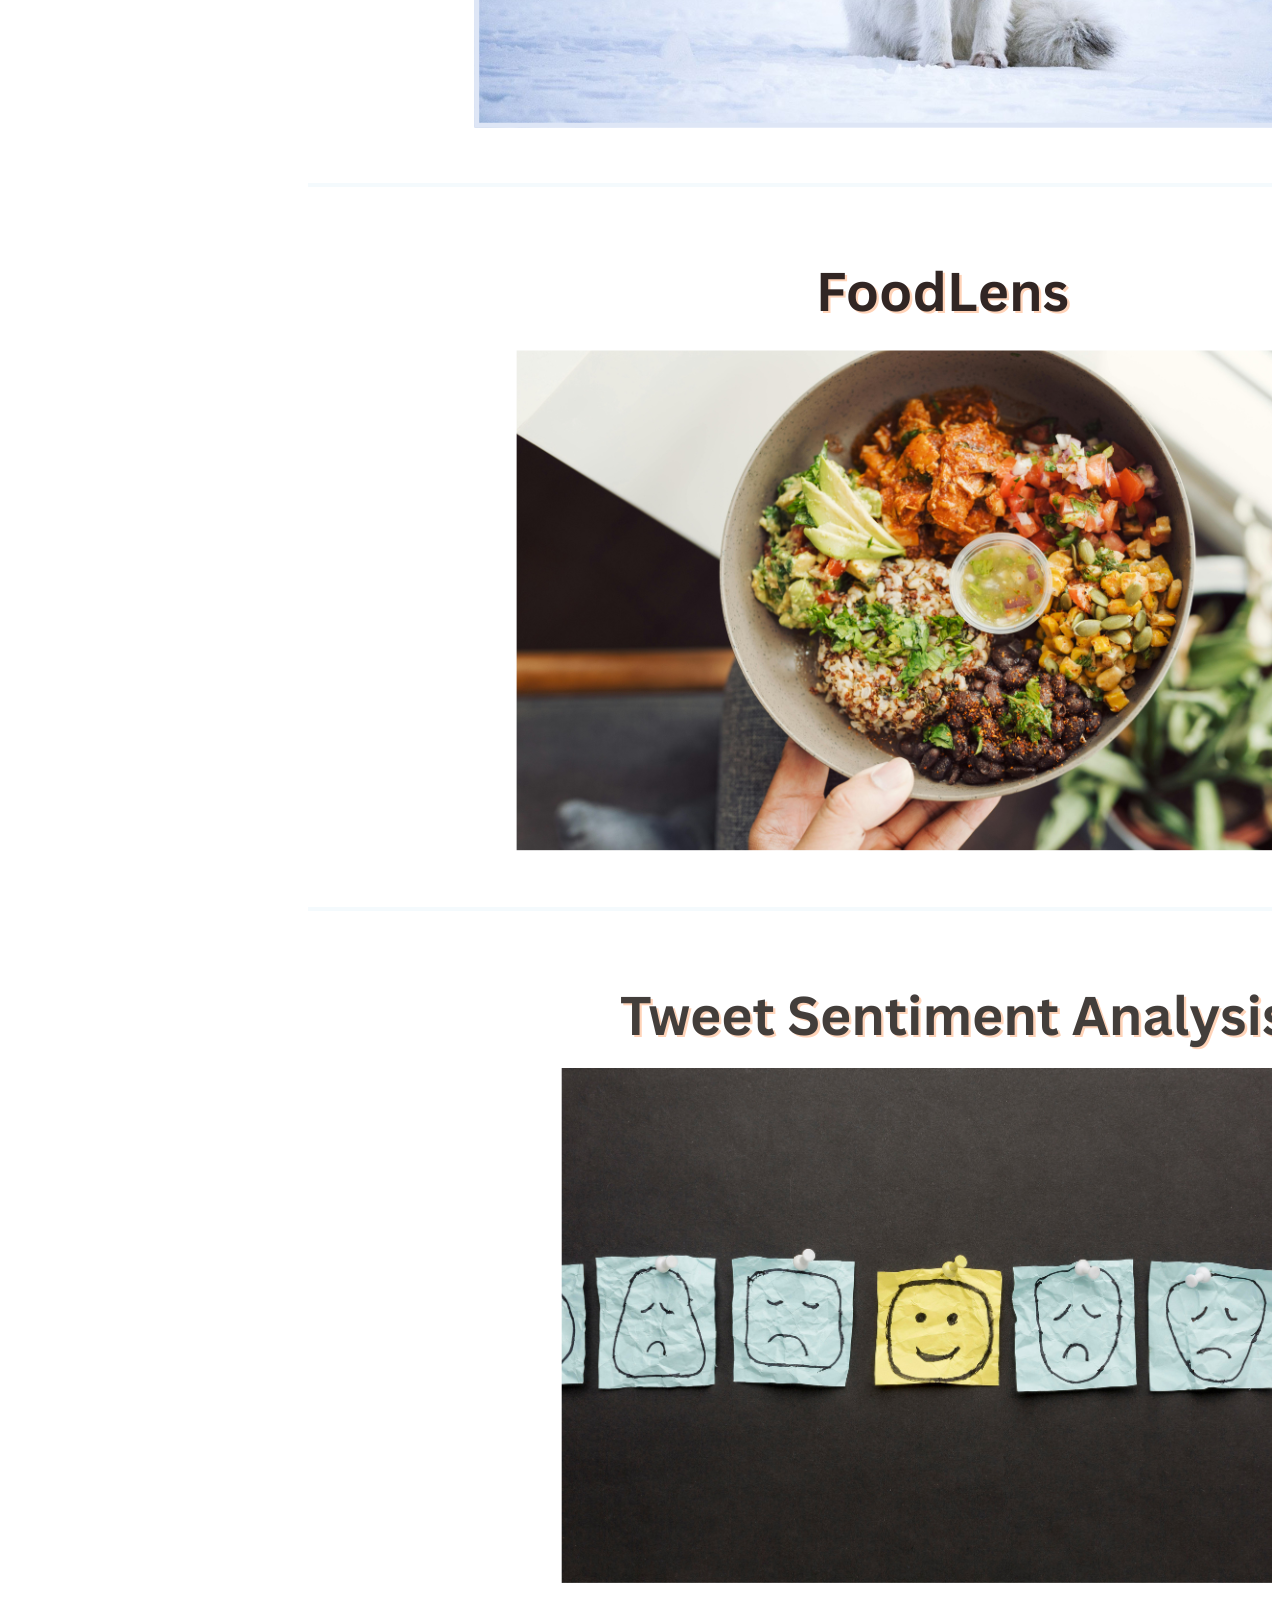
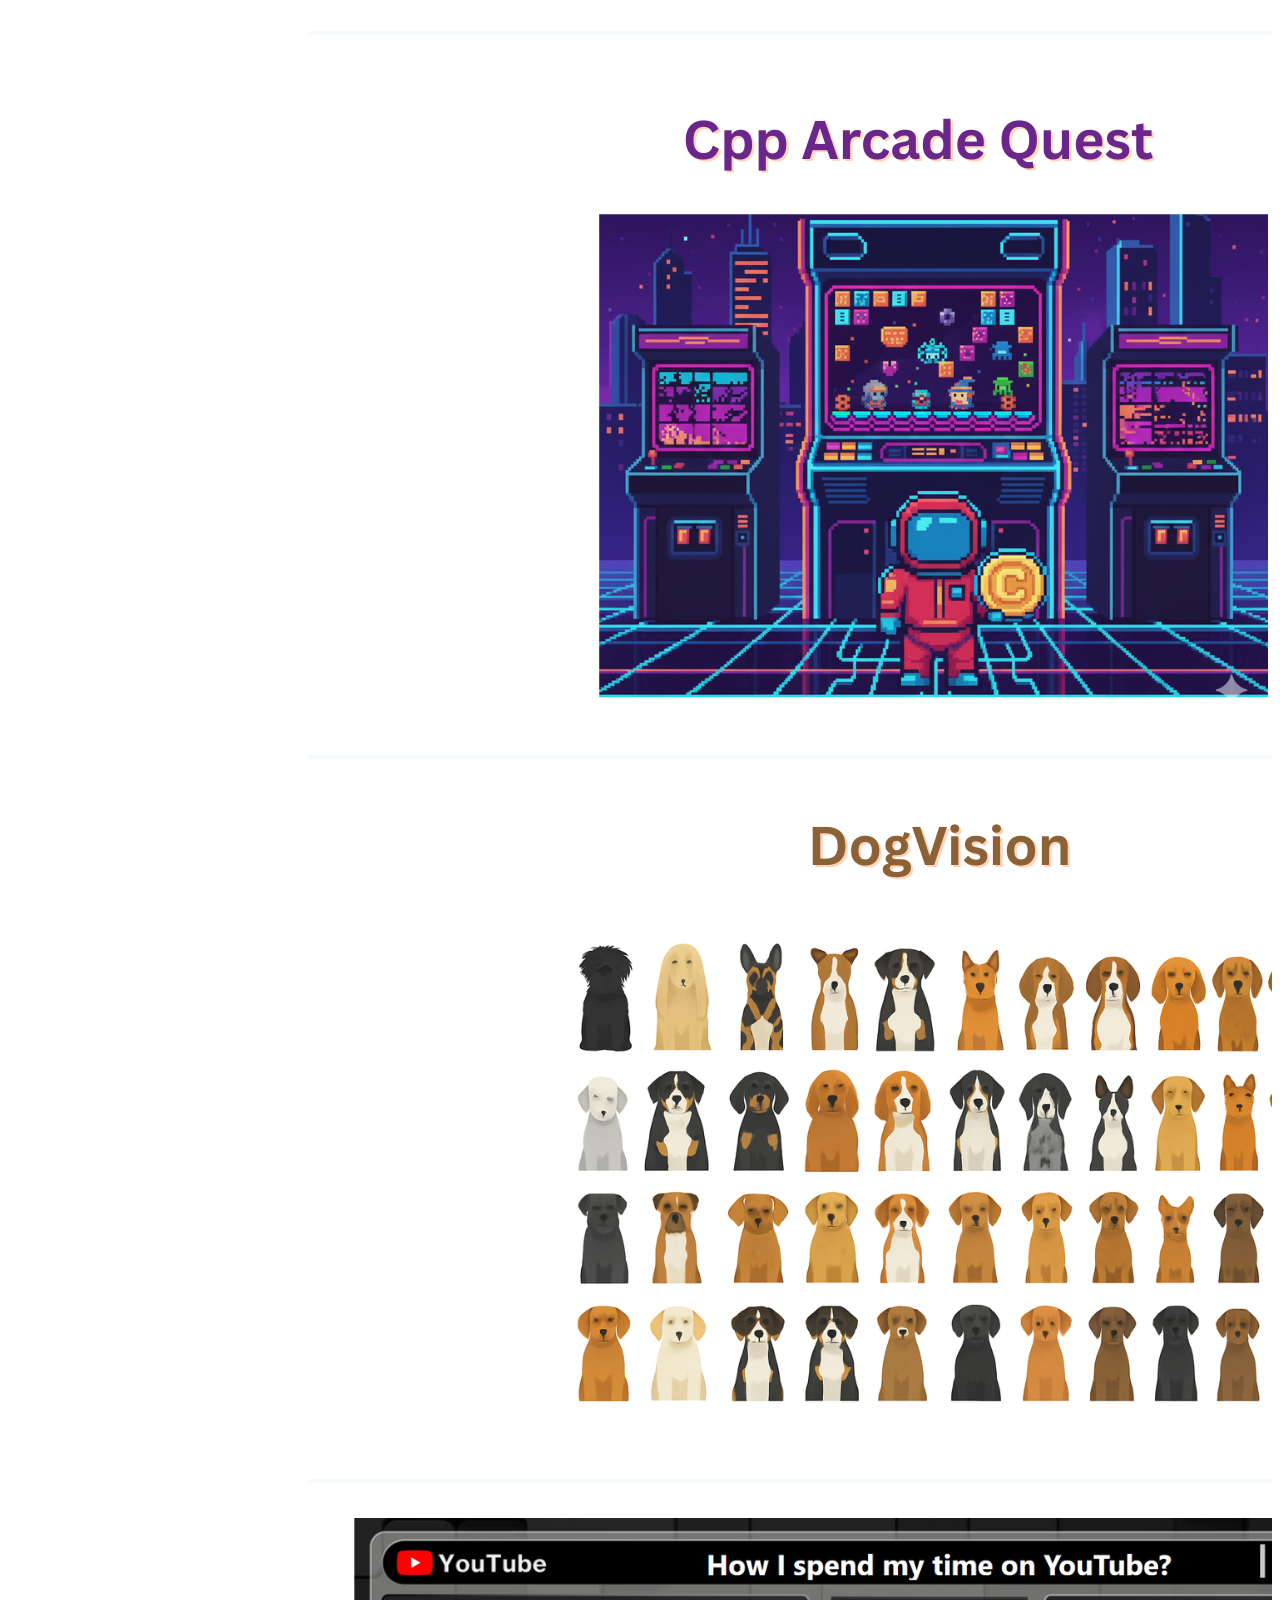
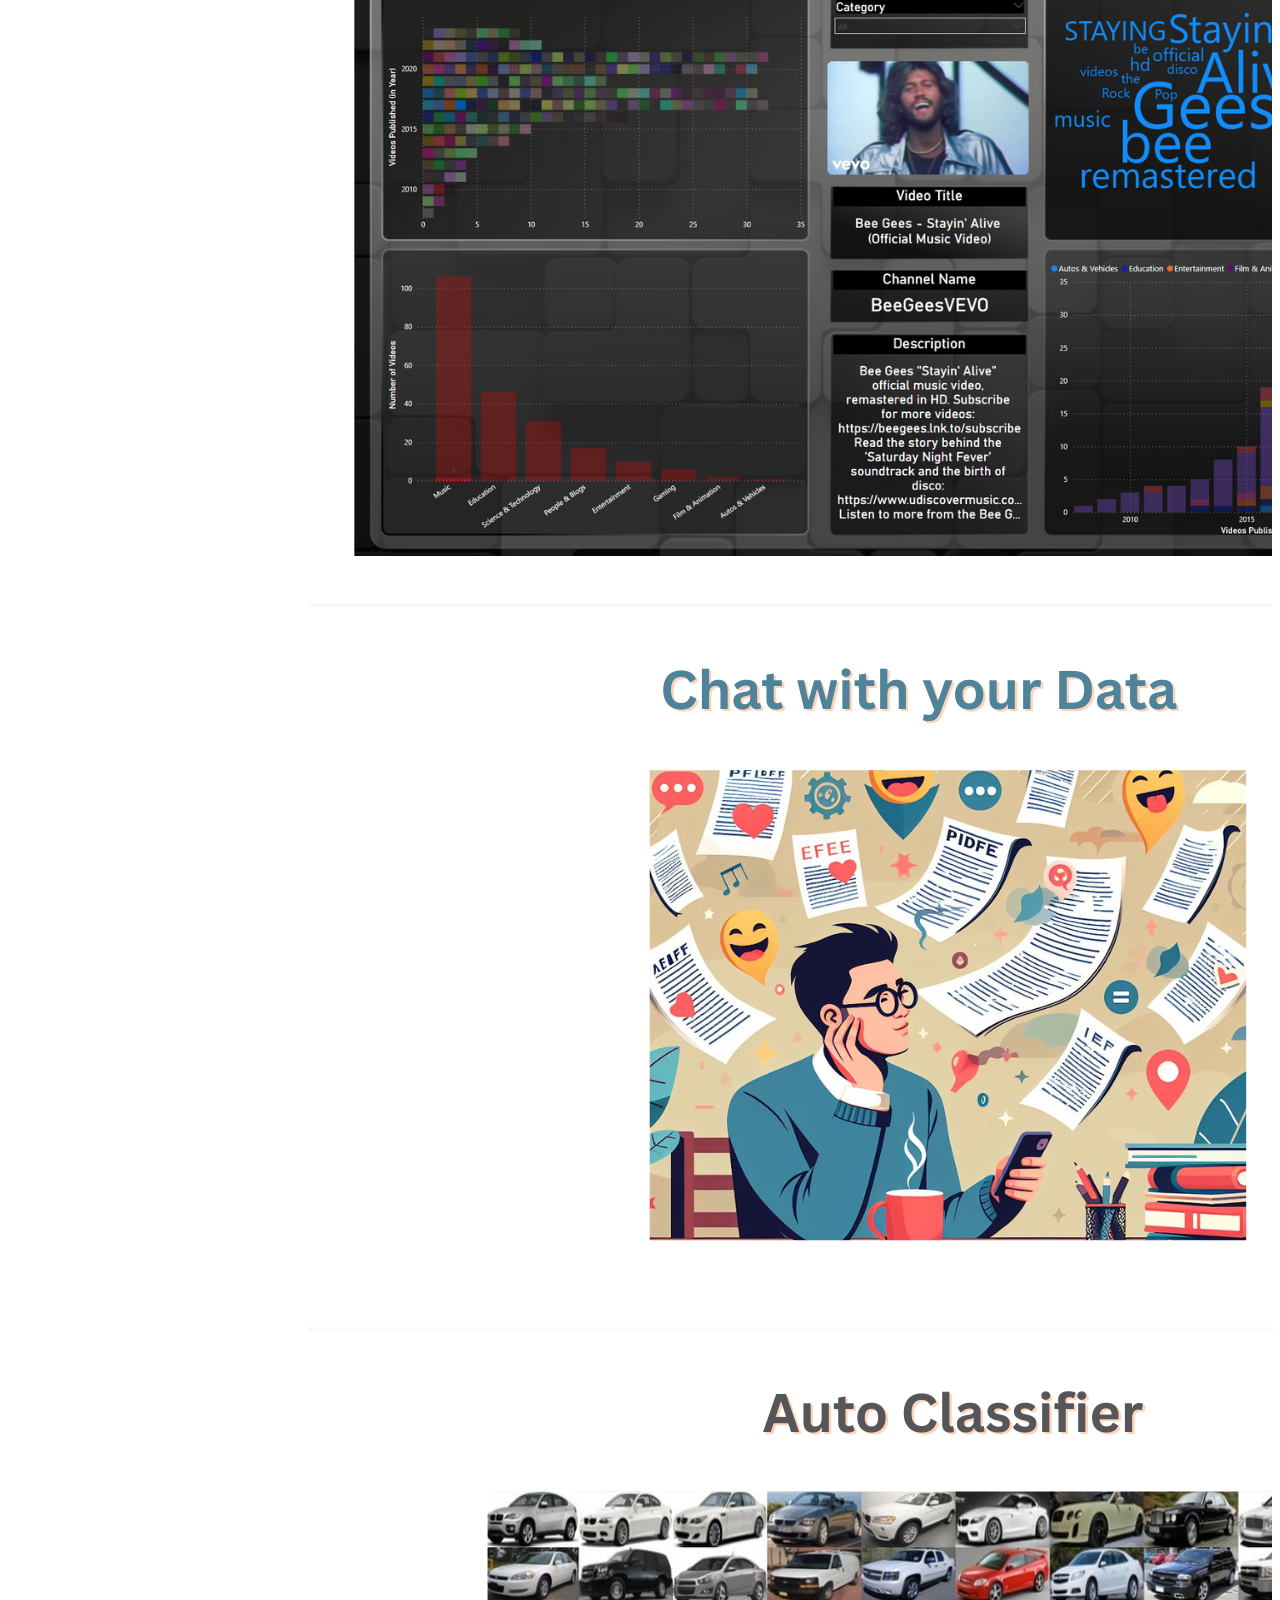
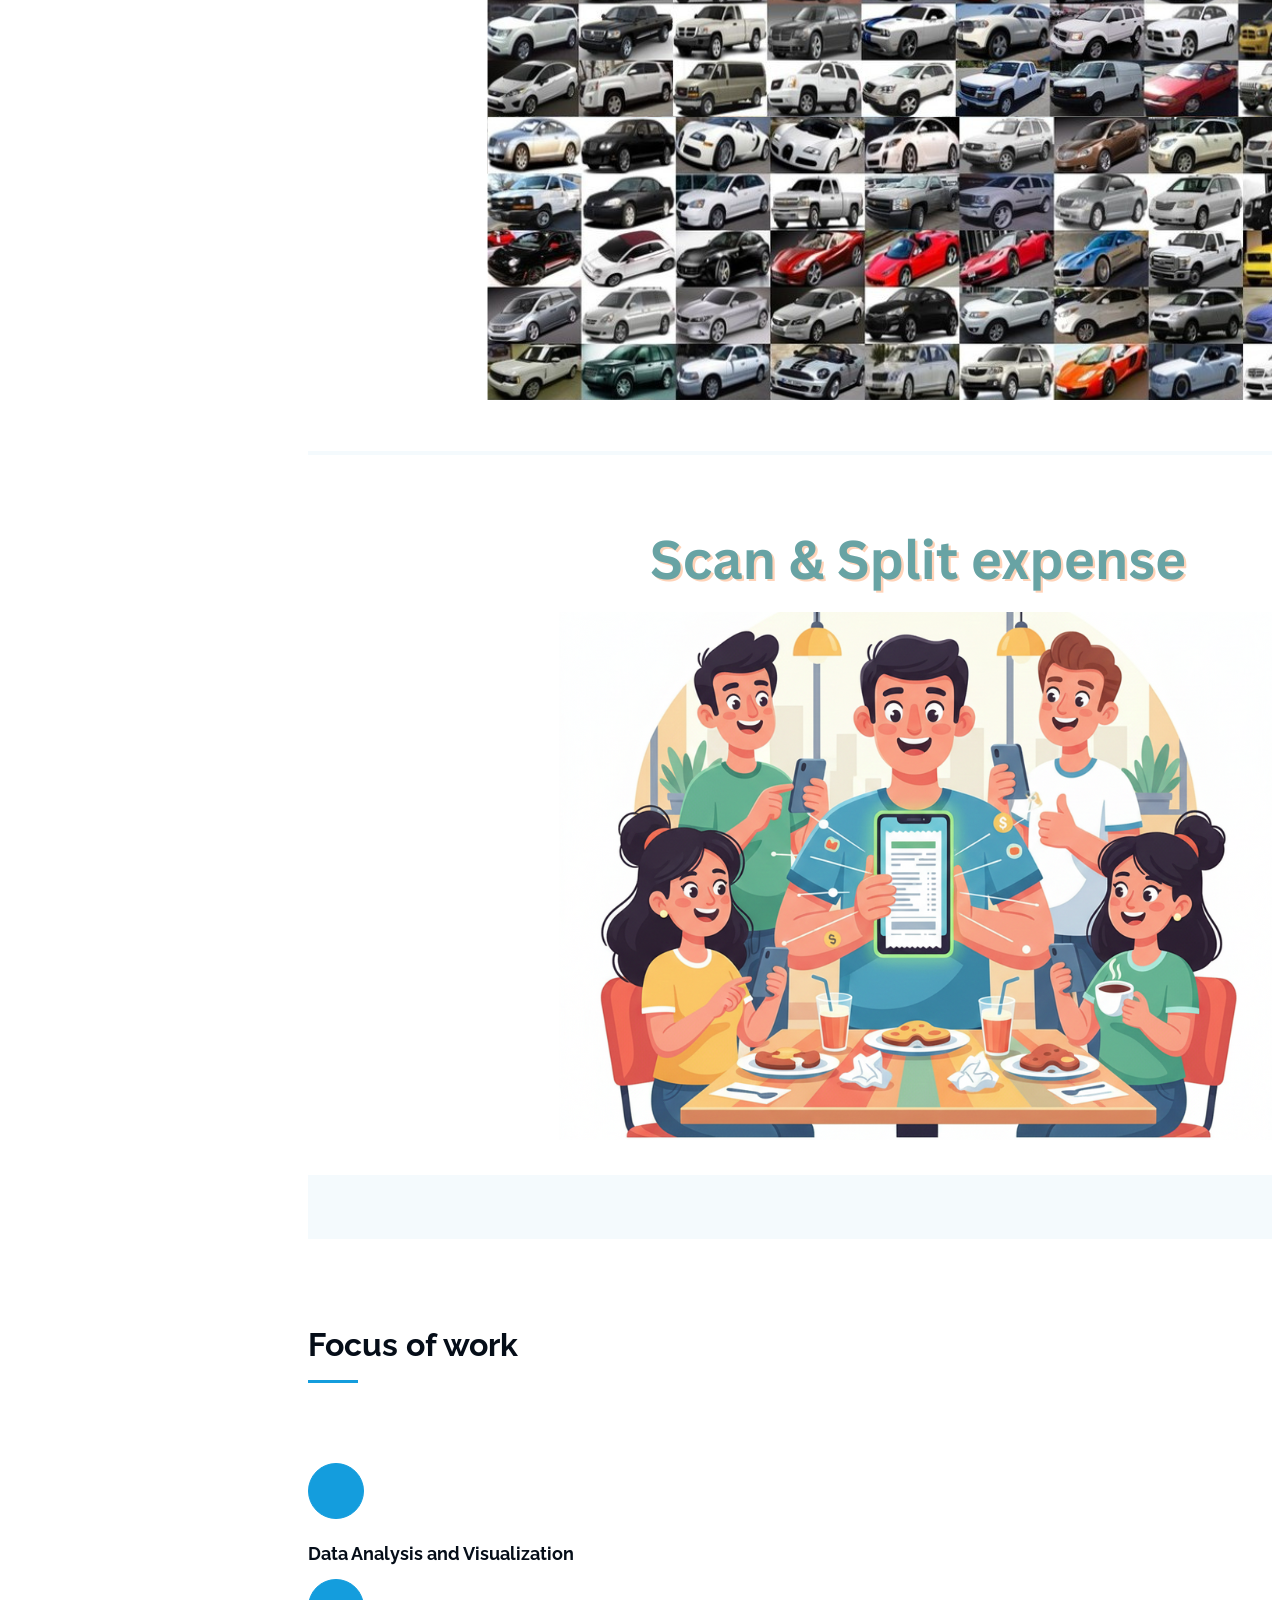
==== commit fab4760c: "openatlas added" ====
--- a/index.html
+++ b/index.html
@@ -320,6 +320,17 @@
 
             <div class="col-lg-4 col-md-6 portfolio-item isotope-item">
               <div class="portfolio-content h-100">
+                <img src="assets/img/portfolio/openatlas.png" class="img-fluid" alt="">
+                <div class="portfolio-info">
+                  <p>Computer Vision, Data Visualization, Python</p>
+                  <a href="assets/img/portfolio/openatlas.png" title="2026" data-gallery="portfolio-gallery-app" class="glightbox preview-link"><i class="bi bi-zoom-in"></i></a>
+                  <a href="https://github.com/Gaurang111/openatlas" title="More Details" class="details-link"><i class="bi bi-link-45deg"></i></a>
+                </div>
+              </div>
+            </div><!-- End Portfolio Item -->
+
+            <div class="col-lg-4 col-md-6 portfolio-item isotope-item">
+              <div class="portfolio-content h-100">
                 <img src="assets/img/portfolio/diabetes.png" class="img-fluid" alt="">
                 <div class="portfolio-info">
                   <p>Data Analysis, Machine Learning, APIs, Streamlit</p>
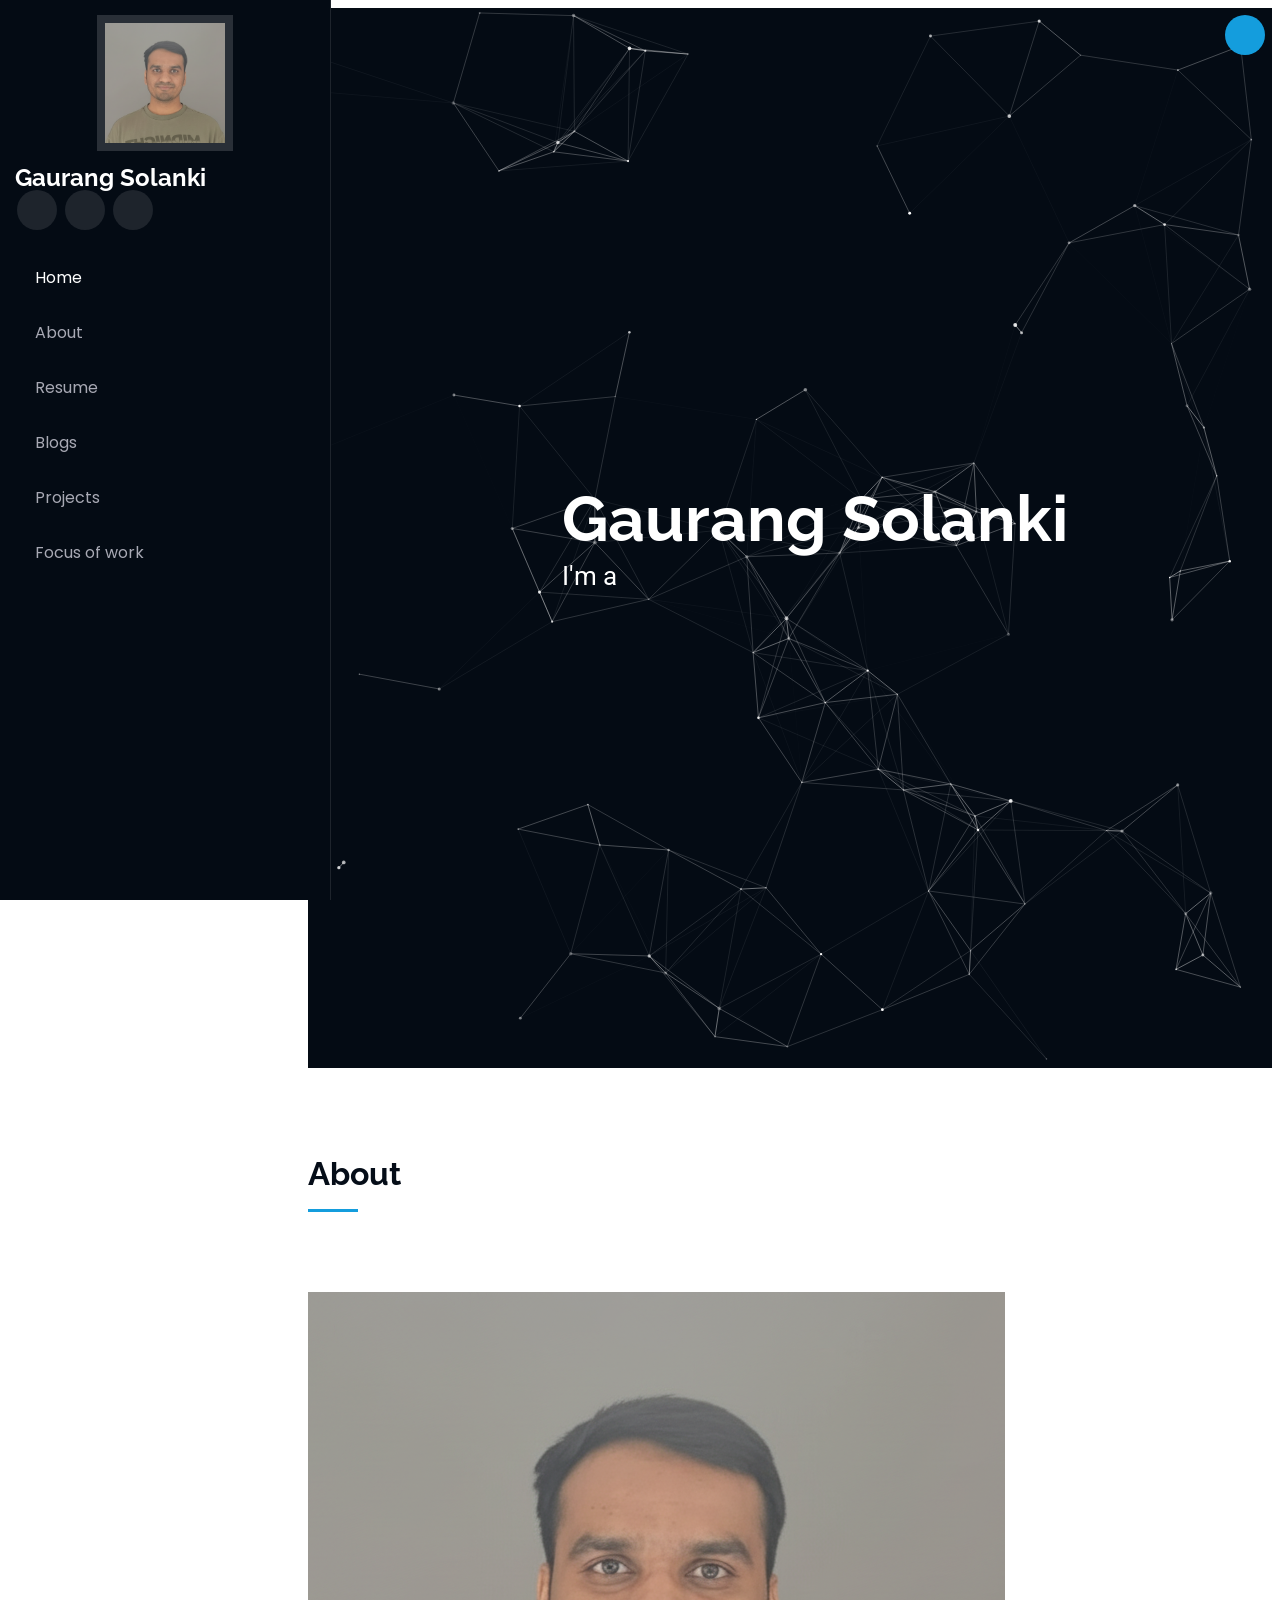
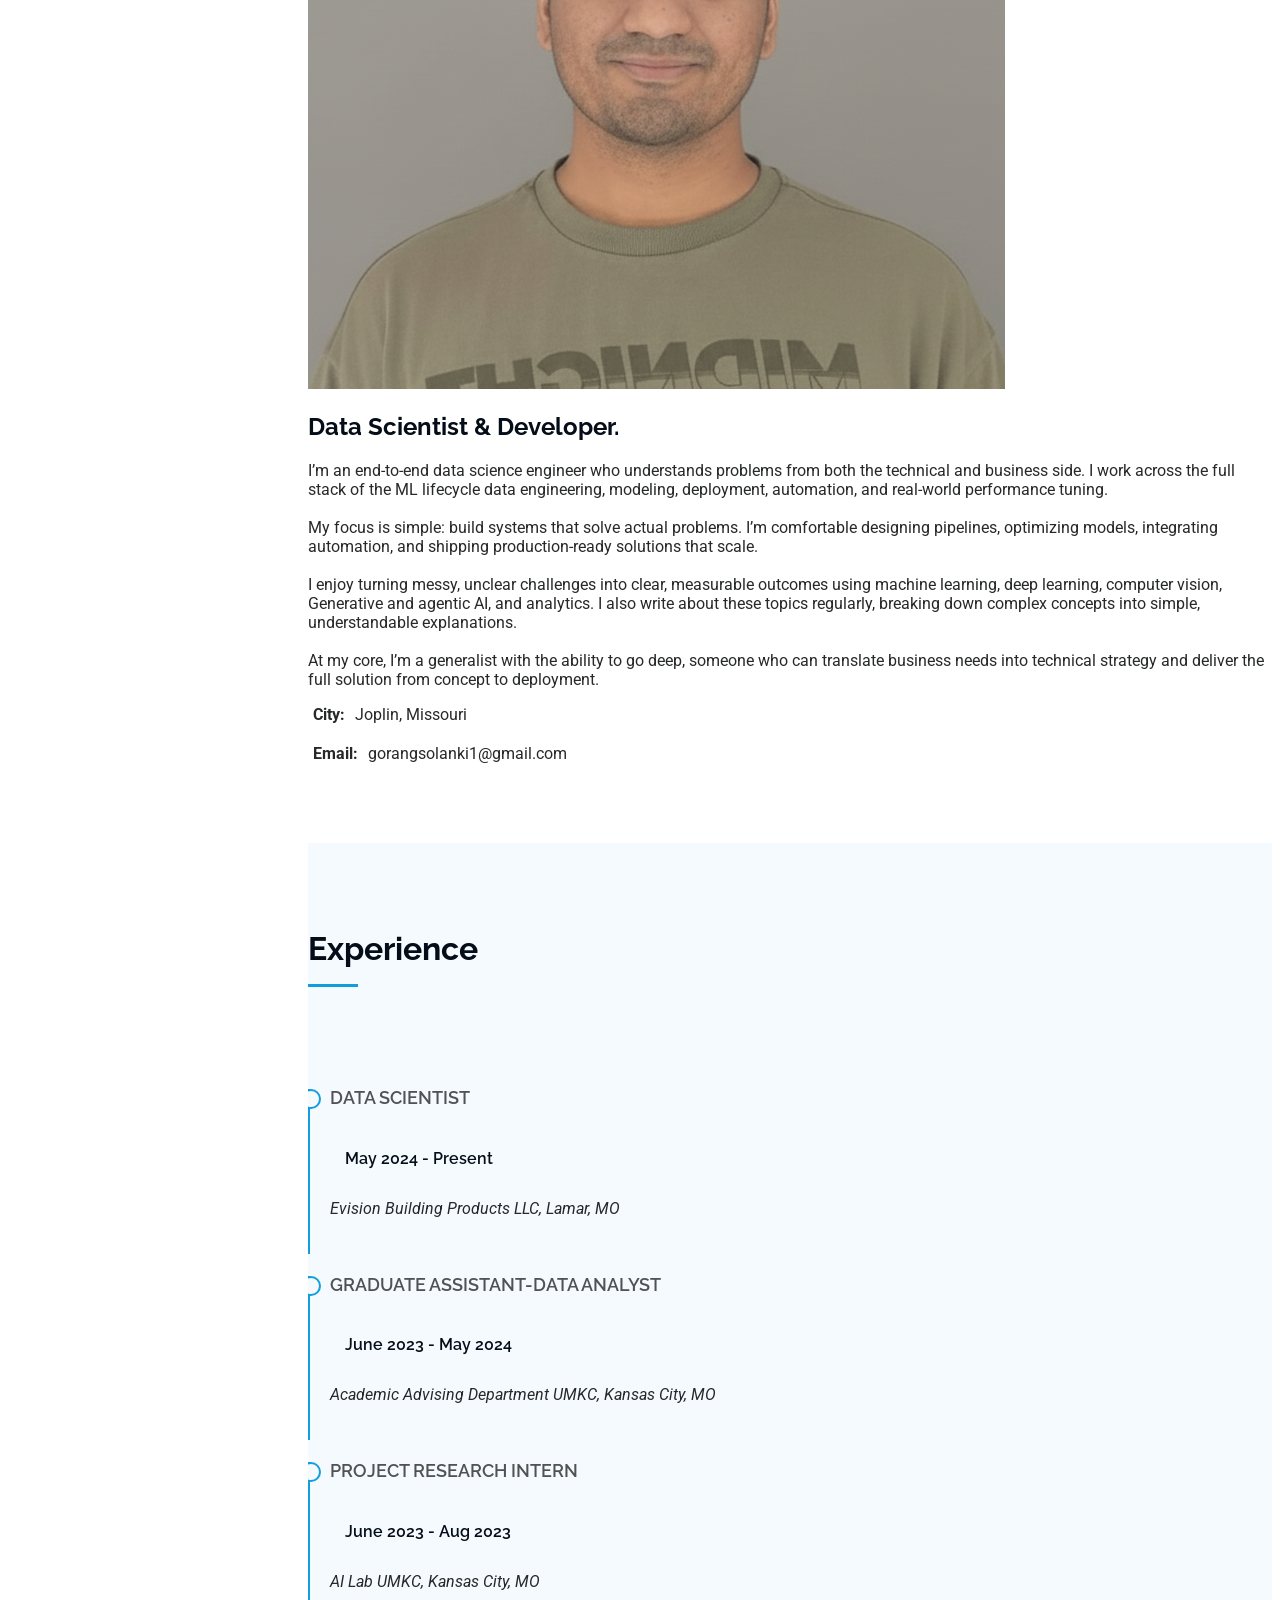
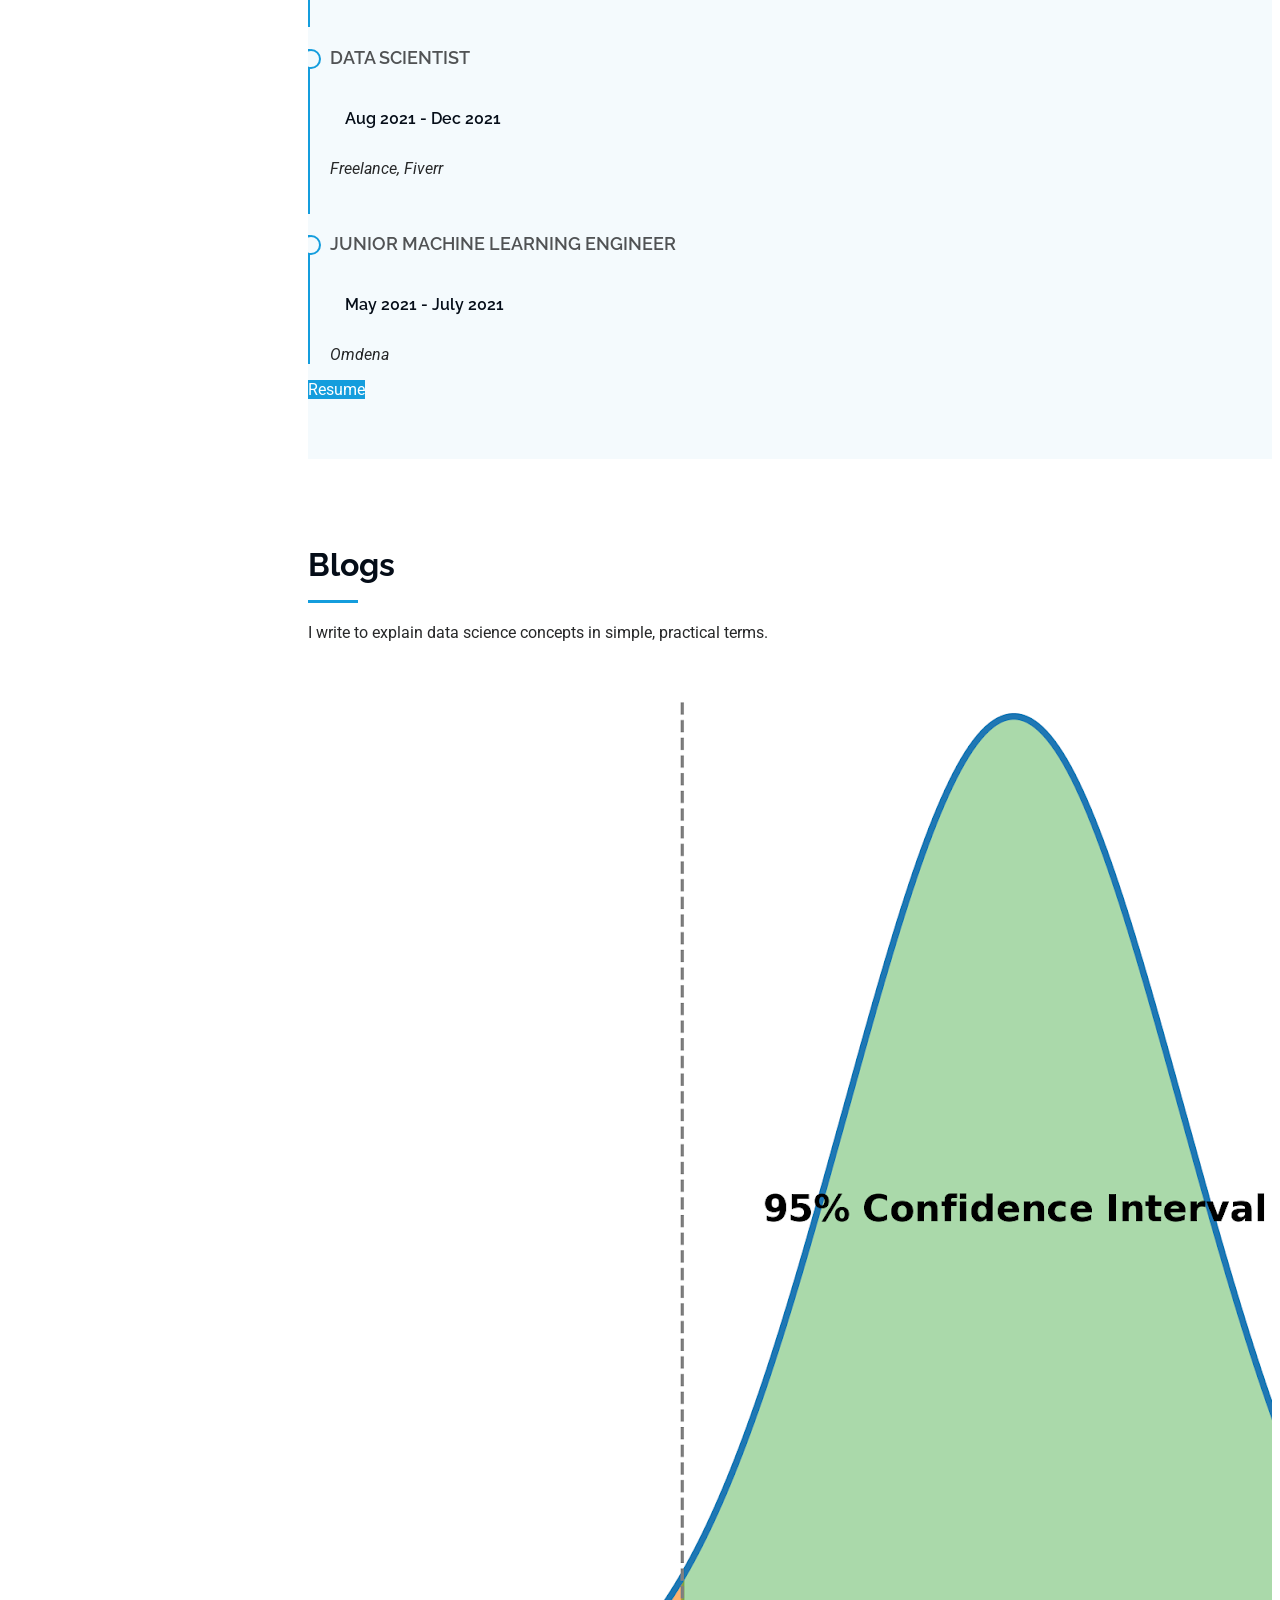
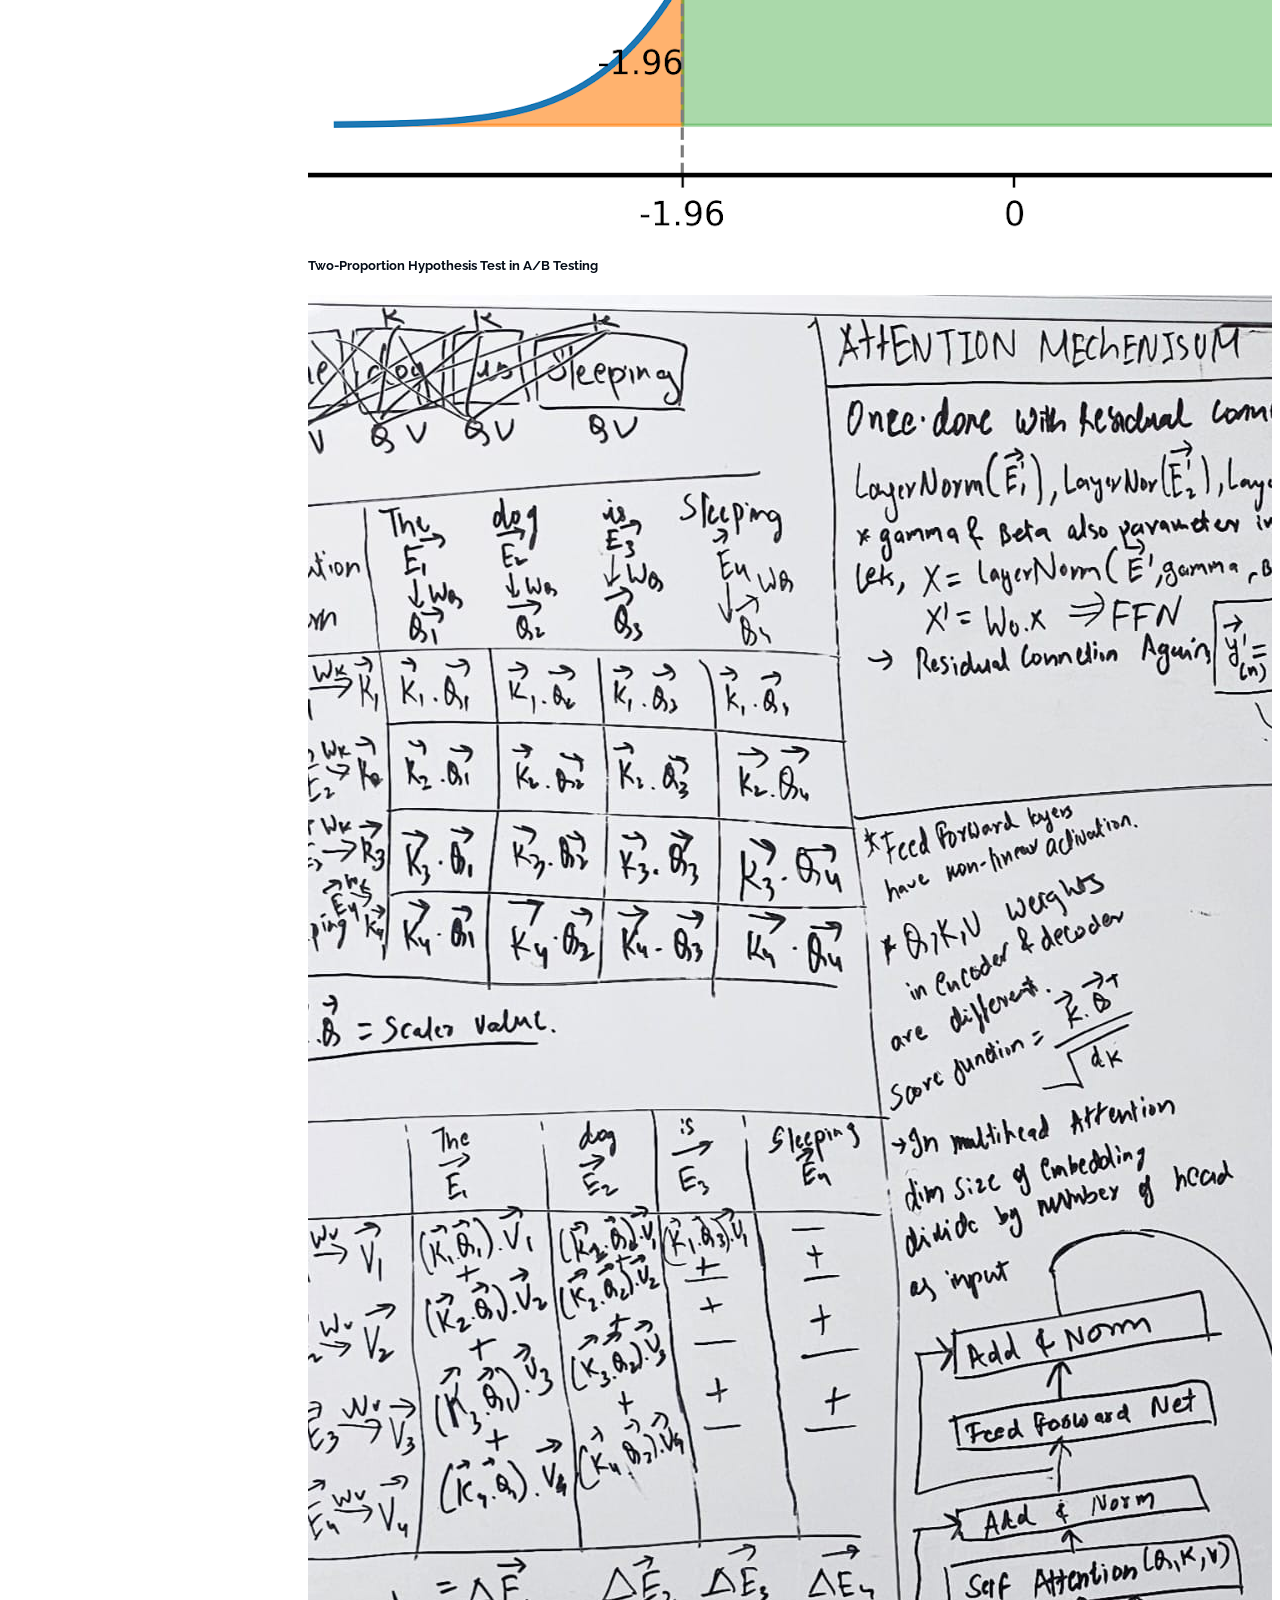
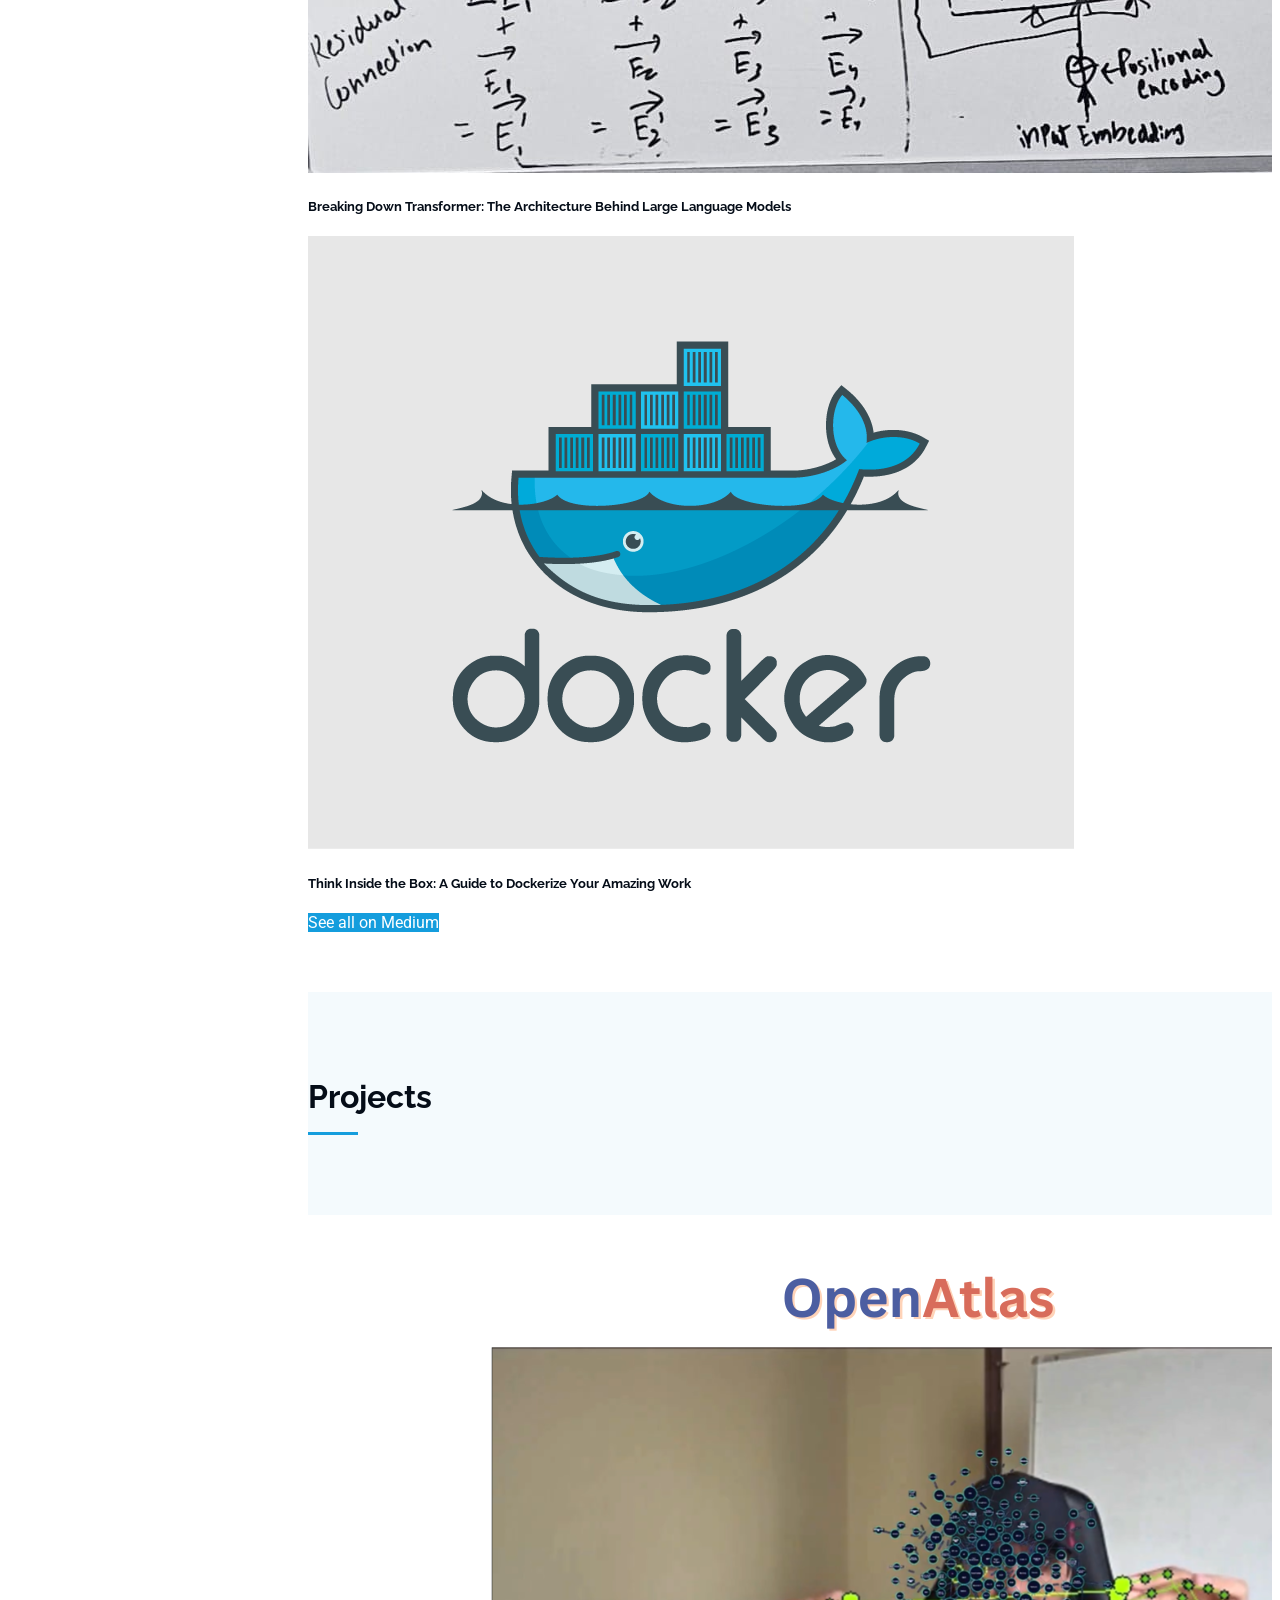
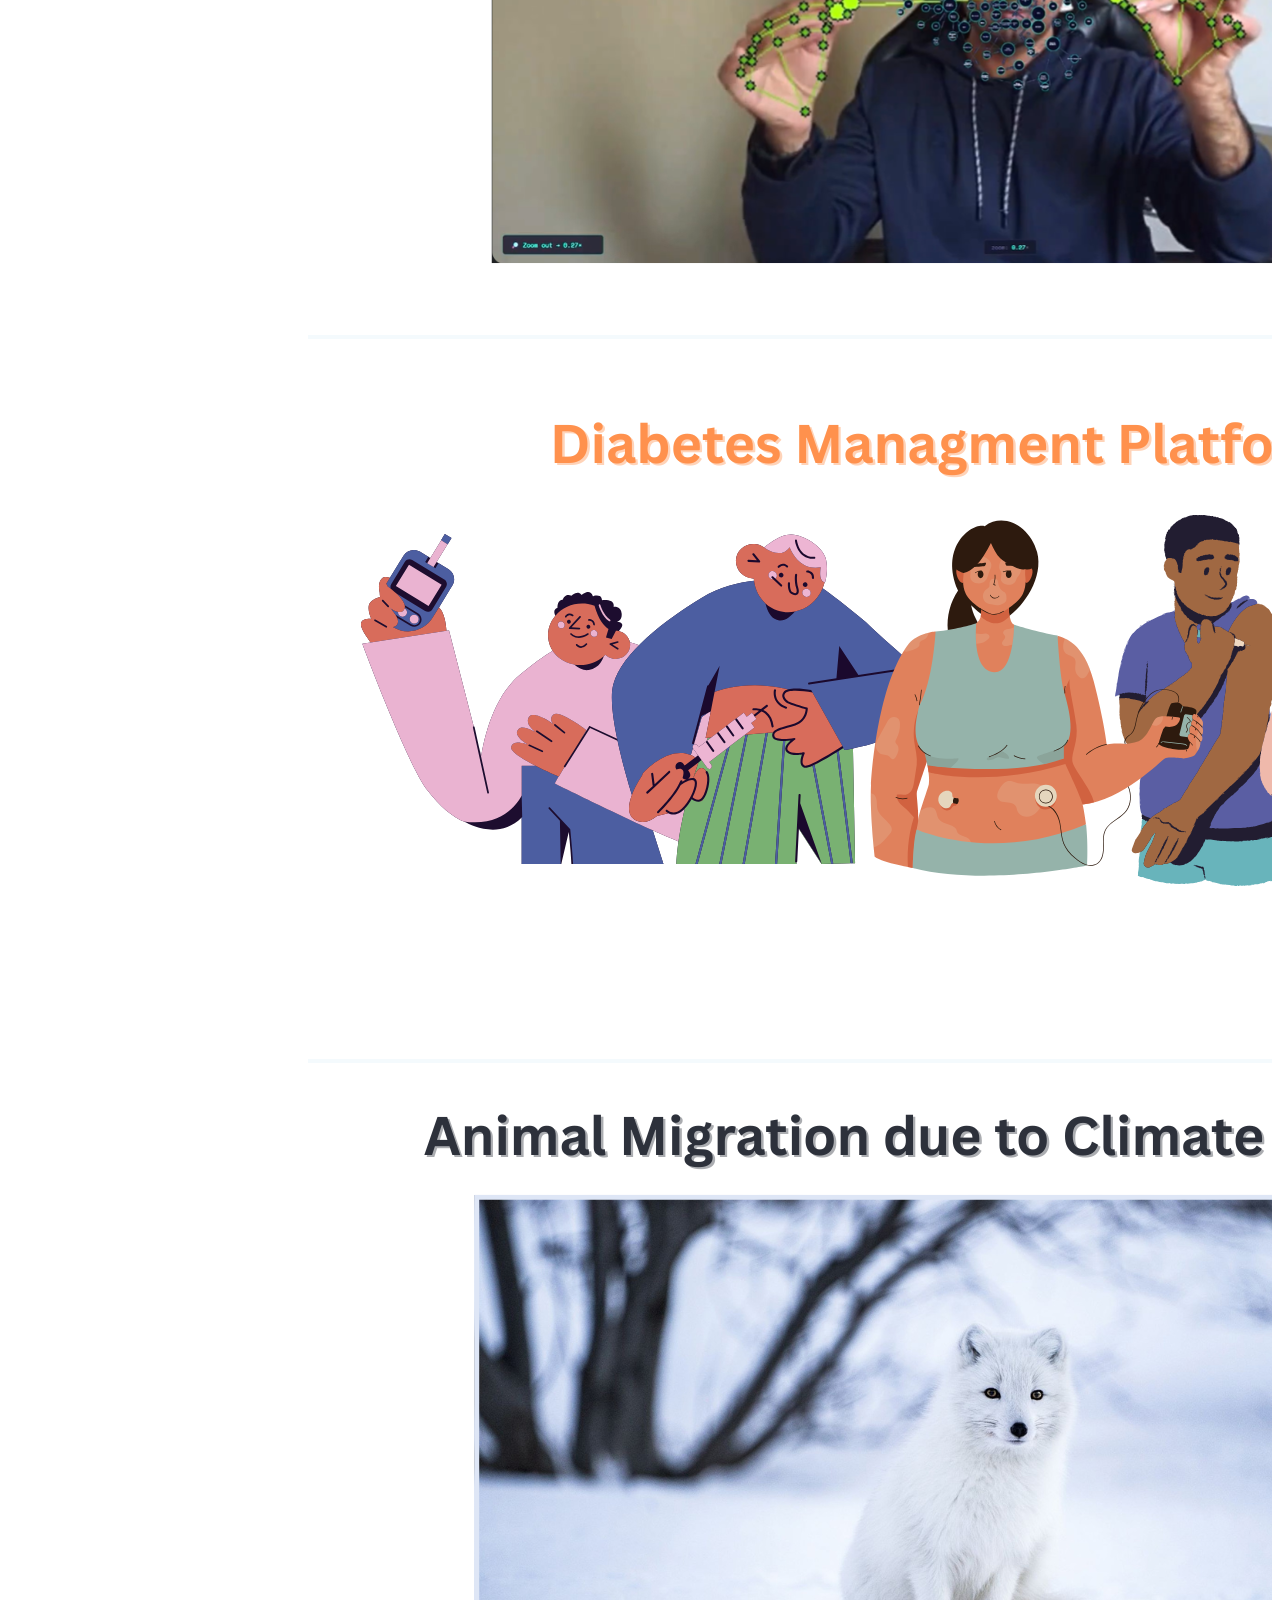
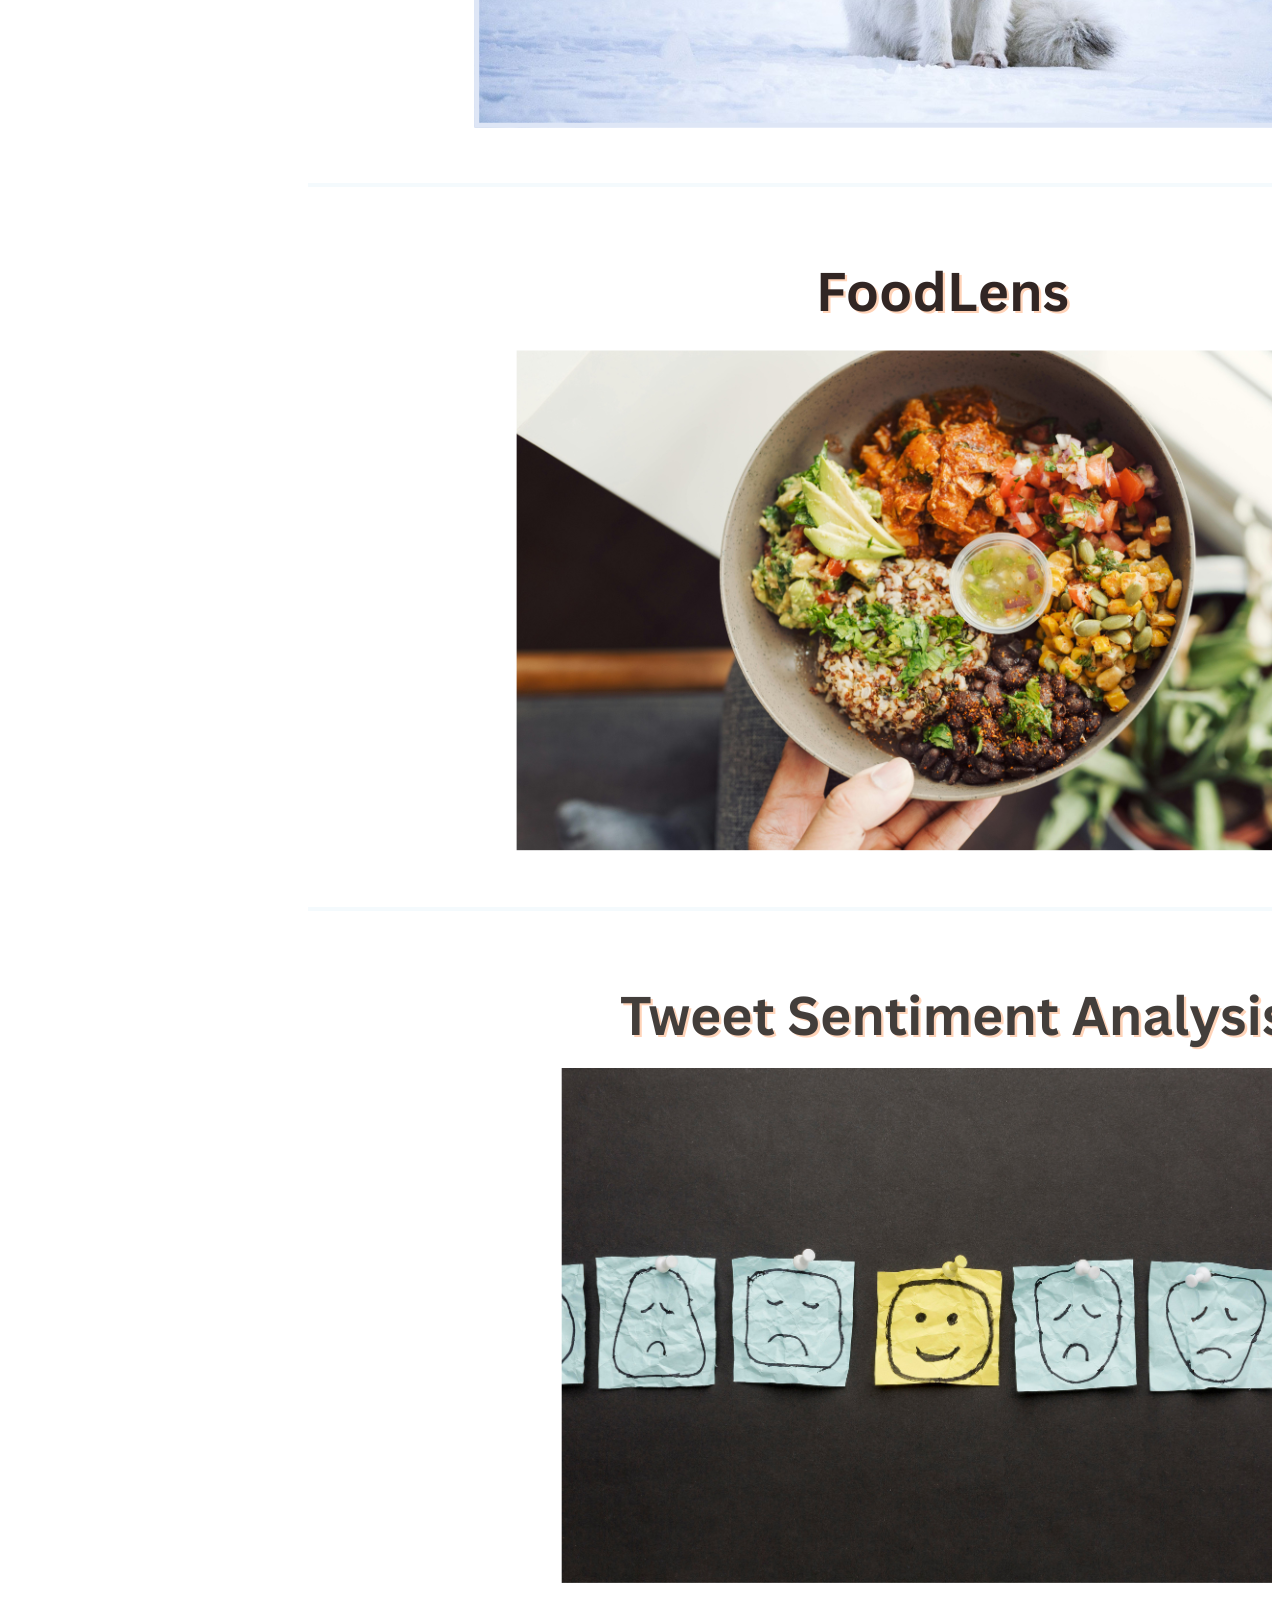
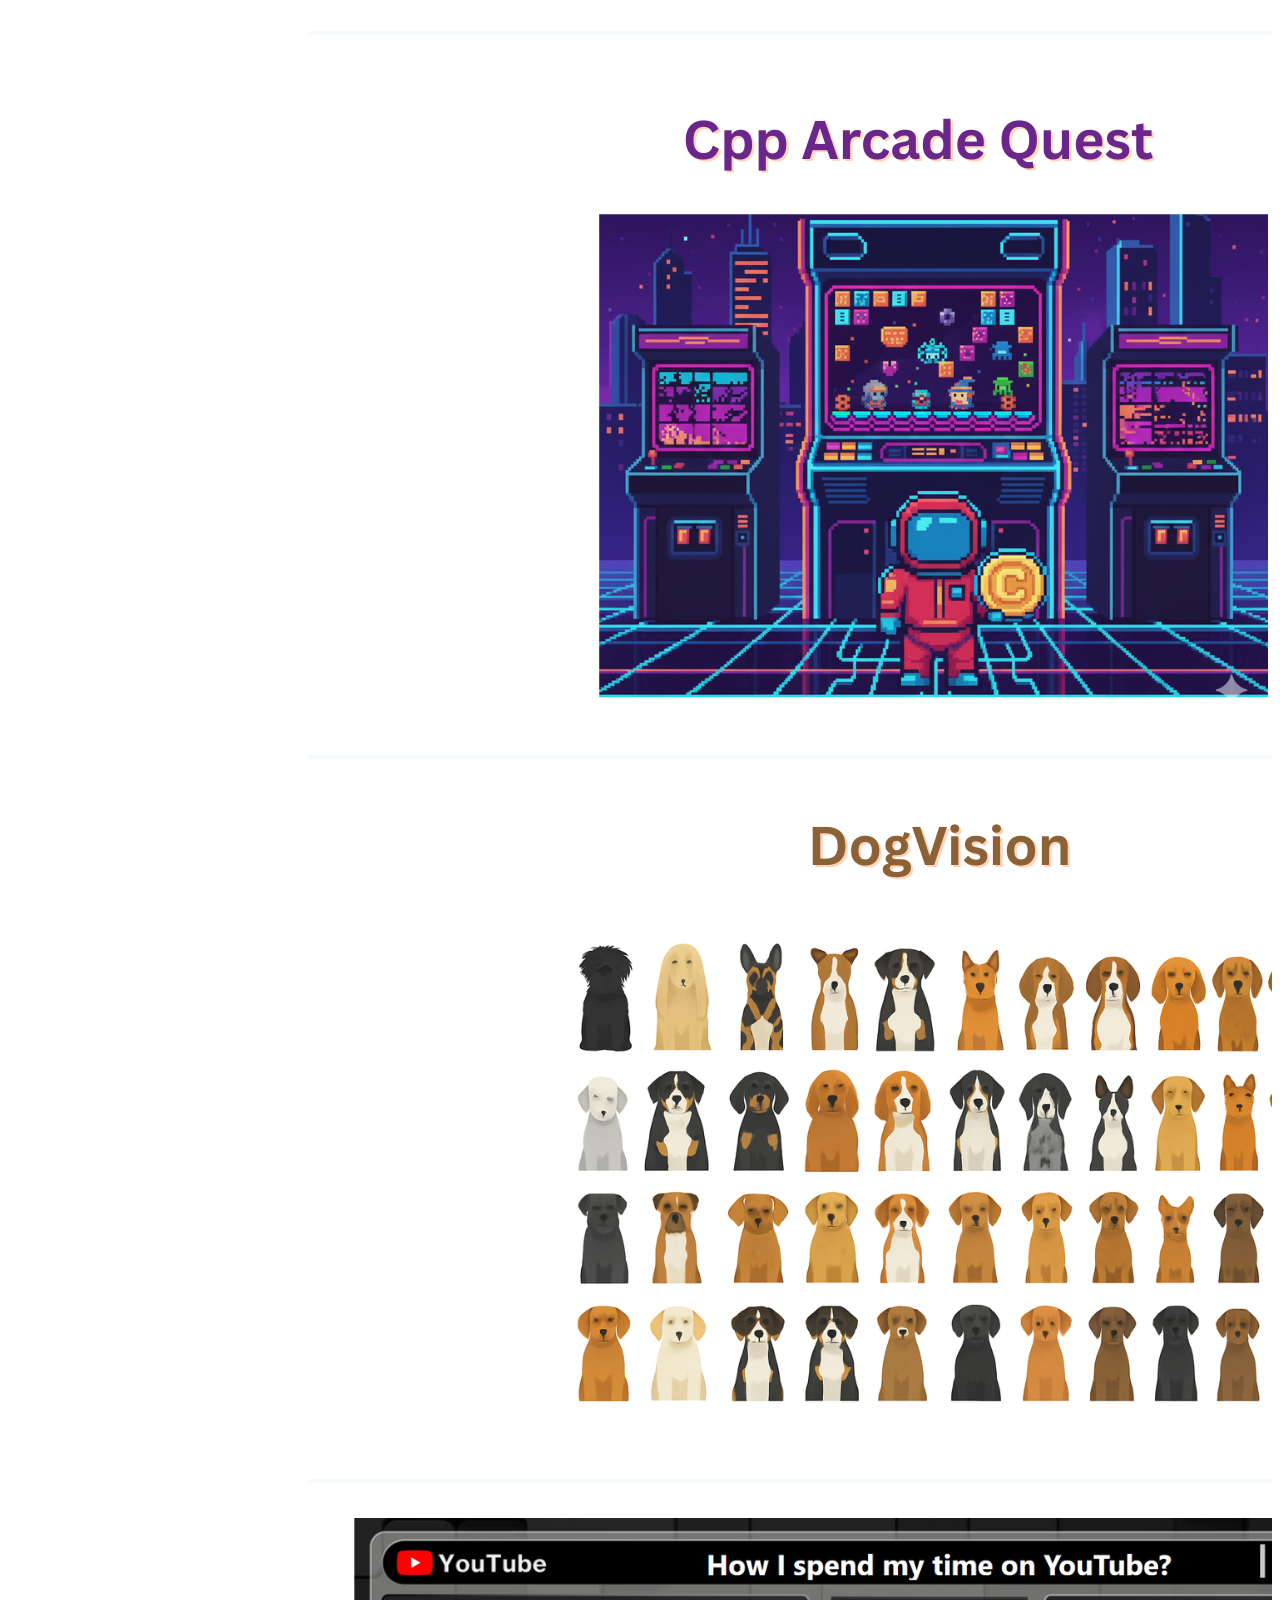
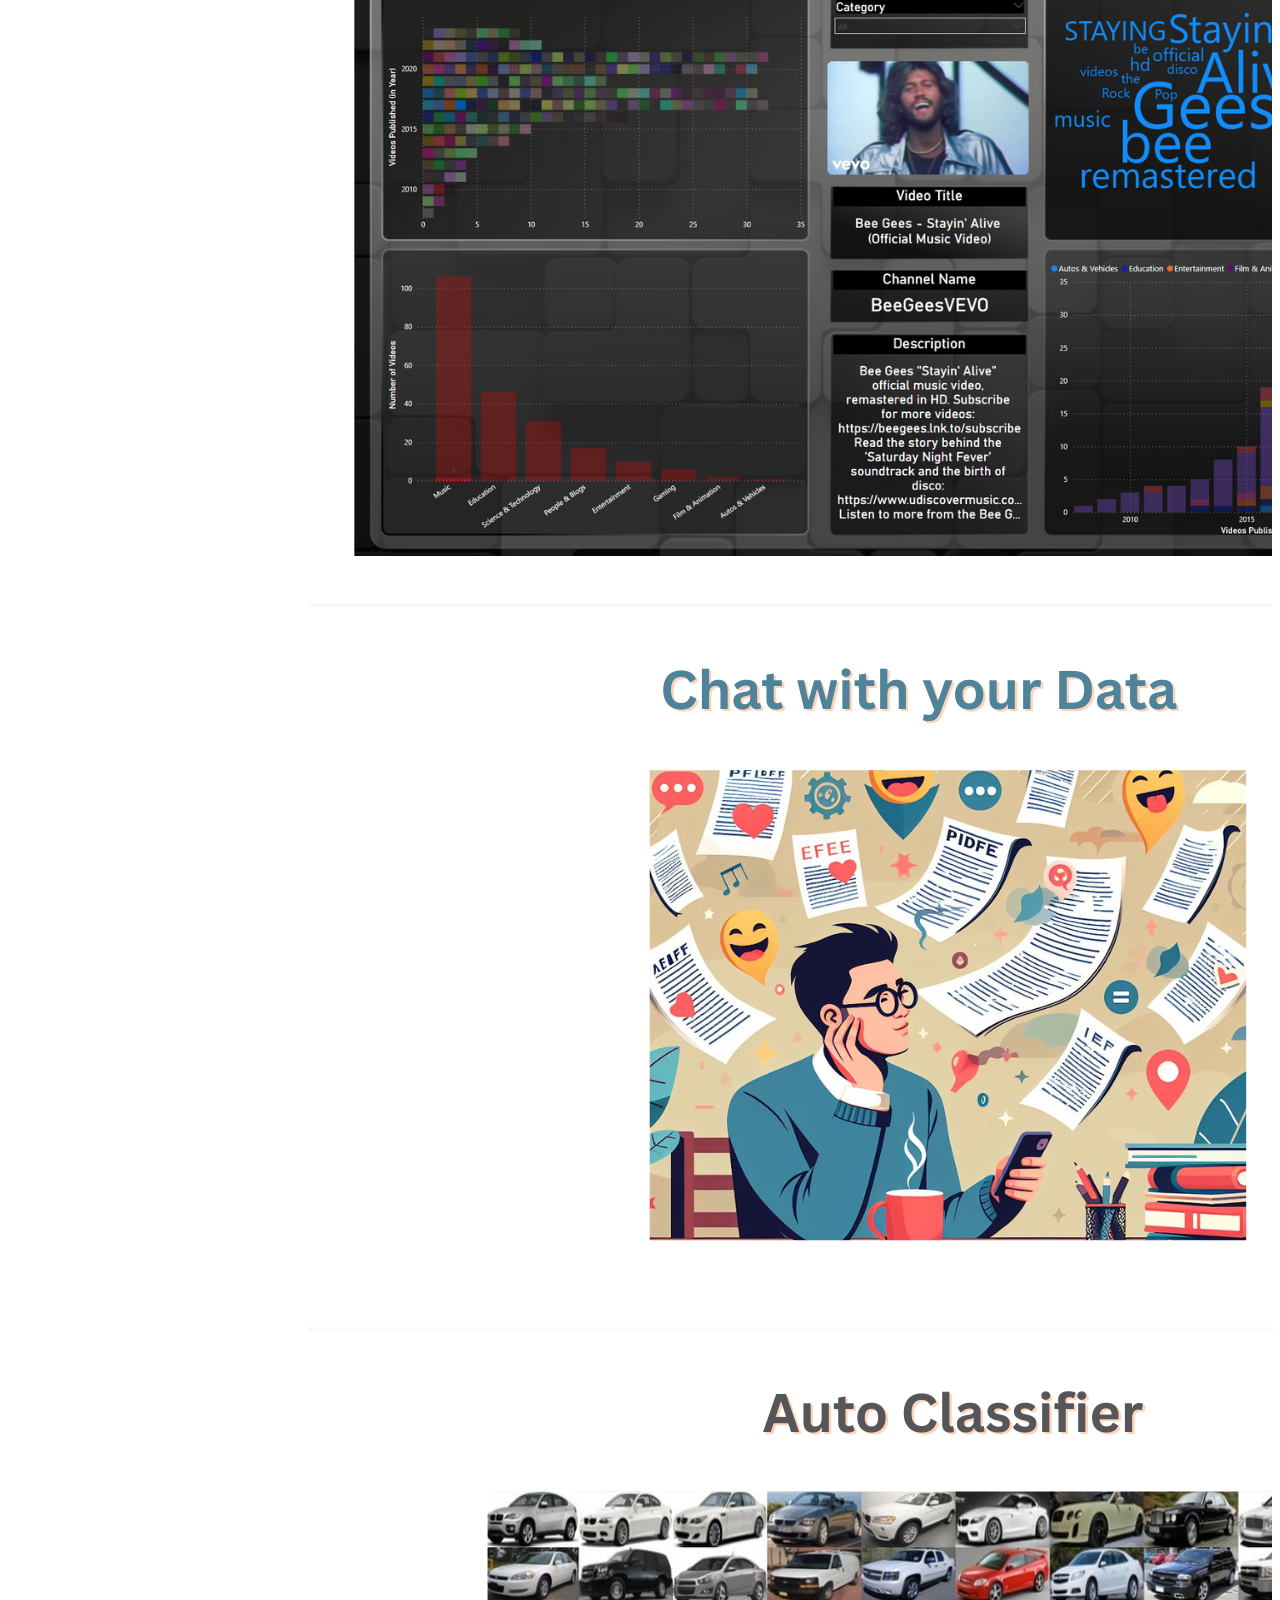
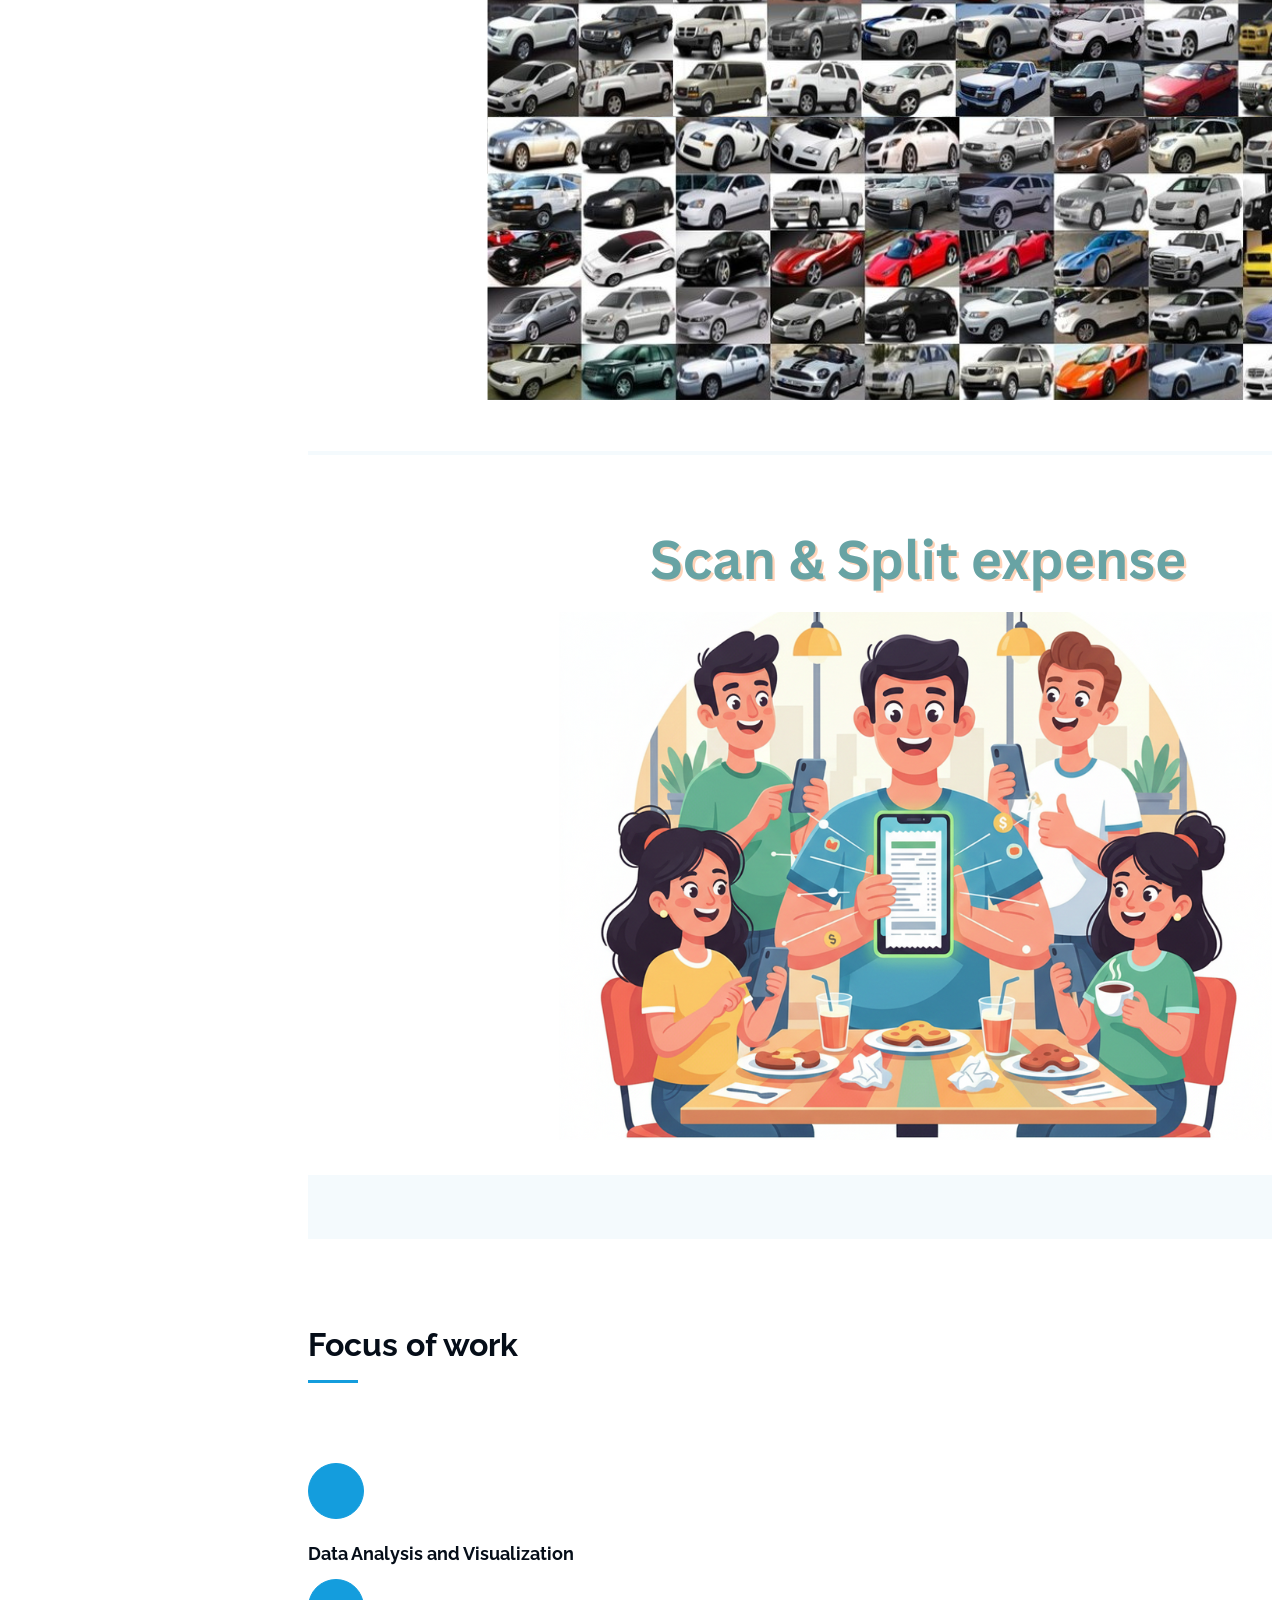
==== commit 9bbc6ad1: "Add files via upload" ====
--- a/index.html
+++ b/index.html
@@ -1,543 +1,543 @@
-<!DOCTYPE html>
-<html lang="en">
-
-<head>
-  <meta charset="utf-8">
-  <meta content="width=device-width, initial-scale=1.0" name="viewport">
-  <title>Gaurang Solanki - Portfolio</title>
-  <meta content="" name="description">
-  <meta content="" name="keywords">
-
-  <!-- Favicons -->
-  <link href="assets/img/favicon.png" rel="icon">
-  <link href="assets/img/apple-touch-icon.png" rel="apple-touch-icon">
-
-  <!-- Fonts -->
-  <link href="https://fonts.googleapis.com" rel="preconnect">
-  <link href="https://fonts.gstatic.com" rel="preconnect" crossorigin>
-  <link href="https://fonts.googleapis.com/css2?family=Roboto:ital,wght@0,100;0,300;0,400;0,500;0,700;0,900;1,100;1,300;1,400;1,500;1,700;1,900&family=Poppins:ital,wght@0,100;0,200;0,300;0,400;0,500;0,600;0,700;0,800;0,900;1,100;1,200;1,300;1,400;1,500;1,600;1,700;1,800;1,900&family=Raleway:ital,wght@0,100;0,200;0,300;0,400;0,500;0,600;0,700;0,800;0,900;1,100;1,200;1,300;1,400;1,500;1,600;1,700;1,800;1,900&display=swap" rel="stylesheet">
-
-  <!-- Vendor CSS Files -->
-  <link href="assets/vendor/bootstrap/css/bootstrap.min.css" rel="stylesheet">
-  <link href="assets/vendor/bootstrap-icons/bootstrap-icons.css" rel="stylesheet">
-  <link href="assets/vendor/aos/aos.css" rel="stylesheet">
-  <link href="assets/vendor/glightbox/css/glightbox.min.css" rel="stylesheet">
-  <link href="assets/vendor/swiper/swiper-bundle.min.css" rel="stylesheet">
-
-  <!-- Main CSS File -->
-  <link href="assets/css/main.css" rel="stylesheet">
-
-  <!-- =======================================================
-  * Template Name: iPortfolio
-  * Template URL: https://bootstrapmade.com/iportfolio-bootstrap-portfolio-websites-template/
-  * Updated: Jun 29 2024 with Bootstrap v5.3.3
-  * Author: BootstrapMade.com
-  * License: https://bootstrapmade.com/license/
-  ======================================================== -->
-</head>
-
-<body class="index-page">
-
-  <header id="header" class="header dark-background d-flex flex-column">
-    <i class="header-toggle d-xl-none bi bi-list"></i>
-
-    <div class="profile-img">
-      <img src="assets/img/my-profile-img.jpg" alt="" class="img-fluid rounded-circle">
-    </div>
-
-    <a href="index.html" class="logo d-flex align-items-center justify-content-center">
-      <!-- Uncomment the line below if you also wish to use an image logo -->
-      <!-- <img src="assets/img/logo.png" alt=""> -->
-      <h1 class="sitename">Gaurang Solanki</h1>
-    </a>
-
-    <div class="social-links text-center">
-      <a href="https://www.linkedin.com/in/gaurangsolanki111/" class="linkedin"><i class="bi bi-linkedin"></i></a>
-      <a href="https://github.com/Gaurang111" class="github"><i class="bi bi-github"></i></a>
-      <a href="https://medium.com/@gorangsolanki111" class="medium"><i class="bi bi-medium"></i></a>
-    </div>
-
-    <nav id="navmenu" class="navmenu">
-      <ul>
-        <li><a href="#hero" class="active"><i class="bi bi-house navicon"></i>Home</a></li>
-        <li><a href="#about"><i class="bi bi-person navicon"></i> About</a></li>
-        <li><a href="#resume"><i class="bi bi-file-earmark-text navicon"></i> Resume</a></li>
-        <li><a href="#blog"><i class="bi bi-journal-text navicon"></i> Blogs</a></li>
-        <li><a href="#portfolio"><i class="bi bi-images navicon"></i> Projects</a></li>
-        <li><a href="#services"><i class="bi bi-hdd-stack navicon"></i> Focus of work</a></li>
-      </ul>
-    </nav>
-
-  </header>
-
-  <main class="main">
-
-    <!-- Hero Section -->
-    <section id="hero" class="hero section dark-background" style="position: relative; overflow: hidden">
-  
-      <!-- Particle Canvas -->
-      <canvas id="netCanvas" style="position: absolute; top: 0; left: 0; width: 100%; height: 100%; z-index: 0;"></canvas>
-
-      <div class="container" data-aos="fade-up" data-aos-delay="100" style="position: relative; z-index: 1; text-align: left; max-width: 600px; margin-left: 50px;">
-        <h2>Gaurang Solanki</h2>
-        <!-- <p>I'm <span class="typed" data-typed-items="Data Scientist, ML Engineer, Developer">Data Scientist</span>
-          <span class="typed-cursor typed-cursor--blink" aria-hidden="true"></span></p> -->
-        <p>I'm a <span class="typed" id="typedRoles"></span>
-          <span class="typed-cursor typed-cursor--blink" aria-hidden="true"></span></p>
-        <p class="pitch" id="rolePitch" style="font-style: italic;"></p>
-      </div>
-
-
-    </section>
-
-
-    <!-- About Section -->
-    <section id="about" class="about section">
-
-      <!-- Section Title -->
-      <div class="container section-title" data-aos="fade-up">
-        <h2>About</h2>
-      </div><!-- End Section Title -->
-
-      <div class="container" data-aos="fade-up" data-aos-delay="100">
-
-        <div class="row gy-4 justify-content-center">
-          <div class="col-lg-4">
-            <img src="assets/img/my-profile-img.jpg" class="img-fluid" alt="">
-          </div>
-          <div class="col-lg-8 content">
-            <h2>Data Scientist &amp; Developer.</h2>
-            <p class="py-3">
-              I’m an end-to-end data science engineer who understands problems from both the technical and business side. I work across the full stack of the ML lifecycle data engineering, modeling, deployment, automation, and real-world performance tuning.<br><br>
-              My focus is simple: build systems that solve actual problems. I’m comfortable designing pipelines, optimizing models, integrating automation, and shipping production-ready solutions that scale.<br><br>
-              I enjoy turning messy, unclear challenges into clear, measurable outcomes using machine learning, deep learning, computer vision, Generative and agentic AI, and analytics. I also write about these topics regularly, breaking down complex concepts into simple, understandable explanations.<br><br>
-              At my core, I’m a generalist with the ability to go deep, someone who can translate business needs into technical strategy and deliver the full solution from concept to deployment.
-            </p>
-            <div class="row">
-              <div class="col-lg-6">
-                <ul>
-                  <li><i class="bi bi-chevron-right"></i> <strong>City:</strong> <span>Joplin, Missouri</span></li>
-                </ul>
-              </div>
-              <div class="col-lg-6">
-                <ul>
-                  <li><i class="bi bi-chevron-right"></i> <strong>Email:</strong> <span>gorangsolanki1@gmail.com</span></li>
-                </ul>
-              </div>
-            </div>
-          </div>
-        </div>
-
-      </div>
-
-    </section><!-- /About Section -->
-
-
-    <!-- Resume Section -->
-    <section id="resume" class="resume section light-background">
-
-      <!-- Section Title -->
-      <div class="container section-title" data-aos="fade-up">
-        <h2>Experience</h2>
-      </div><!-- End Section Title -->
-
-      <div class="container">
-
-        <div class="row">
-
-          <!-- <div class="col-lg-6" data-aos="fade-up" data-aos-delay="100">
-            <h3 class="resume-title">Sumary</h3>
-
-            <div class="resume-item pb-0">
-              <p>Data Scientist with 3+ years of experience across the full ML lifecycle, from data engineering and modeling to deployment and automation. I build systems that solve real problems, turning unclear challenges into measurable outcomes using ML, deep learning, computer vision, NLP, and agentic AI. I bridge business needs with technical execution and deliver end-to-end solutions that scale.</p>
-            </div>
-
-            <h3 class="resume-title">Education</h3>
-            <div class="resume-item">
-              <h4>Master of Science in Data Science &amp; Analytics</h4>
-              <h5>Aug 2022 - May 2024</h5>
-              <p><em> University of Missouri–Kansas City, Kansas City, MO</em></p>
-              <p><b>Award:</b> Discipline Distinction for academic excellence.</p>
-              <p><b>Research:</b> Integrated knowledge graphs and graph neural networks for ontology-based classification and summarization.</p>
-
-            </div>
-
-            <div class="resume-item">
-              <h4>Bachelor of Technology in information Technology</h4>
-              <h5>Aug 2018 - May 2022</h5>
-              <p><em>Lovely Professional University, Punjab, India</em></p>
-            </div>
-
-          </div> -->
-
-          <div class="col-lg-6" data-aos="fade-up" data-aos-delay="200">
-            <!-- <h3 class="resume-title">Professional Experience</h3> -->
-            <div class="resume-item">
-              <h4>Data Scientist</h4>
-              <h5>May 2024 - Present</h5>
-              <p><em>Evision Building Products LLC, Lamar, MO</em></p>
-              <!-- <ul>
-                <li>Data Scientist with hands-on experience building and deploying production-grade systems across ML, computer vision, NLP, and process automation. Designed real-time defect detection pipelines, RAG-based knowledge systems, and custom MCP servers that bring natural language access to live manufacturing data. Consistently delivers measurable impact by reducing manual effort, improving operational efficiency, and bridging the gap between cutting-edge AI and real-world industrial environments.</li>
-              </ul> -->
-            </div><!-- Edn Resume Item -->
-
-            <div class="resume-item">
-              <h4>Graduate Assistant-Data Analyst</h4>
-              <h5>June 2023 - May 2024</h5>
-              <p><em>Academic Advising Department UMKC, Kansas City, MO</em></p>
-              <!-- <ul>
-                <li>Unified data from multiple systems, built Power BI dashboards for clearer decision-making, and automated weekly reporting to remove manual work and improve accuracy.</li>
-              </ul> -->
-            </div><!-- Edn Resume Item -->
-
-            <div class="resume-item">
-              <h4>Project Research Intern</h4>
-              <h5>June 2023 - Aug 2023</h5>
-              <p><em>AI Lab UMKC, Kansas City, MO</em></p>
-              <!-- <ul>
-                <li>Ran topic modeling on unstructured focus-group text, used GPT-3.5 for zero-shot classification, and analyzed medical questionnaire responses to produce clear structured results.</li>
-              </ul> -->
-            </div><!-- Edn Resume Item -->
-
-            <div class="resume-item">
-              <h4>Data Scientist</h4>
-              <h5>Aug 2021 - Dec 2021</h5>
-              <p><em>Freelance, Fiverr</em></p>
-              <!-- <ul>
-                <li>Developed end-to-end data science solutions, delivering predictive, deep learning, computer vision, and NLP projects while turning complex datasets into clear visualizations and models, and providing guidance throughout the process.</li>
-              </ul> -->
-            </div><!-- Edn Resume Item -->
-
-            <div class="resume-item">
-              <h4> Junior Machine Learning Engineer</h4>
-              <h5>May 2021 - July 2021</h5>
-              <p><em>Omdena</em></p>
-              <!-- <ul>
-                <li>Worked with a global team to build an end-to-end object detection and recommendation platform, contributed to MobileNet SSD architecture, managed data annotation, and streamlined processes to reduce inefficiencies and costs.</li>
-              </ul> -->
-            </div><!-- Edn Resume Item -->
-
-          </div>
-
-        </div>
-
-        <div class="text-center mt-4" data-aos="fade-up">
-          <a href="assets/resume/Gaurang_Solanki_Resume.pdf" class="btn" download 
-            style="background-color: #149ddd; color: white;">
-            Resume
-          </a>
-        </div>
-
-    </section><!-- /Resume Section -->
-
-
-    <!-- Blog Section -->
-    <section id="blog" class="blog section">
-
-      <!-- Section Title -->
-      <div class="container section-title" data-aos="fade-up">
-        <h2>Blogs</h2>
-        <p>I write to explain data science concepts in simple, practical terms.</p>
-      </div>
-
-      <div class="container">
-        <div class="row gy-4">
-
-          <!-- Blog Item -->
-          <div class="col-lg-4 col-md-6" data-aos="fade-up" data-aos-delay="100">
-            <div class="card h-100 shadow-sm">
-              <img src="assets/img/blog/abtest.png" class="card-img-top" alt="Attention Mechanism">
-              <div class="card-body">
-                <h5 class="card-title">Two-Proportion Hypothesis Test in A/B Testing</h5>
-                <a href="https://medium.com/@gorangsolanki111/two-proportion-hypothesis-test-in-a-b-testing-c501c6e8f700"></a>
-              </div>
-            </div>
-          </div>
-
-          <!-- Blog Item -->
-          <div class="col-lg-4 col-md-6" data-aos="fade-up" data-aos-delay="200">
-            <div class="card h-100 shadow-sm">
-              <img src="assets/img/blog/diagram.jpg" class="card-img-top" alt="Seq2Seq Models">
-              <div class="card-body">
-                <h5 class="card-title">Breaking Down Transformer: The Architecture Behind Large Language Models</h5>
-                <a href="https://medium.com/@gorangsolanki111/breaking-down-transformer-the-architecture-behind-large-language-models-4ac92ba583ea"
-                  class="stretched-link"></a>
-              </div>
-            </div>
-          </div>
-
-          <!-- Blog Item -->
-          <div class="col-lg-4 col-md-6" data-aos="fade-up" data-aos-delay="300">
-            <div class="card h-100 shadow-sm">
-              <img src="assets/img/blog/dockerlogo.png" class="card-img-top" alt="RAG Systems">
-              <div class="card-body">
-                <h5 class="card-title">Think Inside the Box: A Guide to Dockerize Your Amazing Work</h5>
-                <a href="https://medium.com/@gorangsolanki111/think-inside-the-box-a-guide-to-dockerize-your-amazing-work-abfecedad259"
-                  class="stretched-link"></a>
-              </div>
-            </div>
-          </div>
-
-        </div>
-
-        <!-- See All Button -->
-        <div class="text-center mt-4" data-aos="fade-up">
-          <a href="https://medium.com/@gorangsolanki111"
-            target="_blank"
-            class="btn"
-            style="background-color:#149ddd; color:#fff;">
-            See all on Medium
-          </a>
-        </div>
-
-      </div>
-    </section>
-    <!-- /Blog Section -->
-
-
-
-    <!-- Portfolio Section -->
-    <section id="portfolio" class="portfolio section light-background">
-
-      <!-- Section Title -->
-      <div class="container section-title" data-aos="fade-up">
-        <h2>Projects</h2>
-      </div><!-- End Section Title -->
-
-      <div class="container">
-
-        <div class="isotope-layout" data-default-filter="*" data-layout="masonry" data-sort="original-order">
-
-          <!-- <ul class="portfolio-filters isotope-filters" data-aos="fade-up" data-aos-delay="100">
-            <li data-filter="*" class="filter-active">All</li>
-            <li data-filter=".filter-app">Data Science</li>
-            <li data-filter=".filter-product">Data Analysis</li>
-            <li data-filter=".filter-branding">Other</li>
-            <li data-filter=".filter-books">Books</li>
-          </ul> -->
-
-          <div class="row gy-4 isotope-container" data-aos="fade-up" data-aos-delay="200">
-
-            <div class="col-lg-4 col-md-6 portfolio-item isotope-item">
-              <div class="portfolio-content h-100">
-                <img src="assets/img/portfolio/openatlas.png" class="img-fluid" alt="">
-                <div class="portfolio-info">
-                  <p>Computer Vision, Data Visualization, Python</p>
-                  <a href="assets/img/portfolio/openatlas.png" title="2026" data-gallery="portfolio-gallery-app" class="glightbox preview-link"><i class="bi bi-zoom-in"></i></a>
-                  <a href="https://github.com/Gaurang111/openatlas" title="More Details" class="details-link"><i class="bi bi-link-45deg"></i></a>
-                </div>
-              </div>
-            </div><!-- End Portfolio Item -->
-
-            <div class="col-lg-4 col-md-6 portfolio-item isotope-item">
-              <div class="portfolio-content h-100">
-                <img src="assets/img/portfolio/diabetes.png" class="img-fluid" alt="">
-                <div class="portfolio-info">
-                  <p>Data Analysis, Machine Learning, APIs, Streamlit</p>
-                  <a href="assets/img/portfolio/diabetes.png" title="2023" data-gallery="portfolio-gallery-app" class="glightbox preview-link"><i class="bi bi-zoom-in"></i></a>
-                  <a href="https://github.com/Gaurang111/AI-betes-Advisor" title="More Details" class="details-link"><i class="bi bi-link-45deg"></i></a>
-                </div>
-              </div>
-            </div><!-- End Portfolio Item -->
-
-            <div class="col-lg-4 col-md-6 portfolio-item isotope-item">
-              <div class="portfolio-content h-100">
-                <img src="assets/img/portfolio/AnimalMigration.png" class="img-fluid" alt="">
-                <div class="portfolio-info">
-                  <p>Research, Data Analysis, Visualization, Python </p>
-                  <a href="assets/img/portfolio/AnimalMigration.png" title="2022" data-gallery="portfolio-gallery-app" class="glightbox preview-link"><i class="bi bi-zoom-in"></i></a>
-                  <a href="https://github.com/Gaurang111/Animal-Migration-Analysis" title="More Details" class="details-link"><i class="bi bi-link-45deg"></i></a>
-                </div>
-              </div>
-            </div><!-- End Portfolio Item -->
-
-
-            <div class="col-lg-4 col-md-6 portfolio-item isotope-item">
-              <div class="portfolio-content h-100">
-                <img src="assets/img/portfolio/food.png" class="img-fluid" alt="">
-                <div class="portfolio-info">
-                  <p>Image Classifier, MobileNet, APIs, Webapp Development</p>
-                  <a href="assets/img/portfolio/food.png" title="2022" data-gallery="portfolio-gallery-app" class="glightbox preview-link"><i class="bi bi-zoom-in"></i></a>
-                  <a href="https://github.com/Gaurang111/Vegetable-Classification" title="More Details" class="details-link"><i class="bi bi-link-45deg"></i></a>
-                </div>
-              </div>
-            </div><!-- End Portfolio Item -->
-
-            <div class="col-lg-4 col-md-6 portfolio-item isotope-item">
-              <div class="portfolio-content h-100">
-                <img src="assets/img/portfolio/tweets.png" class="img-fluid" alt="">
-                <div class="portfolio-info">
-                  <p>Data Analysis, Pyspark, Hadoop, APIs </p>
-                  <a href="assets/img/portfolio/tweets.png" title="2023" data-gallery="portfolio-gallery-app" class="glightbox preview-link"><i class="bi bi-zoom-in"></i></a>
-                  <a href="https://github.com/Gaurang111/Sentiment-Analysis" title="More Details" class="details-link"><i class="bi bi-link-45deg"></i></a>
-                </div>
-              </div>
-            </div><!-- End Portfolio Item -->
-
-            <div class="col-lg-4 col-md-6 portfolio-item isotope-item">
-              <div class="portfolio-content h-100">
-                <img src="assets/img/portfolio/games.png" class="img-fluid" alt="">
-                <div class="portfolio-info">
-                  <p>C language, C++</p>
-                  <a href="assets/img/portfolio/games.png" title="2018" data-gallery="portfolio-gallery-app" class="glightbox preview-link"><i class="bi bi-zoom-in"></i></a>
-                  <a href="https://github.com/Gaurang111/C-C-Games" title="More Details" class="details-link"><i class="bi bi-link-45deg"></i></a>
-                </div>
-              </div>
-            </div><!-- End Portfolio Item -->
-
-            <div class="col-lg-4 col-md-6 portfolio-item isotope-item">
-              <div class="portfolio-content h-100">
-                <img src="assets/img/portfolio/dogs.png" class="img-fluid" alt="">
-                <div class="portfolio-info">
-                  <p>Image Processing, Classification, MobileNetV2 Arch.</p>
-                  <a href="assets/img/portfolio/dogs.png" title="2021" data-gallery="portfolio-gallery-app" class="glightbox preview-link"><i class="bi bi-zoom-in"></i></a>
-                  <a href="https://github.com/Gaurang111/Dog-Vision" title="More Details" class="details-link"><i class="bi bi-link-45deg"></i></a>
-                </div>
-              </div>
-            </div><!-- End Portfolio Item -->
-
-            <div class="col-lg-4 col-md-6 portfolio-item isotope-item">
-              <div class="portfolio-content h-100">
-                <img src="assets/img/portfolio/youtube.png" class="img-fluid" alt="">
-                <div class="portfolio-info">
-                  <p>Power Bi, DAX, Visualization</p>
-                  <a href="assets/img/portfolio/youtube.png" title="2024" data-gallery="portfolio-gallery-app" class="glightbox preview-link"><i class="bi bi-zoom-in"></i></a>
-                  <a href="https://app.powerbi.com/groups/me/reports/b4e207ba-0952-4c09-9056-82e1dd31ffb0/ReportSection551694cd78ee50295e80?experience=power-bi" title="More Details" class="details-link"><i class="bi bi-link-45deg"></i></a>
-                </div>
-              </div>
-            </div><!-- End Portfolio Item -->
-
-            <div class="col-lg-4 col-md-6 portfolio-item isotope-item">
-              <div class="portfolio-content h-100">
-                <img src="assets/img/portfolio/rag.png" class="img-fluid" alt="">
-                <div class="portfolio-info">
-                  <p>RAG, Vector DB, Local Llama, StreamLit</p>
-                  <a href="assets/img/portfolio/rag.png" title="2025" data-gallery="portfolio-gallery-app" class="glightbox preview-link"><i class="bi bi-zoom-in"></i></a>
-                  <a href="https://github.com/Gaurang111/RAGwithLlama" title="More Details" class="details-link"><i class="bi bi-link-45deg"></i></a>
-                </div>
-              </div>
-            </div><!-- End Portfolio Item -->
-
-            <div class="col-lg-4 col-md-6 portfolio-item isotope-item">
-              <div class="portfolio-content h-100">
-                <img src="assets/img/portfolio/cars.png" class="img-fluid" alt="">
-                <div class="portfolio-info">
-                  <p>python, Tensorflow, Image processing, classifiaction </p>
-                  <a href="assets/img/portfolio/cars.png" title="2021" data-gallery="portfolio-gallery-app" class="glightbox preview-link"><i class="bi bi-zoom-in"></i></a>
-                  <a href="https://github.com/Gaurang111/Car-Recognizer" title="More Details" class="details-link"><i class="bi bi-link-45deg"></i></a>
-                </div>
-              </div>
-            </div><!-- End Portfolio Item -->
-          
-            <div class="col-lg-4 col-md-6 portfolio-item isotope-item">
-              <div class="portfolio-content h-100">
-                <img src="assets/img/portfolio/scansplit.png" class="img-fluid" alt="">
-                <div class="portfolio-info">
-                  <p>AWS, Python, Streamlit, OCR</p>
-                  <a href="assets/img/portfolio/scansplit.png" title="2023" data-gallery="portfolio-gallery-app" class="glightbox preview-link"><i class="bi bi-zoom-in"></i></a>
-                  <a href="https://github.com/Gaurang111/cloudexpense" title="More Details" class="details-link"><i class="bi bi-link-45deg"></i></a>
-                </div>
-              </div>
-            </div><!-- End Portfolio Item -->
-
-          </div><!-- End Portfolio Container -->
-
-        </div>
-
-      </div>
-
-    </section><!-- /Portfolio Section -->
-
-    <!-- Services Section -->
-    <section id="services" class="services section">
-
-      <!-- Section Title -->
-      <div class="container section-title" data-aos="fade-up">
-        <h2>Focus of work</h2>
-      </div><!-- End Section Title -->
-
-      <div class="container">
-
-        <div class="row gy-4">
-
-          <div class="col-lg-4 col-md-6 service-item d-flex" data-aos="fade-up" data-aos-delay="100">
-            <div class="icon flex-shrink-0"><i class="bi bi-clipboard-data-fill"></i></div>
-            <h4 class="title"><a href="" class="stretched-link">Data Analysis and Visualization</a></h4>
-          </div>
-          <!-- End Service Item -->
-
-          <div class="col-lg-4 col-md-6 service-item d-flex" data-aos="fade-up" data-aos-delay="200">
-            <div class="icon flex-shrink-0"><i class="bi bi-database-fill-gear"></i></div>
-            <h4 class="title"><a href="" class="stretched-link">Data Engineering</a></h4>
-          </div><!-- End Service Item -->
-
-          <div class="col-lg-4 col-md-6 service-item d-flex" data-aos="fade-up" data-aos-delay="300">
-            <div class="icon flex-shrink-0"><i class="bi bi-nut"></i></div>
-            <h4 class="title"><a href="" class="stretched-link">ML and Deep Learning</a></h4>
-          </div><!-- End Service Item -->
-
-          <div class="col-lg-4 col-md-6 service-item d-flex" data-aos="fade-up" data-aos-delay="400">
-            <div class="icon flex-shrink-0"><i class="bi bi-translate"></i></div>
-            <h4 class="title"><a href="" class="stretched-link">Generative AI</a></h4>
-          </div><!-- End Service Item -->
-
-          <div class="col-lg-4 col-md-6 service-item d-flex" data-aos="fade-up" data-aos-delay="500">
-            <div class="icon flex-shrink-0"><i class="bi bi-tools"></i></div>
-            <h4 class="title"><a href="" class="stretched-link">Agentic AI</a></h4>
-          </div><!-- End Service Item -->
-
-          <div class="col-lg-4 col-md-6 service-item d-flex" data-aos="fade-up" data-aos-delay="600">
-            <div class="icon flex-shrink-0"><i class="bi bi-search"></i></div>
-            <h4 class="title"><a href="" class="stretched-link">Problem Solving</a></h4>
-          </div><!-- End Service Item -->
-
-        </div>
-
-      </div>
-
-    </section><!-- /Services Section -->
-
-
-  </main>
-
-  <footer id="footer" class="footer position-relative light-background">
-
-    <div class="container">
-      <div class="copyright text-center ">
-        <p>© <span>Copyright</span> <strong class="px-1 sitename">iPortfolio</strong> <span>All Rights Reserved</span></p>
-      </div>
-      <div class="credits">
-        <!-- All the links in the footer should remain intact. -->
-        <!-- You can delete the links only if you've purchased the pro version. -->
-        <!-- Licensing information: https://bootstrapmade.com/license/ -->
-        <!-- Purchase the pro version with working PHP/AJAX contact form: [buy-url] -->
-        Designed by <a href="https://bootstrapmade.com/">BootstrapMade</a>
-      </div>
-    </div>
-
-  </footer>
-
-  <!-- Scroll Top -->
-  <a href="#" id="scroll-top" class="scroll-top d-flex align-items-center justify-content-center"><i class="bi bi-arrow-up-short"></i></a>
-
-  <!-- Preloader -->
-  <div id="preloader"></div>
-
-  <!-- Vendor JS Files -->
-  <script src="assets/vendor/bootstrap/js/bootstrap.bundle.min.js"></script>
-  <script src="assets/vendor/php-email-form/validate.js"></script>
-  <script src="assets/vendor/aos/aos.js"></script>
-  <script src="assets/vendor/typed.js/typed.umd.js"></script>
-  <script src="assets/vendor/purecounter/purecounter_vanilla.js"></script>
-  <script src="assets/vendor/waypoints/noframework.waypoints.js"></script>
-  <script src="assets/vendor/glightbox/js/glightbox.min.js"></script>
-  <script src="assets/vendor/imagesloaded/imagesloaded.pkgd.min.js"></script>
-  <script src="assets/vendor/isotope-layout/isotope.pkgd.min.js"></script>
-  <script src="assets/vendor/swiper/swiper-bundle.min.js"></script>
-
-  <!-- Main JS File -->
-  <script src="assets/js/main.js"></script>
-
-</body>
-
-</html>
+<!DOCTYPE html>
+<html lang="en">
+
+<head>
+  <meta charset="utf-8">
+  <meta content="width=device-width, initial-scale=1.0" name="viewport">
+  <title>Gaurang Solanki - Portfolio</title>
+  <meta content="" name="description">
+  <meta content="" name="keywords">
+
+  <!-- Favicons -->
+  <link href="assets/img/favicon.png" rel="icon">
+  <link href="assets/img/apple-touch-icon.png" rel="apple-touch-icon">
+
+  <!-- Fonts -->
+  <link href="https://fonts.googleapis.com" rel="preconnect">
+  <link href="https://fonts.gstatic.com" rel="preconnect" crossorigin>
+  <link href="https://fonts.googleapis.com/css2?family=Roboto:ital,wght@0,100;0,300;0,400;0,500;0,700;0,900;1,100;1,300;1,400;1,500;1,700;1,900&family=Poppins:ital,wght@0,100;0,200;0,300;0,400;0,500;0,600;0,700;0,800;0,900;1,100;1,200;1,300;1,400;1,500;1,600;1,700;1,800;1,900&family=Raleway:ital,wght@0,100;0,200;0,300;0,400;0,500;0,600;0,700;0,800;0,900;1,100;1,200;1,300;1,400;1,500;1,600;1,700;1,800;1,900&display=swap" rel="stylesheet">
+
+  <!-- Vendor CSS Files -->
+  <link href="assets/vendor/bootstrap/css/bootstrap.min.css" rel="stylesheet">
+  <link href="assets/vendor/bootstrap-icons/bootstrap-icons.css" rel="stylesheet">
+  <link href="assets/vendor/aos/aos.css" rel="stylesheet">
+  <link href="assets/vendor/glightbox/css/glightbox.min.css" rel="stylesheet">
+  <link href="assets/vendor/swiper/swiper-bundle.min.css" rel="stylesheet">
+
+  <!-- Main CSS File -->
+  <link href="assets/css/main.css" rel="stylesheet">
+
+  <!-- =======================================================
+  * Template Name: iPortfolio
+  * Template URL: https://bootstrapmade.com/iportfolio-bootstrap-portfolio-websites-template/
+  * Updated: Jun 29 2024 with Bootstrap v5.3.3
+  * Author: BootstrapMade.com
+  * License: https://bootstrapmade.com/license/
+  ======================================================== -->
+</head>
+
+<body class="index-page">
+
+  <header id="header" class="header dark-background d-flex flex-column">
+    <i class="header-toggle d-xl-none bi bi-list"></i>
+
+    <div class="profile-img">
+      <img src="assets/img/my-profile-img.jpg" alt="" class="img-fluid rounded-circle">
+    </div>
+
+    <a href="index.html" class="logo d-flex align-items-center justify-content-center">
+      <!-- Uncomment the line below if you also wish to use an image logo -->
+      <!-- <img src="assets/img/logo.png" alt=""> -->
+      <h1 class="sitename">Gaurang Solanki</h1>
+    </a>
+
+    <div class="social-links text-center">
+      <a href="https://www.linkedin.com/in/gaurangsolanki111/" class="linkedin"><i class="bi bi-linkedin"></i></a>
+      <a href="https://github.com/Gaurang111" class="github"><i class="bi bi-github"></i></a>
+      <a href="https://medium.com/@gorangsolanki111" class="medium"><i class="bi bi-medium"></i></a>
+    </div>
+
+    <nav id="navmenu" class="navmenu">
+      <ul>
+        <li><a href="#hero" class="active"><i class="bi bi-house navicon"></i>Home</a></li>
+        <li><a href="#about"><i class="bi bi-person navicon"></i> About</a></li>
+        <li><a href="#resume"><i class="bi bi-file-earmark-text navicon"></i> Resume</a></li>
+        <li><a href="#blog"><i class="bi bi-journal-text navicon"></i> Blogs</a></li>
+        <li><a href="#portfolio"><i class="bi bi-images navicon"></i> Projects</a></li>
+        <li><a href="#services"><i class="bi bi-hdd-stack navicon"></i> Focus of work</a></li>
+      </ul>
+    </nav>
+
+  </header>
+
+  <main class="main">
+
+    <!-- Hero Section -->
+    <section id="hero" class="hero section dark-background" style="position: relative; overflow: hidden">
+  
+      <!-- Particle Canvas -->
+      <canvas id="netCanvas" style="position: absolute; top: 0; left: 0; width: 100%; height: 100%; z-index: 0;"></canvas>
+
+      <div class="container" data-aos="fade-up" data-aos-delay="100" style="position: relative; z-index: 1; text-align: left; max-width: 600px; margin-left: 50px;">
+        <h2>Gaurang Solanki</h2>
+        <!-- <p>I'm <span class="typed" data-typed-items="Data Scientist, ML Engineer, Developer">Data Scientist</span>
+          <span class="typed-cursor typed-cursor--blink" aria-hidden="true"></span></p> -->
+        <p>I'm a <span class="typed" id="typedRoles"></span>
+          <span class="typed-cursor typed-cursor--blink" aria-hidden="true"></span></p>
+        <p class="pitch" id="rolePitch" style="font-style: italic;"></p>
+      </div>
+
+
+    </section>
+
+
+    <!-- About Section -->
+    <section id="about" class="about section">
+
+      <!-- Section Title -->
+      <div class="container section-title" data-aos="fade-up">
+        <h2>About</h2>
+      </div><!-- End Section Title -->
+
+      <div class="container" data-aos="fade-up" data-aos-delay="100">
+
+        <div class="row gy-4 justify-content-center">
+          <div class="col-lg-4">
+            <img src="assets/img/my-profile-img.jpg" class="img-fluid" alt="">
+          </div>
+          <div class="col-lg-8 content">
+            <h2>Data Scientist &amp; Developer.</h2>
+            <p class="py-3">
+              I’m an end-to-end data science engineer who understands problems from both the technical and business side. I work across the full stack of the ML lifecycle data engineering, modeling, deployment, automation, and real-world performance tuning.<br><br>
+              My focus is simple: build systems that solve actual problems. I’m comfortable designing pipelines, optimizing models, integrating automation, and shipping production-ready solutions that scale.<br><br>
+              I enjoy turning messy, unclear challenges into clear, measurable outcomes using machine learning, deep learning, computer vision, Generative and agentic AI, and analytics. I also write about these topics regularly, breaking down complex concepts into simple, understandable explanations.<br><br>
+              At my core, I’m a generalist with the ability to go deep, someone who can translate business needs into technical strategy and deliver the full solution from concept to deployment.
+            </p>
+            <div class="row">
+              <div class="col-lg-6">
+                <ul>
+                  <li><i class="bi bi-chevron-right"></i> <strong>City:</strong> <span>Joplin, Missouri</span></li>
+                </ul>
+              </div>
+              <div class="col-lg-6">
+                <ul>
+                  <li><i class="bi bi-chevron-right"></i> <strong>Email:</strong> <span>gorangsolanki1@gmail.com</span></li>
+                </ul>
+              </div>
+            </div>
+          </div>
+        </div>
+
+      </div>
+
+    </section><!-- /About Section -->
+
+
+    <!-- Resume Section -->
+    <section id="resume" class="resume section light-background">
+
+      <!-- Section Title -->
+      <div class="container section-title" data-aos="fade-up">
+        <h2>Experience</h2>
+      </div><!-- End Section Title -->
+
+      <div class="container">
+
+        <div class="row">
+
+          <!-- <div class="col-lg-6" data-aos="fade-up" data-aos-delay="100">
+            <h3 class="resume-title">Sumary</h3>
+
+            <div class="resume-item pb-0">
+              <p>Data Scientist with 3+ years of experience across the full ML lifecycle, from data engineering and modeling to deployment and automation. I build systems that solve real problems, turning unclear challenges into measurable outcomes using ML, deep learning, computer vision, NLP, and agentic AI. I bridge business needs with technical execution and deliver end-to-end solutions that scale.</p>
+            </div>
+
+            <h3 class="resume-title">Education</h3>
+            <div class="resume-item">
+              <h4>Master of Science in Data Science &amp; Analytics</h4>
+              <h5>Aug 2022 - May 2024</h5>
+              <p><em> University of Missouri–Kansas City, Kansas City, MO</em></p>
+              <p><b>Award:</b> Discipline Distinction for academic excellence.</p>
+              <p><b>Research:</b> Integrated knowledge graphs and graph neural networks for ontology-based classification and summarization.</p>
+
+            </div>
+
+            <div class="resume-item">
+              <h4>Bachelor of Technology in information Technology</h4>
+              <h5>Aug 2018 - May 2022</h5>
+              <p><em>Lovely Professional University, Punjab, India</em></p>
+            </div>
+
+          </div> -->
+
+          <div class="col-lg-6" data-aos="fade-up" data-aos-delay="200">
+            <!-- <h3 class="resume-title">Professional Experience</h3> -->
+            <div class="resume-item">
+              <h4>Data Scientist</h4>
+              <h5>May 2024 - Present</h5>
+              <p><em>Evision Building Products LLC, Lamar, MO</em></p>
+              <!-- <ul>
+                <li>Data Scientist with hands-on experience building and deploying production-grade systems across ML, computer vision, NLP, and process automation. Designed real-time defect detection pipelines, RAG-based knowledge systems, and custom MCP servers that bring natural language access to live manufacturing data. Consistently delivers measurable impact by reducing manual effort, improving operational efficiency, and bridging the gap between cutting-edge AI and real-world industrial environments.</li>
+              </ul> -->
+            </div><!-- Edn Resume Item -->
+
+            <div class="resume-item">
+              <h4>Graduate Assistant-Data Analyst</h4>
+              <h5>June 2023 - May 2024</h5>
+              <p><em>Academic Advising Department UMKC, Kansas City, MO</em></p>
+              <!-- <ul>
+                <li>Unified data from multiple systems, built Power BI dashboards for clearer decision-making, and automated weekly reporting to remove manual work and improve accuracy.</li>
+              </ul> -->
+            </div><!-- Edn Resume Item -->
+
+            <div class="resume-item">
+              <h4>Project Research Intern</h4>
+              <h5>June 2023 - Aug 2023</h5>
+              <p><em>AI Lab UMKC, Kansas City, MO</em></p>
+              <!-- <ul>
+                <li>Ran topic modeling on unstructured focus-group text, used GPT-3.5 for zero-shot classification, and analyzed medical questionnaire responses to produce clear structured results.</li>
+              </ul> -->
+            </div><!-- Edn Resume Item -->
+
+            <div class="resume-item">
+              <h4>Data Scientist</h4>
+              <h5>Aug 2021 - Dec 2021</h5>
+              <p><em>Freelance, Fiverr</em></p>
+              <!-- <ul>
+                <li>Developed end-to-end data science solutions, delivering predictive, deep learning, computer vision, and NLP projects while turning complex datasets into clear visualizations and models, and providing guidance throughout the process.</li>
+              </ul> -->
+            </div><!-- Edn Resume Item -->
+
+            <div class="resume-item">
+              <h4> Junior Machine Learning Engineer</h4>
+              <h5>May 2021 - July 2021</h5>
+              <p><em>Omdena</em></p>
+              <!-- <ul>
+                <li>Worked with a global team to build an end-to-end object detection and recommendation platform, contributed to MobileNet SSD architecture, managed data annotation, and streamlined processes to reduce inefficiencies and costs.</li>
+              </ul> -->
+            </div><!-- Edn Resume Item -->
+
+          </div>
+
+        </div>
+
+        <div class="text-center mt-4" data-aos="fade-up">
+          <a href="assets/resume/Gaurang_Solanki_Resume.pdf" class="btn" download 
+            style="background-color: #149ddd; color: white;">
+            Resume
+          </a>
+        </div>
+
+    </section><!-- /Resume Section -->
+
+
+    <!-- Blog Section -->
+    <section id="blog" class="blog section">
+
+      <!-- Section Title -->
+      <div class="container section-title" data-aos="fade-up">
+        <h2>Blogs</h2>
+        <p>I write to explain data science concepts in simple, practical terms.</p>
+      </div>
+
+      <div class="container">
+        <div class="row gy-4">
+
+          <!-- Blog Item -->
+          <div class="col-lg-4 col-md-6" data-aos="fade-up" data-aos-delay="100">
+            <div class="card h-100 shadow-sm">
+              <img src="assets/img/blog/abtest.png" class="card-img-top" alt="Attention Mechanism">
+              <div class="card-body">
+                <h5 class="card-title">Two-Proportion Hypothesis Test in A/B Testing</h5>
+                <a href="https://medium.com/@gorangsolanki111/two-proportion-hypothesis-test-in-a-b-testing-c501c6e8f700"></a>
+              </div>
+            </div>
+          </div>
+
+          <!-- Blog Item -->
+          <div class="col-lg-4 col-md-6" data-aos="fade-up" data-aos-delay="200">
+            <div class="card h-100 shadow-sm">
+              <img src="assets/img/blog/diagram.jpg" class="card-img-top" alt="Seq2Seq Models">
+              <div class="card-body">
+                <h5 class="card-title">Breaking Down Transformer: The Architecture Behind Large Language Models</h5>
+                <a href="https://medium.com/@gorangsolanki111/breaking-down-transformer-the-architecture-behind-large-language-models-4ac92ba583ea"
+                  class="stretched-link"></a>
+              </div>
+            </div>
+          </div>
+
+          <!-- Blog Item -->
+          <div class="col-lg-4 col-md-6" data-aos="fade-up" data-aos-delay="300">
+            <div class="card h-100 shadow-sm">
+              <img src="assets/img/blog/dockerlogo.png" class="card-img-top" alt="RAG Systems">
+              <div class="card-body">
+                <h5 class="card-title">Think Inside the Box: A Guide to Dockerize Your Amazing Work</h5>
+                <a href="https://medium.com/@gorangsolanki111/think-inside-the-box-a-guide-to-dockerize-your-amazing-work-abfecedad259"
+                  class="stretched-link"></a>
+              </div>
+            </div>
+          </div>
+
+        </div>
+
+        <!-- See All Button -->
+        <div class="text-center mt-4" data-aos="fade-up">
+          <a href="https://medium.com/@gorangsolanki111"
+            target="_blank"
+            class="btn"
+            style="background-color:#149ddd; color:#fff;">
+            See all on Medium
+          </a>
+        </div>
+
+      </div>
+    </section>
+    <!-- /Blog Section -->
+
+
+
+    <!-- Portfolio Section -->
+    <section id="portfolio" class="portfolio section light-background">
+
+      <!-- Section Title -->
+      <div class="container section-title" data-aos="fade-up">
+        <h2>Projects</h2>
+      </div><!-- End Section Title -->
+
+      <div class="container">
+
+        <div class="isotope-layout" data-default-filter="*" data-layout="masonry" data-sort="original-order">
+
+          <!-- <ul class="portfolio-filters isotope-filters" data-aos="fade-up" data-aos-delay="100">
+            <li data-filter="*" class="filter-active">All</li>
+            <li data-filter=".filter-app">Data Science</li>
+            <li data-filter=".filter-product">Data Analysis</li>
+            <li data-filter=".filter-branding">Other</li>
+            <li data-filter=".filter-books">Books</li>
+          </ul> -->
+
+          <div class="row gy-4 isotope-container" data-aos="fade-up" data-aos-delay="200">
+
+            <div class="col-lg-4 col-md-6 portfolio-item isotope-item">
+              <div class="portfolio-content h-100">
+                <img src="assets/img/portfolio/openatlas.png" class="img-fluid" alt="">
+                <div class="portfolio-info">
+                  <p>Computer Vision, Data Visualization, Python</p>
+                  <a href="assets/img/portfolio/openatlas.png" title="2026" data-gallery="portfolio-gallery-app" class="glightbox preview-link"><i class="bi bi-zoom-in"></i></a>
+                  <a href="https://github.com/Gaurang111/openatlas" title="More Details" class="details-link"><i class="bi bi-link-45deg"></i></a>
+                </div>
+              </div>
+            </div><!-- End Portfolio Item -->
+
+            <div class="col-lg-4 col-md-6 portfolio-item isotope-item">
+              <div class="portfolio-content h-100">
+                <img src="assets/img/portfolio/diabetes.png" class="img-fluid" alt="">
+                <div class="portfolio-info">
+                  <p>Data Analysis, Machine Learning, APIs, Streamlit</p>
+                  <a href="assets/img/portfolio/diabetes.png" title="2023" data-gallery="portfolio-gallery-app" class="glightbox preview-link"><i class="bi bi-zoom-in"></i></a>
+                  <a href="https://github.com/Gaurang111/AI-betes-Advisor" title="More Details" class="details-link"><i class="bi bi-link-45deg"></i></a>
+                </div>
+              </div>
+            </div><!-- End Portfolio Item -->
+
+            <div class="col-lg-4 col-md-6 portfolio-item isotope-item">
+              <div class="portfolio-content h-100">
+                <img src="assets/img/portfolio/AnimalMigration.png" class="img-fluid" alt="">
+                <div class="portfolio-info">
+                  <p>Research, Data Analysis, Visualization, Python </p>
+                  <a href="assets/img/portfolio/AnimalMigration.png" title="2022" data-gallery="portfolio-gallery-app" class="glightbox preview-link"><i class="bi bi-zoom-in"></i></a>
+                  <a href="https://github.com/Gaurang111/Animal-Migration-Analysis" title="More Details" class="details-link"><i class="bi bi-link-45deg"></i></a>
+                </div>
+              </div>
+            </div><!-- End Portfolio Item -->
+
+
+            <div class="col-lg-4 col-md-6 portfolio-item isotope-item">
+              <div class="portfolio-content h-100">
+                <img src="assets/img/portfolio/food.png" class="img-fluid" alt="">
+                <div class="portfolio-info">
+                  <p>Image Classifier, MobileNet, APIs, Webapp Development</p>
+                  <a href="assets/img/portfolio/food.png" title="2022" data-gallery="portfolio-gallery-app" class="glightbox preview-link"><i class="bi bi-zoom-in"></i></a>
+                  <a href="https://github.com/Gaurang111/Vegetable-Classification" title="More Details" class="details-link"><i class="bi bi-link-45deg"></i></a>
+                </div>
+              </div>
+            </div><!-- End Portfolio Item -->
+
+            <div class="col-lg-4 col-md-6 portfolio-item isotope-item">
+              <div class="portfolio-content h-100">
+                <img src="assets/img/portfolio/tweets.png" class="img-fluid" alt="">
+                <div class="portfolio-info">
+                  <p>Data Analysis, Pyspark, Hadoop, APIs </p>
+                  <a href="assets/img/portfolio/tweets.png" title="2023" data-gallery="portfolio-gallery-app" class="glightbox preview-link"><i class="bi bi-zoom-in"></i></a>
+                  <a href="https://github.com/Gaurang111/Sentiment-Analysis" title="More Details" class="details-link"><i class="bi bi-link-45deg"></i></a>
+                </div>
+              </div>
+            </div><!-- End Portfolio Item -->
+
+            <div class="col-lg-4 col-md-6 portfolio-item isotope-item">
+              <div class="portfolio-content h-100">
+                <img src="assets/img/portfolio/games.png" class="img-fluid" alt="">
+                <div class="portfolio-info">
+                  <p>C language, C++</p>
+                  <a href="assets/img/portfolio/games.png" title="2018" data-gallery="portfolio-gallery-app" class="glightbox preview-link"><i class="bi bi-zoom-in"></i></a>
+                  <a href="https://github.com/Gaurang111/C-C-Games" title="More Details" class="details-link"><i class="bi bi-link-45deg"></i></a>
+                </div>
+              </div>
+            </div><!-- End Portfolio Item -->
+
+            <div class="col-lg-4 col-md-6 portfolio-item isotope-item">
+              <div class="portfolio-content h-100">
+                <img src="assets/img/portfolio/dogs.png" class="img-fluid" alt="">
+                <div class="portfolio-info">
+                  <p>Image Processing, Classification, MobileNetV2 Arch.</p>
+                  <a href="assets/img/portfolio/dogs.png" title="2021" data-gallery="portfolio-gallery-app" class="glightbox preview-link"><i class="bi bi-zoom-in"></i></a>
+                  <a href="https://github.com/Gaurang111/Dog-Vision" title="More Details" class="details-link"><i class="bi bi-link-45deg"></i></a>
+                </div>
+              </div>
+            </div><!-- End Portfolio Item -->
+
+            <div class="col-lg-4 col-md-6 portfolio-item isotope-item">
+              <div class="portfolio-content h-100">
+                <img src="assets/img/portfolio/youtube.png" class="img-fluid" alt="">
+                <div class="portfolio-info">
+                  <p>Power Bi, DAX, Visualization</p>
+                  <a href="assets/img/portfolio/youtube.png" title="2024" data-gallery="portfolio-gallery-app" class="glightbox preview-link"><i class="bi bi-zoom-in"></i></a>
+                  <a href="https://app.powerbi.com/groups/me/reports/b4e207ba-0952-4c09-9056-82e1dd31ffb0/ReportSection551694cd78ee50295e80?experience=power-bi" title="More Details" class="details-link"><i class="bi bi-link-45deg"></i></a>
+                </div>
+              </div>
+            </div><!-- End Portfolio Item -->
+
+            <div class="col-lg-4 col-md-6 portfolio-item isotope-item">
+              <div class="portfolio-content h-100">
+                <img src="assets/img/portfolio/rag.png" class="img-fluid" alt="">
+                <div class="portfolio-info">
+                  <p>RAG, Vector DB, Local Llama, StreamLit</p>
+                  <a href="assets/img/portfolio/rag.png" title="2025" data-gallery="portfolio-gallery-app" class="glightbox preview-link"><i class="bi bi-zoom-in"></i></a>
+                  <a href="https://github.com/Gaurang111/RAGwithLlama" title="More Details" class="details-link"><i class="bi bi-link-45deg"></i></a>
+                </div>
+              </div>
+            </div><!-- End Portfolio Item -->
+
+            <div class="col-lg-4 col-md-6 portfolio-item isotope-item">
+              <div class="portfolio-content h-100">
+                <img src="assets/img/portfolio/cars.png" class="img-fluid" alt="">
+                <div class="portfolio-info">
+                  <p>python, Tensorflow, Image processing, classifiaction </p>
+                  <a href="assets/img/portfolio/cars.png" title="2021" data-gallery="portfolio-gallery-app" class="glightbox preview-link"><i class="bi bi-zoom-in"></i></a>
+                  <a href="https://github.com/Gaurang111/Car-Recognizer" title="More Details" class="details-link"><i class="bi bi-link-45deg"></i></a>
+                </div>
+              </div>
+            </div><!-- End Portfolio Item -->
+          
+            <div class="col-lg-4 col-md-6 portfolio-item isotope-item">
+              <div class="portfolio-content h-100">
+                <img src="assets/img/portfolio/scansplit.png" class="img-fluid" alt="">
+                <div class="portfolio-info">
+                  <p>AWS, Python, Streamlit, OCR</p>
+                  <a href="assets/img/portfolio/scansplit.png" title="2023" data-gallery="portfolio-gallery-app" class="glightbox preview-link"><i class="bi bi-zoom-in"></i></a>
+                  <a href="https://github.com/Gaurang111/cloudexpense" title="More Details" class="details-link"><i class="bi bi-link-45deg"></i></a>
+                </div>
+              </div>
+            </div><!-- End Portfolio Item -->
+
+          </div><!-- End Portfolio Container -->
+
+        </div>
+
+      </div>
+
+    </section><!-- /Portfolio Section -->
+
+    <!-- Services Section -->
+    <section id="services" class="services section">
+
+      <!-- Section Title -->
+      <div class="container section-title" data-aos="fade-up">
+        <h2>Focus of work</h2>
+      </div><!-- End Section Title -->
+
+      <div class="container">
+
+        <div class="row gy-4">
+
+          <div class="col-lg-4 col-md-6 service-item d-flex" data-aos="fade-up" data-aos-delay="100">
+            <div class="icon flex-shrink-0"><i class="bi bi-clipboard-data-fill"></i></div>
+            <h4 class="title"><a href="" class="stretched-link">Data Analysis and Visualization</a></h4>
+          </div>
+          <!-- End Service Item -->
+
+          <div class="col-lg-4 col-md-6 service-item d-flex" data-aos="fade-up" data-aos-delay="200">
+            <div class="icon flex-shrink-0"><i class="bi bi-database-fill-gear"></i></div>
+            <h4 class="title"><a href="" class="stretched-link">Data Engineering</a></h4>
+          </div><!-- End Service Item -->
+
+          <div class="col-lg-4 col-md-6 service-item d-flex" data-aos="fade-up" data-aos-delay="300">
+            <div class="icon flex-shrink-0"><i class="bi bi-nut"></i></div>
+            <h4 class="title"><a href="" class="stretched-link">ML and Deep Learning</a></h4>
+          </div><!-- End Service Item -->
+
+          <div class="col-lg-4 col-md-6 service-item d-flex" data-aos="fade-up" data-aos-delay="400">
+            <div class="icon flex-shrink-0"><i class="bi bi-translate"></i></div>
+            <h4 class="title"><a href="" class="stretched-link">Generative AI</a></h4>
+          </div><!-- End Service Item -->
+
+          <div class="col-lg-4 col-md-6 service-item d-flex" data-aos="fade-up" data-aos-delay="500">
+            <div class="icon flex-shrink-0"><i class="bi bi-tools"></i></div>
+            <h4 class="title"><a href="" class="stretched-link">Agentic AI</a></h4>
+          </div><!-- End Service Item -->
+
+          <div class="col-lg-4 col-md-6 service-item d-flex" data-aos="fade-up" data-aos-delay="600">
+            <div class="icon flex-shrink-0"><i class="bi bi-search"></i></div>
+            <h4 class="title"><a href="" class="stretched-link">Problem Solving</a></h4>
+          </div><!-- End Service Item -->
+
+        </div>
+
+      </div>
+
+    </section><!-- /Services Section -->
+
+
+  </main>
+
+  <footer id="footer" class="footer position-relative light-background">
+
+    <div class="container">
+      <div class="copyright text-center ">
+        <p>© <span>Copyright</span> <strong class="px-1 sitename">iPortfolio</strong> <span>All Rights Reserved</span></p>
+      </div>
+      <div class="credits">
+        <!-- All the links in the footer should remain intact. -->
+        <!-- You can delete the links only if you've purchased the pro version. -->
+        <!-- Licensing information: https://bootstrapmade.com/license/ -->
+        <!-- Purchase the pro version with working PHP/AJAX contact form: [buy-url] -->
+        Designed by <a href="https://bootstrapmade.com/">BootstrapMade</a>
+      </div>
+    </div>
+
+  </footer>
+
+  <!-- Scroll Top -->
+  <a href="#" id="scroll-top" class="scroll-top d-flex align-items-center justify-content-center"><i class="bi bi-arrow-up-short"></i></a>
+
+  <!-- Preloader -->
+  <div id="preloader"></div>
+
+  <!-- Vendor JS Files -->
+  <script src="assets/vendor/bootstrap/js/bootstrap.bundle.min.js"></script>
+  <script src="assets/vendor/php-email-form/validate.js"></script>
+  <script src="assets/vendor/aos/aos.js"></script>
+  <script src="assets/vendor/typed.js/typed.umd.js"></script>
+  <script src="assets/vendor/purecounter/purecounter_vanilla.js"></script>
+  <script src="assets/vendor/waypoints/noframework.waypoints.js"></script>
+  <script src="assets/vendor/glightbox/js/glightbox.min.js"></script>
+  <script src="assets/vendor/imagesloaded/imagesloaded.pkgd.min.js"></script>
+  <script src="assets/vendor/isotope-layout/isotope.pkgd.min.js"></script>
+  <script src="assets/vendor/swiper/swiper-bundle.min.js"></script>
+
+  <!-- Main JS File -->
+  <script src="assets/js/main.js"></script>
+
+</body>
+
+</html>
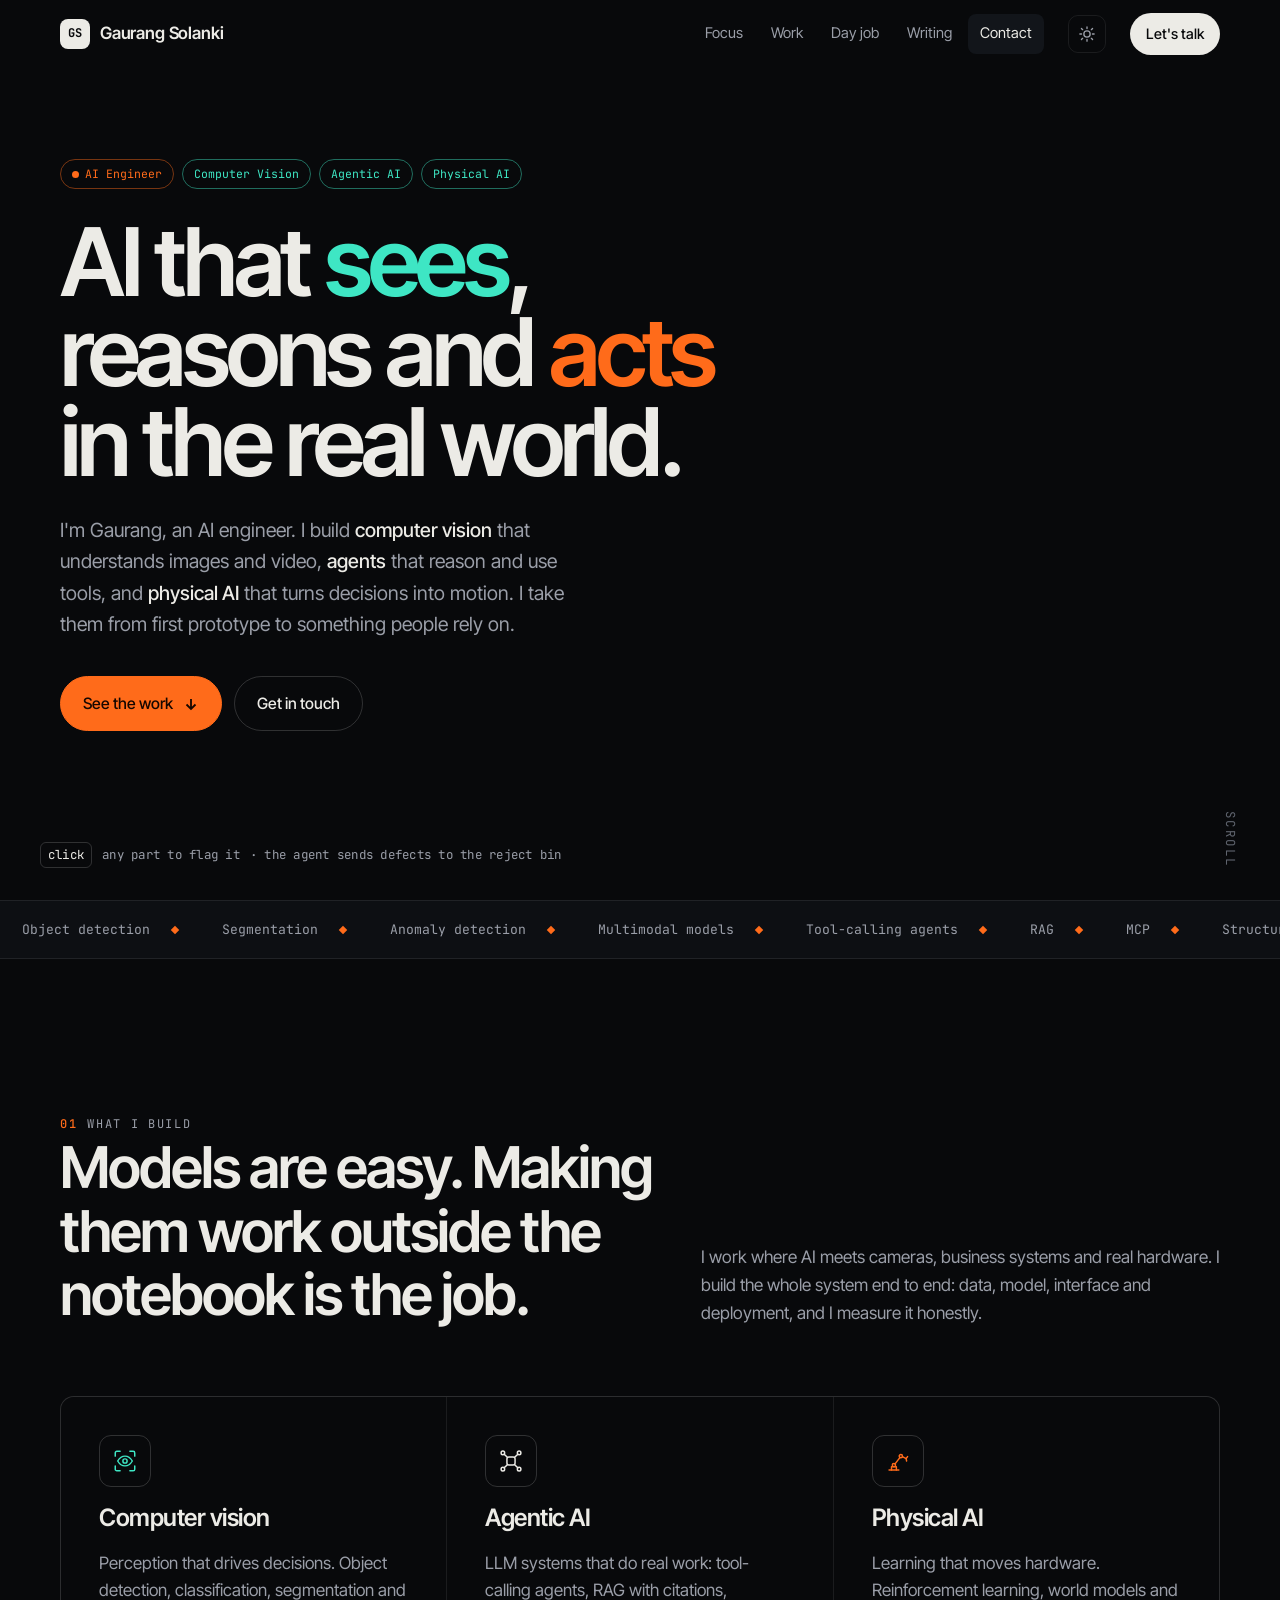
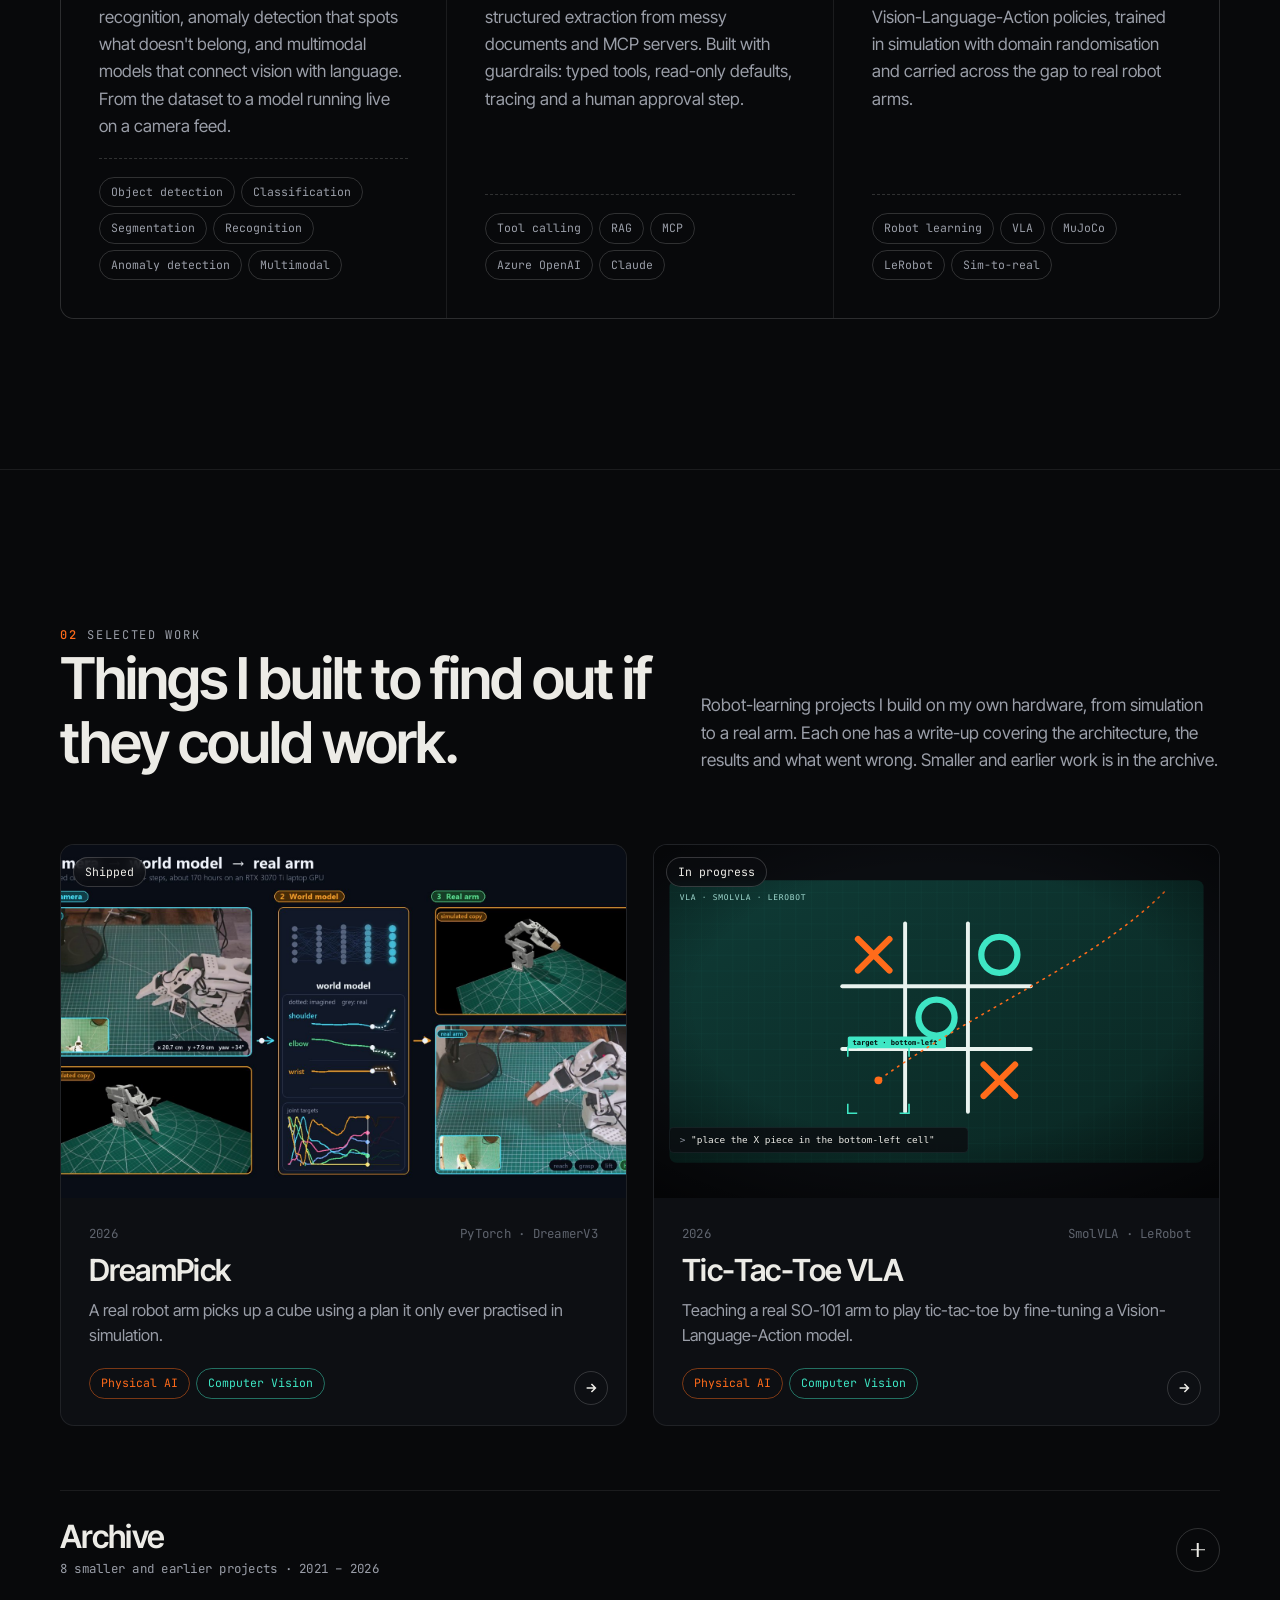
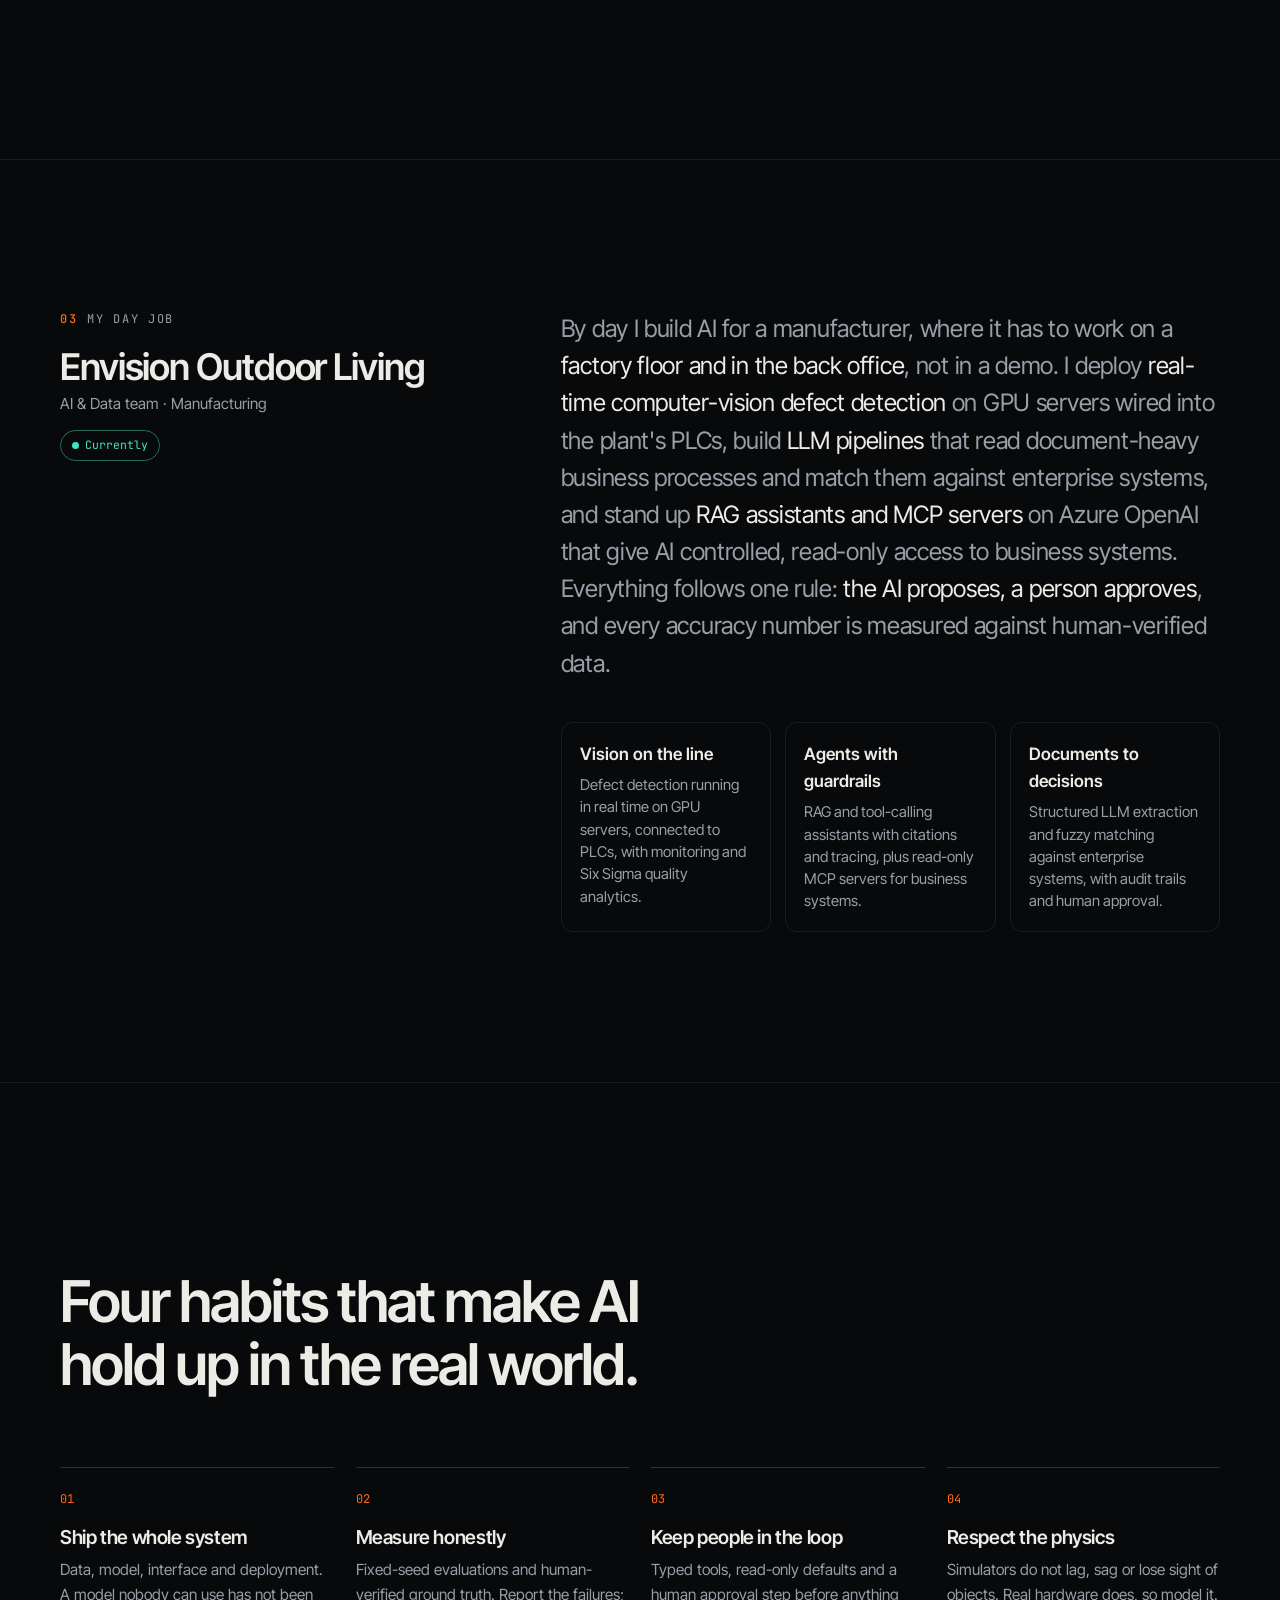
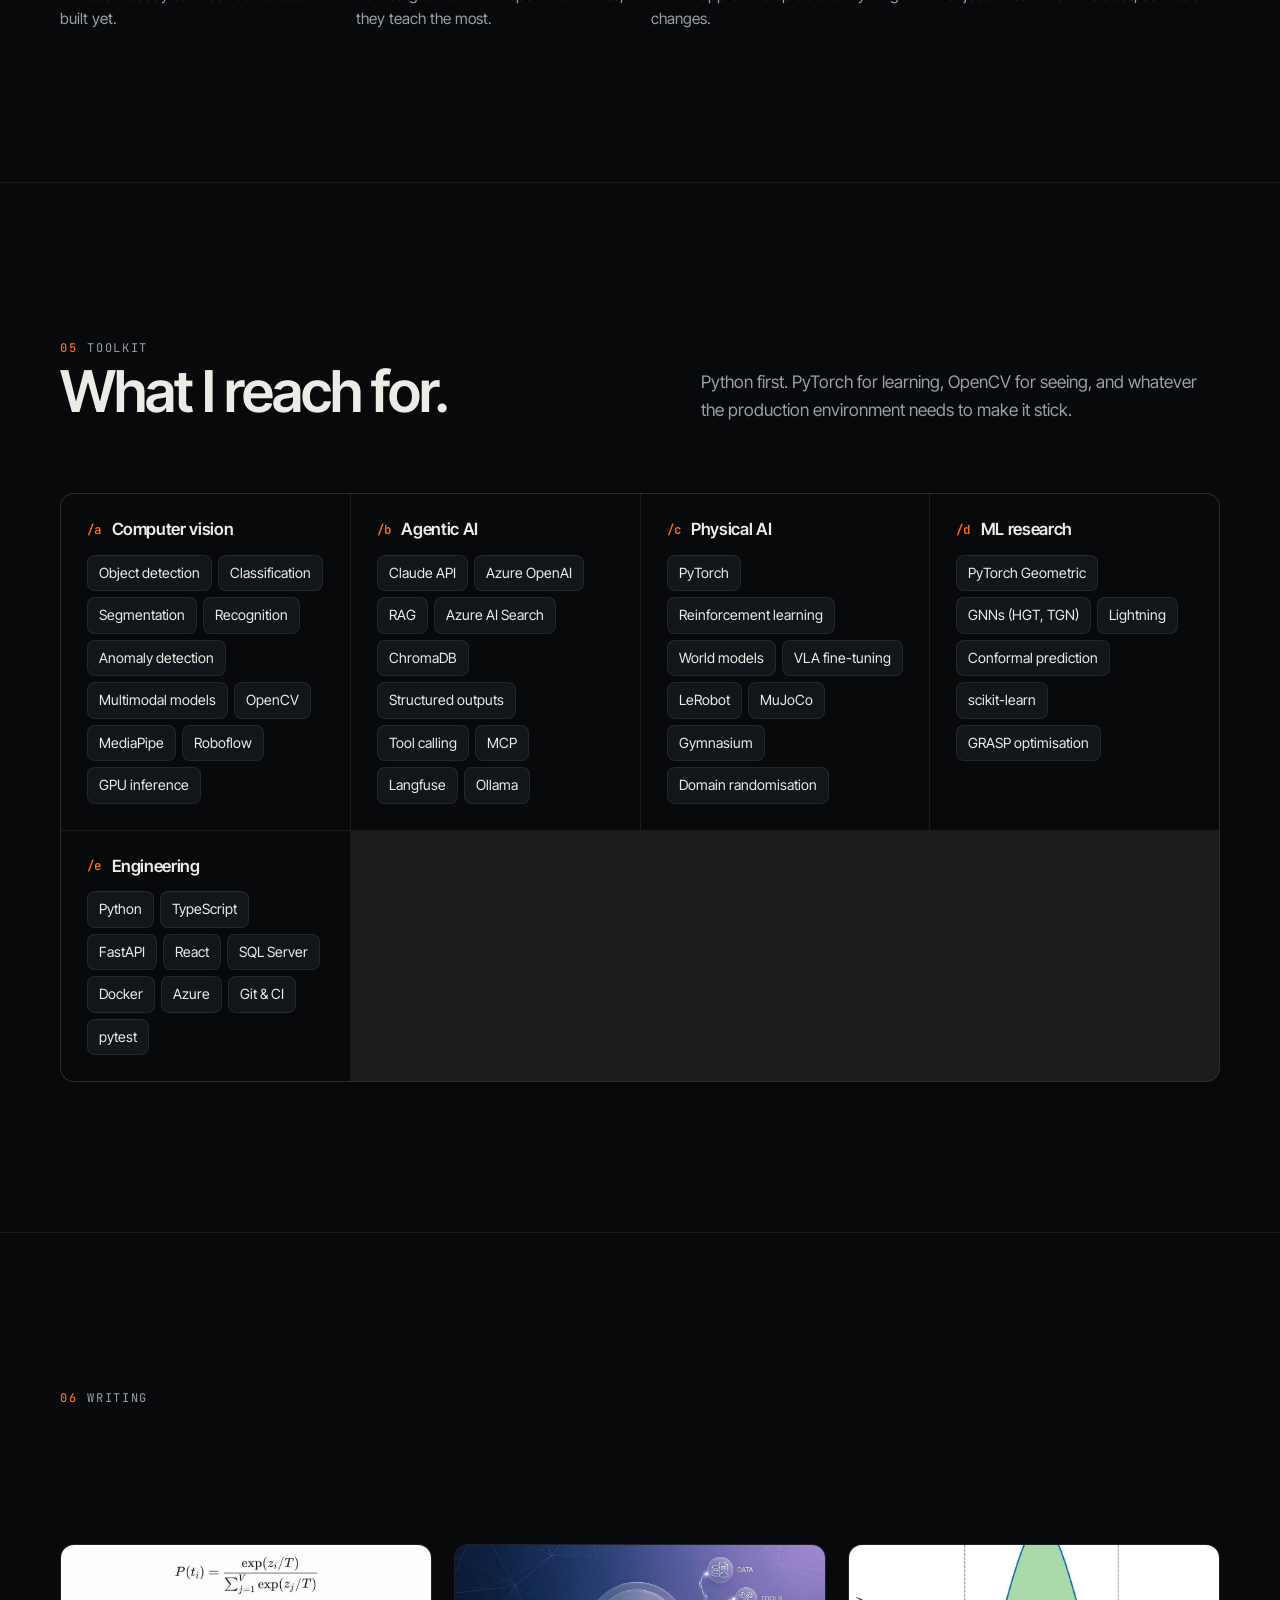
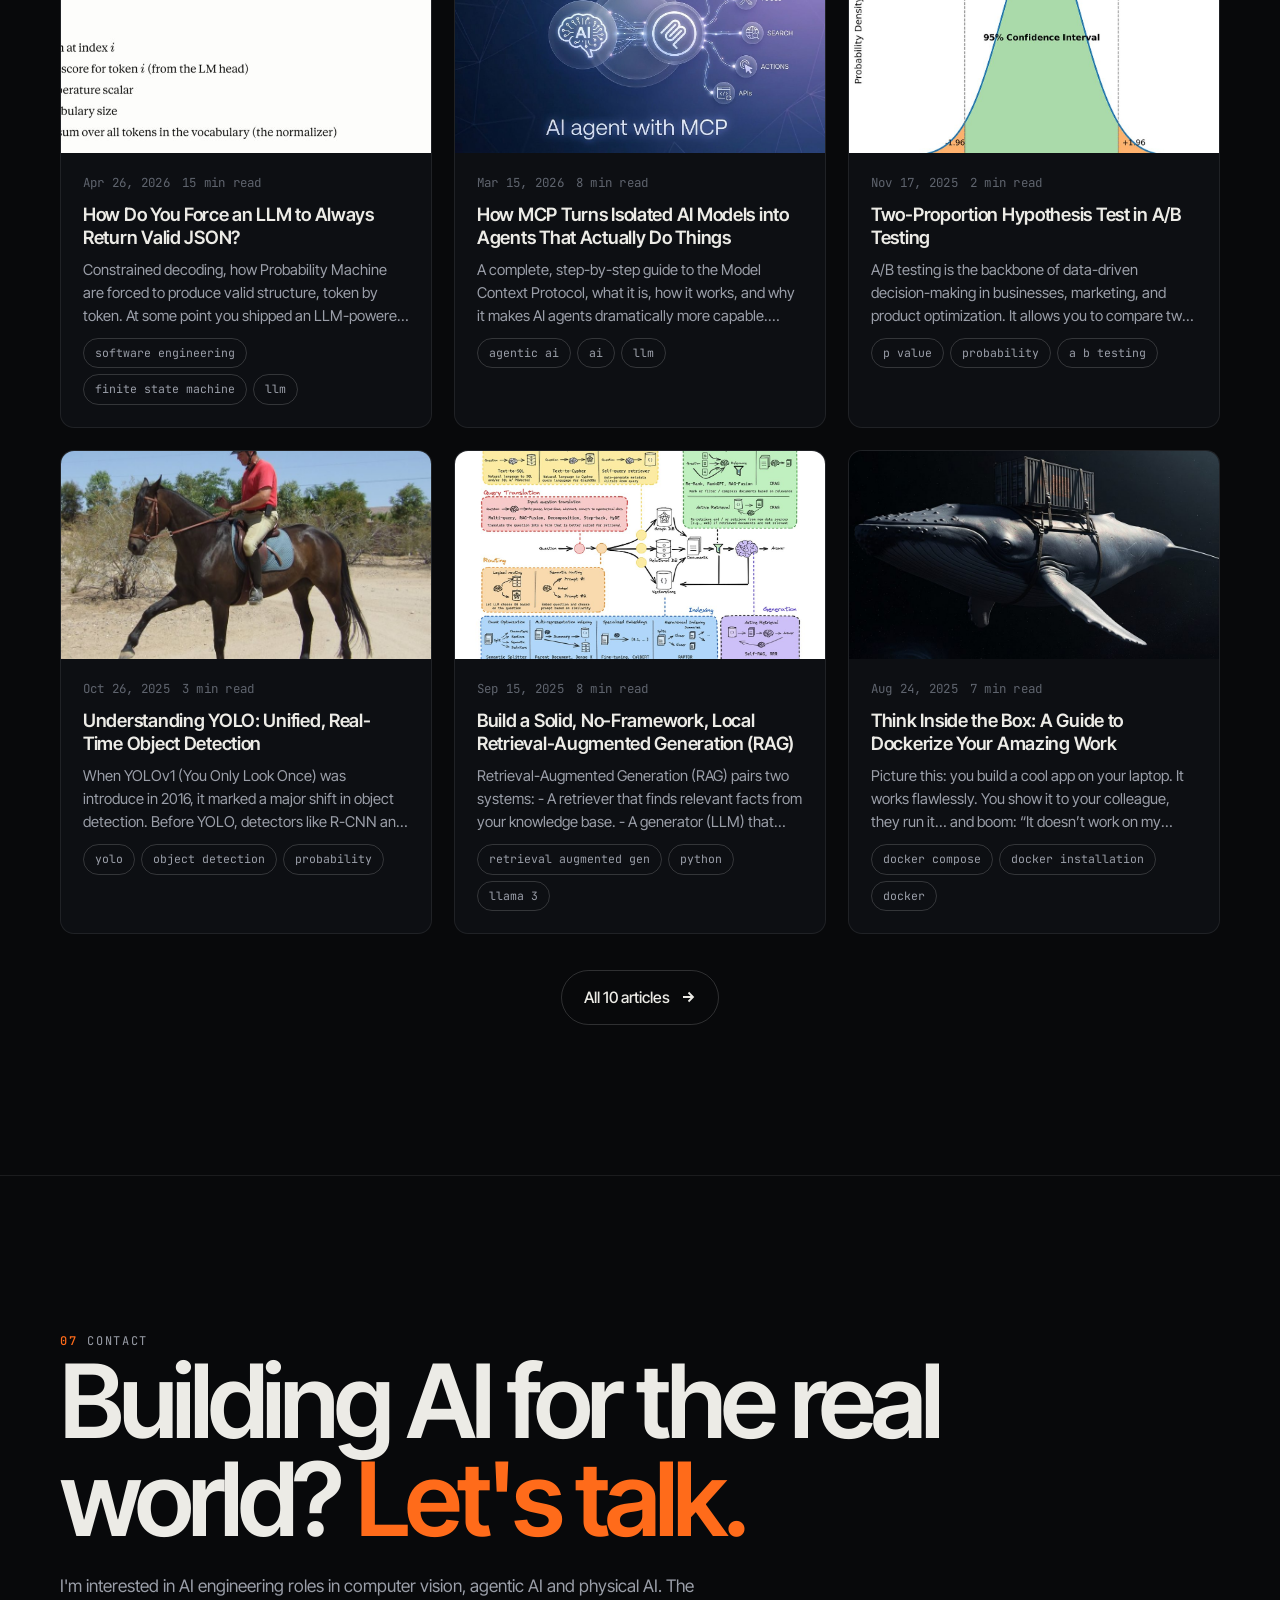
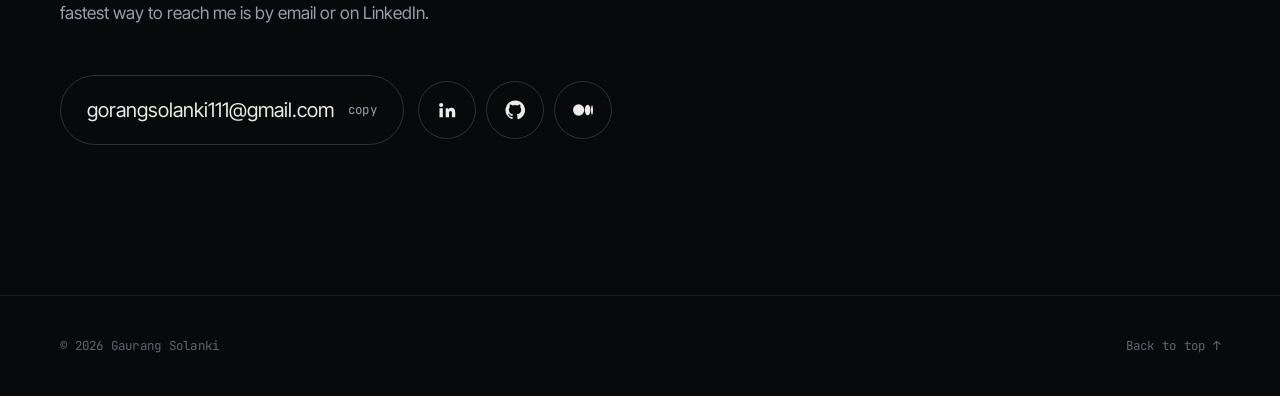
==== commit d72abe0a: "Redesign portfolio around computer vision, agentic AI and physical AI - New single-page design with " ====
--- a/index.html
+++ b/index.html
@@ -1,543 +1,243 @@
-<!DOCTYPE html>
-<html lang="en">
-
-<head>
-  <meta charset="utf-8">
-  <meta content="width=device-width, initial-scale=1.0" name="viewport">
-  <title>Gaurang Solanki - Portfolio</title>
-  <meta content="" name="description">
-  <meta content="" name="keywords">
-
-  <!-- Favicons -->
-  <link href="assets/img/favicon.png" rel="icon">
-  <link href="assets/img/apple-touch-icon.png" rel="apple-touch-icon">
-
-  <!-- Fonts -->
-  <link href="https://fonts.googleapis.com" rel="preconnect">
-  <link href="https://fonts.gstatic.com" rel="preconnect" crossorigin>
-  <link href="https://fonts.googleapis.com/css2?family=Roboto:ital,wght@0,100;0,300;0,400;0,500;0,700;0,900;1,100;1,300;1,400;1,500;1,700;1,900&family=Poppins:ital,wght@0,100;0,200;0,300;0,400;0,500;0,600;0,700;0,800;0,900;1,100;1,200;1,300;1,400;1,500;1,600;1,700;1,800;1,900&family=Raleway:ital,wght@0,100;0,200;0,300;0,400;0,500;0,600;0,700;0,800;0,900;1,100;1,200;1,300;1,400;1,500;1,600;1,700;1,800;1,900&display=swap" rel="stylesheet">
-
-  <!-- Vendor CSS Files -->
-  <link href="assets/vendor/bootstrap/css/bootstrap.min.css" rel="stylesheet">
-  <link href="assets/vendor/bootstrap-icons/bootstrap-icons.css" rel="stylesheet">
-  <link href="assets/vendor/aos/aos.css" rel="stylesheet">
-  <link href="assets/vendor/glightbox/css/glightbox.min.css" rel="stylesheet">
-  <link href="assets/vendor/swiper/swiper-bundle.min.css" rel="stylesheet">
-
-  <!-- Main CSS File -->
-  <link href="assets/css/main.css" rel="stylesheet">
-
-  <!-- =======================================================
-  * Template Name: iPortfolio
-  * Template URL: https://bootstrapmade.com/iportfolio-bootstrap-portfolio-websites-template/
-  * Updated: Jun 29 2024 with Bootstrap v5.3.3
-  * Author: BootstrapMade.com
-  * License: https://bootstrapmade.com/license/
-  ======================================================== -->
-</head>
-
-<body class="index-page">
-
-  <header id="header" class="header dark-background d-flex flex-column">
-    <i class="header-toggle d-xl-none bi bi-list"></i>
-
-    <div class="profile-img">
-      <img src="assets/img/my-profile-img.jpg" alt="" class="img-fluid rounded-circle">
-    </div>
-
-    <a href="index.html" class="logo d-flex align-items-center justify-content-center">
-      <!-- Uncomment the line below if you also wish to use an image logo -->
-      <!-- <img src="assets/img/logo.png" alt=""> -->
-      <h1 class="sitename">Gaurang Solanki</h1>
-    </a>
-
-    <div class="social-links text-center">
-      <a href="https://www.linkedin.com/in/gaurangsolanki111/" class="linkedin"><i class="bi bi-linkedin"></i></a>
-      <a href="https://github.com/Gaurang111" class="github"><i class="bi bi-github"></i></a>
-      <a href="https://medium.com/@gorangsolanki111" class="medium"><i class="bi bi-medium"></i></a>
-    </div>
-
-    <nav id="navmenu" class="navmenu">
-      <ul>
-        <li><a href="#hero" class="active"><i class="bi bi-house navicon"></i>Home</a></li>
-        <li><a href="#about"><i class="bi bi-person navicon"></i> About</a></li>
-        <li><a href="#resume"><i class="bi bi-file-earmark-text navicon"></i> Resume</a></li>
-        <li><a href="#blog"><i class="bi bi-journal-text navicon"></i> Blogs</a></li>
-        <li><a href="#portfolio"><i class="bi bi-images navicon"></i> Projects</a></li>
-        <li><a href="#services"><i class="bi bi-hdd-stack navicon"></i> Focus of work</a></li>
-      </ul>
-    </nav>
-
-  </header>
-
-  <main class="main">
-
-    <!-- Hero Section -->
-    <section id="hero" class="hero section dark-background" style="position: relative; overflow: hidden">
-  
-      <!-- Particle Canvas -->
-      <canvas id="netCanvas" style="position: absolute; top: 0; left: 0; width: 100%; height: 100%; z-index: 0;"></canvas>
-
-      <div class="container" data-aos="fade-up" data-aos-delay="100" style="position: relative; z-index: 1; text-align: left; max-width: 600px; margin-left: 50px;">
-        <h2>Gaurang Solanki</h2>
-        <!-- <p>I'm <span class="typed" data-typed-items="Data Scientist, ML Engineer, Developer">Data Scientist</span>
-          <span class="typed-cursor typed-cursor--blink" aria-hidden="true"></span></p> -->
-        <p>I'm a <span class="typed" id="typedRoles"></span>
-          <span class="typed-cursor typed-cursor--blink" aria-hidden="true"></span></p>
-        <p class="pitch" id="rolePitch" style="font-style: italic;"></p>
-      </div>
-
-
-    </section>
-
-
-    <!-- About Section -->
-    <section id="about" class="about section">
-
-      <!-- Section Title -->
-      <div class="container section-title" data-aos="fade-up">
-        <h2>About</h2>
-      </div><!-- End Section Title -->
-
-      <div class="container" data-aos="fade-up" data-aos-delay="100">
-
-        <div class="row gy-4 justify-content-center">
-          <div class="col-lg-4">
-            <img src="assets/img/my-profile-img.jpg" class="img-fluid" alt="">
-          </div>
-          <div class="col-lg-8 content">
-            <h2>Data Scientist &amp; Developer.</h2>
-            <p class="py-3">
-              I’m an end-to-end data science engineer who understands problems from both the technical and business side. I work across the full stack of the ML lifecycle data engineering, modeling, deployment, automation, and real-world performance tuning.<br><br>
-              My focus is simple: build systems that solve actual problems. I’m comfortable designing pipelines, optimizing models, integrating automation, and shipping production-ready solutions that scale.<br><br>
-              I enjoy turning messy, unclear challenges into clear, measurable outcomes using machine learning, deep learning, computer vision, Generative and agentic AI, and analytics. I also write about these topics regularly, breaking down complex concepts into simple, understandable explanations.<br><br>
-              At my core, I’m a generalist with the ability to go deep, someone who can translate business needs into technical strategy and deliver the full solution from concept to deployment.
-            </p>
-            <div class="row">
-              <div class="col-lg-6">
-                <ul>
-                  <li><i class="bi bi-chevron-right"></i> <strong>City:</strong> <span>Joplin, Missouri</span></li>
-                </ul>
-              </div>
-              <div class="col-lg-6">
-                <ul>
-                  <li><i class="bi bi-chevron-right"></i> <strong>Email:</strong> <span>gorangsolanki1@gmail.com</span></li>
-                </ul>
-              </div>
-            </div>
-          </div>
-        </div>
-
-      </div>
-
-    </section><!-- /About Section -->
-
-
-    <!-- Resume Section -->
-    <section id="resume" class="resume section light-background">
-
-      <!-- Section Title -->
-      <div class="container section-title" data-aos="fade-up">
-        <h2>Experience</h2>
-      </div><!-- End Section Title -->
-
-      <div class="container">
-
-        <div class="row">
-
-          <!-- <div class="col-lg-6" data-aos="fade-up" data-aos-delay="100">
-            <h3 class="resume-title">Sumary</h3>
-
-            <div class="resume-item pb-0">
-              <p>Data Scientist with 3+ years of experience across the full ML lifecycle, from data engineering and modeling to deployment and automation. I build systems that solve real problems, turning unclear challenges into measurable outcomes using ML, deep learning, computer vision, NLP, and agentic AI. I bridge business needs with technical execution and deliver end-to-end solutions that scale.</p>
-            </div>
-
-            <h3 class="resume-title">Education</h3>
-            <div class="resume-item">
-              <h4>Master of Science in Data Science &amp; Analytics</h4>
-              <h5>Aug 2022 - May 2024</h5>
-              <p><em> University of Missouri–Kansas City, Kansas City, MO</em></p>
-              <p><b>Award:</b> Discipline Distinction for academic excellence.</p>
-              <p><b>Research:</b> Integrated knowledge graphs and graph neural networks for ontology-based classification and summarization.</p>
-
-            </div>
-
-            <div class="resume-item">
-              <h4>Bachelor of Technology in information Technology</h4>
-              <h5>Aug 2018 - May 2022</h5>
-              <p><em>Lovely Professional University, Punjab, India</em></p>
-            </div>
-
-          </div> -->
-
-          <div class="col-lg-6" data-aos="fade-up" data-aos-delay="200">
-            <!-- <h3 class="resume-title">Professional Experience</h3> -->
-            <div class="resume-item">
-              <h4>Data Scientist</h4>
-              <h5>May 2024 - Present</h5>
-              <p><em>Evision Building Products LLC, Lamar, MO</em></p>
-              <!-- <ul>
-                <li>Data Scientist with hands-on experience building and deploying production-grade systems across ML, computer vision, NLP, and process automation. Designed real-time defect detection pipelines, RAG-based knowledge systems, and custom MCP servers that bring natural language access to live manufacturing data. Consistently delivers measurable impact by reducing manual effort, improving operational efficiency, and bridging the gap between cutting-edge AI and real-world industrial environments.</li>
-              </ul> -->
-            </div><!-- Edn Resume Item -->
-
-            <div class="resume-item">
-              <h4>Graduate Assistant-Data Analyst</h4>
-              <h5>June 2023 - May 2024</h5>
-              <p><em>Academic Advising Department UMKC, Kansas City, MO</em></p>
-              <!-- <ul>
-                <li>Unified data from multiple systems, built Power BI dashboards for clearer decision-making, and automated weekly reporting to remove manual work and improve accuracy.</li>
-              </ul> -->
-            </div><!-- Edn Resume Item -->
-
-            <div class="resume-item">
-              <h4>Project Research Intern</h4>
-              <h5>June 2023 - Aug 2023</h5>
-              <p><em>AI Lab UMKC, Kansas City, MO</em></p>
-              <!-- <ul>
-                <li>Ran topic modeling on unstructured focus-group text, used GPT-3.5 for zero-shot classification, and analyzed medical questionnaire responses to produce clear structured results.</li>
-              </ul> -->
-            </div><!-- Edn Resume Item -->
-
-            <div class="resume-item">
-              <h4>Data Scientist</h4>
-              <h5>Aug 2021 - Dec 2021</h5>
-              <p><em>Freelance, Fiverr</em></p>
-              <!-- <ul>
-                <li>Developed end-to-end data science solutions, delivering predictive, deep learning, computer vision, and NLP projects while turning complex datasets into clear visualizations and models, and providing guidance throughout the process.</li>
-              </ul> -->
-            </div><!-- Edn Resume Item -->
-
-            <div class="resume-item">
-              <h4> Junior Machine Learning Engineer</h4>
-              <h5>May 2021 - July 2021</h5>
-              <p><em>Omdena</em></p>
-              <!-- <ul>
-                <li>Worked with a global team to build an end-to-end object detection and recommendation platform, contributed to MobileNet SSD architecture, managed data annotation, and streamlined processes to reduce inefficiencies and costs.</li>
-              </ul> -->
-            </div><!-- Edn Resume Item -->
-
-          </div>
-
-        </div>
-
-        <div class="text-center mt-4" data-aos="fade-up">
-          <a href="assets/resume/Gaurang_Solanki_Resume.pdf" class="btn" download 
-            style="background-color: #149ddd; color: white;">
-            Resume
-          </a>
-        </div>
-
-    </section><!-- /Resume Section -->
-
-
-    <!-- Blog Section -->
-    <section id="blog" class="blog section">
-
-      <!-- Section Title -->
-      <div class="container section-title" data-aos="fade-up">
-        <h2>Blogs</h2>
-        <p>I write to explain data science concepts in simple, practical terms.</p>
-      </div>
-
-      <div class="container">
-        <div class="row gy-4">
-
-          <!-- Blog Item -->
-          <div class="col-lg-4 col-md-6" data-aos="fade-up" data-aos-delay="100">
-            <div class="card h-100 shadow-sm">
-              <img src="assets/img/blog/abtest.png" class="card-img-top" alt="Attention Mechanism">
-              <div class="card-body">
-                <h5 class="card-title">Two-Proportion Hypothesis Test in A/B Testing</h5>
-                <a href="https://medium.com/@gorangsolanki111/two-proportion-hypothesis-test-in-a-b-testing-c501c6e8f700"></a>
-              </div>
-            </div>
-          </div>
-
-          <!-- Blog Item -->
-          <div class="col-lg-4 col-md-6" data-aos="fade-up" data-aos-delay="200">
-            <div class="card h-100 shadow-sm">
-              <img src="assets/img/blog/diagram.jpg" class="card-img-top" alt="Seq2Seq Models">
-              <div class="card-body">
-                <h5 class="card-title">Breaking Down Transformer: The Architecture Behind Large Language Models</h5>
-                <a href="https://medium.com/@gorangsolanki111/breaking-down-transformer-the-architecture-behind-large-language-models-4ac92ba583ea"
-                  class="stretched-link"></a>
-              </div>
-            </div>
-          </div>
-
-          <!-- Blog Item -->
-          <div class="col-lg-4 col-md-6" data-aos="fade-up" data-aos-delay="300">
-            <div class="card h-100 shadow-sm">
-              <img src="assets/img/blog/dockerlogo.png" class="card-img-top" alt="RAG Systems">
-              <div class="card-body">
-                <h5 class="card-title">Think Inside the Box: A Guide to Dockerize Your Amazing Work</h5>
-                <a href="https://medium.com/@gorangsolanki111/think-inside-the-box-a-guide-to-dockerize-your-amazing-work-abfecedad259"
-                  class="stretched-link"></a>
-              </div>
-            </div>
-          </div>
-
-        </div>
-
-        <!-- See All Button -->
-        <div class="text-center mt-4" data-aos="fade-up">
-          <a href="https://medium.com/@gorangsolanki111"
-            target="_blank"
-            class="btn"
-            style="background-color:#149ddd; color:#fff;">
-            See all on Medium
-          </a>
-        </div>
-
-      </div>
-    </section>
-    <!-- /Blog Section -->
-
-
-
-    <!-- Portfolio Section -->
-    <section id="portfolio" class="portfolio section light-background">
-
-      <!-- Section Title -->
-      <div class="container section-title" data-aos="fade-up">
-        <h2>Projects</h2>
-      </div><!-- End Section Title -->
-
-      <div class="container">
-
-        <div class="isotope-layout" data-default-filter="*" data-layout="masonry" data-sort="original-order">
-
-          <!-- <ul class="portfolio-filters isotope-filters" data-aos="fade-up" data-aos-delay="100">
-            <li data-filter="*" class="filter-active">All</li>
-            <li data-filter=".filter-app">Data Science</li>
-            <li data-filter=".filter-product">Data Analysis</li>
-            <li data-filter=".filter-branding">Other</li>
-            <li data-filter=".filter-books">Books</li>
-          </ul> -->
-
-          <div class="row gy-4 isotope-container" data-aos="fade-up" data-aos-delay="200">
-
-            <div class="col-lg-4 col-md-6 portfolio-item isotope-item">
-              <div class="portfolio-content h-100">
-                <img src="assets/img/portfolio/openatlas.png" class="img-fluid" alt="">
-                <div class="portfolio-info">
-                  <p>Computer Vision, Data Visualization, Python</p>
-                  <a href="assets/img/portfolio/openatlas.png" title="2026" data-gallery="portfolio-gallery-app" class="glightbox preview-link"><i class="bi bi-zoom-in"></i></a>
-                  <a href="https://github.com/Gaurang111/openatlas" title="More Details" class="details-link"><i class="bi bi-link-45deg"></i></a>
-                </div>
-              </div>
-            </div><!-- End Portfolio Item -->
-
-            <div class="col-lg-4 col-md-6 portfolio-item isotope-item">
-              <div class="portfolio-content h-100">
-                <img src="assets/img/portfolio/diabetes.png" class="img-fluid" alt="">
-                <div class="portfolio-info">
-                  <p>Data Analysis, Machine Learning, APIs, Streamlit</p>
-                  <a href="assets/img/portfolio/diabetes.png" title="2023" data-gallery="portfolio-gallery-app" class="glightbox preview-link"><i class="bi bi-zoom-in"></i></a>
-                  <a href="https://github.com/Gaurang111/AI-betes-Advisor" title="More Details" class="details-link"><i class="bi bi-link-45deg"></i></a>
-                </div>
-              </div>
-            </div><!-- End Portfolio Item -->
-
-            <div class="col-lg-4 col-md-6 portfolio-item isotope-item">
-              <div class="portfolio-content h-100">
-                <img src="assets/img/portfolio/AnimalMigration.png" class="img-fluid" alt="">
-                <div class="portfolio-info">
-                  <p>Research, Data Analysis, Visualization, Python </p>
-                  <a href="assets/img/portfolio/AnimalMigration.png" title="2022" data-gallery="portfolio-gallery-app" class="glightbox preview-link"><i class="bi bi-zoom-in"></i></a>
-                  <a href="https://github.com/Gaurang111/Animal-Migration-Analysis" title="More Details" class="details-link"><i class="bi bi-link-45deg"></i></a>
-                </div>
-              </div>
-            </div><!-- End Portfolio Item -->
-
-
-            <div class="col-lg-4 col-md-6 portfolio-item isotope-item">
-              <div class="portfolio-content h-100">
-                <img src="assets/img/portfolio/food.png" class="img-fluid" alt="">
-                <div class="portfolio-info">
-                  <p>Image Classifier, MobileNet, APIs, Webapp Development</p>
-                  <a href="assets/img/portfolio/food.png" title="2022" data-gallery="portfolio-gallery-app" class="glightbox preview-link"><i class="bi bi-zoom-in"></i></a>
-                  <a href="https://github.com/Gaurang111/Vegetable-Classification" title="More Details" class="details-link"><i class="bi bi-link-45deg"></i></a>
-                </div>
-              </div>
-            </div><!-- End Portfolio Item -->
-
-            <div class="col-lg-4 col-md-6 portfolio-item isotope-item">
-              <div class="portfolio-content h-100">
-                <img src="assets/img/portfolio/tweets.png" class="img-fluid" alt="">
-                <div class="portfolio-info">
-                  <p>Data Analysis, Pyspark, Hadoop, APIs </p>
-                  <a href="assets/img/portfolio/tweets.png" title="2023" data-gallery="portfolio-gallery-app" class="glightbox preview-link"><i class="bi bi-zoom-in"></i></a>
-                  <a href="https://github.com/Gaurang111/Sentiment-Analysis" title="More Details" class="details-link"><i class="bi bi-link-45deg"></i></a>
-                </div>
-              </div>
-            </div><!-- End Portfolio Item -->
-
-            <div class="col-lg-4 col-md-6 portfolio-item isotope-item">
-              <div class="portfolio-content h-100">
-                <img src="assets/img/portfolio/games.png" class="img-fluid" alt="">
-                <div class="portfolio-info">
-                  <p>C language, C++</p>
-                  <a href="assets/img/portfolio/games.png" title="2018" data-gallery="portfolio-gallery-app" class="glightbox preview-link"><i class="bi bi-zoom-in"></i></a>
-                  <a href="https://github.com/Gaurang111/C-C-Games" title="More Details" class="details-link"><i class="bi bi-link-45deg"></i></a>
-                </div>
-              </div>
-            </div><!-- End Portfolio Item -->
-
-            <div class="col-lg-4 col-md-6 portfolio-item isotope-item">
-              <div class="portfolio-content h-100">
-                <img src="assets/img/portfolio/dogs.png" class="img-fluid" alt="">
-                <div class="portfolio-info">
-                  <p>Image Processing, Classification, MobileNetV2 Arch.</p>
-                  <a href="assets/img/portfolio/dogs.png" title="2021" data-gallery="portfolio-gallery-app" class="glightbox preview-link"><i class="bi bi-zoom-in"></i></a>
-                  <a href="https://github.com/Gaurang111/Dog-Vision" title="More Details" class="details-link"><i class="bi bi-link-45deg"></i></a>
-                </div>
-              </div>
-            </div><!-- End Portfolio Item -->
-
-            <div class="col-lg-4 col-md-6 portfolio-item isotope-item">
-              <div class="portfolio-content h-100">
-                <img src="assets/img/portfolio/youtube.png" class="img-fluid" alt="">
-                <div class="portfolio-info">
-                  <p>Power Bi, DAX, Visualization</p>
-                  <a href="assets/img/portfolio/youtube.png" title="2024" data-gallery="portfolio-gallery-app" class="glightbox preview-link"><i class="bi bi-zoom-in"></i></a>
-                  <a href="https://app.powerbi.com/groups/me/reports/b4e207ba-0952-4c09-9056-82e1dd31ffb0/ReportSection551694cd78ee50295e80?experience=power-bi" title="More Details" class="details-link"><i class="bi bi-link-45deg"></i></a>
-                </div>
-              </div>
-            </div><!-- End Portfolio Item -->
-
-            <div class="col-lg-4 col-md-6 portfolio-item isotope-item">
-              <div class="portfolio-content h-100">
-                <img src="assets/img/portfolio/rag.png" class="img-fluid" alt="">
-                <div class="portfolio-info">
-                  <p>RAG, Vector DB, Local Llama, StreamLit</p>
-                  <a href="assets/img/portfolio/rag.png" title="2025" data-gallery="portfolio-gallery-app" class="glightbox preview-link"><i class="bi bi-zoom-in"></i></a>
-                  <a href="https://github.com/Gaurang111/RAGwithLlama" title="More Details" class="details-link"><i class="bi bi-link-45deg"></i></a>
-                </div>
-              </div>
-            </div><!-- End Portfolio Item -->
-
-            <div class="col-lg-4 col-md-6 portfolio-item isotope-item">
-              <div class="portfolio-content h-100">
-                <img src="assets/img/portfolio/cars.png" class="img-fluid" alt="">
-                <div class="portfolio-info">
-                  <p>python, Tensorflow, Image processing, classifiaction </p>
-                  <a href="assets/img/portfolio/cars.png" title="2021" data-gallery="portfolio-gallery-app" class="glightbox preview-link"><i class="bi bi-zoom-in"></i></a>
-                  <a href="https://github.com/Gaurang111/Car-Recognizer" title="More Details" class="details-link"><i class="bi bi-link-45deg"></i></a>
-                </div>
-              </div>
-            </div><!-- End Portfolio Item -->
-          
-            <div class="col-lg-4 col-md-6 portfolio-item isotope-item">
-              <div class="portfolio-content h-100">
-                <img src="assets/img/portfolio/scansplit.png" class="img-fluid" alt="">
-                <div class="portfolio-info">
-                  <p>AWS, Python, Streamlit, OCR</p>
-                  <a href="assets/img/portfolio/scansplit.png" title="2023" data-gallery="portfolio-gallery-app" class="glightbox preview-link"><i class="bi bi-zoom-in"></i></a>
-                  <a href="https://github.com/Gaurang111/cloudexpense" title="More Details" class="details-link"><i class="bi bi-link-45deg"></i></a>
-                </div>
-              </div>
-            </div><!-- End Portfolio Item -->
-
-          </div><!-- End Portfolio Container -->
-
-        </div>
-
-      </div>
-
-    </section><!-- /Portfolio Section -->
-
-    <!-- Services Section -->
-    <section id="services" class="services section">
-
-      <!-- Section Title -->
-      <div class="container section-title" data-aos="fade-up">
-        <h2>Focus of work</h2>
-      </div><!-- End Section Title -->
-
-      <div class="container">
-
-        <div class="row gy-4">
-
-          <div class="col-lg-4 col-md-6 service-item d-flex" data-aos="fade-up" data-aos-delay="100">
-            <div class="icon flex-shrink-0"><i class="bi bi-clipboard-data-fill"></i></div>
-            <h4 class="title"><a href="" class="stretched-link">Data Analysis and Visualization</a></h4>
-          </div>
-          <!-- End Service Item -->
-
-          <div class="col-lg-4 col-md-6 service-item d-flex" data-aos="fade-up" data-aos-delay="200">
-            <div class="icon flex-shrink-0"><i class="bi bi-database-fill-gear"></i></div>
-            <h4 class="title"><a href="" class="stretched-link">Data Engineering</a></h4>
-          </div><!-- End Service Item -->
-
-          <div class="col-lg-4 col-md-6 service-item d-flex" data-aos="fade-up" data-aos-delay="300">
-            <div class="icon flex-shrink-0"><i class="bi bi-nut"></i></div>
-            <h4 class="title"><a href="" class="stretched-link">ML and Deep Learning</a></h4>
-          </div><!-- End Service Item -->
-
-          <div class="col-lg-4 col-md-6 service-item d-flex" data-aos="fade-up" data-aos-delay="400">
-            <div class="icon flex-shrink-0"><i class="bi bi-translate"></i></div>
-            <h4 class="title"><a href="" class="stretched-link">Generative AI</a></h4>
-          </div><!-- End Service Item -->
-
-          <div class="col-lg-4 col-md-6 service-item d-flex" data-aos="fade-up" data-aos-delay="500">
-            <div class="icon flex-shrink-0"><i class="bi bi-tools"></i></div>
-            <h4 class="title"><a href="" class="stretched-link">Agentic AI</a></h4>
-          </div><!-- End Service Item -->
-
-          <div class="col-lg-4 col-md-6 service-item d-flex" data-aos="fade-up" data-aos-delay="600">
-            <div class="icon flex-shrink-0"><i class="bi bi-search"></i></div>
-            <h4 class="title"><a href="" class="stretched-link">Problem Solving</a></h4>
-          </div><!-- End Service Item -->
-
-        </div>
-
-      </div>
-
-    </section><!-- /Services Section -->
-
-
-  </main>
-
-  <footer id="footer" class="footer position-relative light-background">
-
-    <div class="container">
-      <div class="copyright text-center ">
-        <p>© <span>Copyright</span> <strong class="px-1 sitename">iPortfolio</strong> <span>All Rights Reserved</span></p>
-      </div>
-      <div class="credits">
-        <!-- All the links in the footer should remain intact. -->
-        <!-- You can delete the links only if you've purchased the pro version. -->
-        <!-- Licensing information: https://bootstrapmade.com/license/ -->
-        <!-- Purchase the pro version with working PHP/AJAX contact form: [buy-url] -->
-        Designed by <a href="https://bootstrapmade.com/">BootstrapMade</a>
-      </div>
-    </div>
-
-  </footer>
-
-  <!-- Scroll Top -->
-  <a href="#" id="scroll-top" class="scroll-top d-flex align-items-center justify-content-center"><i class="bi bi-arrow-up-short"></i></a>
-
-  <!-- Preloader -->
-  <div id="preloader"></div>
-
-  <!-- Vendor JS Files -->
-  <script src="assets/vendor/bootstrap/js/bootstrap.bundle.min.js"></script>
-  <script src="assets/vendor/php-email-form/validate.js"></script>
-  <script src="assets/vendor/aos/aos.js"></script>
-  <script src="assets/vendor/typed.js/typed.umd.js"></script>
-  <script src="assets/vendor/purecounter/purecounter_vanilla.js"></script>
-  <script src="assets/vendor/waypoints/noframework.waypoints.js"></script>
-  <script src="assets/vendor/glightbox/js/glightbox.min.js"></script>
-  <script src="assets/vendor/imagesloaded/imagesloaded.pkgd.min.js"></script>
-  <script src="assets/vendor/isotope-layout/isotope.pkgd.min.js"></script>
-  <script src="assets/vendor/swiper/swiper-bundle.min.js"></script>
-
-  <!-- Main JS File -->
-  <script src="assets/js/main.js"></script>
-
-</body>
-
-</html>
+<!DOCTYPE html>
+<html lang="en" class="no-js">
+<head>
+  <meta charset="utf-8">
+  <meta name="viewport" content="width=device-width, initial-scale=1, viewport-fit=cover">
+  <title>Gaurang Solanki · AI Engineer: Computer Vision, Agentic AI &amp; Physical AI</title>
+  <meta name="description" content="Gaurang Solanki is an AI engineer who builds computer vision, agentic AI and physical AI systems: models that see, reason and act, taken from prototype to production.">
+  <meta name="theme-color" content="#08090b">
+  <meta property="og:type" content="website">
+  <meta property="og:title" content="Gaurang Solanki · AI Engineer: Computer Vision, Agentic AI &amp; Physical AI">
+  <meta property="og:description" content="AI that sees, reasons and acts in the real world.">
+  <meta property="og:url" content="https://gaurang111.github.io/">
+  <meta name="twitter:card" content="summary_large_image">
+  <link rel="icon" href="assets/img/favicon.svg" type="image/svg+xml">
+  <link rel="apple-touch-icon" href="assets/img/apple-touch-icon.png">
+  <link rel="preconnect" href="https://fonts.googleapis.com">
+  <link rel="preconnect" href="https://fonts.gstatic.com" crossorigin>
+  <link href="https://fonts.googleapis.com/css2?family=Inter+Tight:wght@400;500;600;700&family=JetBrains+Mono:wght@400;500;700&display=swap" rel="stylesheet">
+  <link rel="stylesheet" href="assets/css/style.css">
+  <script>
+    document.documentElement.classList.remove("no-js");
+    try { var t = localStorage.getItem("theme"); if (t) document.documentElement.dataset.theme = t; } catch (e) {}
+  </script>
+  <script type="application/ld+json">
+  {"@context":"https://schema.org","@type":"Person","name":"Gaurang Solanki","jobTitle":"AI Engineer","url":"https://gaurang111.github.io/",
+   "knowsAbout":["Computer vision","Object detection","Image segmentation","Anomaly detection","Multimodal AI","Agentic AI","LLM agents","RAG","Model Context Protocol","Physical AI","Robot learning"],
+   "sameAs":["https://github.com/Gaurang111","https://www.linkedin.com/in/gaurangsolanki111/","https://medium.com/@gorangsolanki111"]}
+  </script>
+</head>
+<body data-page="home">
+  <a class="skip" href="#main">Skip to content</a>
+
+  <header class="nav" id="nav">
+    <div class="wrap nav-in">
+      <a class="brand" href="#top" aria-label="Gaurang Solanki, home"><span class="brand-mark">GS</span><span>Gaurang Solanki</span></a>
+      <nav class="nav-links" id="navLinks" aria-label="Primary">
+        <a href="#focus">Focus</a>
+        <a href="#work">Work</a>
+        <a href="#day-job">Day job</a>
+        <a href="#writing">Writing</a>
+        <a href="#contact">Contact</a>
+      </nav>
+      <button class="icon-btn" id="themeBtn" type="button" aria-label="Switch colour theme">
+        <svg viewBox="0 0 24 24" fill="none" stroke="currentColor" stroke-width="1.8" stroke-linecap="round"><circle cx="12" cy="12" r="4.2"/><path d="M12 2.5v2.2M12 19.3v2.2M4.6 4.6l1.6 1.6M17.8 17.8l1.6 1.6M2.5 12h2.2M19.3 12h2.2M4.6 19.4l1.6-1.6M17.8 6.2l1.6-1.6"/></svg>
+      </button>
+      <a class="nav-cta" href="#contact">Let's talk</a>
+      <button class="icon-btn menu-btn" id="menuBtn" type="button" aria-label="Open menu" aria-expanded="false" aria-controls="navLinks">
+        <svg viewBox="0 0 24 24" fill="none" stroke="currentColor" stroke-width="1.8" stroke-linecap="round"><path d="M4 8h16M4 16h16"/></svg>
+      </button>
+    </div>
+  </header>
+
+  <main id="main">
+    <!-- ============ HERO ============ -->
+    <section class="hero" id="top">
+      <canvas id="lab" aria-label="Interactive inspection cell: a camera detects parts on a conveyor, an agent decides which are defective, and a robot arm moves them to a reject bin. Click a part to flag it." role="img"></canvas>
+      <div class="wrap hero-in">
+        <div class="hero-kicker rv">
+          <span class="chip act"><span class="dot"></span>AI Engineer</span>
+          <span class="chip see">Computer Vision</span>
+          <span class="chip see">Agentic AI</span>
+          <span class="chip see">Physical AI</span>
+        </div>
+        <h1 class="rv d1">AI that <span class="see">sees</span>, reasons and <span class="accent">acts</span> in the real world.</h1>
+        <p class="hero-sub rv d2">I'm Gaurang, an AI engineer. I build <strong>computer vision</strong> that understands images and video, <strong>agents</strong> that reason and use tools, and <strong>physical AI</strong> that turns decisions into motion. I take them from first prototype to something people rely on.</p>
+        <div class="hero-cta rv d3">
+          <a class="btn btn-act" href="#work">See the work
+            <svg viewBox="0 0 16 16" fill="none" stroke="currentColor" stroke-width="1.8"><path d="M8 3v10M3.5 8.5 8 13l4.5-4.5"/></svg></a>
+          <a class="btn" href="#contact">Get in touch</a>
+        </div>
+      </div>
+      <p class="hero-hint mono" id="hint"><span class="key"><span class="mouse-only">click</span><span class="touch-only">tap</span></span> any part to flag it<span class="long"> · the agent sends defects to the reject bin</span></p>
+      <span class="scroll-cue mono" aria-hidden="true">SCROLL</span>
+    </section>
+
+    <div class="ticker" aria-hidden="true">
+      <div class="ticker-track">
+        <span>Object detection</span><span>Segmentation</span><span>Anomaly detection</span><span>Multimodal models</span><span>Tool-calling agents</span><span>RAG</span><span>MCP</span><span>Structured outputs</span><span>Robot learning</span><span>Sim-to-real</span><span>Vision-Language-Action</span><span>PyTorch</span>
+        <span>Object detection</span><span>Segmentation</span><span>Anomaly detection</span><span>Multimodal models</span><span>Tool-calling agents</span><span>RAG</span><span>MCP</span><span>Structured outputs</span><span>Robot learning</span><span>Sim-to-real</span><span>Vision-Language-Action</span><span>PyTorch</span>
+      </div>
+    </div>
+
+    <!-- ============ FOCUS ============ -->
+    <section class="sec" id="focus">
+      <div class="wrap">
+        <div class="sec-head split">
+          <div>
+            <p class="eyebrow rv"><b>01</b> What I build</p>
+            <h2 class="sec-title rv d1">Models are easy. Making them work outside the notebook is the job.</h2>
+          </div>
+          <p class="sec-lead rv d2">I work where AI meets cameras, business systems and real hardware. I build the whole system end to end: data, model, interface and deployment, and I measure it honestly.</p>
+        </div>
+        <div class="focus">
+          <article class="focus-card rv">
+            <div class="focus-ico see"><svg viewBox="0 0 32 32" fill="none" stroke="currentColor" stroke-width="1.8" stroke-linecap="round" stroke-linejoin="round"><path d="M4 10V6a2 2 0 0 1 2-2h4M22 4h4a2 2 0 0 1 2 2v4M28 22v4a2 2 0 0 1-2 2h-4M10 28H6a2 2 0 0 1-2-2v-4"/><path d="M7 16s3.5-6 9-6 9 6 9 6-3.5 6-9 6-9-6-9-6z"/><circle cx="16" cy="16" r="2.6"/></svg></div>
+            <h3>Computer vision</h3>
+            <p>Perception that drives decisions. Object detection, classification, segmentation and recognition, anomaly detection that spots what doesn't belong, and multimodal models that connect vision with language. From the dataset to a model running live on a camera feed.</p>
+            <ul><li class="chip">Object detection</li><li class="chip">Classification</li><li class="chip">Segmentation</li><li class="chip">Recognition</li><li class="chip">Anomaly detection</li><li class="chip">Multimodal</li></ul>
+          </article>
+          <article class="focus-card rv d1">
+            <div class="focus-ico"><svg viewBox="0 0 32 32" fill="none" stroke="currentColor" stroke-width="1.8" stroke-linecap="round" stroke-linejoin="round"><rect x="11" y="11" width="10" height="10" rx="2.5"/><circle cx="6" cy="6" r="2.2"/><circle cx="26" cy="6" r="2.2"/><circle cx="6" cy="26" r="2.2"/><circle cx="26" cy="26" r="2.2"/><path d="m7.6 7.6 3.6 3.6M24.4 7.6l-3.6 3.6M7.6 24.4l3.6-3.6M24.4 24.4l-3.6-3.6"/></svg></div>
+            <h3>Agentic AI</h3>
+            <p>LLM systems that do real work: tool-calling agents, RAG with citations, structured extraction from messy documents and MCP servers. Built with guardrails: typed tools, read-only defaults, tracing and a human approval step.</p>
+            <ul><li class="chip">Tool calling</li><li class="chip">RAG</li><li class="chip">MCP</li><li class="chip">Azure OpenAI</li><li class="chip">Claude</li></ul>
+          </article>
+          <article class="focus-card rv d2">
+            <div class="focus-ico act"><svg viewBox="0 0 32 32" fill="none" stroke="currentColor" stroke-width="1.8" stroke-linecap="round" stroke-linejoin="round"><path d="M5 27h12"/><path d="M8 27v-4h6v4"/><circle cx="11" cy="21" r="2"/><path d="m12.4 19.6 6.1-8.1"/><circle cx="19.5" cy="10" r="2"/><path d="m21.4 10.6 4.6 2.4"/><path d="m26 13 1.8-2.4M26 13l.6 3"/></svg></div>
+            <h3>Physical AI</h3>
+            <p>Learning that moves hardware. Reinforcement learning, world models and Vision-Language-Action policies, trained in simulation with domain randomisation and carried across the gap to real robot arms.</p>
+            <ul><li class="chip">Robot learning</li><li class="chip">VLA</li><li class="chip">MuJoCo</li><li class="chip">LeRobot</li><li class="chip">Sim-to-real</li></ul>
+          </article>
+        </div>
+      </div>
+    </section>
+
+    <!-- ============ WORK ============ -->
+    <section class="sec" id="work">
+      <div class="wrap">
+        <div class="sec-head split">
+          <div>
+            <p class="eyebrow rv"><b>02</b> Selected work</p>
+            <h2 class="sec-title rv d1">Things I built to find out if they could work.</h2>
+          </div>
+          <p class="sec-lead rv d2">Robot-learning projects I build on my own hardware, from simulation to a real arm. Each one has a write-up covering the architecture, the results and what went wrong. Smaller and earlier work is in the archive.</p>
+        </div>
+
+        <div class="grid grid-2" id="projectGrid"></div>
+
+        <div class="archive" id="archive">
+          <button class="archive-toggle" id="archiveBtn" type="button" aria-expanded="false" aria-controls="archivePanel">
+            <div>
+              <h3>Archive</h3>
+              <span class="mono" id="archiveCount">Smaller and earlier projects</span>
+            </div>
+            <span class="archive-plus" aria-hidden="true"></span>
+          </button>
+          <div class="archive-panel" id="archivePanel">
+            <div class="archive-inner"><div class="archive-grid" id="archiveGrid"></div></div>
+          </div>
+        </div>
+      </div>
+    </section>
+
+    <!-- ============ DAY JOB ============ -->
+    <section class="sec" id="day-job">
+      <div class="wrap dayjob">
+        <div class="dayjob-meta">
+          <p class="eyebrow rv"><b>03</b> My day job</p>
+          <h2 class="dayjob-co rv d1">Envision Outdoor Living<small>AI &amp; Data team · Manufacturing</small></h2>
+          <span class="chip see rv d2" style="align-self:flex-start"><span class="dot pulse"></span>Currently</span>
+        </div>
+        <div>
+          <p class="dayjob-text rv">By day I build AI for a manufacturer, where it has to work on a <em>factory floor and in the back office</em>, not in a demo. I deploy <em>real-time computer-vision defect detection</em> on GPU servers wired into the plant's PLCs, build <em>LLM pipelines</em> that read document-heavy business processes and match them against enterprise systems, and stand up <em>RAG assistants and MCP servers</em> on Azure OpenAI that give AI controlled, read-only access to business systems. Everything follows one rule: <em>the AI proposes, a person approves</em>, and every accuracy number is measured against human-verified data.</p>
+          <div class="pillars">
+            <div class="pillar rv"><b>Vision on the line</b><span>Defect detection running in real time on GPU servers, connected to PLCs, with monitoring and Six Sigma quality analytics.</span></div>
+            <div class="pillar rv d1"><b>Agents with guardrails</b><span>RAG and tool-calling assistants with citations and tracing, plus read-only MCP servers for business systems.</span></div>
+            <div class="pillar rv d2"><b>Documents to decisions</b><span>Structured LLM extraction and fuzzy matching against enterprise systems, with audit trails and human approval.</span></div>
+          </div>
+        </div>
+      </div>
+    </section>
+
+    <!-- ============ PRINCIPLES ============ -->
+    <section class="sec" id="principles">
+      <div class="wrap">
+        <div class="sec-head">
+          <p class="eyebrow rv"><b>04</b> How I work</p>
+          <h2 class="sec-title rv d1">Four habits that make AI hold up in the real world.</h2>
+        </div>
+        <div class="principles">
+          <div class="principle rv"><h3>Ship the whole system</h3><p>Data, model, interface and deployment. A model nobody can use has not been built yet.</p></div>
+          <div class="principle rv d1"><h3>Measure honestly</h3><p>Fixed-seed evaluations and human-verified ground truth. Report the failures; they teach the most.</p></div>
+          <div class="principle rv d2"><h3>Keep people in the loop</h3><p>Typed tools, read-only defaults and a human approval step before anything changes.</p></div>
+          <div class="principle rv d3"><h3>Respect the physics</h3><p>Simulators do not lag, sag or lose sight of objects. Real hardware does, so model it.</p></div>
+        </div>
+      </div>
+    </section>
+
+    <!-- ============ TOOLKIT ============ -->
+    <section class="sec" id="toolkit">
+      <div class="wrap">
+        <div class="sec-head split">
+          <div>
+            <p class="eyebrow rv"><b>05</b> Toolkit</p>
+            <h2 class="sec-title rv d1">What I reach for.</h2>
+          </div>
+          <p class="sec-lead rv d2">Python first. PyTorch for learning, OpenCV for seeing, and whatever the production environment needs to make it stick.</p>
+        </div>
+        <div class="kit rv">
+          <div class="kit-col"><h3><span class="mono">/a</span>Computer vision</h3><ul><li>Object detection</li><li>Classification</li><li>Segmentation</li><li>Recognition</li><li>Anomaly detection</li><li>Multimodal models</li><li>OpenCV</li><li>MediaPipe</li><li>Roboflow</li><li>GPU inference</li></ul></div>
+          <div class="kit-col"><h3><span class="mono">/b</span>Agentic AI</h3><ul><li>Claude API</li><li>Azure OpenAI</li><li>RAG</li><li>Azure AI Search</li><li>ChromaDB</li><li>Structured outputs</li><li>Tool calling</li><li>MCP</li><li>Langfuse</li><li>Ollama</li></ul></div>
+          <div class="kit-col"><h3><span class="mono">/c</span>Physical AI</h3><ul><li>PyTorch</li><li>Reinforcement learning</li><li>World models</li><li>VLA fine-tuning</li><li>LeRobot</li><li>MuJoCo</li><li>Gymnasium</li><li>Domain randomisation</li></ul></div>
+          <div class="kit-col"><h3><span class="mono">/d</span>ML research</h3><ul><li>PyTorch Geometric</li><li>GNNs (HGT, TGN)</li><li>Lightning</li><li>Conformal prediction</li><li>scikit-learn</li><li>GRASP optimisation</li></ul></div>
+          <div class="kit-col"><h3><span class="mono">/e</span>Engineering</h3><ul><li>Python</li><li>TypeScript</li><li>FastAPI</li><li>React</li><li>SQL Server</li><li>Docker</li><li>Azure</li><li>Git &amp; CI</li><li>pytest</li></ul></div>
+        </div>
+      </div>
+    </section>
+
+    <!-- ============ WRITING ============ -->
+    <section class="sec" id="writing">
+      <div class="wrap">
+        <div class="sec-head split">
+          <div>
+            <p class="eyebrow rv"><b>06</b> Writing</p>
+            <h2 class="sec-title rv d1">I explain what I learn.</h2>
+          </div>
+          <p class="sec-lead rv d2">Plain-language deep dives on how AI actually works, from YOLO and transformers to constrained decoding and MCP.</p>
+        </div>
+        <div class="posts" id="posts"><div class="skeleton"></div><div class="skeleton"></div><div class="skeleton"></div></div>
+        <div class="sec-foot"><a class="btn" href="writing.html" id="allPosts">All articles
+          <svg viewBox="0 0 16 16" fill="none" stroke="currentColor" stroke-width="1.8"><path d="M3 8h10M8.5 3.5 13 8l-4.5 4.5"/></svg></a></div>
+      </div>
+    </section>
+
+    <!-- ============ CONTACT ============ -->
+    <section class="sec contact" id="contact">
+      <div class="wrap">
+        <p class="eyebrow rv"><b>07</b> Contact</p>
+        <h2 class="contact-big rv d1">Building AI for the real world? <span>Let's talk.</span></h2>
+        <p class="sec-lead rv d2" style="margin-top:24px">I'm interested in AI engineering roles in computer vision, agentic AI and physical AI. The fastest way to reach me is by email or on LinkedIn.</p>
+        <div class="contact-row rv d3">
+          <button class="mail" id="mail" type="button"><span id="mailText"></span><span class="mono" id="mailHint">copy</span></button>
+          <div class="socials">
+            <a href="https://www.linkedin.com/in/gaurangsolanki111/" target="_blank" rel="noopener" aria-label="LinkedIn"><svg viewBox="0 0 24 24" fill="currentColor"><path d="M4.98 3.5a2.5 2.5 0 1 1 0 5 2.5 2.5 0 0 1 0-5zM3 9.75h4v11H3v-11zm6.5 0h3.8v1.6h.05c.53-1 1.83-2.05 3.77-2.05 4.03 0 4.78 2.6 4.78 6v5.45h-4v-4.83c0-1.15-.02-2.63-1.6-2.63-1.6 0-1.85 1.25-1.85 2.55v4.91h-4v-11z"/></svg></a>
+            <a href="https://github.com/Gaurang111" target="_blank" rel="noopener" aria-label="GitHub"><svg viewBox="0 0 24 24" fill="currentColor"><path d="M12 .5a11.5 11.5 0 0 0-3.64 22.41c.58.1.79-.25.79-.56v-2c-3.2.7-3.88-1.37-3.88-1.37-.52-1.33-1.28-1.69-1.28-1.69-1.05-.71.08-.7.08-.7 1.16.08 1.77 1.19 1.77 1.19 1.03 1.77 2.7 1.26 3.36.96.1-.75.4-1.26.73-1.55-2.56-.29-5.25-1.28-5.25-5.7 0-1.26.45-2.29 1.19-3.1-.12-.29-.52-1.47.11-3.06 0 0 .97-.31 3.17 1.18a11 11 0 0 1 5.77 0c2.2-1.49 3.17-1.18 3.17-1.18.63 1.59.23 2.77.11 3.06.74.81 1.19 1.84 1.19 3.1 0 4.43-2.7 5.4-5.27 5.69.41.36.78 1.06.78 2.14v3.17c0 .31.21.67.8.56A11.5 11.5 0 0 0 12 .5z"/></svg></a>
+            <a href="https://medium.com/@gorangsolanki111" target="_blank" rel="noopener" aria-label="Medium"><svg viewBox="0 0 24 24" fill="currentColor"><path d="M13.54 12a6.8 6.8 0 0 1-6.77 6.82A6.8 6.8 0 0 1 0 12a6.8 6.8 0 0 1 6.77-6.82A6.8 6.8 0 0 1 13.54 12zm7.42 0c0 3.54-1.51 6.42-3.38 6.42-1.87 0-3.39-2.88-3.39-6.42s1.52-6.42 3.39-6.42 3.38 2.88 3.38 6.42M24 12c0 3.17-.53 5.75-1.19 5.75-.66 0-1.19-2.58-1.19-5.75s.53-5.75 1.19-5.75C23.47 6.25 24 8.83 24 12z"/></svg></a>
+          </div>
+        </div>
+      </div>
+    </section>
+  </main>
+
+  <footer class="foot mono">
+    <div class="wrap">
+      <span>© <span id="year">2026</span> Gaurang Solanki</span>
+      <a href="#top">Back to top ↑</a>
+    </div>
+  </footer>
+
+  <script src="assets/js/data.js"></script>  <script src="assets/js/site.js"></script>
+  <script src="assets/js/lab.js"></script>
+</body>
+</html>
--- a/assets/css/style.css
+++ b/assets/css/style.css
@@ -0,0 +1,451 @@
+/* ============ Tokens ============ */
+:root {
+  --bg: #08090b;
+  --bg-2: #0d0f13;
+  --surface: #12151a;
+  --surface-2: #181c22;
+  --line: rgba(255, 255, 255, 0.08);
+  --line-2: rgba(255, 255, 255, 0.16);
+  --text: #ecebe6;
+  --muted: #9a9ea8;
+  --faint: #5f646e;
+  --act: #ff6b1a;          /* robot / action */
+  --act-ink: #160700;
+  --see: #3ee6c4;          /* perception / vision */
+  --see-ink: #03140f;
+  --shadow: 0 30px 80px -30px rgba(0, 0, 0, 0.7);
+  --radius: 14px;
+  --gut: clamp(16px, 4vw, 40px);
+  --max: 1240px;
+  --font: "Inter Tight", system-ui, -apple-system, "Segoe UI", sans-serif;
+  --mono: "JetBrains Mono", ui-monospace, "Cascadia Code", Consolas, monospace;
+  color-scheme: dark;
+}
+:root[data-theme="light"] {
+  --bg: #f4f2ed;
+  --bg-2: #ebe8e1;
+  --surface: #ffffff;
+  --surface-2: #f7f5f0;
+  --line: rgba(17, 19, 23, 0.1);
+  --line-2: rgba(17, 19, 23, 0.2);
+  --text: #121418;
+  --muted: #5b5f68;
+  --faint: #8f929a;
+  --act: #e2560a;
+  --act-ink: #fff;
+  --see: #0b9b80;
+  --see-ink: #fff;
+  --shadow: 0 30px 60px -30px rgba(40, 30, 10, 0.25);
+  color-scheme: light;
+}
+
+/* ============ Base ============ */
+*, *::before, *::after { box-sizing: border-box; }
+html { scroll-behavior: smooth; -webkit-text-size-adjust: 100%; }
+body {
+  margin: 0;
+  background: var(--bg);
+  color: var(--text);
+  font-family: var(--font);
+  font-size: 17px;
+  line-height: 1.6;
+  -webkit-font-smoothing: antialiased;
+  overflow-x: hidden;
+  transition: background-color .4s, color .4s;
+}
+img, video, svg, canvas { display: block; max-width: 100%; }
+a { color: inherit; text-decoration: none; }
+button { font: inherit; color: inherit; background: none; border: 0; cursor: pointer; padding: 0; }
+::selection { background: var(--act); color: var(--act-ink); }
+:focus-visible { outline: 2px solid var(--see); outline-offset: 3px; border-radius: 4px; }
+h1, h2, h3, h4 { margin: 0; font-weight: 600; letter-spacing: -0.02em; line-height: 1.1; }
+p { margin: 0; }
+.mono { font-family: var(--mono); font-size: 0.78rem; letter-spacing: 0.02em; }
+.wrap {
+  width: 100%; max-width: var(--max); margin: 0 auto;
+  padding: 0 max(var(--gut), env(safe-area-inset-right)) 0 max(var(--gut), env(safe-area-inset-left));
+}
+.sr-only { position: absolute; width: 1px; height: 1px; overflow: hidden; clip: rect(0 0 0 0); white-space: nowrap; }
+.skip { position: absolute; left: -999px; top: 8px; z-index: 100; background: var(--act); color: var(--act-ink); padding: 8px 14px; border-radius: 8px; }
+.skip:focus { left: 8px; }
+
+/* ============ Nav ============ */
+.nav {
+  position: fixed; inset: 0 0 auto 0; z-index: 50;
+  transition: background-color .3s, border-color .3s, transform .35s;
+  border-bottom: 1px solid transparent;
+}
+.nav.scrolled { background: color-mix(in srgb, var(--bg) 82%, transparent); backdrop-filter: blur(14px); -webkit-backdrop-filter: blur(14px); border-color: var(--line); }
+.nav.hide { transform: translateY(-100%); }
+.nav-in { display: flex; align-items: center; gap: 24px; height: 68px; }
+.brand { display: flex; align-items: center; gap: 10px; font-weight: 600; letter-spacing: -0.01em; }
+.brand-mark {
+  width: 30px; height: 30px; border-radius: 8px; display: grid; place-items: center;
+  background: var(--text); color: var(--bg); font-family: var(--mono); font-size: 12px; font-weight: 700;
+}
+.nav-links { display: flex; gap: 4px; margin-left: auto; }
+.nav-links a { padding: 8px 12px; border-radius: 8px; font-size: 0.92rem; color: var(--muted); transition: color .2s, background-color .2s; }
+.nav-links a:hover, .nav-links a.on { color: var(--text); background: var(--surface); }
+.nav-cta { padding: 9px 16px; border-radius: 999px; background: var(--text); color: var(--bg); font-size: 0.9rem; font-weight: 500; transition: transform .2s; }
+.nav-cta:hover { transform: translateY(-1px); }
+.icon-btn { width: 38px; height: 38px; border-radius: 10px; display: grid; place-items: center; color: var(--muted); border: 1px solid var(--line); transition: color .2s, border-color .2s; }
+.icon-btn:hover { color: var(--text); border-color: var(--line-2); }
+.icon-btn svg { width: 18px; height: 18px; }
+.menu-btn { display: none; }
+@media (max-width: 860px) {
+  .nav-links { position: fixed; inset: 68px 0 auto 0; flex-direction: column; padding: 12px var(--gut) 20px; background: var(--bg); border-bottom: 1px solid var(--line); transform: translateY(-120%); opacity: 0; transition: transform .35s, opacity .25s; margin: 0; }
+  .nav-links { visibility: hidden; }
+  .nav-links.open { transform: none; opacity: 1; visibility: visible; }
+  #themeBtn { margin-left: auto; }
+  .nav-links a { padding: 14px 4px; font-size: 1.1rem; border-bottom: 1px solid var(--line); border-radius: 0; background: none !important; }
+  .menu-btn { display: grid; }
+  .nav-cta { display: none; }
+}
+
+/* ============ Buttons, chips ============ */
+.btn {
+  display: inline-flex; align-items: center; gap: 10px; padding: 14px 22px; border-radius: 999px;
+  font-weight: 500; font-size: 0.98rem; transition: transform .2s, background-color .2s, border-color .2s;
+  border: 1px solid var(--line-2);
+}
+.btn:hover { transform: translateY(-2px); border-color: var(--text); }
+.btn-act { background: var(--act); color: var(--act-ink); border-color: var(--act); }
+.btn-act:hover { border-color: var(--act); filter: brightness(1.08); }
+.btn svg { width: 16px; height: 16px; }
+.chip { display: inline-flex; align-items: center; gap: 6px; padding: 5px 11px; border-radius: 999px; border: 1px solid var(--line-2); font-family: var(--mono); font-size: 0.72rem; color: var(--muted); white-space: nowrap; }
+.chip.act { color: var(--act); border-color: color-mix(in srgb, var(--act) 45%, transparent); }
+.chip.see { color: var(--see); border-color: color-mix(in srgb, var(--see) 45%, transparent); }
+.dot { width: 7px; height: 7px; border-radius: 50%; background: currentColor; display: inline-block; }
+.dot.pulse { animation: pulse 1.8s infinite; }
+@keyframes pulse { 0%, 100% { opacity: 1; } 50% { opacity: .25; } }
+
+/* ============ Hero ============ */
+.hero { position: relative; min-height: 100vh; min-height: 100svh; display: flex; align-items: stretch; overflow: hidden; isolation: isolate; }
+#lab { position: absolute; inset: 0; width: 100%; height: 100%; z-index: -1; touch-action: manipulation; cursor: crosshair; }
+.hero-in { position: relative; display: flex; flex-direction: column; justify-content: center; padding-top: 110px; padding-bottom: 120px; pointer-events: none; }
+.hero-in a, .hero-in button { pointer-events: auto; }
+.hero-kicker { display: flex; flex-wrap: wrap; gap: 8px; margin-bottom: 28px; }
+.hero h1 { font-size: clamp(2.6rem, min(7.4vw, 13vh), 6.4rem); font-weight: 600; letter-spacing: -0.045em; line-height: 0.95; max-width: 11ch; }
+.hero h1 .accent { color: var(--act); }
+.hero h1 .see { color: var(--see); }
+.hero-sub { margin-top: 28px; max-width: 34rem; font-size: clamp(1.05rem, 1.6vw, 1.22rem); color: var(--muted); }
+.hero-sub strong { color: var(--text); font-weight: 500; }
+.hero-cta { margin-top: 36px; display: flex; flex-wrap: wrap; gap: 12px; }
+.hero-hint { position: absolute; left: var(--gut); bottom: 32px; display: flex; align-items: center; gap: 10px; color: var(--muted); pointer-events: none; }
+.hero-hint .key { border: 1px solid var(--line-2); border-radius: 6px; padding: 2px 7px; color: var(--text); }
+.scroll-cue { position: absolute; right: var(--gut); bottom: 32px; color: var(--faint); writing-mode: vertical-rl; letter-spacing: .2em; }
+@media (max-width: 860px) {
+  .hero-in { justify-content: flex-start; padding-top: 104px; padding-bottom: 46vh; }
+  .hero h1 { max-width: none; }
+  .hero-kicker { gap: 6px; margin-bottom: 22px; }
+  .hero-kicker .chip { padding: 5px 10px; font-size: 0.7rem; gap: 5px; }
+  .hero-kicker .chip.act { display: none; } /* "AI engineer" is already in the intro line */
+  .scroll-cue { display: none; }
+  .hero-hint { bottom: 18px; right: var(--gut); }
+}
+
+/* ============ Sections ============ */
+.sec { padding: clamp(80px, 12vw, 150px) 0; position: relative; }
+.sec + .sec { border-top: 1px solid var(--line); }
+.sec-head { display: grid; grid-template-columns: 1fr; gap: 18px; margin-bottom: clamp(40px, 6vw, 70px); }
+.eyebrow { display: inline-flex; align-items: center; gap: 10px; color: var(--muted); font-family: var(--mono); font-size: 0.75rem; text-transform: uppercase; letter-spacing: 0.14em; }
+.eyebrow b { color: var(--act); font-weight: 500; }
+.sec-title { font-size: clamp(2rem, 4.6vw, 3.6rem); letter-spacing: -0.035em; max-width: 18ch; }
+.sec-lead { color: var(--muted); max-width: 40rem; font-size: 1.08rem; }
+@media (min-width: 900px) {
+  .sec-head.split { grid-template-columns: 1.2fr 1fr; align-items: end; }
+}
+
+/* ============ Ticker ============ */
+.ticker { border-top: 1px solid var(--line); border-bottom: 1px solid var(--line); overflow: hidden; background: var(--bg-2); }
+.ticker-track { display: flex; width: max-content; animation: tick 50s linear infinite; }
+.ticker-track span { display: inline-flex; align-items: center; gap: 22px; padding: 18px 22px; font-family: var(--mono); font-size: 0.82rem; color: var(--muted); white-space: nowrap; }
+.ticker-track span::after { content: ""; width: 6px; height: 6px; background: var(--act); transform: rotate(45deg); }
+@keyframes tick { to { transform: translateX(-50%); } }
+
+/* ============ Focus areas ============ */
+.focus { display: grid; grid-template-columns: repeat(3, 1fr); gap: 1px; background: var(--line); border: 1px solid var(--line); border-radius: var(--radius); overflow: hidden; }
+.focus-card { background: var(--bg); padding: clamp(24px, 3vw, 38px); display: flex; flex-direction: column; gap: 18px; min-height: 380px; position: relative; transition: background-color .3s; }
+.focus-card:hover { background: var(--bg-2); }
+.focus-ico { width: 52px; height: 52px; border-radius: 12px; border: 1px solid var(--line-2); display: grid; place-items: center; color: var(--text); }
+.focus-ico.see { color: var(--see); }
+.focus-ico.act { color: var(--act); }
+.focus-ico svg { width: 26px; height: 26px; }
+.focus-card h3 { font-size: 1.5rem; }
+.focus-card p { color: var(--muted); }
+.focus-card ul { list-style: none; margin: auto 0 0; padding: 18px 0 0; border-top: 1px dashed var(--line-2); display: flex; flex-wrap: wrap; gap: 6px; }
+@media (max-width: 960px) { .focus { grid-template-columns: 1fr; } .focus-card { min-height: 0; } }
+
+/* ============ Day job ============ */
+.dayjob { display: grid; grid-template-columns: 0.9fr 1.4fr; gap: clamp(28px, 6vw, 90px); align-items: start; }
+.dayjob-meta { position: sticky; top: 100px; display: flex; flex-direction: column; gap: 18px; }
+.dayjob-co { font-size: clamp(1.6rem, 3vw, 2.3rem); letter-spacing: -0.03em; }
+.dayjob-co small { display: block; font-size: 0.95rem; color: var(--muted); letter-spacing: 0; font-weight: 400; margin-top: 8px; }
+.dayjob-text { font-size: clamp(1.15rem, 2vw, 1.5rem); line-height: 1.55; letter-spacing: -0.012em; color: var(--muted); }
+.dayjob-text em { font-style: normal; color: var(--text); }
+.pillars { margin-top: 40px; display: grid; grid-template-columns: repeat(3, 1fr); gap: 14px; }
+.pillar { border: 1px solid var(--line); border-radius: 12px; padding: 18px; }
+.pillar b { display: block; margin-bottom: 6px; font-weight: 600; }
+.pillar span { color: var(--muted); font-size: 0.93rem; line-height: 1.5; display: block; }
+@media (max-width: 900px) { .dayjob { grid-template-columns: 1fr; } .dayjob-meta { position: static; } .pillars { grid-template-columns: 1fr; } }
+
+/* ============ Projects ============ */
+.filters { display: flex; flex-wrap: wrap; gap: 8px; margin-bottom: 28px; }
+.filter { padding: 9px 16px; border-radius: 999px; border: 1px solid var(--line-2); font-size: 0.9rem; color: var(--muted); transition: all .2s; }
+.filter:hover { color: var(--text); }
+.filter.on { background: var(--text); color: var(--bg); border-color: var(--text); }
+.filter sup { font-family: var(--mono); font-size: 0.65rem; margin-left: 3px; opacity: .7; }
+
+
+.grid { display: grid; grid-template-columns: repeat(3, 1fr); gap: 22px; }
+@media (max-width: 1000px) { .grid { grid-template-columns: repeat(2, 1fr); } }
+@media (max-width: 640px) { .grid { grid-template-columns: 1fr; } }
+.grid-2 { grid-template-columns: repeat(2, 1fr); gap: 26px; }
+.grid-2 .card h3 { font-size: clamp(1.4rem, 2.4vw, 1.9rem); }
+.grid-2 .card p { font-size: 1.02rem; }
+.grid-2 .card-body { padding: 26px 28px; }
+@media (max-width: 760px) { .grid-2 { grid-template-columns: 1fr; } }
+
+.card {
+  display: flex; flex-direction: column; border: 1px solid var(--line); border-radius: var(--radius); overflow: hidden;
+  background: var(--bg-2); transition: transform .35s cubic-bezier(.2, .7, .2, 1), border-color .3s, box-shadow .35s;
+  position: relative;
+}
+.card:hover { transform: translateY(-6px); border-color: var(--line-2); box-shadow: var(--shadow); }
+.card.hidden { display: none; }
+.card-media { aspect-ratio: 16 / 10; overflow: hidden; background: #0b0d11; position: relative; }
+.card-media img { width: 100%; height: 100%; object-fit: cover; transition: transform .7s cubic-bezier(.2, .7, .2, 1); }
+.card:hover .card-media img { transform: scale(1.05); }
+/* detection-box hover effect */
+.card-media::after {
+  content: ""; position: absolute; inset: 14px; pointer-events: none; opacity: 0; transition: opacity .3s, inset .4s;
+  background:
+    linear-gradient(var(--see), var(--see)) top left / 18px 2px no-repeat,
+    linear-gradient(var(--see), var(--see)) top left / 2px 18px no-repeat,
+    linear-gradient(var(--see), var(--see)) top right / 18px 2px no-repeat,
+    linear-gradient(var(--see), var(--see)) top right / 2px 18px no-repeat,
+    linear-gradient(var(--see), var(--see)) bottom left / 18px 2px no-repeat,
+    linear-gradient(var(--see), var(--see)) bottom left / 2px 18px no-repeat,
+    linear-gradient(var(--see), var(--see)) bottom right / 18px 2px no-repeat,
+    linear-gradient(var(--see), var(--see)) bottom right / 2px 18px no-repeat;
+}
+.card:hover .card-media::after { opacity: 1; inset: 22px; }
+.card-status { position: absolute; top: 12px; left: 12px; z-index: 2; background: color-mix(in srgb, #0b0d11 75%, transparent); backdrop-filter: blur(6px); color: #ecebe6; border-color: rgba(255,255,255,.18); }
+.card-body { padding: 22px; display: flex; flex-direction: column; gap: 10px; flex: 1; }
+.card-meta { display: flex; justify-content: space-between; gap: 10px; color: var(--faint); }
+.card h3 { font-size: 1.32rem; }
+.card p { color: var(--muted); font-size: 0.96rem; line-height: 1.55; }
+.card-tags { display: flex; flex-wrap: wrap; gap: 6px; margin-top: auto; padding-top: 10px; }
+.card-arrow { position: absolute; right: 18px; bottom: 20px; width: 34px; height: 34px; border-radius: 50%; display: grid; place-items: center; border: 1px solid var(--line-2); transition: background-color .25s, color .25s, transform .25s; }
+.card:hover .card-arrow { background: var(--act); color: var(--act-ink); border-color: var(--act); transform: rotate(-45deg); }
+.card-arrow svg { width: 14px; height: 14px; }
+.card-tags { padding-right: 44px; }
+
+/* Archive */
+.archive { margin-top: 64px; border-top: 1px solid var(--line); }
+.archive-toggle { width: 100%; display: flex; align-items: center; gap: 16px; padding: 28px 0; text-align: left; }
+.archive-toggle h3 { font-size: clamp(1.4rem, 2.6vw, 2rem); }
+.archive-toggle .mono { color: var(--muted); }
+.archive-plus { margin-left: auto; width: 44px; height: 44px; border-radius: 50%; border: 1px solid var(--line-2); position: relative; transition: transform .35s, background-color .25s; flex: none; }
+.archive-plus::before, .archive-plus::after { content: ""; position: absolute; left: 50%; top: 50%; width: 14px; height: 1.5px; background: currentColor; transform: translate(-50%, -50%); }
+.archive-plus::after { transform: translate(-50%, -50%) rotate(90deg); }
+.archive.open .archive-plus { transform: rotate(45deg); background: var(--surface); }
+.archive-panel { display: grid; grid-template-rows: 0fr; transition: grid-template-rows .55s cubic-bezier(.2, .7, .2, 1); }
+.archive.open .archive-panel { grid-template-rows: 1fr; }
+.archive-inner { overflow: hidden; }
+.archive-grid { display: grid; grid-template-columns: repeat(auto-fill, minmax(230px, 1fr)); gap: 16px; padding-bottom: 12px; }
+.arc { border: 1px solid var(--line); border-radius: 12px; overflow: hidden; background: var(--bg-2); transition: border-color .25s, transform .3s; }
+.arc:hover { border-color: var(--line-2); transform: translateY(-3px); }
+.arc img { aspect-ratio: 16 / 9; object-fit: cover; width: 100%; filter: grayscale(.6); transition: filter .3s; }
+.arc:hover img { filter: none; }
+.arc div { padding: 12px 14px 14px; }
+.arc b { display: block; font-weight: 500; font-size: 0.98rem; }
+.arc span { color: var(--faint); }
+
+/* ============ Toolkit ============ */
+.kit { display: grid; grid-template-columns: repeat(auto-fit, minmax(260px, 1fr)); gap: 1px; background: var(--line); border: 1px solid var(--line); border-radius: var(--radius); overflow: hidden; }
+.kit-col { background: var(--bg); padding: 26px; }
+.kit-col h3 { font-size: 1.05rem; margin-bottom: 16px; display: flex; align-items: center; gap: 10px; }
+.kit-col h3 .mono { color: var(--act); }
+.kit-col ul { list-style: none; margin: 0; padding: 0; display: flex; flex-wrap: wrap; gap: 6px; }
+.kit-col li { padding: 6px 11px; border-radius: 8px; background: var(--surface); border: 1px solid var(--line); font-size: 0.88rem; }
+
+/* ============ Principles ============ */
+.principles { display: grid; grid-template-columns: repeat(4, 1fr); gap: 22px; counter-reset: p; }
+.principle { border-top: 1px solid var(--line-2); padding-top: 22px; counter-increment: p; }
+.principle::before { content: "0" counter(p); font-family: var(--mono); font-size: 0.75rem; color: var(--act); display: block; margin-bottom: 18px; }
+.principle h3 { font-size: 1.2rem; margin-bottom: 10px; }
+.principle p { color: var(--muted); font-size: 0.96rem; }
+@media (max-width: 1000px) { .principles { grid-template-columns: repeat(2, 1fr); } }
+@media (max-width: 560px) { .principles { grid-template-columns: 1fr; } }
+
+/* ============ Writing ============ */
+.posts { display: grid; grid-template-columns: repeat(3, 1fr); gap: 22px; }
+.posts.lead-first .post:first-child { grid-column: span 2; grid-row: span 2; }
+.posts.lead-first .post:first-child .post-media { aspect-ratio: auto; flex: 1; min-height: 260px; }
+.posts.lead-first .post:first-child h3 { font-size: clamp(1.4rem, 2.4vw, 2rem); }
+@media (max-width: 1000px) { .posts { grid-template-columns: repeat(2, 1fr); } .posts.lead-first .post:first-child { grid-column: span 2; grid-row: auto; } }
+@media (max-width: 640px) { .posts { grid-template-columns: 1fr; } .posts.lead-first .post:first-child { grid-column: auto; } }
+.post { display: flex; flex-direction: column; border: 1px solid var(--line); border-radius: var(--radius); overflow: hidden; background: var(--bg-2); transition: transform .35s cubic-bezier(.2, .7, .2, 1), border-color .3s; }
+.post:hover { transform: translateY(-5px); border-color: var(--line-2); }
+.post-media { aspect-ratio: 16 / 9; background: #fff; overflow: hidden; position: relative; }
+.post-media img { width: 100%; height: 100%; object-fit: cover; transition: transform .7s; }
+.post:hover .post-media img { transform: scale(1.04); }
+.post-media.fallback { background: var(--surface); display: grid; place-items: center; color: var(--faint); }
+.post-body { padding: 20px 22px 22px; display: flex; flex-direction: column; gap: 10px; }
+.post-meta { display: flex; gap: 12px; color: var(--faint); flex-wrap: wrap; }
+.post h3 { font-size: 1.15rem; line-height: 1.25; letter-spacing: -0.015em; }
+.post p { color: var(--muted); font-size: 0.93rem; line-height: 1.55; display: -webkit-box; -webkit-line-clamp: 3; -webkit-box-orient: vertical; overflow: hidden; }
+.post-tags { display: flex; flex-wrap: wrap; gap: 6px; }
+.sec-foot { margin-top: 36px; display: flex; justify-content: center; }
+.skeleton { background: linear-gradient(90deg, var(--surface) 0%, var(--surface-2) 50%, var(--surface) 100%); background-size: 200% 100%; animation: shimmer 1.4s infinite; border-radius: var(--radius); min-height: 320px; }
+@keyframes shimmer { to { background-position: -200% 0; } }
+
+/* Writing page */
+.page-head { padding: 150px 0 50px; }
+.page-head h1 { font-size: clamp(2.6rem, 6vw, 5rem); letter-spacing: -0.045em; }
+.page-head p { color: var(--muted); max-width: 38rem; margin-top: 18px; font-size: 1.1rem; }
+.toolbar { display: flex; flex-wrap: wrap; gap: 12px; align-items: center; margin-bottom: 30px; }
+.search { flex: 1 1 240px; max-width: 360px; display: flex; align-items: center; gap: 10px; border: 1px solid var(--line-2); border-radius: 999px; padding: 0 16px; }
+.search input { flex: 1; background: none; border: 0; color: var(--text); font: inherit; padding: 11px 0; outline: none; min-width: 0; }
+.search svg { width: 16px; height: 16px; color: var(--faint); }
+.empty { padding: 60px 0; text-align: center; color: var(--muted); }
+
+/* ============ Contact ============ */
+.contact { text-align: left; }
+.contact-big { font-size: clamp(2.6rem, 8vw, 7rem); letter-spacing: -0.05em; line-height: 0.95; font-weight: 600; max-width: 14ch; }
+.contact-big span { color: var(--act); }
+.contact-row { margin-top: 48px; display: flex; flex-wrap: wrap; gap: 14px; align-items: center; }
+.mail { display: inline-flex; align-items: center; gap: 14px; padding: 18px 26px; border-radius: 999px; border: 1px solid var(--line-2); font-size: clamp(1rem, 2vw, 1.25rem); transition: border-color .2s, background-color .2s; }
+.mail:hover { border-color: var(--act); }
+.mail .mono { color: var(--muted); }
+.mail.copied .mono { color: var(--see); }
+.socials { display: flex; gap: 10px; }
+.socials a { width: 58px; height: 58px; border-radius: 50%; border: 1px solid var(--line-2); display: grid; place-items: center; transition: background-color .2s, color .2s, border-color .2s, transform .2s; }
+.socials a:hover { background: var(--text); color: var(--bg); border-color: var(--text); transform: translateY(-2px); }
+.socials svg { width: 20px; height: 20px; }
+
+/* ============ Footer ============ */
+.foot { border-top: 1px solid var(--line); padding: 28px 0; color: var(--faint); }
+.foot .wrap { display: flex; flex-wrap: wrap; gap: 16px; justify-content: space-between; align-items: center; }
+.foot a:hover { color: var(--text); }
+
+/* ============ Project page ============ */
+.p-hero { padding: 120px 0 40px; }
+.crumbs { display: flex; gap: 8px; align-items: center; color: var(--faint); margin-bottom: 30px; }
+.crumbs a:hover { color: var(--text); }
+.p-title { font-size: clamp(2.6rem, 7vw, 5.6rem); letter-spacing: -0.05em; line-height: 0.95; }
+.p-tagline { margin-top: 22px; font-size: clamp(1.15rem, 2vw, 1.5rem); color: var(--muted); max-width: 44rem; line-height: 1.45; }
+.p-meta { margin-top: 34px; display: grid; grid-template-columns: repeat(4, auto); gap: 14px 40px; justify-content: start; border-top: 1px solid var(--line); padding-top: 22px; }
+.p-meta dt { color: var(--faint); font-family: var(--mono); font-size: 0.72rem; text-transform: uppercase; letter-spacing: .12em; margin-bottom: 6px; }
+.p-meta dd { margin: 0; font-weight: 500; }
+@media (max-width: 700px) { .p-meta { grid-template-columns: repeat(2, 1fr); } }
+.p-links { display: flex; flex-wrap: wrap; gap: 10px; margin-top: 30px; }
+.p-media { margin-top: 20px; border-radius: calc(var(--radius) + 4px); overflow: hidden; border: 1px solid var(--line); background: #0b0d11; aspect-ratio: 16 / 9; position: relative; }
+.p-media img, .p-media video, .p-media iframe { width: 100%; height: 100%; object-fit: cover; border: 0; }
+.p-media.contain img, .p-media.contain video { object-fit: contain; background: #fff; }
+.p-media .yt { position: absolute; inset: 0; display: grid; place-items: center; }
+.p-media .yt img { position: absolute; inset: 0; }
+.play { position: relative; width: 84px; height: 84px; border-radius: 50%; background: var(--act); color: var(--act-ink); display: grid; place-items: center; box-shadow: 0 10px 40px rgba(0,0,0,.4); transition: transform .2s; }
+.play:hover { transform: scale(1.08); }
+.play svg { width: 28px; height: 28px; margin-left: 4px; }
+.p-metrics { display: grid; grid-template-columns: repeat(auto-fit, minmax(170px, 1fr)); gap: 1px; background: var(--line); border: 1px solid var(--line); border-radius: var(--radius); overflow: hidden; margin: 40px 0 0; }
+.p-metrics div { background: var(--bg); padding: 24px; }
+.p-metrics b { display: block; font-size: clamp(1.8rem, 3vw, 2.4rem); letter-spacing: -0.04em; font-weight: 600; color: var(--act); }
+.p-metrics span { color: var(--muted); font-size: 0.92rem; }
+.p-body { display: grid; grid-template-columns: 240px 1fr; gap: clamp(30px, 6vw, 90px); padding: 80px 0; }
+.p-toc { position: sticky; top: 100px; align-self: start; display: flex; flex-direction: column; gap: 4px; }
+.p-toc a { color: var(--faint); padding: 6px 0 6px 14px; border-left: 1px solid var(--line); transition: color .2s, border-color .2s; font-size: 0.92rem; }
+.p-toc a:hover, .p-toc a.on { color: var(--text); border-color: var(--act); }
+.p-toc .stack { margin-top: 28px; display: flex; flex-wrap: wrap; gap: 6px; }
+.p-content { max-width: 46rem; }
+.p-summary { font-size: clamp(1.2rem, 2vw, 1.5rem); line-height: 1.5; letter-spacing: -0.012em; margin-bottom: 60px; }
+.p-sec { margin-bottom: 64px; scroll-margin-top: 100px; }
+.p-sec h2 { font-size: clamp(1.5rem, 2.6vw, 2rem); margin-bottom: 22px; letter-spacing: -0.03em; }
+.p-sec p { color: var(--muted); margin-bottom: 16px; font-size: 1.05rem; line-height: 1.7; }
+.p-sec ul { margin: 0; padding: 0; list-style: none; display: flex; flex-direction: column; gap: 12px; }
+.p-sec li { color: var(--muted); padding-left: 26px; position: relative; line-height: 1.6; }
+.p-sec li::before { content: ""; position: absolute; left: 2px; top: 10px; width: 8px; height: 8px; border: 1.5px solid var(--act); transform: rotate(45deg); }
+.steps { display: grid; gap: 1px; background: var(--line); border: 1px solid var(--line); border-radius: var(--radius); overflow: hidden; margin: 6px 0 20px; counter-reset: s; }
+.step { background: var(--bg-2); padding: 20px 22px; display: grid; grid-template-columns: 54px 1fr; gap: 6px 14px; counter-increment: s; }
+.step::before { content: "0" counter(s); grid-row: span 2; font-family: var(--mono); font-size: 0.8rem; color: var(--see); padding-top: 3px; }
+.step b { font-weight: 600; }
+.step span { color: var(--muted); font-size: 0.97rem; line-height: 1.6; }
+@media (max-width: 860px) { .p-body { grid-template-columns: 1fr; padding: 50px 0; } .p-toc { position: static; flex-direction: row; flex-wrap: wrap; gap: 6px 14px; } .p-toc a { border: 0; padding: 0; } }
+
+#gallery { border-top: 1px solid var(--line); padding-top: 70px; }
+.gallery { columns: 3 320px; column-gap: 18px; }
+.g-item { break-inside: avoid; margin-bottom: 18px; border: 1px solid var(--line); border-radius: 12px; overflow: hidden; background: var(--bg-2); cursor: zoom-in; transition: border-color .25s; width: 100%; text-align: left; display: block; }
+.g-item:hover { border-color: var(--line-2); }
+.g-item .g-frame { background: #0b0d11; position: relative; }
+.g-item.contain .g-frame { background: #fff; }
+.g-item img, .g-item video { width: 100%; height: auto; }
+.g-item figcaption { padding: 12px 16px; color: var(--muted); font-size: 0.9rem; }
+.g-item .g-type { position: absolute; right: 10px; top: 10px; }
+
+.next-proj { display: grid; grid-template-columns: 1fr 1fr; gap: 22px; padding-bottom: 90px; }
+.next-proj a { border: 1px solid var(--line); border-radius: var(--radius); padding: 28px; display: flex; flex-direction: column; gap: 8px; transition: border-color .25s, background-color .25s; }
+.next-proj a:hover { border-color: var(--act); background: var(--bg-2); }
+.next-proj a:last-child { text-align: right; }
+.next-proj .mono { color: var(--faint); }
+.next-proj b { font-size: clamp(1.3rem, 2.4vw, 1.9rem); font-weight: 600; letter-spacing: -0.03em; }
+@media (max-width: 640px) { .next-proj { grid-template-columns: 1fr; } .next-proj a:last-child { text-align: left; } }
+
+/* Lightbox */
+.lb { position: fixed; inset: 0; z-index: 100; background: rgba(4, 5, 7, 0.94); display: none; align-items: center; justify-content: center; padding: 60px 16px; }
+.lb.open { display: flex; }
+.lb-stage { max-width: min(1400px, 100%); max-height: 100%; display: flex; flex-direction: column; gap: 14px; align-items: center; }
+.lb-stage img, .lb-stage video { max-height: calc(100vh - 160px); width: auto; max-width: 100%; border-radius: 8px; background: #fff; }
+.lb-cap { color: #b8bbc2; text-align: center; max-width: 60ch; }
+.lb-btn { position: absolute; width: 48px; height: 48px; border-radius: 50%; border: 1px solid rgba(255,255,255,.2); color: #fff; display: grid; place-items: center; background: rgba(0,0,0,.4); }
+.lb-btn:hover { background: rgba(255,255,255,.12); }
+.lb-btn svg { width: 18px; height: 18px; }
+.lb-close { top: 16px; right: 16px; }
+.lb-prev { left: 16px; top: 50%; transform: translateY(-50%); }
+.lb-next { right: 16px; top: 50%; transform: translateY(-50%); }
+.lb-count { position: absolute; top: 28px; left: 24px; color: #8d939e; }
+
+/* ============ Touch & small screens ============ */
+a, button { -webkit-tap-highlight-color: transparent; touch-action: manipulation; }
+.brand { min-height: 44px; }
+.foot a, .crumbs a { display: inline-flex; align-items: center; min-height: 44px; }
+.foot { padding-bottom: max(28px, env(safe-area-inset-bottom)); }
+.hero-hint .touch-only { display: none; }
+
+/* Phones and tablets: no sticky hover lift after a tap, bigger tap targets */
+@media (hover: none) {
+  .card:hover, .post:hover, .arc:hover, .btn:hover, .nav-cta:hover, .socials a:hover { transform: none; }
+  .card:hover .card-media img, .post:hover .post-media img { transform: none; }
+  .card:hover .card-media::after { opacity: 0; }
+  .card:hover .card-arrow { transform: none; background: none; color: inherit; border-color: var(--line-2); }
+  .card:active { transform: scale(.985); }
+  .post:active, .arc:active { transform: scale(.985); }
+  .hero-hint .mouse-only { display: none; }
+  .hero-hint .touch-only { display: inline; }
+}
+@media (max-width: 860px) {
+  .p-toc a { padding: 10px 0; }
+  .p-toc { gap: 0 18px; }
+}
+@media (max-width: 420px) {
+  .hero-hint .long { display: none; }
+  .contact-row { flex-direction: column; align-items: stretch; }
+  .mail { justify-content: space-between; font-size: 1rem; padding: 16px 20px; }
+  .mail span:first-child { overflow-wrap: anywhere; }
+  .socials { justify-content: flex-start; }
+  .p-metrics { grid-template-columns: 1fr 1fr; }
+  .p-metrics div { padding: 18px 16px; }
+  .lb-prev, .lb-next { top: auto; bottom: 16px; transform: none; }
+}
+
+/* ============ Reveal ============ */
+.rv { opacity: 0; transform: translateY(26px); transition: opacity .9s cubic-bezier(.2, .7, .2, 1), transform .9s cubic-bezier(.2, .7, .2, 1); }
+.rv.in { opacity: 1; transform: none; }
+.rv.d1 { transition-delay: .08s; } .rv.d2 { transition-delay: .16s; } .rv.d3 { transition-delay: .24s; }
+.no-js .rv { opacity: 1; transform: none; }
+
+@media (prefers-reduced-motion: reduce) {
+  html { scroll-behavior: auto; }
+  *, *::before, *::after { animation-duration: .001ms !important; animation-iteration-count: 1 !important; transition-duration: .001ms !important; }
+  .rv { opacity: 1; transform: none; }
+}
